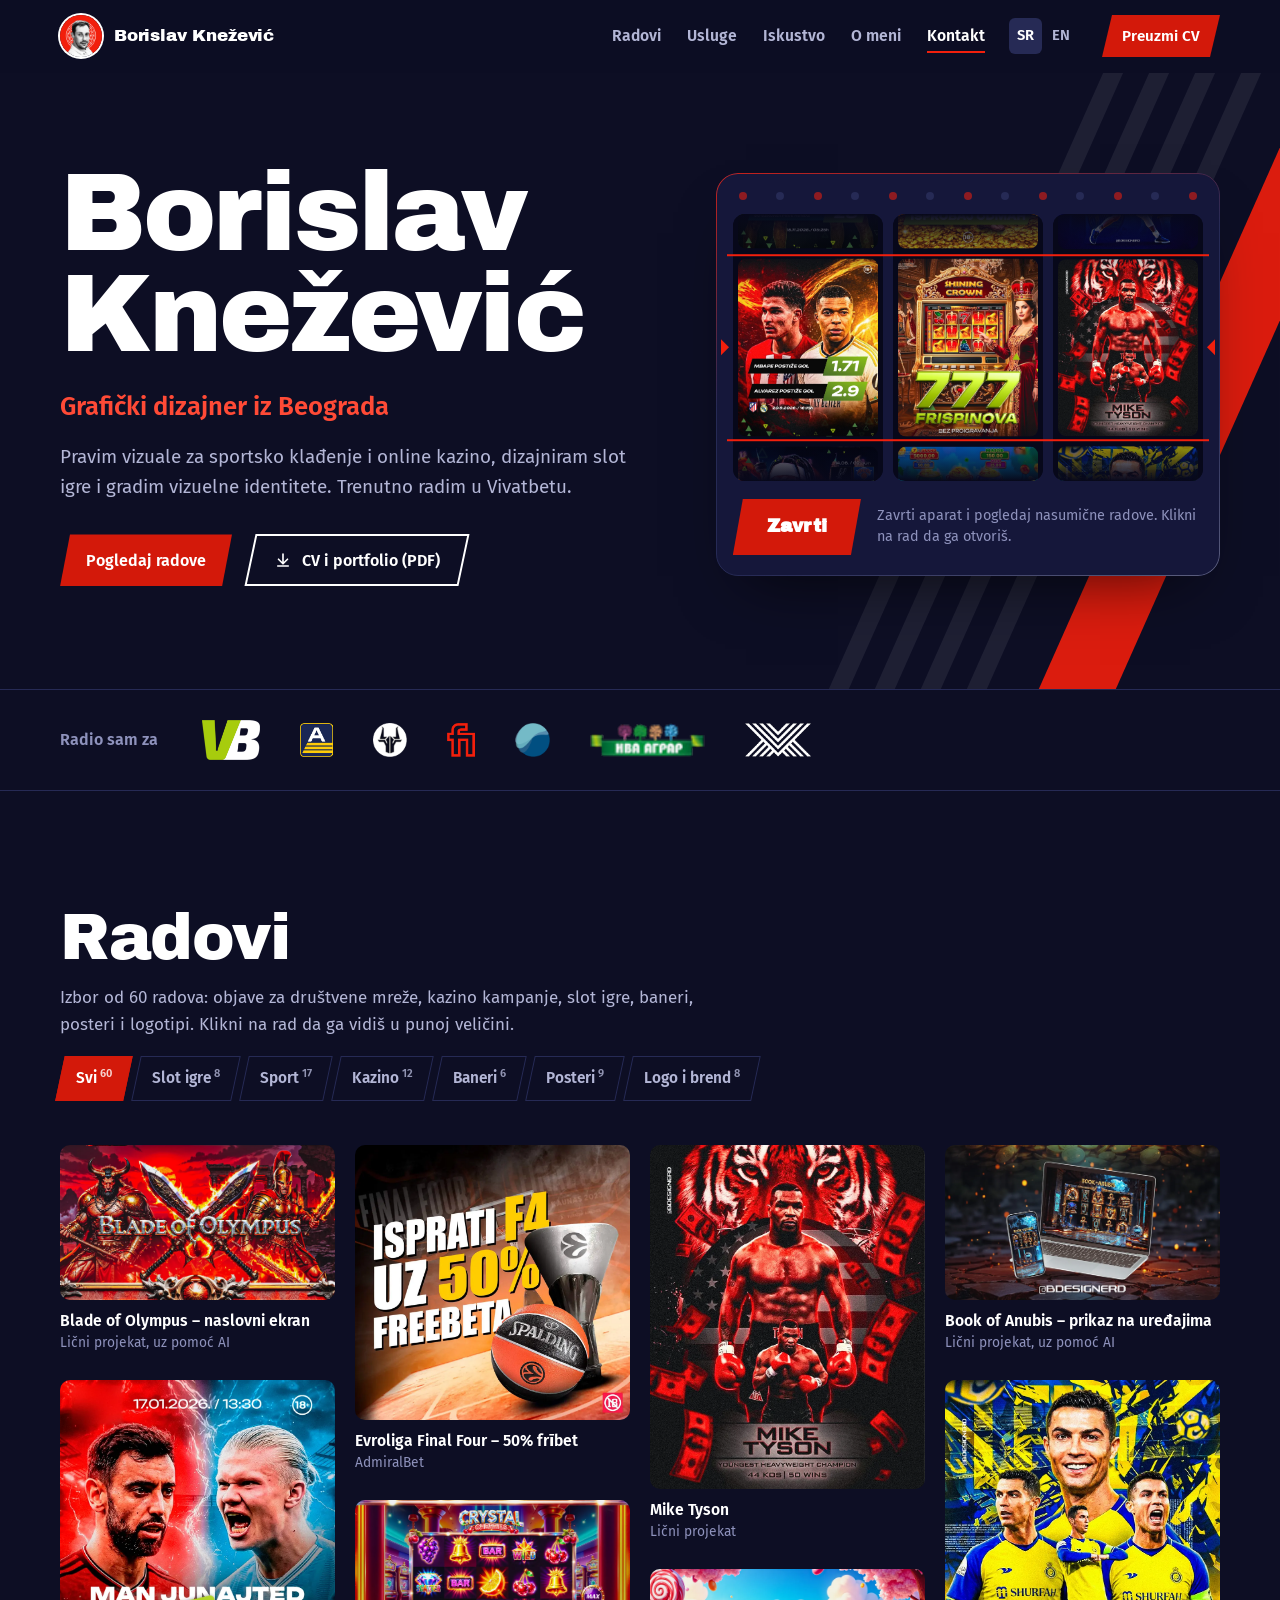
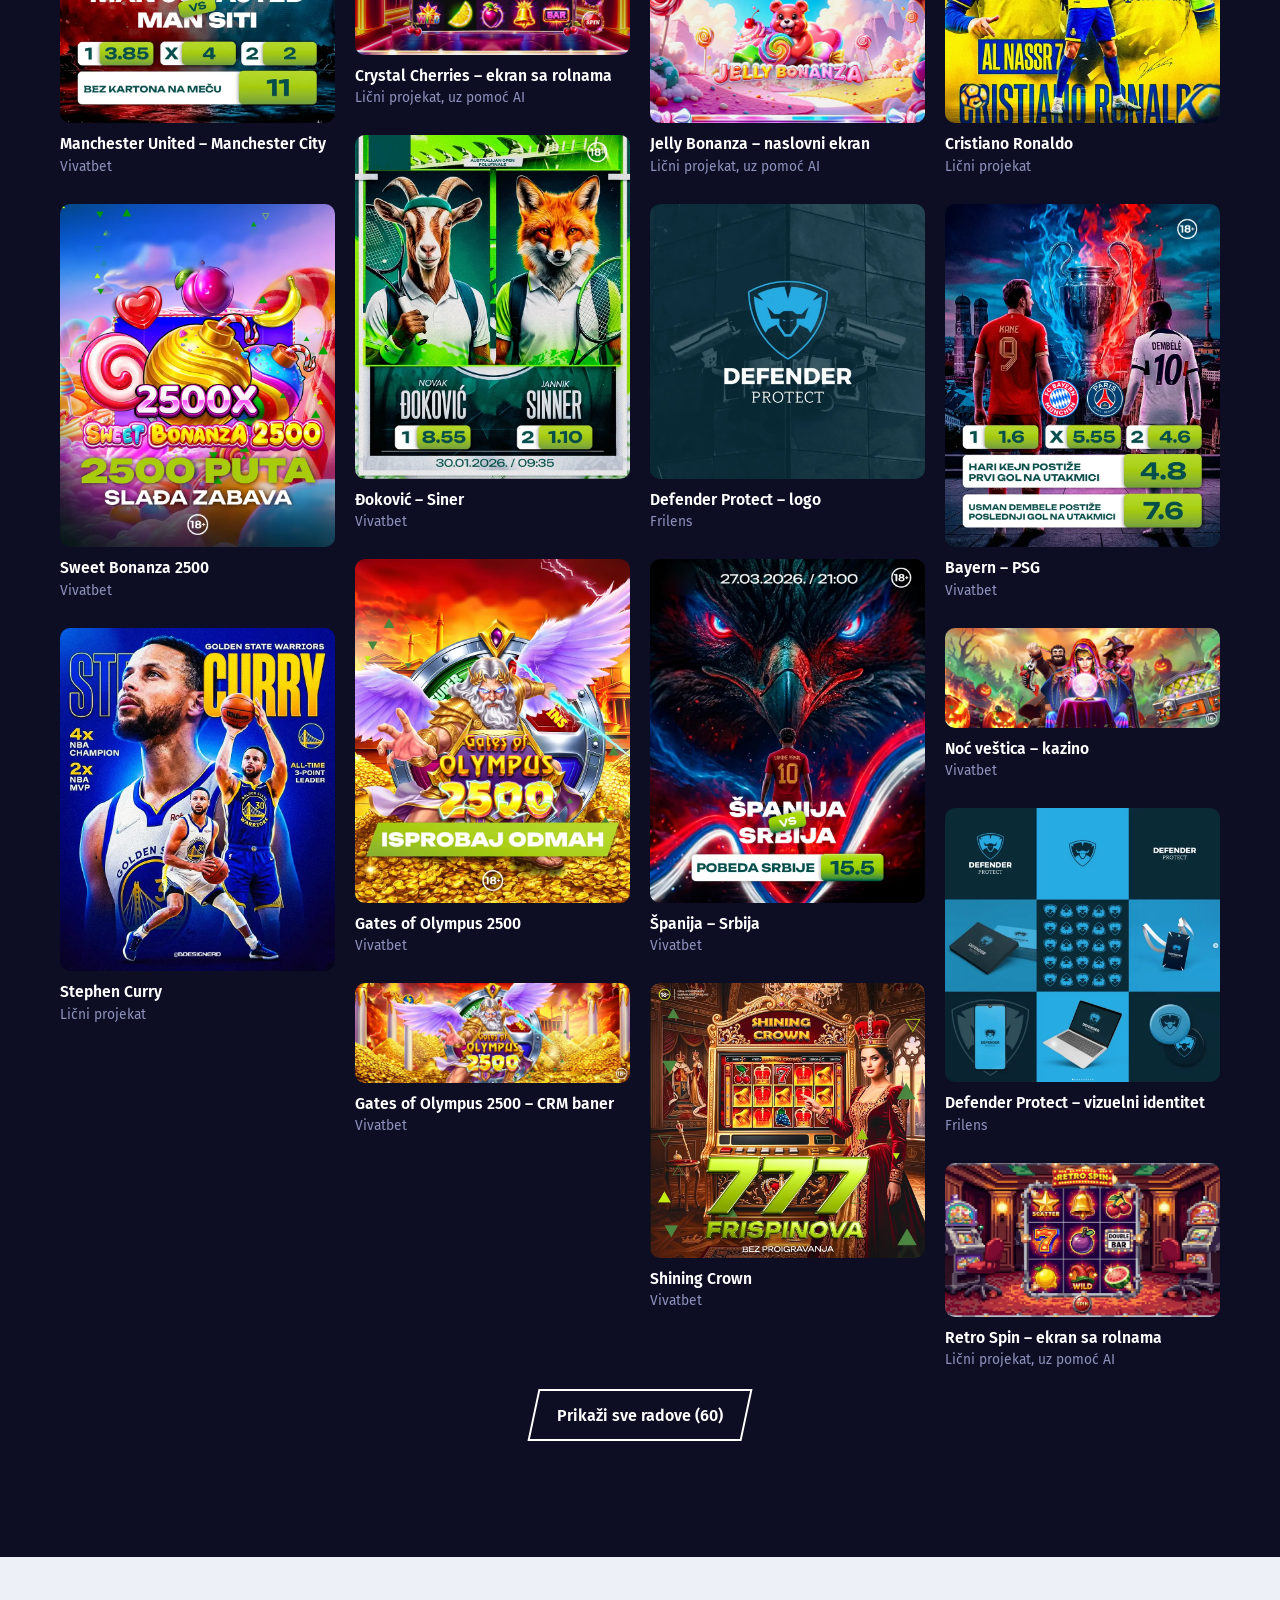
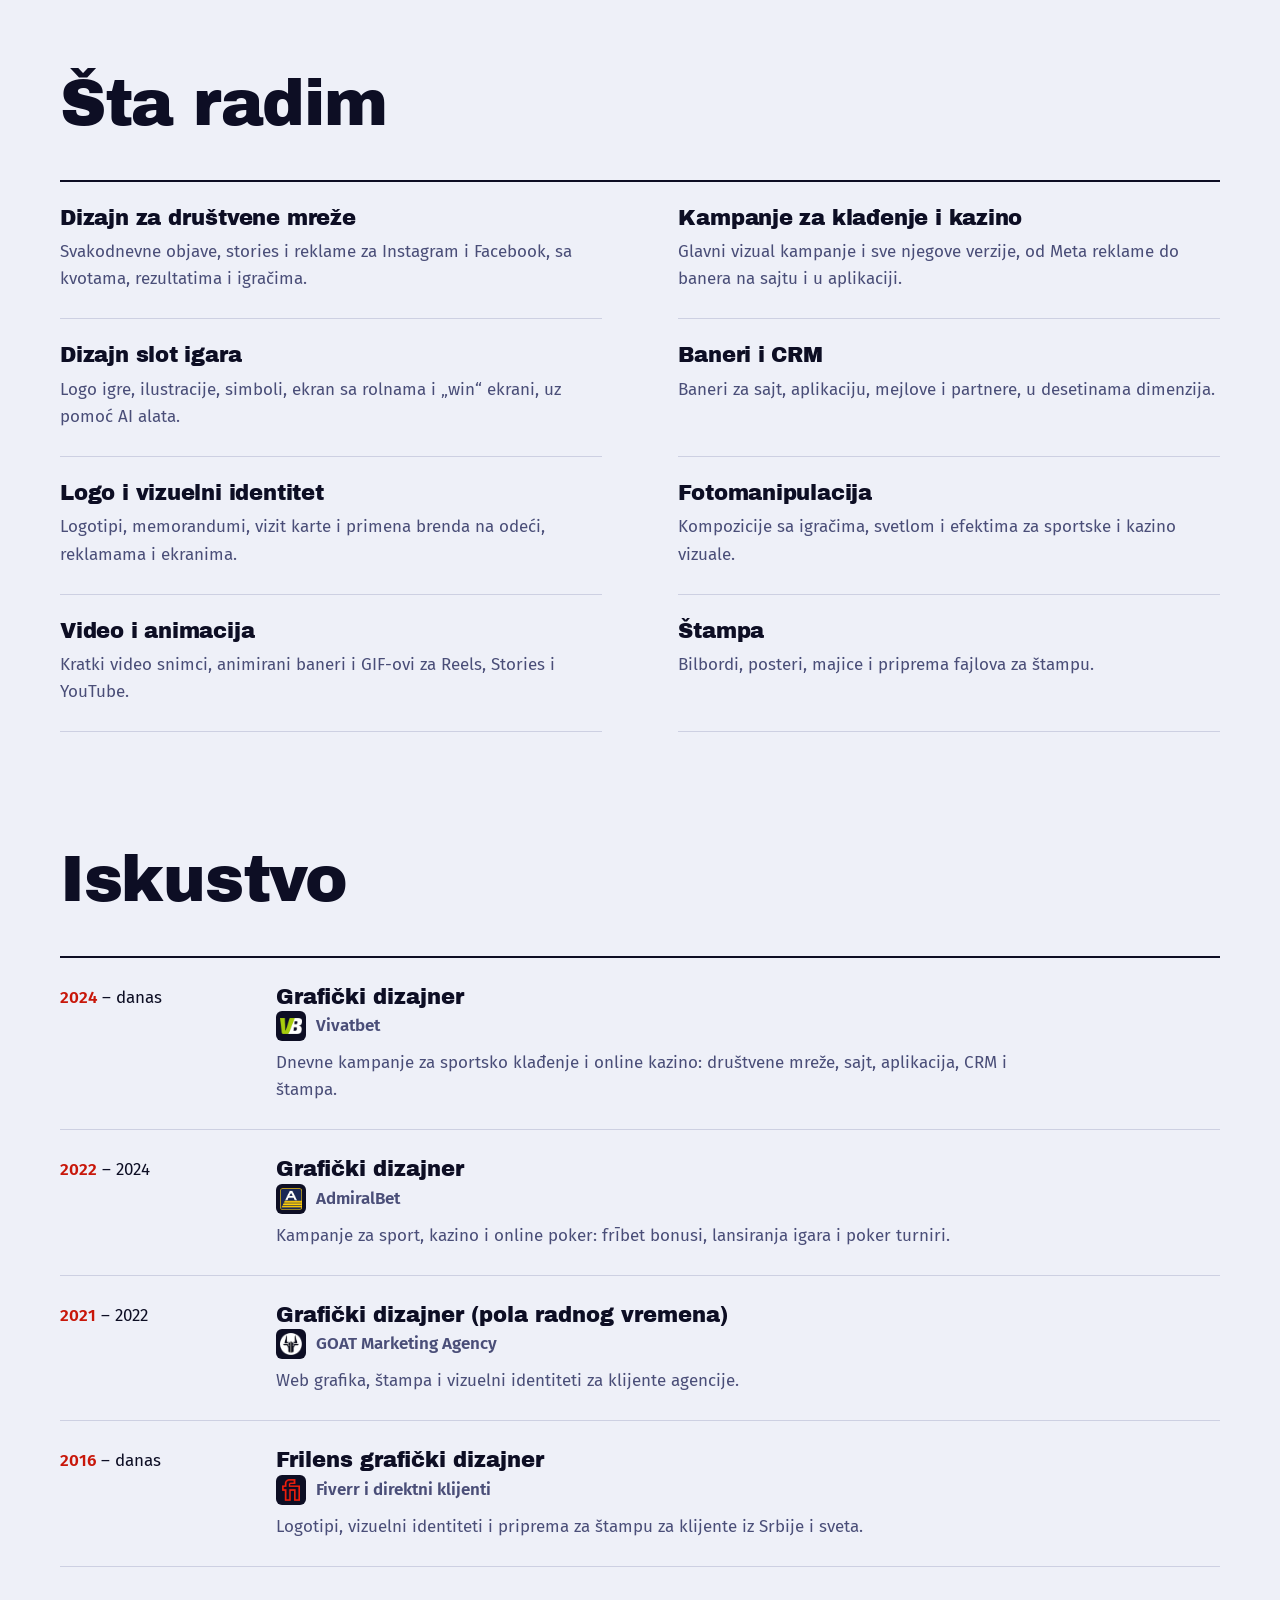
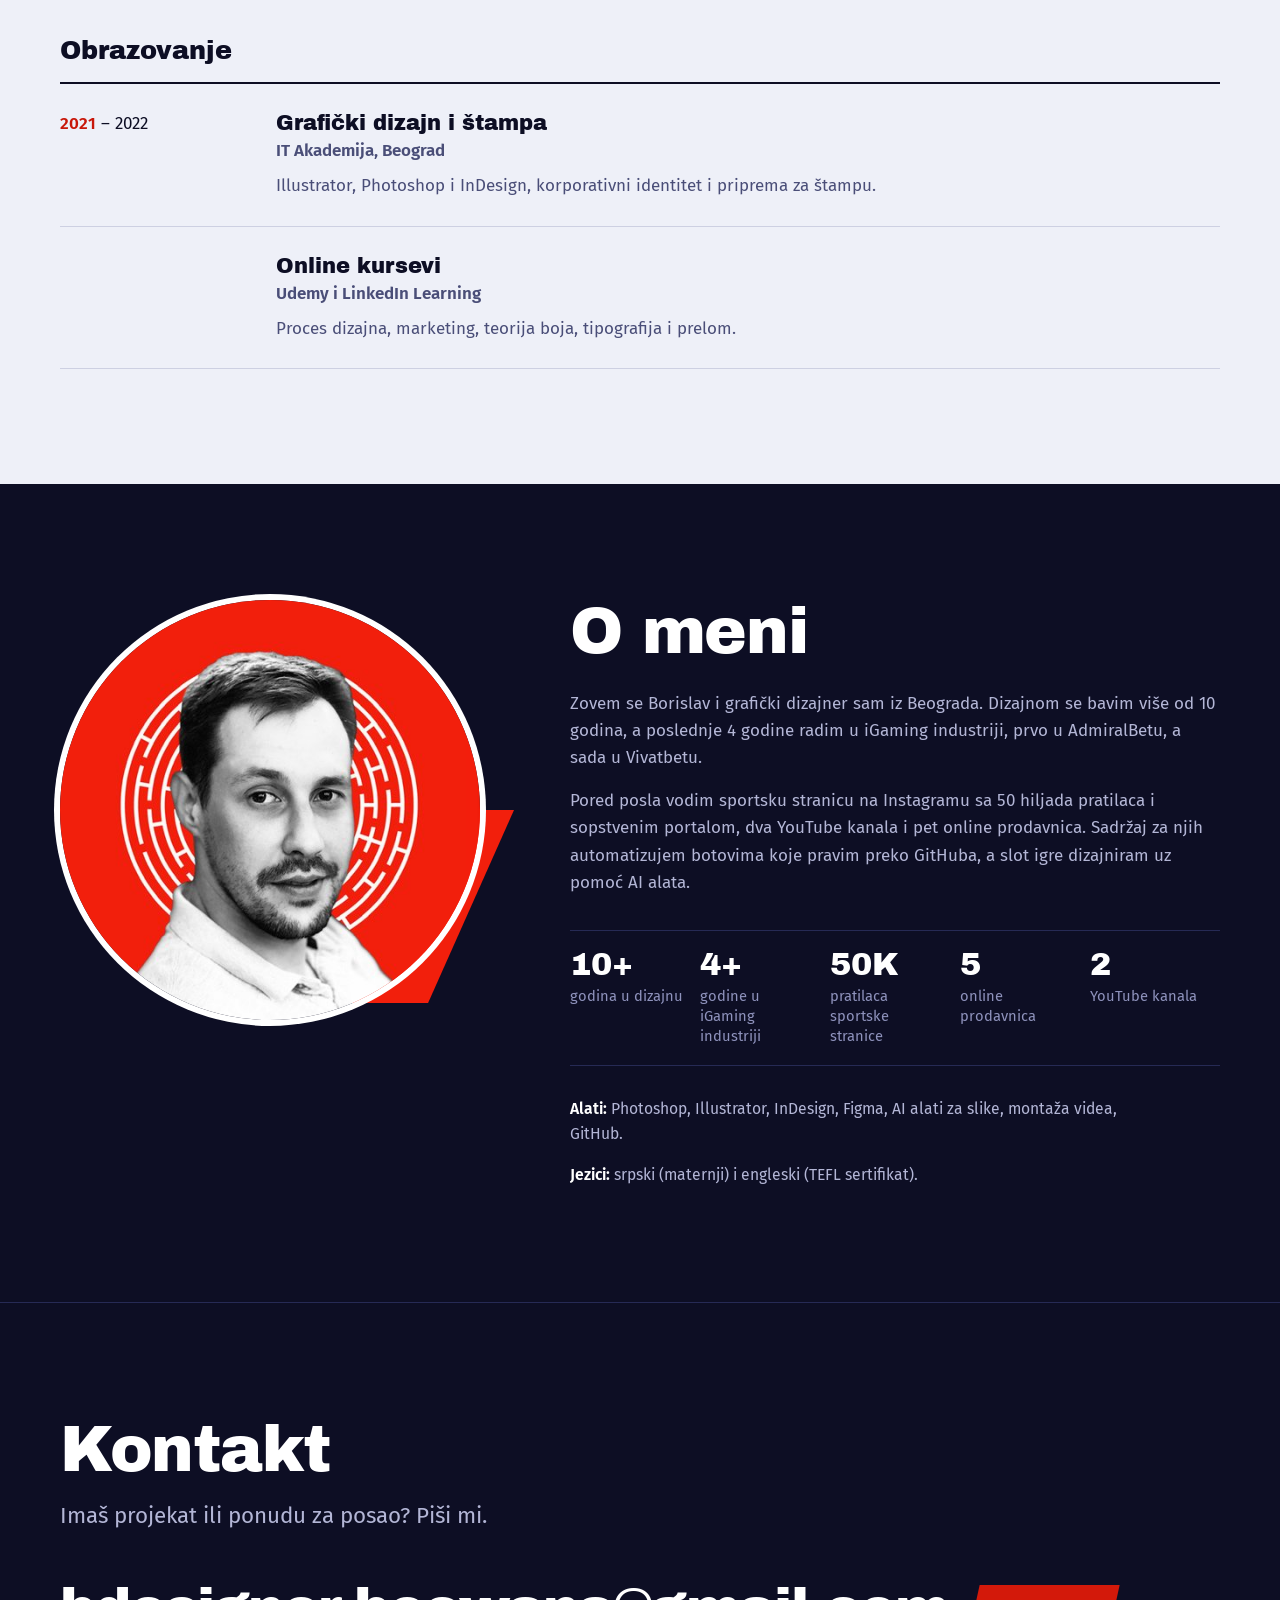
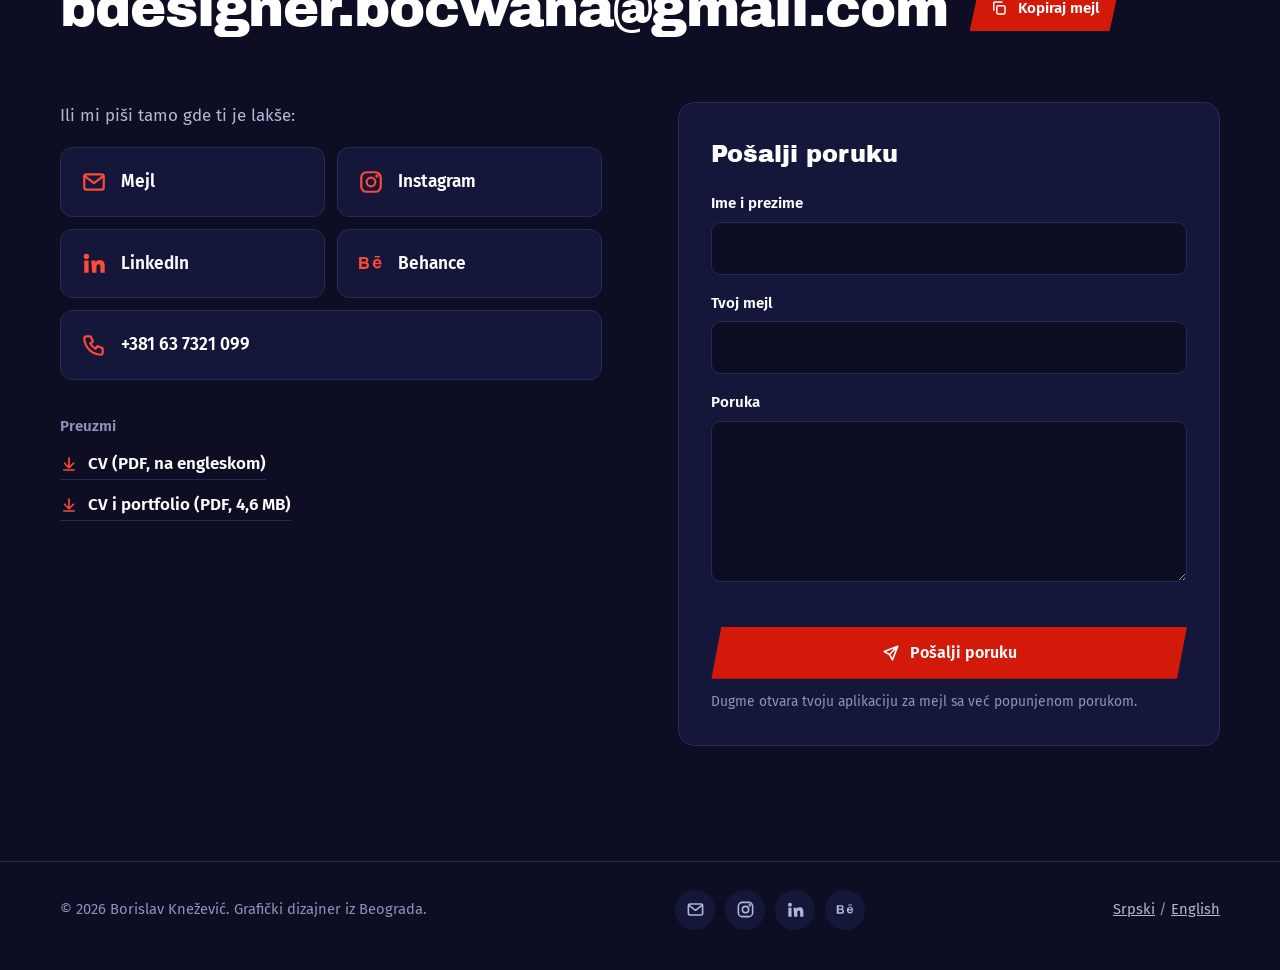
==== index.html @ aa086d8e "Add files via upload" ====
<!DOCTYPE html>
<html lang="sr-Latn">
<head>
<meta charset="utf-8">
<meta name="viewport" content="width=device-width, initial-scale=1">
<title>Borislav Knežević – grafički dizajner iz Beograda | iGaming, sport i slot igre</title>
<meta name="description" content="Grafički dizajner iz Beograda: kampanje za sportsko klađenje i online kazino, dizajn slot igara, objave za društvene mreže, baneri, posteri i logotipi.">
<meta name="author" content="Borislav Knežević">
<meta name="robots" content="index, follow, max-image-preview:large">
<meta name="theme-color" content="#0D0E24">
<meta name="color-scheme" content="dark">
<!-- Google Search Console: ovde nalepi svoj verifikacioni tag (vidi README.md) -->
<link rel="canonical" href="https://borislavknezevic.com/">
<link rel="alternate" hreflang="sr" href="https://borislavknezevic.com/">
<link rel="alternate" hreflang="en" href="https://borislavknezevic.com/en/">
<link rel="alternate" hreflang="x-default" href="https://borislavknezevic.com/">
<meta property="og:type" content="profile">
<meta property="og:site_name" content="Borislav Knežević">
<meta property="og:title" content="Borislav Knežević – grafički dizajner">
<meta property="og:description" content="Grafički dizajner iz Beograda: kampanje za sportsko klađenje i online kazino, dizajn slot igara, objave za društvene mreže, baneri, posteri i logotipi.">
<meta property="og:url" content="https://borislavknezevic.com/">
<meta property="og:locale" content="sr_RS">
<meta property="og:locale:alternate" content="en_US">
<meta property="og:image" content="https://borislavknezevic.com/assets/img/og-sr.jpg">
<meta property="og:image:width" content="1200">
<meta property="og:image:height" content="630">
<meta property="og:image:alt" content="Borislav Knežević, grafički dizajner iz Beograda, i primeri njegovih radova">
<meta property="profile:first_name" content="Borislav">
<meta property="profile:last_name" content="Knežević">
<meta property="profile:username" content="bdesignerd">
<meta name="twitter:card" content="summary_large_image">
<meta name="twitter:title" content="Borislav Knežević – grafički dizajner">
<meta name="twitter:description" content="Grafički dizajner iz Beograda: kampanje za sportsko klađenje i online kazino, dizajn slot igara, objave za društvene mreže, baneri, posteri i logotipi.">
<meta name="twitter:image" content="https://borislavknezevic.com/assets/img/og-sr.jpg">
<link rel="icon" href="favicon.ico" sizes="any">
<link rel="icon" type="image/png" sizes="32x32" href="favicon-32.png">
<link rel="apple-touch-icon" href="apple-touch-icon.png">
<link rel="manifest" href="site.webmanifest">
<link rel="preload" href="assets/fonts/archivo-black.woff" as="font" type="font/woff" crossorigin>
<link rel="preload" href="assets/fonts/fira-sans-400.woff" as="font" type="font/woff" crossorigin>
<link rel="stylesheet" href="assets/css/style.css">
<script type="application/ld+json">{"@context":"https://schema.org","@graph":[{"@type":"Person","@id":"https://borislavknezevic.com/#person","name":"Borislav Knežević","alternateName":["Borislav Knezevic","bdesignerd"],"jobTitle":"Grafički dizajner","description":"Grafički dizajner iz Beograda: kampanje za sportsko klađenje i online kazino, dizajn slot igara, objave za društvene mreže, baneri, posteri i logotipi.","url":"https://borislavknezevic.com/","image":"https://borislavknezevic.com/assets/img/borislav-knezevic.jpg","email":"mailto:bdesigner.bocwana@gmail.com","telephone":"+381637321099","address":{"@type":"PostalAddress","addressLocality":"Beograd","addressCountry":"RS"},"worksFor":{"@type":"Organization","name":"Vivatbet"},"alumniOf":{"@type":"EducationalOrganization","name":"IT Akademija"},"knowsAbout":["grafički dizajn","iGaming dizajn","dizajn slot igara","dizajn za društvene mreže","logo dizajn","vizuelni identitet","fotomanipulacija","montaža videa"],"knowsLanguage":["sr","en"],"sameAs":["https://www.behance.net/bdesignerd93","https://www.instagram.com/bdesignerd","https://www.linkedin.com/in/borislav-knezevic"]},{"@type":"WebSite","@id":"https://borislavknezevic.com/#website","url":"https://borislavknezevic.com/","name":"Borislav Knežević","inLanguage":["sr-Latn","en"],"publisher":{"@id":"https://borislavknezevic.com/#person"}},{"@type":"ProfilePage","@id":"https://borislavknezevic.com/#page","url":"https://borislavknezevic.com/","name":"Borislav Knežević – grafički dizajner iz Beograda | iGaming, sport i slot igre","description":"Grafički dizajner iz Beograda: kampanje za sportsko klađenje i online kazino, dizajn slot igara, objave za društvene mreže, baneri, posteri i logotipi.","inLanguage":"sr-Latn","isPartOf":{"@id":"https://borislavknezevic.com/#website"},"mainEntity":{"@id":"https://borislavknezevic.com/#person"},"dateModified":"2026-11-18","primaryImageOfPage":{"@type":"ImageObject","url":"https://borislavknezevic.com/assets/img/og-sr.jpg","width":1200,"height":630}},{"@type":"ImageGallery","@id":"https://borislavknezevic.com/#radovi","name":"Radovi Borislava Kneževića","url":"https://borislavknezevic.com/#radovi","author":{"@id":"https://borislavknezevic.com/#person"},"image":[{"@type":"ImageObject","contentUrl":"https://borislavknezevic.com/assets/img/work/blade-of-olympus-slot-title-screen.webp","name":"Blade of Olympus – naslovni ekran","description":"Dizajn slot igre: Blade of Olympus – naslovni ekran (Lični projekat, uz pomoć AI)","width":1320,"height":742,"creator":{"@type":"Person","name":"Borislav Knežević"},"creditText":"Borislav Knežević","copyrightNotice":"© Borislav Knežević"},{"@type":"ImageObject","contentUrl":"https://borislavknezevic.com/assets/img/work/manchester-united-vs-manchester-city-post.webp","name":"Manchester United – Manchester City","description":"Sportska objava za društvene mreže: Manchester United – Manchester City (Vivatbet)","width":820,"height":1025,"creator":{"@type":"Person","name":"Borislav Knežević"},"creditText":"Borislav Knežević","copyrightNotice":"© Borislav Knežević"},{"@type":"ImageObject","contentUrl":"https://borislavknezevic.com/assets/img/work/sweet-bonanza-2500-casino-campaign.webp","name":"Sweet Bonanza 2500","description":"Vizual za online kazino kampanju: Sweet Bonanza 2500 (Vivatbet)","width":820,"height":1025,"creator":{"@type":"Person","name":"Borislav Knežević"},"creditText":"Borislav Knežević","copyrightNotice":"© Borislav Knežević"},{"@type":"ImageObject","contentUrl":"https://borislavknezevic.com/assets/img/work/stephen-curry-poster.webp","name":"Stephen Curry","description":"Sportski poster: Stephen Curry (Lični projekat)","width":820,"height":1025,"creator":{"@type":"Person","name":"Borislav Knežević"},"creditText":"Borislav Knežević","copyrightNotice":"© Borislav Knežević"},{"@type":"ImageObject","contentUrl":"https://borislavknezevic.com/assets/img/work/euroleague-final-four-freebet-banner.webp","name":"Evroliga Final Four – 50% frībet","description":"Sportska objava za društvene mreže: Evroliga Final Four – 50% frībet (AdmiralBet)","width":960,"height":960,"creator":{"@type":"Person","name":"Borislav Knežević"},"creditText":"Borislav Knežević","copyrightNotice":"© Borislav Knežević"},{"@type":"ImageObject","contentUrl":"https://borislavknezevic.com/assets/img/work/crystal-cherries-slot-reel-screen.webp","name":"Crystal Cherries – ekran sa rolnama","description":"Dizajn slot igre: Crystal Cherries – ekran sa rolnama (Lični projekat, uz pomoć AI)","width":1320,"height":742,"creator":{"@type":"Person","name":"Borislav Knežević"},"creditText":"Borislav Knežević","copyrightNotice":"© Borislav Knežević"},{"@type":"ImageObject","contentUrl":"https://borislavknezevic.com/assets/img/work/djokovic-vs-sinner-tennis-post.webp","name":"Đoković – Siner","description":"Sportska objava za društvene mreže: Đoković – Siner (Vivatbet)","width":820,"height":1025,"creator":{"@type":"Person","name":"Borislav Knežević"},"creditText":"Borislav Knežević","copyrightNotice":"© Borislav Knežević"},{"@type":"ImageObject","contentUrl":"https://borislavknezevic.com/assets/img/work/gates-of-olympus-2500-casino-campaign.webp","name":"Gates of Olympus 2500","description":"Vizual za online kazino kampanju: Gates of Olympus 2500 (Vivatbet)","width":820,"height":1025,"creator":{"@type":"Person","name":"Borislav Knežević"},"creditText":"Borislav Knežević","copyrightNotice":"© Borislav Knežević"},{"@type":"ImageObject","contentUrl":"https://borislavknezevic.com/assets/img/work/gates-of-olympus-crm-banner.webp","name":"Gates of Olympus 2500 – CRM baner","description":"Baner za sajt i CRM: Gates of Olympus 2500 – CRM baner (Vivatbet)","width":1320,"height":481,"creator":{"@type":"Person","name":"Borislav Knežević"},"creditText":"Borislav Knežević","copyrightNotice":"© Borislav Knežević"},{"@type":"ImageObject","contentUrl":"https://borislavknezevic.com/assets/img/work/mike-tyson-poster.webp","name":"Mike Tyson","description":"Sportski poster: Mike Tyson (Lični projekat)","width":820,"height":1025,"creator":{"@type":"Person","name":"Borislav Knežević"},"creditText":"Borislav Knežević","copyrightNotice":"© Borislav Knežević"},{"@type":"ImageObject","contentUrl":"https://borislavknezevic.com/assets/img/work/jelly-bonanza-slot-title-screen.webp","name":"Jelly Bonanza – naslovni ekran","description":"Dizajn slot igre: Jelly Bonanza – naslovni ekran (Lični projekat, uz pomoć AI)","width":1320,"height":742,"creator":{"@type":"Person","name":"Borislav Knežević"},"creditText":"Borislav Knežević","copyrightNotice":"© Borislav Knežević"},{"@type":"ImageObject","contentUrl":"https://borislavknezevic.com/assets/img/work/defender-protect-logo.webp","name":"Defender Protect – logo","description":"Logo i vizuelni identitet: Defender Protect – logo (Frilens)","width":960,"height":960,"creator":{"@type":"Person","name":"Borislav Knežević"},"creditText":"Borislav Knežević","copyrightNotice":"© Borislav Knežević"},{"@type":"ImageObject","contentUrl":"https://borislavknezevic.com/assets/img/work/spain-vs-serbia-football-post.webp","name":"Španija – Srbija","description":"Sportska objava za društvene mreže: Španija – Srbija (Vivatbet)","width":820,"height":1025,"creator":{"@type":"Person","name":"Borislav Knežević"},"creditText":"Borislav Knežević","copyrightNotice":"© Borislav Knežević"},{"@type":"ImageObject","contentUrl":"https://borislavknezevic.com/assets/img/work/shining-crown-slot-ad.webp","name":"Shining Crown","description":"Vizual za online kazino kampanju: Shining Crown (Vivatbet)","width":960,"height":960,"creator":{"@type":"Person","name":"Borislav Knežević"},"creditText":"Borislav Knežević","copyrightNotice":"© Borislav Knežević"},{"@type":"ImageObject","contentUrl":"https://borislavknezevic.com/assets/img/work/book-of-anubis-slot-device-mockup.webp","name":"Book of Anubis – prikaz na uređajima","description":"Dizajn slot igre: Book of Anubis – prikaz na uređajima (Lični projekat, uz pomoć AI)","width":1320,"height":742,"creator":{"@type":"Person","name":"Borislav Knežević"},"creditText":"Borislav Knežević","copyrightNotice":"© Borislav Knežević"},{"@type":"ImageObject","contentUrl":"https://borislavknezevic.com/assets/img/work/cristiano-ronaldo-poster.webp","name":"Cristiano Ronaldo","description":"Sportski poster: Cristiano Ronaldo (Lični projekat)","width":820,"height":1025,"creator":{"@type":"Person","name":"Borislav Knežević"},"creditText":"Borislav Knežević","copyrightNotice":"© Borislav Knežević"},{"@type":"ImageObject","contentUrl":"https://borislavknezevic.com/assets/img/work/bayern-vs-psg-champions-league-post.webp","name":"Bayern – PSG","description":"Sportska objava za društvene mreže: Bayern – PSG (Vivatbet)","width":820,"height":1025,"creator":{"@type":"Person","name":"Borislav Knežević"},"creditText":"Borislav Knežević","copyrightNotice":"© Borislav Knežević"},{"@type":"ImageObject","contentUrl":"https://borislavknezevic.com/assets/img/work/halloween-casino-banner.webp","name":"Noć veštica – kazino","description":"Baner za sajt i CRM: Noć veštica – kazino (Vivatbet)","width":1320,"height":481,"creator":{"@type":"Person","name":"Borislav Knežević"},"creditText":"Borislav Knežević","copyrightNotice":"© Borislav Knežević"},{"@type":"ImageObject","contentUrl":"https://borislavknezevic.com/assets/img/work/defender-protect-brand-identity.webp","name":"Defender Protect – vizuelni identitet","description":"Logo i vizuelni identitet: Defender Protect – vizuelni identitet (Frilens)","width":960,"height":958,"creator":{"@type":"Person","name":"Borislav Knežević"},"creditText":"Borislav Knežević","copyrightNotice":"© Borislav Knežević"},{"@type":"ImageObject","contentUrl":"https://borislavknezevic.com/assets/img/work/retro-spin-slot-reel-screen.webp","name":"Retro Spin – ekran sa rolnama","description":"Dizajn slot igre: Retro Spin – ekran sa rolnama (Lični projekat, uz pomoć AI)","width":1320,"height":742,"creator":{"@type":"Person","name":"Borislav Knežević"},"creditText":"Borislav Knežević","copyrightNotice":"© Borislav Knežević"},{"@type":"ImageObject","contentUrl":"https://borislavknezevic.com/assets/img/work/chelsea-vs-manchester-united-post.webp","name":"Chelsea – Manchester United","description":"Sportska objava za društvene mreže: Chelsea – Manchester United (Vivatbet)","width":820,"height":1025,"creator":{"@type":"Person","name":"Borislav Knežević"},"creditText":"Borislav Knežević","copyrightNotice":"© Borislav Knežević"},{"@type":"ImageObject","contentUrl":"https://borislavknezevic.com/assets/img/work/pot-of-gold-free-spins-ad.webp","name":"Ćup zlata – besplatni spinovi","description":"Vizual za online kazino kampanju: Ćup zlata – besplatni spinovi (Vivatbet)","width":960,"height":960,"creator":{"@type":"Person","name":"Borislav Knežević"},"creditText":"Borislav Knežević","copyrightNotice":"© Borislav Knežević"},{"@type":"ImageObject","contentUrl":"https://borislavknezevic.com/assets/img/work/kobe-bryant-poster.webp","name":"Kobe Bryant","description":"Sportski poster: Kobe Bryant (Lični projekat)","width":820,"height":1025,"creator":{"@type":"Person","name":"Borislav Knežević"},"creditText":"Borislav Knežević","copyrightNotice":"© Borislav Knežević"},{"@type":"ImageObject","contentUrl":"https://borislavknezevic.com/assets/img/work/phoenix-star-exclusive-game-banner.webp","name":"Phoenix Star – ekskluzivna igra","description":"Vizual za online kazino kampanju: Phoenix Star – ekskluzivna igra (AdmiralBet)","width":1200,"height":800,"creator":{"@type":"Person","name":"Borislav Knežević"},"creditText":"Borislav Knežević","copyrightNotice":"© Borislav Knežević"},{"@type":"ImageObject","contentUrl":"https://borislavknezevic.com/assets/img/work/blade-of-olympus-slot-device-mockup.webp","name":"Blade of Olympus – prikaz na uređajima","description":"Dizajn slot igre: Blade of Olympus – prikaz na uređajima (Lični projekat, uz pomoć AI)","width":1320,"height":742,"creator":{"@type":"Person","name":"Borislav Knežević"},"creditText":"Borislav Knežević","copyrightNotice":"© Borislav Knežević"},{"@type":"ImageObject","contentUrl":"https://borislavknezevic.com/assets/img/work/ac-milan-vs-inter-derby-post.webp","name":"Milan – Inter","description":"Sportska objava za društvene mreže: Milan – Inter (Vivatbet)","width":820,"height":1025,"creator":{"@type":"Person","name":"Borislav Knežević"},"creditText":"Borislav Knežević","copyrightNotice":"© Borislav Knežević"},{"@type":"ImageObject","contentUrl":"https://borislavknezevic.com/assets/img/work/athena-free-spins-ad.webp","name":"Athena – 550 besplatnih spinova","description":"Vizual za online kazino kampanju: Athena – 550 besplatnih spinova (Vivatbet)","width":960,"height":960,"creator":{"@type":"Person","name":"Borislav Knežević"},"creditText":"Borislav Knežević","copyrightNotice":"© Borislav Knežević"},{"@type":"ImageObject","contentUrl":"https://borislavknezevic.com/assets/img/work/halloween-sports-banner.webp","name":"Noć veštica – sport","description":"Baner za sajt i CRM: Noć veštica – sport (Vivatbet)","width":1320,"height":481,"creator":{"@type":"Person","name":"Borislav Knežević"},"creditText":"Borislav Knežević","copyrightNotice":"© Borislav Knežević"},{"@type":"ImageObject","contentUrl":"https://borislavknezevic.com/assets/img/work/erling-haaland-poster.webp","name":"Erling Haaland","description":"Sportski poster: Erling Haaland (Lični projekat)","width":820,"height":1018,"creator":{"@type":"Person","name":"Borislav Knežević"},"creditText":"Borislav Knežević","copyrightNotice":"© Borislav Knežević"},{"@type":"ImageObject","contentUrl":"https://borislavknezevic.com/assets/img/work/serpenti-shareholders-logo.webp","name":"Serpenti Shareholders – logo","description":"Logo i vizuelni identitet: Serpenti Shareholders – logo (Frilens)","width":960,"height":962,"creator":{"@type":"Person","name":"Borislav Knežević"},"creditText":"Borislav Knežević","copyrightNotice":"© Borislav Knežević"},{"@type":"ImageObject","contentUrl":"https://borislavknezevic.com/assets/img/work/jelly-bonanza-slot-reel-screen.webp","name":"Jelly Bonanza – ekran sa rolnama 7x7","description":"Dizajn slot igre: Jelly Bonanza – ekran sa rolnama 7x7 (Lični projekat, uz pomoć AI)","width":1320,"height":742,"creator":{"@type":"Person","name":"Borislav Knežević"},"creditText":"Borislav Knežević","copyrightNotice":"© Borislav Knežević"},{"@type":"ImageObject","contentUrl":"https://borislavknezevic.com/assets/img/work/ufc-gane-vs-hokit-post.webp","name":"UFC: Gane – Hokit","description":"Sportska objava za društvene mreže: UFC: Gane – Hokit (Vivatbet)","width":820,"height":1025,"creator":{"@type":"Person","name":"Borislav Knežević"},"creditText":"Borislav Knežević","copyrightNotice":"© Borislav Knežević"},{"@type":"ImageObject","contentUrl":"https://borislavknezevic.com/assets/img/work/pirate-gold-deluxe-free-spins.webp","name":"Pirate Gold Deluxe – 50 besplatnih spinova","description":"Vizual za online kazino kampanju: Pirate Gold Deluxe – 50 besplatnih spinova (Vivatbet)","width":820,"height":892,"creator":{"@type":"Person","name":"Borislav Knežević"},"creditText":"Borislav Knežević","copyrightNotice":"© Borislav Knežević"},{"@type":"ImageObject","contentUrl":"https://borislavknezevic.com/assets/img/work/champions-league-freebet-banner.webp","name":"Liga šampiona – 100% frībet","description":"Sportska objava za društvene mreže: Liga šampiona – 100% frībet (AdmiralBet)","width":1200,"height":800,"creator":{"@type":"Person","name":"Borislav Knežević"},"creditText":"Borislav Knežević","copyrightNotice":"© Borislav Knežević"},{"@type":"ImageObject","contentUrl":"https://borislavknezevic.com/assets/img/work/zlatan-ibrahimovic-poster.webp","name":"Zlatan Ibrahimović","description":"Sportski poster: Zlatan Ibrahimović (Lični projekat)","width":820,"height":1025,"creator":{"@type":"Person","name":"Borislav Knežević"},"creditText":"Borislav Knežević","copyrightNotice":"© Borislav Knežević"},{"@type":"ImageObject","contentUrl":"https://borislavknezevic.com/assets/img/work/super-cup-psg-vs-aston-villa-banner.webp","name":"Superkup: PSG ili Villa?","description":"Baner za sajt i CRM: Superkup: PSG ili Villa? (Vivatbet)","width":1320,"height":481,"creator":{"@type":"Person","name":"Borislav Knežević"},"creditText":"Borislav Knežević","copyrightNotice":"© Borislav Knežević"},{"@type":"ImageObject","contentUrl":"https://borislavknezevic.com/assets/img/work/serpenti-shareholders-brand-identity.webp","name":"Serpenti Shareholders – vizuelni identitet","description":"Logo i vizuelni identitet: Serpenti Shareholders – vizuelni identitet (Frilens)","width":960,"height":959,"creator":{"@type":"Person","name":"Borislav Knežević"},"creditText":"Borislav Knežević","copyrightNotice":"© Borislav Knežević"},{"@type":"ImageObject","contentUrl":"https://borislavknezevic.com/assets/img/work/book-of-anubis-slot-title-screen.webp","name":"Book of Anubis – naslovni ekran","description":"Dizajn slot igre: Book of Anubis – naslovni ekran (Lični projekat, uz pomoć AI)","width":1320,"height":742,"creator":{"@type":"Person","name":"Borislav Knežević"},"creditText":"Borislav Knežević","copyrightNotice":"© Borislav Knežević"},{"@type":"ImageObject","contentUrl":"https://borislavknezevic.com/assets/img/work/motogp-race-post.webp","name":"MotoGP trka","description":"Sportska objava za društvene mreže: MotoGP trka (Vivatbet)","width":820,"height":1025,"creator":{"@type":"Person","name":"Borislav Knežević"},"creditText":"Borislav Knežević","copyrightNotice":"© Borislav Knežević"},{"@type":"ImageObject","contentUrl":"https://borislavknezevic.com/assets/img/work/spin-like-a-queen-casino-tournament.webp","name":"Spin Like a Queen turnir","description":"Vizual za online kazino kampanju: Spin Like a Queen turnir (Vivatbet)","width":960,"height":1008,"creator":{"@type":"Person","name":"Borislav Knežević"},"creditText":"Borislav Knežević","copyrightNotice":"© Borislav Knežević"},{"@type":"ImageObject","contentUrl":"https://borislavknezevic.com/assets/img/work/allen-iverson-poster.webp","name":"Allen Iverson","description":"Sportski poster: Allen Iverson (Lični projekat)","width":820,"height":1025,"creator":{"@type":"Person","name":"Borislav Knežević"},"creditText":"Borislav Knežević","copyrightNotice":"© Borislav Knežević"},{"@type":"ImageObject","contentUrl":"https://borislavknezevic.com/assets/img/work/manic-potions-game-of-the-week-banner.webp","name":"Manic Potions – igra nedelje","description":"Vizual za online kazino kampanju: Manic Potions – igra nedelje (AdmiralBet)","width":1200,"height":800,"creator":{"@type":"Person","name":"Borislav Knežević"},"creditText":"Borislav Knežević","copyrightNotice":"© Borislav Knežević"},{"@type":"ImageObject","contentUrl":"https://borislavknezevic.com/assets/img/work/real-madrid-matchday-post.webp","name":"Real Madrid","description":"Sportska objava za društvene mreže: Real Madrid (Vivatbet)","width":820,"height":1025,"creator":{"@type":"Person","name":"Borislav Knežević"},"creditText":"Borislav Knežević","copyrightNotice":"© Borislav Knežević"},{"@type":"ImageObject","contentUrl":"https://borislavknezevic.com/assets/img/work/horse-racing-cashback-banner.webp","name":"Konjičke trke – povraćaj do 5.000 RSD","description":"Baner za sajt i CRM: Konjičke trke – povraćaj do 5.000 RSD (Vivatbet)","width":1320,"height":481,"creator":{"@type":"Person","name":"Borislav Knežević"},"creditText":"Borislav Knežević","copyrightNotice":"© Borislav Knežević"},{"@type":"ImageObject","contentUrl":"https://borislavknezevic.com/assets/img/work/flightor-project-logo.webp","name":"Flightor Project – logo","description":"Logo i vizuelni identitet: Flightor Project – logo (Frilens)","width":960,"height":958,"creator":{"@type":"Person","name":"Borislav Knežević"},"creditText":"Borislav Knežević","copyrightNotice":"© Borislav Knežević"},{"@type":"ImageObject","contentUrl":"https://borislavknezevic.com/assets/img/work/nba-new-york-knicks-post.webp","name":"NBA – New York Knicks","description":"Sportska objava za društvene mreže: NBA – New York Knicks (Vivatbet)","width":820,"height":1025,"creator":{"@type":"Person","name":"Borislav Knežević"},"creditText":"Borislav Knežević","copyrightNotice":"© Borislav Knežević"},{"@type":"ImageObject","contentUrl":"https://borislavknezevic.com/assets/img/work/drops-and-wins-casino-promotion.webp","name":"Drops & Wins","description":"Vizual za online kazino kampanju: Drops & Wins (Vivatbet)","width":960,"height":1008,"creator":{"@type":"Person","name":"Borislav Knežević"},"creditText":"Borislav Knežević","copyrightNotice":"© Borislav Knežević"},{"@type":"ImageObject","contentUrl":"https://borislavknezevic.com/assets/img/work/ronaldinho-poster.webp","name":"Ronaldinho","description":"Sportski poster: Ronaldinho (Lični projekat)","width":820,"height":1025,"creator":{"@type":"Person","name":"Borislav Knežević"},"creditText":"Borislav Knežević","copyrightNotice":"© Borislav Knežević"},{"@type":"ImageObject","contentUrl":"https://borislavknezevic.com/assets/img/work/flightor-project-brand-identity.webp","name":"Flightor Project – vizuelni identitet","description":"Logo i vizuelni identitet: Flightor Project – vizuelni identitet (Frilens)","width":960,"height":957,"creator":{"@type":"Person","name":"Borislav Knežević"},"creditText":"Borislav Knežević","copyrightNotice":"© Borislav Knežević"},{"@type":"ImageObject","contentUrl":"https://borislavknezevic.com/assets/img/work/nba-stephen-curry-post.webp","name":"NBA – Stephen Curry","description":"Sportska objava za društvene mreže: NBA – Stephen Curry (Vivatbet)","width":820,"height":1025,"creator":{"@type":"Person","name":"Borislav Knežević"},"creditText":"Borislav Knežević","copyrightNotice":"© Borislav Knežević"},{"@type":"ImageObject","contentUrl":"https://borislavknezevic.com/assets/img/work/golden-crown-casino-tournament.webp","name":"Golden Crown turnir","description":"Vizual za online kazino kampanju: Golden Crown turnir (Vivatbet)","width":960,"height":1008,"creator":{"@type":"Person","name":"Borislav Knežević"},"creditText":"Borislav Knežević","copyrightNotice":"© Borislav Knežević"},{"@type":"ImageObject","contentUrl":"https://borislavknezevic.com/assets/img/work/second-deposit-free-spins-banner.webp","name":"Drugi depozit – besplatni spinovi","description":"Baner za sajt i CRM: Drugi depozit – besplatni spinovi (Vivatbet)","width":1320,"height":481,"creator":{"@type":"Person","name":"Borislav Knežević"},"creditText":"Borislav Knežević","copyrightNotice":"© Borislav Knežević"},{"@type":"ImageObject","contentUrl":"https://borislavknezevic.com/assets/img/work/symmetry-cooperations-logo.webp","name":"Symmetry Cooperations – logo","description":"Logo i vizuelni identitet: Symmetry Cooperations – logo (Frilens)","width":960,"height":961,"creator":{"@type":"Person","name":"Borislav Knežević"},"creditText":"Borislav Knežević","copyrightNotice":"© Borislav Knežević"},{"@type":"ImageObject","contentUrl":"https://borislavknezevic.com/assets/img/work/fiorentina-vs-como-serie-a-post.webp","name":"Fiorentina – Como","description":"Sportska objava za društvene mreže: Fiorentina – Como (Vivatbet)","width":820,"height":1025,"creator":{"@type":"Person","name":"Borislav Knežević"},"creditText":"Borislav Knežević","copyrightNotice":"© Borislav Knežević"},{"@type":"ImageObject","contentUrl":"https://borislavknezevic.com/assets/img/work/freeroll-poker-tournaments-banner.webp","name":"Freeroll poker turniri","description":"Vizual za online kazino kampanju: Freeroll poker turniri (AdmiralBet)","width":1320,"height":742,"creator":{"@type":"Person","name":"Borislav Knežević"},"creditText":"Borislav Knežević","copyrightNotice":"© Borislav Knežević"},{"@type":"ImageObject","contentUrl":"https://borislavknezevic.com/assets/img/work/fernando-torres-poster.webp","name":"Fernando Torres","description":"Sportski poster: Fernando Torres (Lični projekat)","width":820,"height":1025,"creator":{"@type":"Person","name":"Borislav Knežević"},"creditText":"Borislav Knežević","copyrightNotice":"© Borislav Knežević"},{"@type":"ImageObject","contentUrl":"https://borislavknezevic.com/assets/img/work/nba-in-season-tournament-banner.webp","name":"NBA turnir","description":"Sportska objava za društvene mreže: NBA turnir (AdmiralBet)","width":1320,"height":742,"creator":{"@type":"Person","name":"Borislav Knežević"},"creditText":"Borislav Knežević","copyrightNotice":"© Borislav Knežević"},{"@type":"ImageObject","contentUrl":"https://borislavknezevic.com/assets/img/work/arsenal-vs-atletico-madrid-post.webp","name":"Arsenal – Atlético Madrid","description":"Sportska objava za društvene mreže: Arsenal – Atlético Madrid (Vivatbet)","width":820,"height":1025,"creator":{"@type":"Person","name":"Borislav Knežević"},"creditText":"Borislav Knežević","copyrightNotice":"© Borislav Knežević"},{"@type":"ImageObject","contentUrl":"https://borislavknezevic.com/assets/img/work/symmetry-cooperations-brand-identity.webp","name":"Symmetry Cooperations – vizuelni identitet","description":"Logo i vizuelni identitet: Symmetry Cooperations – vizuelni identitet (Frilens)","width":960,"height":962,"creator":{"@type":"Person","name":"Borislav Knežević"},"creditText":"Borislav Knežević","copyrightNotice":"© Borislav Knežević"},{"@type":"ImageObject","contentUrl":"https://borislavknezevic.com/assets/img/work/djokovic-vs-de-minaur-tennis-post.webp","name":"Đoković – De Minaur","description":"Sportska objava za društvene mreže: Đoković – De Minaur (Vivatbet)","width":820,"height":1025,"creator":{"@type":"Person","name":"Borislav Knežević"},"creditText":"Borislav Knežević","copyrightNotice":"© Borislav Knežević"}]}]}</script>
</head>
<body>
<a class="skip" href="#main">Preskoči na sadržaj</a>
<header class="site-header">
  <div class="wrap header-inner">
    <a class="brand" href="./" aria-label="Borislav Knežević">
      <img src="assets/img/borislav-knezevic.jpg" width="42" height="42" alt="">
      <span>Borislav Knežević</span>
    </a>
    <nav class="nav" id="nav" aria-label="Glavni meni"><ul><li><a href="#radovi">Radovi</a></li><li><a href="#usluge">Usluge</a></li><li><a href="#iskustvo">Iskustvo</a></li><li><a href="#o-meni">O meni</a></li><li><a href="#kontakt">Kontakt</a></li></ul></nav>
    <div class="lang" role="group" aria-label="Jezik">
      <span aria-current="page">SR</span>
      <a href="en/" hreflang="en" lang="en" aria-label="English">EN</a>
    </div>
    <a class="btn header-cv" href="files/Borislav-Knezevic-CV-Portfolio.pdf" download>Preuzmi CV</a>
    <button class="menu-btn" type="button" aria-expanded="false" aria-controls="nav" aria-label="Otvori meni"><span></span></button>
  </div>
</header>

<main id="main">
<section class="hero" aria-labelledby="hero-title">
  <div class="stripes" aria-hidden="true"><i></i><i></i><i></i><i></i><i></i></div>
  <div class="wrap hero-grid">
    <div class="hero-text">
      <h1 id="hero-title"><span class="line">Borislav</span><span class="line">Knežević</span></h1>
      <p class="hero-role">Grafički dizajner iz Beograda</p>
      <p class="hero-lead">Pravim vizuale za sportsko klađenje i online kazino, dizajniram slot igre i gradim vizuelne identitete. Trenutno radim u Vivatbetu.</p>
      <div class="hero-cta">
        <a class="btn" href="#radovi">Pogledaj radove</a>
        <a class="btn btn--ghost" href="files/Borislav-Knezevic-CV-Portfolio.pdf" download><svg viewBox="0 0 24 24" fill="none" stroke="currentColor" stroke-width="2.2" stroke-linecap="round" stroke-linejoin="round" aria-hidden="true"><path d="M12 4v12M6 11l6 6 6-6M5 20h14"/></svg>CV i portfolio (PDF)</a>
      </div>
    </div>
    <div class="machine" role="group" aria-label="Slot aparat sa mojim radovima">
      <div class="bulbs" aria-hidden="true"><i></i><i></i><i></i><i></i><i></i><i></i><i></i><i></i><i></i><i></i><i></i><i></i><i></i></div>
      <div class="reels"><div class="reel" aria-hidden="true"><div class="strip"><div class="cell" data-key="v24"><img src="assets/img/work/manchester-united-vs-manchester-city-post.webp" width="820" height="1025" alt="" fetchpriority="high"></div><div class="cell" data-key="v28"><img src="assets/img/work/djokovic-vs-sinner-tennis-post.webp" width="820" height="1025" alt="" fetchpriority="low"></div><div class="cell" data-key="v64"><img src="assets/img/work/bayern-vs-psg-champions-league-post.webp" width="820" height="1025" alt="" fetchpriority="low"></div><div class="cell" data-key="v89"><img src="assets/img/work/ufc-gane-vs-hokit-post.webp" width="820" height="1025" alt="" fetchpriority="low"></div><div class="cell" data-key="v106"><img src="assets/img/work/real-madrid-matchday-post.webp" width="820" height="1025" alt="" fetchpriority="low"></div><div class="cell" data-key="v38"><img src="assets/img/work/nba-new-york-knicks-post.webp" width="820" height="1025" alt="" fetchpriority="low"></div></div></div><div class="reel" aria-hidden="true"><div class="strip"><div class="cell" data-key="v66"><img src="assets/img/work/sweet-bonanza-2500-casino-campaign.webp" width="820" height="1025" alt="" fetchpriority="high"></div><div class="cell" data-key="v111"><img src="assets/img/work/gates-of-olympus-2500-casino-campaign.webp" width="820" height="1025" alt="" fetchpriority="low"></div><div class="cell" data-key="v101"><img src="assets/img/work/shining-crown-slot-ad.webp" width="960" height="960" alt="" fetchpriority="low"></div><div class="cell" data-key="v102"><img src="assets/img/work/pot-of-gold-free-spins-ad.webp" width="960" height="960" alt="" fetchpriority="low"></div><div class="cell" data-key="v0"><img src="assets/img/work/athena-free-spins-ad.webp" width="960" height="960" alt="" fetchpriority="low"></div><div class="cell" data-key="v104"><img src="assets/img/work/pirate-gold-deluxe-free-spins.webp" width="820" height="892" alt="" fetchpriority="low"></div></div></div><div class="reel" aria-hidden="true"><div class="strip"><div class="cell" data-key="p4"><img src="assets/img/work/stephen-curry-poster.webp" width="820" height="1025" alt="" fetchpriority="high"></div><div class="cell" data-key="p31"><img src="assets/img/work/mike-tyson-poster.webp" width="820" height="1025" alt="" fetchpriority="low"></div><div class="cell" data-key="p1"><img src="assets/img/work/cristiano-ronaldo-poster.webp" width="820" height="1025" alt="" fetchpriority="low"></div><div class="cell" data-key="p24"><img src="assets/img/work/kobe-bryant-poster.webp" width="820" height="1025" alt="" fetchpriority="low"></div><div class="cell" data-key="p11"><img src="assets/img/work/erling-haaland-poster.webp" width="820" height="1018" alt="" fetchpriority="low"></div><div class="cell" data-key="p14"><img src="assets/img/work/zlatan-ibrahimovic-poster.webp" width="820" height="1025" alt="" fetchpriority="low"></div></div></div><div class="payline" aria-hidden="true"></div></div>
      <div class="machine-foot">
        <button class="btn spin" type="button">Zavrti</button>
        <p class="machine-hint">Zavrti aparat i pogledaj nasumične radove. Klikni na rad da ga otvoriš.</p>
      </div>
      <p class="machine-live visually-hidden" aria-live="polite"></p>
    </div>
  </div>
</section>

<section class="clients" aria-labelledby="clients-title">
  <div class="wrap clients-inner">
    <h2 id="clients-title">Radio sam za</h2>
    <ul><li><img src="assets/img/logos/vivatbet.png" alt="Vivatbet" loading="lazy" decoding="async"></li><li><img src="assets/img/logos/admiralbet.png" alt="AdmiralBet" loading="lazy" decoding="async"></li><li><img src="assets/img/logos/goat.png" alt="GOAT Marketing Agency" loading="lazy" decoding="async"></li><li><img src="assets/img/logos/fiverr.png" alt="Fiverr" loading="lazy" decoding="async"></li><li><img src="assets/img/logos/skopos.png" alt="Skopos" loading="lazy" decoding="async"></li><li><img src="assets/img/logos/ivaagrar.png" alt="Iva Agrar" loading="lazy" decoding="async"></li><li><img src="assets/img/logos/lawyer.png" alt="Advokatska kancelarija Viktorija N. Knežević" loading="lazy" decoding="async"></li></ul>
  </div>
</section>

<section class="section" id="radovi" aria-labelledby="work-title">
  <div class="wrap">
    <div class="section-head">
      <div><h2 id="work-title">Radovi</h2><p class="section-intro">Izbor od 60 radova: objave za društvene mreže, kazino kampanje, slot igre, baneri, posteri i logotipi. Klikni na rad da ga vidiš u punoj veličini.</p></div>
      <div class="filters" role="group" aria-label="Prikaži radove po vrsti"><button class="filter" type="button" data-filter="all" aria-pressed="true">Svi<sup>60</sup></button><button class="filter" type="button" data-filter="slot" aria-pressed="false">Slot igre<sup>8</sup></button><button class="filter" type="button" data-filter="sport" aria-pressed="false">Sport<sup>17</sup></button><button class="filter" type="button" data-filter="casino" aria-pressed="false">Kazino<sup>12</sup></button><button class="filter" type="button" data-filter="banner" aria-pressed="false">Baneri<sup>6</sup></button><button class="filter" type="button" data-filter="poster" aria-pressed="false">Posteri<sup>9</sup></button><button class="filter" type="button" data-filter="brand" aria-pressed="false">Logo i brend<sup>8</sup></button></div>
    </div>
    <ul class="grid" id="grid"><li class="work" data-key="s1" data-cat="slot"><figure><button class="work-btn" type="button" aria-haspopup="dialog"><img src="assets/img/work/blade-of-olympus-slot-title-screen.webp" width="1320" height="742" alt="Dizajn slot igre: Blade of Olympus – naslovni ekran (Lični projekat, uz pomoć AI)" loading="lazy" decoding="async"></button><figcaption><span class="t">Blade of Olympus – naslovni ekran</span><span class="c">Lični projekat, uz pomoć AI</span></figcaption></figure></li><li class="work" data-key="v24" data-cat="sport"><figure><button class="work-btn" type="button" aria-haspopup="dialog"><img src="assets/img/work/manchester-united-vs-manchester-city-post.webp" width="820" height="1025" alt="Sportska objava za društvene mreže: Manchester United – Manchester City (Vivatbet)" loading="lazy" decoding="async"></button><figcaption><span class="t">Manchester United – Manchester City</span><span class="c">Vivatbet</span></figcaption></figure></li><li class="work" data-key="v66" data-cat="casino"><figure><button class="work-btn" type="button" aria-haspopup="dialog"><img src="assets/img/work/sweet-bonanza-2500-casino-campaign.webp" width="820" height="1025" alt="Vizual za online kazino kampanju: Sweet Bonanza 2500 (Vivatbet)" loading="lazy" decoding="async"></button><figcaption><span class="t">Sweet Bonanza 2500</span><span class="c">Vivatbet</span></figcaption></figure></li><li class="work" data-key="p4" data-cat="poster"><figure><button class="work-btn" type="button" aria-haspopup="dialog"><img src="assets/img/work/stephen-curry-poster.webp" width="820" height="1025" alt="Sportski poster: Stephen Curry (Lični projekat)" loading="lazy" decoding="async"></button><figcaption><span class="t">Stephen Curry</span><span class="c">Lični projekat</span></figcaption></figure></li><li class="work" data-key="o27" data-cat="sport"><figure><button class="work-btn" type="button" aria-haspopup="dialog"><img src="assets/img/work/euroleague-final-four-freebet-banner.webp" width="960" height="960" alt="Sportska objava za društvene mreže: Evroliga Final Four – 50% frībet (AdmiralBet)" loading="lazy" decoding="async"></button><figcaption><span class="t">Evroliga Final Four – 50% frībet</span><span class="c">AdmiralBet</span></figcaption></figure></li><li class="work" data-key="s7" data-cat="slot"><figure><button class="work-btn" type="button" aria-haspopup="dialog"><img src="assets/img/work/crystal-cherries-slot-reel-screen.webp" width="1320" height="742" alt="Dizajn slot igre: Crystal Cherries – ekran sa rolnama (Lični projekat, uz pomoć AI)" loading="lazy" decoding="async"></button><figcaption><span class="t">Crystal Cherries – ekran sa rolnama</span><span class="c">Lični projekat, uz pomoć AI</span></figcaption></figure></li><li class="work" data-key="v28" data-cat="sport"><figure><button class="work-btn" type="button" aria-haspopup="dialog"><img src="assets/img/work/djokovic-vs-sinner-tennis-post.webp" width="820" height="1025" alt="Sportska objava za društvene mreže: Đoković – Siner (Vivatbet)" loading="lazy" decoding="async"></button><figcaption><span class="t">Đoković – Siner</span><span class="c">Vivatbet</span></figcaption></figure></li><li class="work" data-key="v111" data-cat="casino"><figure><button class="work-btn" type="button" aria-haspopup="dialog"><img src="assets/img/work/gates-of-olympus-2500-casino-campaign.webp" width="820" height="1025" alt="Vizual za online kazino kampanju: Gates of Olympus 2500 (Vivatbet)" loading="lazy" decoding="async"></button><figcaption><span class="t">Gates of Olympus 2500</span><span class="c">Vivatbet</span></figcaption></figure></li><li class="work" data-key="v110" data-cat="banner"><figure><button class="work-btn" type="button" aria-haspopup="dialog"><img src="assets/img/work/gates-of-olympus-crm-banner.webp" width="1320" height="481" alt="Baner za sajt i CRM: Gates of Olympus 2500 – CRM baner (Vivatbet)" loading="lazy" decoding="async"></button><figcaption><span class="t">Gates of Olympus 2500 – CRM baner</span><span class="c">Vivatbet</span></figcaption></figure></li><li class="work" data-key="p31" data-cat="poster"><figure><button class="work-btn" type="button" aria-haspopup="dialog"><img src="assets/img/work/mike-tyson-poster.webp" width="820" height="1025" alt="Sportski poster: Mike Tyson (Lični projekat)" loading="lazy" decoding="async"></button><figcaption><span class="t">Mike Tyson</span><span class="c">Lični projekat</span></figcaption></figure></li><li class="work" data-key="s5" data-cat="slot"><figure><button class="work-btn" type="button" aria-haspopup="dialog"><img src="assets/img/work/jelly-bonanza-slot-title-screen.webp" width="1320" height="742" alt="Dizajn slot igre: Jelly Bonanza – naslovni ekran (Lični projekat, uz pomoć AI)" loading="lazy" decoding="async"></button><figcaption><span class="t">Jelly Bonanza – naslovni ekran</span><span class="c">Lični projekat, uz pomoć AI</span></figcaption></figure></li><li class="work" data-key="o0" data-cat="brand"><figure><button class="work-btn" type="button" aria-haspopup="dialog"><img src="assets/img/work/defender-protect-logo.webp" width="960" height="960" alt="Logo i vizuelni identitet: Defender Protect – logo (Frilens)" loading="lazy" decoding="async"></button><figcaption><span class="t">Defender Protect – logo</span><span class="c">Frilens</span></figcaption></figure></li><li class="work" data-key="v73" data-cat="sport"><figure><button class="work-btn" type="button" aria-haspopup="dialog"><img src="assets/img/work/spain-vs-serbia-football-post.webp" width="820" height="1025" alt="Sportska objava za društvene mreže: Španija – Srbija (Vivatbet)" loading="lazy" decoding="async"></button><figcaption><span class="t">Španija – Srbija</span><span class="c">Vivatbet</span></figcaption></figure></li><li class="work" data-key="v101" data-cat="casino"><figure><button class="work-btn" type="button" aria-haspopup="dialog"><img src="assets/img/work/shining-crown-slot-ad.webp" width="960" height="960" alt="Vizual za online kazino kampanju: Shining Crown (Vivatbet)" loading="lazy" decoding="async"></button><figcaption><span class="t">Shining Crown</span><span class="c">Vivatbet</span></figcaption></figure></li><li class="work" data-key="s4" data-cat="slot"><figure><button class="work-btn" type="button" aria-haspopup="dialog"><img src="assets/img/work/book-of-anubis-slot-device-mockup.webp" width="1320" height="742" alt="Dizajn slot igre: Book of Anubis – prikaz na uređajima (Lični projekat, uz pomoć AI)" loading="lazy" decoding="async"></button><figcaption><span class="t">Book of Anubis – prikaz na uređajima</span><span class="c">Lični projekat, uz pomoć AI</span></figcaption></figure></li><li class="work" data-key="p1" data-cat="poster"><figure><button class="work-btn" type="button" aria-haspopup="dialog"><img src="assets/img/work/cristiano-ronaldo-poster.webp" width="820" height="1025" alt="Sportski poster: Cristiano Ronaldo (Lični projekat)" loading="lazy" decoding="async"></button><figcaption><span class="t">Cristiano Ronaldo</span><span class="c">Lični projekat</span></figcaption></figure></li><li class="work" data-key="v64" data-cat="sport"><figure><button class="work-btn" type="button" aria-haspopup="dialog"><img src="assets/img/work/bayern-vs-psg-champions-league-post.webp" width="820" height="1025" alt="Sportska objava za društvene mreže: Bayern – PSG (Vivatbet)" loading="lazy" decoding="async"></button><figcaption><span class="t">Bayern – PSG</span><span class="c">Vivatbet</span></figcaption></figure></li><li class="work" data-key="v94" data-cat="banner"><figure><button class="work-btn" type="button" aria-haspopup="dialog"><img src="assets/img/work/halloween-casino-banner.webp" width="1320" height="481" alt="Baner za sajt i CRM: Noć veštica – kazino (Vivatbet)" loading="lazy" decoding="async"></button><figcaption><span class="t">Noć veštica – kazino</span><span class="c">Vivatbet</span></figcaption></figure></li><li class="work" data-key="o2" data-cat="brand"><figure><button class="work-btn" type="button" aria-haspopup="dialog"><img src="assets/img/work/defender-protect-brand-identity.webp" width="960" height="958" alt="Logo i vizuelni identitet: Defender Protect – vizuelni identitet (Frilens)" loading="lazy" decoding="async"></button><figcaption><span class="t">Defender Protect – vizuelni identitet</span><span class="c">Frilens</span></figcaption></figure></li><li class="work" data-key="s8" data-cat="slot"><figure><button class="work-btn" type="button" aria-haspopup="dialog"><img src="assets/img/work/retro-spin-slot-reel-screen.webp" width="1320" height="742" alt="Dizajn slot igre: Retro Spin – ekran sa rolnama (Lični projekat, uz pomoć AI)" loading="lazy" decoding="async"></button><figcaption><span class="t">Retro Spin – ekran sa rolnama</span><span class="c">Lični projekat, uz pomoć AI</span></figcaption></figure></li><li class="work" data-key="v1" data-cat="sport" data-more><figure><button class="work-btn" type="button" aria-haspopup="dialog"><img src="assets/img/work/chelsea-vs-manchester-united-post.webp" width="820" height="1025" alt="Sportska objava za društvene mreže: Chelsea – Manchester United (Vivatbet)" loading="lazy" decoding="async"></button><figcaption><span class="t">Chelsea – Manchester United</span><span class="c">Vivatbet</span></figcaption></figure></li><li class="work" data-key="v102" data-cat="casino" data-more><figure><button class="work-btn" type="button" aria-haspopup="dialog"><img src="assets/img/work/pot-of-gold-free-spins-ad.webp" width="960" height="960" alt="Vizual za online kazino kampanju: Ćup zlata – besplatni spinovi (Vivatbet)" loading="lazy" decoding="async"></button><figcaption><span class="t">Ćup zlata – besplatni spinovi</span><span class="c">Vivatbet</span></figcaption></figure></li><li class="work" data-key="p24" data-cat="poster" data-more><figure><button class="work-btn" type="button" aria-haspopup="dialog"><img src="assets/img/work/kobe-bryant-poster.webp" width="820" height="1025" alt="Sportski poster: Kobe Bryant (Lični projekat)" loading="lazy" decoding="async"></button><figcaption><span class="t">Kobe Bryant</span><span class="c">Lični projekat</span></figcaption></figure></li><li class="work" data-key="o29" data-cat="casino" data-more><figure><button class="work-btn" type="button" aria-haspopup="dialog"><img src="assets/img/work/phoenix-star-exclusive-game-banner.webp" width="1200" height="800" alt="Vizual za online kazino kampanju: Phoenix Star – ekskluzivna igra (AdmiralBet)" loading="lazy" decoding="async"></button><figcaption><span class="t">Phoenix Star – ekskluzivna igra</span><span class="c">AdmiralBet</span></figcaption></figure></li><li class="work" data-key="s2" data-cat="slot" data-more><figure><button class="work-btn" type="button" aria-haspopup="dialog"><img src="assets/img/work/blade-of-olympus-slot-device-mockup.webp" width="1320" height="742" alt="Dizajn slot igre: Blade of Olympus – prikaz na uređajima (Lični projekat, uz pomoć AI)" loading="lazy" decoding="async"></button><figcaption><span class="t">Blade of Olympus – prikaz na uređajima</span><span class="c">Lični projekat, uz pomoć AI</span></figcaption></figure></li><li class="work" data-key="v80" data-cat="sport" data-more><figure><button class="work-btn" type="button" aria-haspopup="dialog"><img src="assets/img/work/ac-milan-vs-inter-derby-post.webp" width="820" height="1025" alt="Sportska objava za društvene mreže: Milan – Inter (Vivatbet)" loading="lazy" decoding="async"></button><figcaption><span class="t">Milan – Inter</span><span class="c">Vivatbet</span></figcaption></figure></li><li class="work" data-key="v0" data-cat="casino" data-more><figure><button class="work-btn" type="button" aria-haspopup="dialog"><img src="assets/img/work/athena-free-spins-ad.webp" width="960" height="960" alt="Vizual za online kazino kampanju: Athena – 550 besplatnih spinova (Vivatbet)" loading="lazy" decoding="async"></button><figcaption><span class="t">Athena – 550 besplatnih spinova</span><span class="c">Vivatbet</span></figcaption></figure></li><li class="work" data-key="v95" data-cat="banner" data-more><figure><button class="work-btn" type="button" aria-haspopup="dialog"><img src="assets/img/work/halloween-sports-banner.webp" width="1320" height="481" alt="Baner za sajt i CRM: Noć veštica – sport (Vivatbet)" loading="lazy" decoding="async"></button><figcaption><span class="t">Noć veštica – sport</span><span class="c">Vivatbet</span></figcaption></figure></li><li class="work" data-key="p11" data-cat="poster" data-more><figure><button class="work-btn" type="button" aria-haspopup="dialog"><img src="assets/img/work/erling-haaland-poster.webp" width="820" height="1018" alt="Sportski poster: Erling Haaland (Lični projekat)" loading="lazy" decoding="async"></button><figcaption><span class="t">Erling Haaland</span><span class="c">Lični projekat</span></figcaption></figure></li><li class="work" data-key="o4" data-cat="brand" data-more><figure><button class="work-btn" type="button" aria-haspopup="dialog"><img src="assets/img/work/serpenti-shareholders-logo.webp" width="960" height="962" alt="Logo i vizuelni identitet: Serpenti Shareholders – logo (Frilens)" loading="lazy" decoding="async"></button><figcaption><span class="t">Serpenti Shareholders – logo</span><span class="c">Frilens</span></figcaption></figure></li><li class="work" data-key="s6" data-cat="slot" data-more><figure><button class="work-btn" type="button" aria-haspopup="dialog"><img src="assets/img/work/jelly-bonanza-slot-reel-screen.webp" width="1320" height="742" alt="Dizajn slot igre: Jelly Bonanza – ekran sa rolnama 7x7 (Lični projekat, uz pomoć AI)" loading="lazy" decoding="async"></button><figcaption><span class="t">Jelly Bonanza – ekran sa rolnama 7x7</span><span class="c">Lični projekat, uz pomoć AI</span></figcaption></figure></li><li class="work" data-key="v89" data-cat="sport" data-more><figure><button class="work-btn" type="button" aria-haspopup="dialog"><img src="assets/img/work/ufc-gane-vs-hokit-post.webp" width="820" height="1025" alt="Sportska objava za društvene mreže: UFC: Gane – Hokit (Vivatbet)" loading="lazy" decoding="async"></button><figcaption><span class="t">UFC: Gane – Hokit</span><span class="c">Vivatbet</span></figcaption></figure></li><li class="work" data-key="v104" data-cat="casino" data-more><figure><button class="work-btn" type="button" aria-haspopup="dialog"><img src="assets/img/work/pirate-gold-deluxe-free-spins.webp" width="820" height="892" alt="Vizual za online kazino kampanju: Pirate Gold Deluxe – 50 besplatnih spinova (Vivatbet)" loading="lazy" decoding="async"></button><figcaption><span class="t">Pirate Gold Deluxe – 50 besplatnih spinova</span><span class="c">Vivatbet</span></figcaption></figure></li><li class="work" data-key="o33" data-cat="sport" data-more><figure><button class="work-btn" type="button" aria-haspopup="dialog"><img src="assets/img/work/champions-league-freebet-banner.webp" width="1200" height="800" alt="Sportska objava za društvene mreže: Liga šampiona – 100% frībet (AdmiralBet)" loading="lazy" decoding="async"></button><figcaption><span class="t">Liga šampiona – 100% frībet</span><span class="c">AdmiralBet</span></figcaption></figure></li><li class="work" data-key="p14" data-cat="poster" data-more><figure><button class="work-btn" type="button" aria-haspopup="dialog"><img src="assets/img/work/zlatan-ibrahimovic-poster.webp" width="820" height="1025" alt="Sportski poster: Zlatan Ibrahimović (Lični projekat)" loading="lazy" decoding="async"></button><figcaption><span class="t">Zlatan Ibrahimović</span><span class="c">Lični projekat</span></figcaption></figure></li><li class="work" data-key="v16" data-cat="banner" data-more><figure><button class="work-btn" type="button" aria-haspopup="dialog"><img src="assets/img/work/super-cup-psg-vs-aston-villa-banner.webp" width="1320" height="481" alt="Baner za sajt i CRM: Superkup: PSG ili Villa? (Vivatbet)" loading="lazy" decoding="async"></button><figcaption><span class="t">Superkup: PSG ili Villa?</span><span class="c">Vivatbet</span></figcaption></figure></li><li class="work" data-key="o6" data-cat="brand" data-more><figure><button class="work-btn" type="button" aria-haspopup="dialog"><img src="assets/img/work/serpenti-shareholders-brand-identity.webp" width="960" height="959" alt="Logo i vizuelni identitet: Serpenti Shareholders – vizuelni identitet (Frilens)" loading="lazy" decoding="async"></button><figcaption><span class="t">Serpenti Shareholders – vizuelni identitet</span><span class="c">Frilens</span></figcaption></figure></li><li class="work" data-key="s3" data-cat="slot" data-more><figure><button class="work-btn" type="button" aria-haspopup="dialog"><img src="assets/img/work/book-of-anubis-slot-title-screen.webp" width="1320" height="742" alt="Dizajn slot igre: Book of Anubis – naslovni ekran (Lični projekat, uz pomoć AI)" loading="lazy" decoding="async"></button><figcaption><span class="t">Book of Anubis – naslovni ekran</span><span class="c">Lični projekat, uz pomoć AI</span></figcaption></figure></li><li class="work" data-key="v105" data-cat="sport" data-more><figure><button class="work-btn" type="button" aria-haspopup="dialog"><img src="assets/img/work/motogp-race-post.webp" width="820" height="1025" alt="Sportska objava za društvene mreže: MotoGP trka (Vivatbet)" loading="lazy" decoding="async"></button><figcaption><span class="t">MotoGP trka</span><span class="c">Vivatbet</span></figcaption></figure></li><li class="work" data-key="v18" data-cat="casino" data-more><figure><button class="work-btn" type="button" aria-haspopup="dialog"><img src="assets/img/work/spin-like-a-queen-casino-tournament.webp" width="960" height="1008" alt="Vizual za online kazino kampanju: Spin Like a Queen turnir (Vivatbet)" loading="lazy" decoding="async"></button><figcaption><span class="t">Spin Like a Queen turnir</span><span class="c">Vivatbet</span></figcaption></figure></li><li class="work" data-key="p16" data-cat="poster" data-more><figure><button class="work-btn" type="button" aria-haspopup="dialog"><img src="assets/img/work/allen-iverson-poster.webp" width="820" height="1025" alt="Sportski poster: Allen Iverson (Lični projekat)" loading="lazy" decoding="async"></button><figcaption><span class="t">Allen Iverson</span><span class="c">Lični projekat</span></figcaption></figure></li><li class="work" data-key="o26" data-cat="casino" data-more><figure><button class="work-btn" type="button" aria-haspopup="dialog"><img src="assets/img/work/manic-potions-game-of-the-week-banner.webp" width="1200" height="800" alt="Vizual za online kazino kampanju: Manic Potions – igra nedelje (AdmiralBet)" loading="lazy" decoding="async"></button><figcaption><span class="t">Manic Potions – igra nedelje</span><span class="c">AdmiralBet</span></figcaption></figure></li><li class="work" data-key="v106" data-cat="sport" data-more><figure><button class="work-btn" type="button" aria-haspopup="dialog"><img src="assets/img/work/real-madrid-matchday-post.webp" width="820" height="1025" alt="Sportska objava za društvene mreže: Real Madrid (Vivatbet)" loading="lazy" decoding="async"></button><figcaption><span class="t">Real Madrid</span><span class="c">Vivatbet</span></figcaption></figure></li><li class="work" data-key="v42" data-cat="banner" data-more><figure><button class="work-btn" type="button" aria-haspopup="dialog"><img src="assets/img/work/horse-racing-cashback-banner.webp" width="1320" height="481" alt="Baner za sajt i CRM: Konjičke trke – povraćaj do 5.000 RSD (Vivatbet)" loading="lazy" decoding="async"></button><figcaption><span class="t">Konjičke trke – povraćaj do 5.000 RSD</span><span class="c">Vivatbet</span></figcaption></figure></li><li class="work" data-key="o8" data-cat="brand" data-more><figure><button class="work-btn" type="button" aria-haspopup="dialog"><img src="assets/img/work/flightor-project-logo.webp" width="960" height="958" alt="Logo i vizuelni identitet: Flightor Project – logo (Frilens)" loading="lazy" decoding="async"></button><figcaption><span class="t">Flightor Project – logo</span><span class="c">Frilens</span></figcaption></figure></li><li class="work" data-key="v38" data-cat="sport" data-more><figure><button class="work-btn" type="button" aria-haspopup="dialog"><img src="assets/img/work/nba-new-york-knicks-post.webp" width="820" height="1025" alt="Sportska objava za društvene mreže: NBA – New York Knicks (Vivatbet)" loading="lazy" decoding="async"></button><figcaption><span class="t">NBA – New York Knicks</span><span class="c">Vivatbet</span></figcaption></figure></li><li class="work" data-key="v79" data-cat="casino" data-more><figure><button class="work-btn" type="button" aria-haspopup="dialog"><img src="assets/img/work/drops-and-wins-casino-promotion.webp" width="960" height="1008" alt="Vizual za online kazino kampanju: Drops &amp; Wins (Vivatbet)" loading="lazy" decoding="async"></button><figcaption><span class="t">Drops &amp; Wins</span><span class="c">Vivatbet</span></figcaption></figure></li><li class="work" data-key="p34" data-cat="poster" data-more><figure><button class="work-btn" type="button" aria-haspopup="dialog"><img src="assets/img/work/ronaldinho-poster.webp" width="820" height="1025" alt="Sportski poster: Ronaldinho (Lični projekat)" loading="lazy" decoding="async"></button><figcaption><span class="t">Ronaldinho</span><span class="c">Lični projekat</span></figcaption></figure></li><li class="work" data-key="o10" data-cat="brand" data-more><figure><button class="work-btn" type="button" aria-haspopup="dialog"><img src="assets/img/work/flightor-project-brand-identity.webp" width="960" height="957" alt="Logo i vizuelni identitet: Flightor Project – vizuelni identitet (Frilens)" loading="lazy" decoding="async"></button><figcaption><span class="t">Flightor Project – vizuelni identitet</span><span class="c">Frilens</span></figcaption></figure></li><li class="work" data-key="v49" data-cat="sport" data-more><figure><button class="work-btn" type="button" aria-haspopup="dialog"><img src="assets/img/work/nba-stephen-curry-post.webp" width="820" height="1025" alt="Sportska objava za društvene mreže: NBA – Stephen Curry (Vivatbet)" loading="lazy" decoding="async"></button><figcaption><span class="t">NBA – Stephen Curry</span><span class="c">Vivatbet</span></figcaption></figure></li><li class="work" data-key="v20" data-cat="casino" data-more><figure><button class="work-btn" type="button" aria-haspopup="dialog"><img src="assets/img/work/golden-crown-casino-tournament.webp" width="960" height="1008" alt="Vizual za online kazino kampanju: Golden Crown turnir (Vivatbet)" loading="lazy" decoding="async"></button><figcaption><span class="t">Golden Crown turnir</span><span class="c">Vivatbet</span></figcaption></figure></li><li class="work" data-key="v93" data-cat="banner" data-more><figure><button class="work-btn" type="button" aria-haspopup="dialog"><img src="assets/img/work/second-deposit-free-spins-banner.webp" width="1320" height="481" alt="Baner za sajt i CRM: Drugi depozit – besplatni spinovi (Vivatbet)" loading="lazy" decoding="async"></button><figcaption><span class="t">Drugi depozit – besplatni spinovi</span><span class="c">Vivatbet</span></figcaption></figure></li><li class="work" data-key="o12" data-cat="brand" data-more><figure><button class="work-btn" type="button" aria-haspopup="dialog"><img src="assets/img/work/symmetry-cooperations-logo.webp" width="960" height="961" alt="Logo i vizuelni identitet: Symmetry Cooperations – logo (Frilens)" loading="lazy" decoding="async"></button><figcaption><span class="t">Symmetry Cooperations – logo</span><span class="c">Frilens</span></figcaption></figure></li><li class="work" data-key="v26" data-cat="sport" data-more><figure><button class="work-btn" type="button" aria-haspopup="dialog"><img src="assets/img/work/fiorentina-vs-como-serie-a-post.webp" width="820" height="1025" alt="Sportska objava za društvene mreže: Fiorentina – Como (Vivatbet)" loading="lazy" decoding="async"></button><figcaption><span class="t">Fiorentina – Como</span><span class="c">Vivatbet</span></figcaption></figure></li><li class="work" data-key="o36" data-cat="casino" data-more><figure><button class="work-btn" type="button" aria-haspopup="dialog"><img src="assets/img/work/freeroll-poker-tournaments-banner.webp" width="1320" height="742" alt="Vizual za online kazino kampanju: Freeroll poker turniri (AdmiralBet)" loading="lazy" decoding="async"></button><figcaption><span class="t">Freeroll poker turniri</span><span class="c">AdmiralBet</span></figcaption></figure></li><li class="work" data-key="p37" data-cat="poster" data-more><figure><button class="work-btn" type="button" aria-haspopup="dialog"><img src="assets/img/work/fernando-torres-poster.webp" width="820" height="1025" alt="Sportski poster: Fernando Torres (Lični projekat)" loading="lazy" decoding="async"></button><figcaption><span class="t">Fernando Torres</span><span class="c">Lični projekat</span></figcaption></figure></li><li class="work" data-key="o41" data-cat="sport" data-more><figure><button class="work-btn" type="button" aria-haspopup="dialog"><img src="assets/img/work/nba-in-season-tournament-banner.webp" width="1320" height="742" alt="Sportska objava za društvene mreže: NBA turnir (AdmiralBet)" loading="lazy" decoding="async"></button><figcaption><span class="t">NBA turnir</span><span class="c">AdmiralBet</span></figcaption></figure></li><li class="work" data-key="v63" data-cat="sport" data-more><figure><button class="work-btn" type="button" aria-haspopup="dialog"><img src="assets/img/work/arsenal-vs-atletico-madrid-post.webp" width="820" height="1025" alt="Sportska objava za društvene mreže: Arsenal – Atlético Madrid (Vivatbet)" loading="lazy" decoding="async"></button><figcaption><span class="t">Arsenal – Atlético Madrid</span><span class="c">Vivatbet</span></figcaption></figure></li><li class="work" data-key="o14" data-cat="brand" data-more><figure><button class="work-btn" type="button" aria-haspopup="dialog"><img src="assets/img/work/symmetry-cooperations-brand-identity.webp" width="960" height="962" alt="Logo i vizuelni identitet: Symmetry Cooperations – vizuelni identitet (Frilens)" loading="lazy" decoding="async"></button><figcaption><span class="t">Symmetry Cooperations – vizuelni identitet</span><span class="c">Frilens</span></figcaption></figure></li><li class="work" data-key="v99" data-cat="sport" data-more><figure><button class="work-btn" type="button" aria-haspopup="dialog"><img src="assets/img/work/djokovic-vs-de-minaur-tennis-post.webp" width="820" height="1025" alt="Sportska objava za društvene mreže: Đoković – De Minaur (Vivatbet)" loading="lazy" decoding="async"></button><figcaption><span class="t">Đoković – De Minaur</span><span class="c">Vivatbet</span></figcaption></figure></li></ul>
    <p class="more-wrap"><button class="btn btn--ghost more" type="button" aria-controls="grid">Prikaži sve radove (60)</button></p>
  </div>
</section>

<div class="paper">
<section class="section" id="usluge" aria-labelledby="services-title">
  <div class="wrap">
    <div class="section-head"><h2 id="services-title">Šta radim</h2></div>
    <ul class="services"><li><h3>Dizajn za društvene mreže</h3><p>Svakodnevne objave, stories i reklame za Instagram i Facebook, sa kvotama, rezultatima i igračima.</p></li><li><h3>Kampanje za klađenje i kazino</h3><p>Glavni vizual kampanje i sve njegove verzije, od Meta reklame do banera na sajtu i u aplikaciji.</p></li><li><h3>Dizajn slot igara</h3><p>Logo igre, ilustracije, simboli, ekran sa rolnama i „win“ ekrani, uz pomoć AI alata.</p></li><li><h3>Baneri i CRM</h3><p>Baneri za sajt, aplikaciju, mejlove i partnere, u desetinama dimenzija.</p></li><li><h3>Logo i vizuelni identitet</h3><p>Logotipi, memorandumi, vizit karte i primena brenda na odeći, reklamama i ekranima.</p></li><li><h3>Fotomanipulacija</h3><p>Kompozicije sa igračima, svetlom i efektima za sportske i kazino vizuale.</p></li><li><h3>Video i animacija</h3><p>Kratki video snimci, animirani baneri i GIF-ovi za Reels, Stories i YouTube.</p></li><li><h3>Štampa</h3><p>Bilbordi, posteri, majice i priprema fajlova za štampu.</p></li></ul>
  </div>
</section>
<section class="section" id="iskustvo" aria-labelledby="exp-title" style="padding-top:0">
  <div class="wrap">
    <div class="section-head"><h2 id="exp-title">Iskustvo</h2></div>
    <ol class="timeline"><li><p class="when"><time datetime="2024">2024</time> – danas</p><div><h3>Grafički dizajner</h3><p class="org"><span class="timeline-logo"><img src="assets/img/logos/vivatbet.png" alt="" loading="lazy"></span>Vivatbet</p><p class="desc">Dnevne kampanje za sportsko klađenje i online kazino: društvene mreže, sajt, aplikacija, CRM i štampa.</p></div></li><li><p class="when"><time datetime="2022">2022</time> – 2024</p><div><h3>Grafički dizajner</h3><p class="org"><span class="timeline-logo"><img src="assets/img/logos/admiralbet.png" alt="" loading="lazy"></span>AdmiralBet</p><p class="desc">Kampanje za sport, kazino i online poker: frībet bonusi, lansiranja igara i poker turniri.</p></div></li><li><p class="when"><time datetime="2021">2021</time> – 2022</p><div><h3>Grafički dizajner (pola radnog vremena)</h3><p class="org"><span class="timeline-logo"><img src="assets/img/logos/goat.png" alt="" loading="lazy"></span>GOAT Marketing Agency</p><p class="desc">Web grafika, štampa i vizuelni identiteti za klijente agencije.</p></div></li><li><p class="when"><time datetime="2016">2016</time> – danas</p><div><h3>Frilens grafički dizajner</h3><p class="org"><span class="timeline-logo"><img src="assets/img/logos/fiverr.png" alt="" loading="lazy"></span>Fiverr i direktni klijenti</p><p class="desc">Logotipi, vizuelni identiteti i priprema za štampu za klijente iz Srbije i sveta.</p></div></li></ol>
    <h3 class="edu-title">Obrazovanje</h3>
    <ol class="timeline"><li><p class="when"><time datetime="2021">2021</time> – 2022</p><div><h3>Grafički dizajn i štampa</h3><p class="org">IT Akademija, Beograd</p><p class="desc">Illustrator, Photoshop i InDesign, korporativni identitet i priprema za štampu.</p></div></li><li><p class="when"></p><div><h3>Online kursevi</h3><p class="org">Udemy i LinkedIn Learning</p><p class="desc">Proces dizajna, marketing, teorija boja, tipografija i prelom.</p></div></li></ol>
  </div>
</section>
</div>

<section class="section" id="o-meni" aria-labelledby="about-title">
  <div class="wrap about-grid">
    <div class="portrait"><img src="assets/img/borislav-knezevic.jpg" width="480" height="480" alt="Borislav Knežević, grafički dizajner" loading="lazy" decoding="async"></div>
    <div class="about-text">
      <h2 id="about-title">O meni</h2>
      <p>Zovem se Borislav i grafički dizajner sam iz Beograda. Dizajnom se bavim više od 10 godina, a poslednje 4 godine radim u iGaming industriji, prvo u AdmiralBetu, a sada u Vivatbetu.</p><p>Pored posla vodim sportsku stranicu na Instagramu sa 50 hiljada pratilaca i sopstvenim portalom, dva YouTube kanala i pet online prodavnica. Sadržaj za njih automatizujem botovima koje pravim preko GitHuba, a slot igre dizajniram uz pomoć AI alata.</p>
      <dl class="facts"><div><dt>10+</dt><dd>godina u dizajnu</dd></div><div><dt>4+</dt><dd>godine u iGaming industriji</dd></div><div><dt>50K</dt><dd>pratilaca sportske stranice</dd></div><div><dt>5</dt><dd>online prodavnica</dd></div><div><dt>2</dt><dd>YouTube kanala</dd></div></dl>
      <p class="meta"><strong>Alati:</strong> Photoshop, Illustrator, InDesign, Figma, AI alati za slike, montaža videa, GitHub.</p>
      <p class="meta"><strong>Jezici:</strong> srpski (maternji) i engleski (TEFL sertifikat).</p>
    </div>
  </div>
</section>

<section class="section contact" id="kontakt" aria-labelledby="contact-title">
  <div class="wrap">
    <h2 id="contact-title">Kontakt</h2>
    <p class="lead">Imaš projekat ili ponudu za posao? Piši mi.</p>
    <div class="mail-row">
      <a class="mail" href="mailto:bdesigner.bocwana@gmail.com">bdesigner.bocwana@gmail.com</a>
      <button class="btn copy" type="button" data-email="bdesigner.bocwana@gmail.com"><svg viewBox="0 0 24 24" fill="none" stroke="currentColor" stroke-width="2" stroke-linecap="round" stroke-linejoin="round" aria-hidden="true"><rect x="9" y="9" width="11" height="11" rx="2"/><path d="M5 15V5a1 1 0 0 1 1-1h10"/></svg>Kopiraj mejl</button>
    </div>
    <div class="contact-grid">
      <div>
        <p class="reach">Ili mi piši tamo gde ti je lakše:</p>
        <ul class="socials">
          <li><a href="mailto:bdesigner.bocwana@gmail.com"><svg viewBox="0 0 24 24" fill="none" stroke="currentColor" stroke-width="2" stroke-linecap="round" stroke-linejoin="round" aria-hidden="true"><rect x="3" y="5" width="18" height="14" rx="2"/><path d="M3.5 6.5l8.5 6.5 8.5-6.5"/></svg><span>Mejl</span></a></li>
          <li><a href="https://www.instagram.com/bdesignerd" target="_blank" rel="me noopener"><svg viewBox="0 0 24 24" fill="none" stroke="currentColor" stroke-width="2" stroke-linecap="round" stroke-linejoin="round" aria-hidden="true"><rect x="3" y="3" width="18" height="18" rx="5"/><circle cx="12" cy="12" r="4"/><circle cx="17.5" cy="6.5" r=".6" fill="currentColor"/></svg><span>Instagram</span></a></li>
          <li><a href="https://www.linkedin.com/in/borislav-knezevic" target="_blank" rel="me noopener"><svg viewBox="0 0 24 24" fill="currentColor" aria-hidden="true"><path d="M4.98 3.5a2.5 2.5 0 1 1 0 5 2.5 2.5 0 0 1 0-5zM3 9.75h4V21H3zM9.5 9.75h3.8v1.6h.05c.53-1 1.83-2.05 3.77-2.05 4.03 0 4.78 2.65 4.78 6.1V21h-4v-5.02c0-1.2-.02-2.74-1.67-2.74-1.67 0-1.93 1.3-1.93 2.65V21h-4z"/></svg><span>LinkedIn</span></a></li>
          <li><a href="https://www.behance.net/bdesignerd93" target="_blank" rel="me noopener"><svg viewBox="0 0 24 24" fill="currentColor" aria-hidden="true"><path d="M8.2 11.3c.9-.4 1.4-1.1 1.4-2.1 0-1.9-1.4-2.7-3.3-2.7H1v11h5.4c2 0 3.8-1 3.8-3.2 0-1.4-.7-2.5-2-3zM3.4 8.3h2.6c.9 0 1.5.4 1.5 1.3s-.6 1.3-1.5 1.3H3.4zm2.8 7.2H3.4v-2.9h2.9c1 0 1.7.5 1.7 1.5s-.8 1.4-1.8 1.4zM15.4 5.6h4.8V7h-4.8zM17.8 8.4c-2.5 0-4.2 1.9-4.2 4.3 0 2.5 1.6 4.3 4.2 4.3 1.9 0 3.2-.9 3.8-2.7h-2c-.2.7-1.1 1-1.8 1-1.3 0-2-.8-2-2.1h5.9c.1-2.6-1.3-4.8-3.9-4.8zm-1.9 3.3c.1-1.1.8-1.8 1.9-1.8s1.7.7 1.8 1.8z"/></svg><span>Behance</span></a></li>
          <li><a href="tel:+381637321099"><svg viewBox="0 0 24 24" fill="none" stroke="currentColor" stroke-width="2" stroke-linecap="round" stroke-linejoin="round" aria-hidden="true"><path d="M5 4h4l2 5-2.5 1.5a11 11 0 0 0 5 5L15 13l5 2v4a2 2 0 0 1-2 2A16 16 0 0 1 3 6a2 2 0 0 1 2-2"/></svg><span>+381 63 7321 099</span></a></li>
        </ul>
        <h3 class="dl-title">Preuzmi</h3>
        <ul class="downloads">
          <li><a href="files/Borislav-Knezevic-CV.pdf" download><svg viewBox="0 0 24 24" fill="none" stroke="currentColor" stroke-width="2.2" stroke-linecap="round" stroke-linejoin="round" aria-hidden="true"><path d="M12 4v12M6 11l6 6 6-6M5 20h14"/></svg>CV (PDF, na engleskom)</a></li>
          <li><a href="files/Borislav-Knezevic-CV-Portfolio.pdf" download><svg viewBox="0 0 24 24" fill="none" stroke="currentColor" stroke-width="2.2" stroke-linecap="round" stroke-linejoin="round" aria-hidden="true"><path d="M12 4v12M6 11l6 6 6-6M5 20h14"/></svg>CV i portfolio (PDF, 4,6 MB)</a></li>
        </ul>
      </div>
      <form class="form" id="contact-form" novalidate data-email="bdesigner.bocwana@gmail.com" data-subject="Poruka sa sajta" data-err="Popuni ime, ispravan mejl i poruku.">
        <h3>Pošalji poruku</h3>
        <div class="field"><label for="f-name">Ime i prezime</label><input id="f-name" name="name" type="text" autocomplete="name" required></div>
        <div class="field"><label for="f-email">Tvoj mejl</label><input id="f-email" name="email" type="email" autocomplete="email" required></div>
        <div class="field"><label for="f-msg">Poruka</label><textarea id="f-msg" name="message" rows="5" required></textarea></div>
        <p class="form-err" role="alert"></p>
        <button class="btn" type="submit"><svg viewBox="0 0 24 24" fill="none" stroke="currentColor" stroke-width="2.2" stroke-linecap="round" stroke-linejoin="round" aria-hidden="true"><path d="M21 3L10 14M21 3l-7 18-4-7-7-4z"/></svg>Pošalji poruku</button>
        <p class="form-note">Dugme otvara tvoju aplikaciju za mejl sa već popunjenom porukom.</p>
      </form>
    </div>
  </div>
</section>
</main>

<footer class="site-footer">
  <div class="wrap footer-inner">
    <p>© 2026 Borislav Knežević. Grafički dizajner iz Beograda.</p>
    <ul class="foot-icons">
      <li><a href="mailto:bdesigner.bocwana@gmail.com" aria-label="Mejl"><svg viewBox="0 0 24 24" fill="none" stroke="currentColor" stroke-width="2" stroke-linecap="round" stroke-linejoin="round" aria-hidden="true"><rect x="3" y="5" width="18" height="14" rx="2"/><path d="M3.5 6.5l8.5 6.5 8.5-6.5"/></svg></a></li>
      <li><a href="https://www.instagram.com/bdesignerd" target="_blank" rel="me noopener" aria-label="Instagram"><svg viewBox="0 0 24 24" fill="none" stroke="currentColor" stroke-width="2" stroke-linecap="round" stroke-linejoin="round" aria-hidden="true"><rect x="3" y="3" width="18" height="18" rx="5"/><circle cx="12" cy="12" r="4"/><circle cx="17.5" cy="6.5" r=".6" fill="currentColor"/></svg></a></li>
      <li><a href="https://www.linkedin.com/in/borislav-knezevic" target="_blank" rel="me noopener" aria-label="LinkedIn"><svg viewBox="0 0 24 24" fill="currentColor" aria-hidden="true"><path d="M4.98 3.5a2.5 2.5 0 1 1 0 5 2.5 2.5 0 0 1 0-5zM3 9.75h4V21H3zM9.5 9.75h3.8v1.6h.05c.53-1 1.83-2.05 3.77-2.05 4.03 0 4.78 2.65 4.78 6.1V21h-4v-5.02c0-1.2-.02-2.74-1.67-2.74-1.67 0-1.93 1.3-1.93 2.65V21h-4z"/></svg></a></li>
      <li><a href="https://www.behance.net/bdesignerd93" target="_blank" rel="me noopener" aria-label="Behance"><svg viewBox="0 0 24 24" fill="currentColor" aria-hidden="true"><path d="M8.2 11.3c.9-.4 1.4-1.1 1.4-2.1 0-1.9-1.4-2.7-3.3-2.7H1v11h5.4c2 0 3.8-1 3.8-3.2 0-1.4-.7-2.5-2-3zM3.4 8.3h2.6c.9 0 1.5.4 1.5 1.3s-.6 1.3-1.5 1.3H3.4zm2.8 7.2H3.4v-2.9h2.9c1 0 1.7.5 1.7 1.5s-.8 1.4-1.8 1.4zM15.4 5.6h4.8V7h-4.8zM17.8 8.4c-2.5 0-4.2 1.9-4.2 4.3 0 2.5 1.6 4.3 4.2 4.3 1.9 0 3.2-.9 3.8-2.7h-2c-.2.7-1.1 1-1.8 1-1.3 0-2-.8-2-2.1h5.9c.1-2.6-1.3-4.8-3.9-4.8zm-1.9 3.3c.1-1.1.8-1.8 1.9-1.8s1.7.7 1.8 1.8z"/></svg></a></li>
    </ul>
    <p><a href="./" hreflang="sr" lang="sr-Latn">Srpski</a> / <a href="en/" hreflang="en" lang="en">English</a></p>
  </div>
</footer>

<dialog class="lightbox" id="lightbox" aria-label="Pregled rada">
  <div class="lb-inner">
    <figure class="lb-figure"><img src="data:," alt=""></figure>
    <div class="lb-cap"><p><span class="t"></span> <span class="c"></span></p><p class="lb-count" aria-live="polite"></p></div>
    <button class="lb-btn lb-close" type="button" aria-label="Zatvori"><svg viewBox="0 0 24 24" fill="none" stroke="currentColor" stroke-width="2.4" stroke-linecap="round" aria-hidden="true"><path d="M6 6l12 12M18 6L6 18"/></svg></button>
    <button class="lb-btn lb-prev" type="button" aria-label="Prethodni rad"><svg viewBox="0 0 24 24" fill="none" stroke="currentColor" stroke-width="2.4" stroke-linecap="round" stroke-linejoin="round" aria-hidden="true"><path d="M15 5l-7 7 7 7"/></svg></button>
    <button class="lb-btn lb-next" type="button" aria-label="Sledeći rad"><svg viewBox="0 0 24 24" fill="none" stroke="currentColor" stroke-width="2.4" stroke-linecap="round" stroke-linejoin="round" aria-hidden="true"><path d="M9 5l7 7-7 7"/></svg></button>
  </div>
</dialog>
<div class="toast" role="status" aria-live="polite"></div>
<script type="application/json" id="i18n">{"copied": "Mejl je kopiran", "shown": "Na aparatu:"}</script>
<script src="assets/js/main.js" defer></script>
</body>
</html>
---- assets/css/style.css ----
/* Borislav Knežević – portfolio
   Palette: navy + red (same as CV). Type: Archivo Black (display) + Fira Sans (text). */

@font-face { font-family: "Archivo Black"; src: url("../fonts/archivo-black.woff") format("woff"); font-weight: 400; font-display: swap; }
@font-face { font-family: "Fira Sans"; src: url("../fonts/fira-sans-400.woff") format("woff"); font-weight: 400; font-display: swap; }
@font-face { font-family: "Fira Sans"; src: url("../fonts/fira-sans-600.woff") format("woff"); font-weight: 600; font-display: swap; }

:root {
  --navy: #0D0E24;
  --navy-2: #15173A;
  --navy-3: #262A55;
  --paper: #EEF0F8;
  --red: #F21F0C;
  --red-btn: #D3190A;
  --red-on-dark: #FF4A36;
  --red-on-paper: #C8170A;
  --white: #FFFFFF;
  --muted: #B3B6D6;
  --muted-2: #8E92BC;
  --ink-2: #4A4E78;
  --display: "Archivo Black", "Arial Black", sans-serif;
  --text: "Fira Sans", system-ui, -apple-system, "Segoe UI", sans-serif;
  --wrap: 1240px;
  --pad: clamp(20px, 4vw, 40px);
  --radius: 10px;
  --header-h: 72px;
}

*, *::before, *::after { box-sizing: border-box; }
html { scroll-behavior: smooth; scroll-padding-top: calc(var(--header-h) + 16px); -webkit-text-size-adjust: 100%; }
body {
  margin: 0; background: var(--navy); color: var(--white);
  font-family: var(--text); font-size: 1.0625rem; line-height: 1.6;
  -webkit-font-smoothing: antialiased; text-rendering: optimizeLegibility;
}
img { max-width: 100%; height: auto; display: block; }
a { color: inherit; }
button { font: inherit; color: inherit; }
h1, h2, h3 { margin: 0; font-weight: 400; }
p { margin: 0; }
ul, ol, dl, dd, figure { margin: 0; padding: 0; }
ul, ol { list-style: none; }

:focus-visible { outline: 3px solid var(--red-on-dark); outline-offset: 3px; border-radius: 4px; }
.paper :focus-visible { outline-color: var(--red-on-paper); }

.wrap { width: 100%; max-width: var(--wrap); margin: 0 auto; padding: 0 var(--pad); }
.visually-hidden { position: absolute !important; width: 1px; height: 1px; overflow: hidden; clip: rect(0 0 0 0); white-space: nowrap; }
.skip { position: absolute; left: 16px; top: -60px; z-index: 100; background: var(--white); color: var(--navy); padding: 10px 16px; border-radius: 8px; font-weight: 600; text-decoration: none; }
.skip:focus { top: 12px; }

/* ---------- buttons ---------- */
.btn {
  --bg: var(--red-btn);
  position: relative; display: inline-flex; align-items: center; justify-content: center; gap: 10px;
  min-height: 52px; padding: 0 26px; border: 0; cursor: pointer; text-decoration: none;
  font-weight: 600; font-size: 1rem; color: var(--white); isolation: isolate; background: none;
}
.btn::before {
  content: ""; position: absolute; inset: 0; z-index: -1; background: var(--bg);
  clip-path: polygon(10px 0, 100% 0, calc(100% - 10px) 100%, 0 100%);
  transition: background-color .2s ease;
}
.btn:hover::before { background: #B01408; }
.btn--ghost { padding: 0 24px; }
.btn--ghost::before { display: none; }
.btn--ghost::after { content: ""; position: absolute; inset: 0; border: 2px solid var(--white); transform: skewX(-12deg); z-index: -1; transition: background-color .15s; }
.btn--ghost:hover::after { background: rgba(255,255,255,.08); }
.btn svg { width: 18px; height: 18px; flex: none; }

/* ---------- header ---------- */
.site-header { position: sticky; top: 0; z-index: 50; background: rgba(13,14,36,.88); backdrop-filter: blur(10px); -webkit-backdrop-filter: blur(10px); border-bottom: 1px solid transparent; transition: border-color .2s, transform .3s ease; }
.site-header.is-scrolled { border-bottom-color: var(--navy-3); }
.site-header.is-hidden { transform: translateY(-100%); }
.header-inner { display: flex; align-items: center; gap: 24px; height: var(--header-h); }
.brand { display: inline-flex; align-items: center; gap: 12px; text-decoration: none; margin-right: auto; }
.brand img { width: 42px; height: 42px; border-radius: 50%; box-shadow: 0 0 0 2px var(--white); }
.brand span { font-family: var(--display); font-size: 1.05rem; letter-spacing: -.01em; white-space: nowrap; }
.nav ul { display: flex; gap: 26px; }
.nav a { text-decoration: none; color: var(--muted); font-weight: 600; font-size: .98rem; padding: 6px 0; border-bottom: 2px solid transparent; transition: color .15s, border-color .15s; }
.nav a:hover, .nav a[aria-current="true"] { color: var(--white); border-bottom-color: var(--red); }
.lang { display: inline-flex; align-items: center; gap: 2px; font-weight: 600; font-size: .92rem; }
.lang a, .lang span { padding: 6px 8px; text-decoration: none; border-radius: 6px; }
.lang span { color: var(--white); background: var(--navy-3); }
.lang a { color: var(--muted); }
.lang a:hover { color: var(--white); }
.header-cv { min-height: 42px; padding: 0 20px; font-size: .95rem; }
.menu-btn { display: none; width: 46px; height: 46px; border: 0; background: var(--navy-2); border-radius: 10px; cursor: pointer; align-items: center; justify-content: center; }
.menu-btn span, .menu-btn span::before, .menu-btn span::after { display: block; width: 20px; height: 2px; background: var(--white); position: relative; transition: transform .2s, background .2s; }
.menu-btn span::before, .menu-btn span::after { content: ""; position: absolute; left: 0; }
.menu-btn span::before { top: -6px; } .menu-btn span::after { top: 6px; }
.menu-btn[aria-expanded="true"] span { background: transparent; }
.menu-btn[aria-expanded="true"] span::before { transform: translateY(6px) rotate(45deg); }
.menu-btn[aria-expanded="true"] span::after { transform: translateY(-6px) rotate(-45deg); }

/* ---------- hero ---------- */
.hero { position: relative; overflow: hidden; padding: clamp(40px, 7vw, 96px) 0 clamp(56px, 8vw, 110px); }
.stripes { position: absolute; top: 0; right: 0; width: min(36vw, 460px); height: 100%; pointer-events: none; z-index: 0; }
.stripes i { position: absolute; top: -20px; bottom: -20px; width: clamp(10px, 1.6vw, 20px); background: var(--white); opacity: .07; transform: skewX(-24deg); }
.stripes i:nth-child(1) { right: 64%; } .stripes i:nth-child(2) { right: 54%; } .stripes i:nth-child(3) { right: 44%; } .stripes i:nth-child(4) { right: 34%; }
.stripes i:nth-child(5) { right: 6%; width: clamp(40px, 6vw, 84px); background: var(--red); opacity: .9; }
.hero-grid { position: relative; z-index: 1; display: grid; grid-template-columns: minmax(0, 1.08fr) minmax(0, .92fr); gap: clamp(32px, 5vw, 72px); align-items: center; }
.hero h1 { font-family: var(--display); font-size: clamp(3.2rem, 8.6vw, 7.6rem); line-height: .92; letter-spacing: -.025em; }
.hero h1 .line { display: block; }
.hero-role { margin-top: 22px; font-size: clamp(1.25rem, 2.2vw, 1.6rem); font-weight: 600; color: var(--red-on-dark); }
.hero-lead { margin-top: 14px; max-width: 34em; color: var(--muted); font-size: clamp(1.05rem, 1.5vw, 1.18rem); }
.hero-cta { margin-top: 32px; display: flex; flex-wrap: wrap; gap: 14px 18px; }

/* ---------- slot machine ---------- */
.machine { position: relative; background: var(--navy-2); border: 1px solid var(--navy-3); border-radius: 22px; padding: 16px 16px 20px; box-shadow: 0 30px 60px -30px rgba(0,0,0,.7); }
.machine::before { content: ""; position: absolute; inset: -1px; border-radius: 22px; padding: 1px; background: linear-gradient(160deg, rgba(242,31,12,.8), transparent 40%, transparent 70%, rgba(255,255,255,.25)); -webkit-mask: linear-gradient(#000 0 0) content-box, linear-gradient(#000 0 0); -webkit-mask-composite: xor; mask-composite: exclude; pointer-events: none; }
.bulbs { display: flex; justify-content: space-between; padding: 2px 6px 14px; }
.bulbs i { width: 8px; height: 8px; border-radius: 50%; background: var(--navy-3); }
.bulbs i:nth-child(odd) { background: rgba(242,31,12,.55); }
.machine.is-spinning .bulbs i { animation: blink .32s steps(2) infinite; }
.machine.is-spinning .bulbs i:nth-child(even) { animation-delay: .16s; }
@keyframes blink { 50% { background: var(--white); box-shadow: 0 0 10px rgba(255,255,255,.8); } }
.reels { position: relative; display: grid; grid-template-columns: repeat(3, minmax(0, 1fr)); gap: 10px; }
.reel { position: relative; overflow: hidden; border-radius: 12px; background: #07081A; aspect-ratio: 1 / 1.78; cursor: pointer; }
.reel::before, .reel::after { content: ""; position: absolute; left: 0; right: 0; height: 22%; z-index: 2; pointer-events: none; }
.reel::before { top: 0; background: linear-gradient(#07081A, rgba(7,8,26,0)); }
.reel::after { bottom: 0; background: linear-gradient(rgba(7,8,26,0), #07081A); }
.strip { }
.machine.is-spinning .strip { will-change: transform; }
.cell { padding: 5px; aspect-ratio: 4 / 5; }
.cell img { width: 100%; height: 100%; object-fit: cover; border-radius: 8px; }
.payline { position: absolute; left: -6px; right: -6px; top: 50%; height: var(--cell-h, 50%); transform: translateY(-50%); border-top: 2px solid var(--red); border-bottom: 2px solid var(--red); pointer-events: none; z-index: 3; }
.payline::before, .payline::after { content: ""; position: absolute; top: 50%; width: 0; height: 0; border: 8px solid transparent; transform: translateY(-50%); }
.payline::before { left: -6px; border-left-color: var(--red); }
.payline::after { right: -6px; border-right-color: var(--red); }
.machine-foot { display: flex; align-items: center; gap: 16px; margin-top: 18px; }
.spin { min-height: 56px; padding: 0 34px; font-family: var(--display); font-size: 1.15rem; letter-spacing: .01em; flex: none; }
.spin[disabled] { cursor: progress; }
.spin[disabled]::before { background: #8A1206; }
.machine-hint { font-size: .9rem; color: var(--muted-2); line-height: 1.45; }

/* ---------- clients ---------- */
.clients { border-top: 1px solid var(--navy-3); border-bottom: 1px solid var(--navy-3); padding: 30px 0; }
.clients-inner { display: flex; align-items: center; gap: 20px 44px; flex-wrap: wrap; }
.clients h2 { font-family: var(--text); font-weight: 600; font-size: 1rem; color: var(--muted-2); }
.clients ul { display: flex; flex-wrap: wrap; align-items: center; gap: 22px 40px; }
.clients img { height: 34px; width: auto; }
.clients li:first-child img { height: 40px; }

/* ---------- sections ---------- */
.section { padding: clamp(64px, 9vw, 120px) 0; }
.section-head { display: flex; flex-wrap: wrap; align-items: end; justify-content: space-between; gap: 18px 40px; margin-bottom: clamp(28px, 4vw, 44px); }
.section h2 { font-family: var(--display); font-size: clamp(2.3rem, 5vw, 4rem); line-height: 1; letter-spacing: -.02em; }
.section-intro { max-width: 40em; color: var(--muted); margin-top: 14px; }

/* filters */
.filters { display: flex; flex-wrap: wrap; gap: 8px; }
.filter { position: relative; border: 0; background: none; padding: 10px 16px; cursor: pointer; font-weight: 600; font-size: .96rem; color: var(--muted); isolation: isolate; }
.filter::before { content: ""; position: absolute; inset: 0; z-index: -1; border: 1px solid var(--navy-3); transform: skewX(-12deg); transition: background-color .15s, border-color .15s; }
.filter:hover { color: var(--white); }
.filter:hover::before { border-color: var(--muted-2); }
.filter[aria-pressed="true"] { color: var(--white); }
.filter[aria-pressed="true"]::before { background: var(--red-btn); border-color: var(--red-btn); }
.filter sup { font-size: .72em; margin-left: 3px; opacity: .8; vertical-align: super; line-height: 0; }

/* grid */
.grid { columns: 4 240px; column-gap: 20px; }
.more-wrap { margin-top: 18px; text-align: center; }
.more-wrap[hidden] { display: none; }
.work { break-inside: avoid; margin-bottom: 26px; }
.work[hidden] { display: none; }
.work-btn { display: block; width: 100%; padding: 0; border: 0; background: var(--navy-2); border-radius: var(--radius); overflow: hidden; cursor: zoom-in; }
.work-btn img { width: 100%; transition: transform .45s cubic-bezier(.2,.7,.2,1), opacity .3s; }
.work-btn:hover img { transform: scale(1.035); }
.work figcaption { margin-top: 10px; display: flex; flex-direction: column; gap: 1px; }
.work .t { font-weight: 600; font-size: .98rem; line-height: 1.35; }
.work .c { font-size: .86rem; color: var(--muted-2); }

/* ---------- paper band: services + experience ---------- */
.paper { background: var(--paper); color: var(--navy); }
.paper .section-intro { color: var(--ink-2); }
.services { display: grid; grid-template-columns: repeat(2, minmax(0, 1fr)); column-gap: clamp(32px, 6vw, 88px); border-top: 2px solid var(--navy); }
.services li { padding: 24px 0 26px; border-bottom: 1px solid #CDD0E2; }
.services h3 { font-family: var(--display); font-size: 1.32rem; line-height: 1.15; letter-spacing: -.01em; }
.services p { margin-top: 8px; color: var(--ink-2); max-width: 32em; }

.timeline { border-top: 2px solid var(--navy); }
.timeline li { display: grid; grid-template-columns: 11rem minmax(0, 1fr); gap: 8px 40px; padding: 26px 0; border-bottom: 1px solid #CDD0E2; }
.timeline time { font-weight: 600; color: var(--red-on-paper); font-variant-numeric: tabular-nums; padding-top: 2px; }
.timeline h3 { font-family: var(--display); font-size: 1.32rem; line-height: 1.2; }
.timeline .org { font-weight: 600; color: var(--ink-2); margin-top: 2px; }
.timeline p.desc { margin-top: 8px; max-width: 46em; color: var(--ink-2); }
.timeline-logo { display: inline-flex; vertical-align: middle; width: 30px; height: 30px; border-radius: 6px; background: var(--navy); padding: 4px; margin-right: 10px; }
.timeline-logo img { width: 100%; height: 100%; object-fit: contain; }
.edu-title { font-family: var(--display); font-size: 1.6rem; margin: clamp(40px, 6vw, 64px) 0 10px; }

/* ---------- about ---------- */
.about-grid { display: grid; grid-template-columns: minmax(0, .8fr) minmax(0, 1.2fr); gap: clamp(32px, 6vw, 88px); align-items: start; }
.portrait { position: relative; max-width: 420px; }
.portrait img { width: 100%; border-radius: 50%; box-shadow: 0 0 0 6px var(--white); }
.portrait::after { content: ""; position: absolute; right: 2%; bottom: 4%; width: 22%; height: 46%; background: var(--red); transform: skewX(-24deg); z-index: -1; }
.portrait { isolation: isolate; }
.about-text p { color: var(--muted); max-width: 38em; }
.about-text p + p { margin-top: 16px; }
.about-text h2 { margin-bottom: 26px; }
.facts { display: grid; grid-template-columns: repeat(5, minmax(0, 1fr)); gap: 0; margin: 34px 0 30px; border-top: 1px solid var(--navy-3); }
.facts div { padding: 18px 16px 18px 0; border-bottom: 1px solid var(--navy-3); }
.facts dt { font-family: var(--display); font-size: 2rem; line-height: 1; color: var(--white); }
.facts dd { margin-top: 6px; font-size: .92rem; color: var(--muted-2); line-height: 1.35; }
.about-text .meta { font-size: .98rem; }
.about-text .meta strong { color: var(--white); font-weight: 600; }

/* ---------- contact ---------- */
.contact { border-top: 1px solid var(--navy-3); }
.contact .lead { font-size: clamp(1.15rem, 2vw, 1.4rem); color: var(--muted); margin-top: 16px; max-width: 30em; }
.mail-row { display: flex; flex-wrap: wrap; align-items: center; gap: 16px 22px; margin-top: clamp(28px, 4vw, 44px); }
.mail { font-family: var(--display); font-size: clamp(1.45rem, 4.4vw, 3.4rem); line-height: 1.1; letter-spacing: -.02em; text-decoration: none; overflow-wrap: anywhere; background-image: linear-gradient(var(--red), var(--red)); background-size: 0 4px; background-repeat: no-repeat; background-position: 0 100%; transition: background-size .3s ease; }
.mail:hover { background-size: 100% 4px; }
.copy { min-height: 46px; font-size: .95rem; padding: 0 20px; }
.contact-grid { display: grid; grid-template-columns: minmax(0, 1fr) minmax(0, 1fr); gap: 40px clamp(32px, 6vw, 88px); margin-top: clamp(40px, 6vw, 64px); align-items: start; }
.reach { color: var(--muted); margin-bottom: 18px; }
.socials { display: grid; grid-template-columns: repeat(2, minmax(0, 1fr)); gap: 12px; }
.socials li:last-child { grid-column: 1 / -1; }
.socials a { display: flex; align-items: center; gap: 14px; padding: 20px 20px; font-size: 1.08rem; background: var(--navy-2); border: 1px solid var(--navy-3); border-radius: 12px; text-decoration: none; font-weight: 600; transition: border-color .15s, background-color .15s, transform .15s; }
.socials a:hover { border-color: var(--red); background: #1C1F48; transform: translateY(-2px); }
.socials svg { width: 26px; height: 26px; flex: none; color: var(--red-on-dark); }
.form { background: var(--navy-2); border: 1px solid var(--navy-3); border-radius: 16px; padding: clamp(22px, 3vw, 32px); }
.form h3 { font-family: var(--display); font-size: 1.5rem; margin-bottom: 18px; }
.field { display: flex; flex-direction: column; gap: 6px; margin-bottom: 16px; }
.field label { font-weight: 600; font-size: .95rem; }
.field input, .field textarea { font: inherit; color: var(--white); background: var(--navy); border: 1px solid var(--navy-3); border-radius: 10px; padding: 12px 14px; min-height: 48px; resize: vertical; }
.field input:focus, .field textarea:focus { outline: none; border-color: var(--red-on-dark); box-shadow: 0 0 0 3px rgba(255,74,54,.25); }
.field [aria-invalid="true"] { border-color: var(--red-on-dark); }
.form-err { color: var(--red-on-dark); font-weight: 600; font-size: .95rem; min-height: 1.2em; margin-bottom: 10px; }
.form .btn { width: 100%; }
.form-note { margin-top: 12px; font-size: .86rem; color: var(--muted-2); }
.dl-title { font-family: var(--text); font-weight: 600; font-size: .95rem; color: var(--muted-2); margin: 34px 0 12px; }
.downloads li + li { margin-top: 10px; }
.downloads a { display: inline-flex; align-items: center; gap: 10px; font-weight: 600; text-decoration: none; border-bottom: 1px solid var(--navy-3); padding-bottom: 2px; }
.downloads a:hover { border-color: var(--red); }
.downloads svg { width: 18px; height: 18px; color: var(--red-on-dark); }
.foot-icons { display: flex; gap: 10px; }
.foot-icons a { display: grid; place-items: center; width: 40px; height: 40px; border-radius: 50%; background: var(--navy-2); color: var(--muted); transition: background-color .15s, color .15s; }
.foot-icons a:hover { background: var(--red-btn); color: var(--white); }
.foot-icons svg { width: 19px; height: 19px; }
.footer-inner { align-items: center; }

.site-footer { border-top: 1px solid var(--navy-3); padding: 28px 0 40px; color: var(--muted-2); font-size: .92rem; }
.footer-inner { display: flex; flex-wrap: wrap; justify-content: space-between; gap: 12px 24px; }
.site-footer a { color: var(--muted); }

.toast { position: fixed; left: 50%; bottom: 28px; transform: translate(-50%, 20px); background: var(--white); color: var(--navy); font-weight: 600; padding: 12px 20px; border-radius: 10px; opacity: 0; pointer-events: none; transition: opacity .2s, transform .2s; z-index: 90; }
.toast.is-on { opacity: 1; transform: translate(-50%, 0); }

/* ---------- lightbox ---------- */
.lightbox { border: 0; padding: 0; margin: 0; width: 100vw; height: 100vh; max-width: 100vw; max-height: 100vh; background: rgba(7,8,26,.96); color: var(--white); }
.lightbox::backdrop { background: rgba(7,8,26,.9); }
.lb-inner { position: relative; height: 100%; display: grid; grid-template-rows: 1fr auto; padding: 64px 80px 24px; }
.lb-figure { display: flex; align-items: center; justify-content: center; min-height: 0; }
.lb-figure img { max-width: 100%; max-height: 100%; width: auto; height: auto; object-fit: contain; border-radius: 6px; }
.lb-cap { display: flex; flex-wrap: wrap; justify-content: space-between; gap: 6px 20px; padding-top: 16px; max-width: 1100px; margin: 0 auto; width: 100%; }
.lb-cap .t { font-weight: 600; }
.lb-cap .c, .lb-count { color: var(--muted-2); }
.lb-btn { position: absolute; width: 52px; height: 52px; border: 0; border-radius: 50%; background: var(--navy-2); cursor: pointer; display: grid; place-items: center; }
.lb-btn:hover { background: var(--red-btn); }
.lb-btn svg { width: 22px; height: 22px; }
.lb-close { top: 14px; right: 14px; }
.lb-prev { left: 16px; top: 50%; transform: translateY(-50%); }
.lb-next { right: 16px; top: 50%; transform: translateY(-50%); }

/* ---------- responsive ---------- */
@media (max-width: 1080px) {
  .nav ul { gap: 18px; }
  .header-cv { display: none; }
}
@media (max-width: 900px) {
  :root { --header-h: 64px; }
  .menu-btn { display: inline-flex; }
  .nav { position: fixed; inset: var(--header-h) 0 auto 0; background: var(--navy); border-bottom: 1px solid var(--navy-3); padding: 12px var(--pad) 26px; display: none; }
  .nav.is-open { display: block; }
  .nav ul { flex-direction: column; gap: 0; }
  .nav a { display: block; padding: 14px 0; font-size: 1.2rem; border-bottom: 1px solid var(--navy-3); }
  .hero-grid { grid-template-columns: 1fr; }
  .machine { max-width: 560px; }
  .services { grid-template-columns: 1fr; }
  .about-grid { grid-template-columns: 1fr; }
  .portrait { max-width: 300px; }
    .contact-grid { grid-template-columns: 1fr; }
  .facts { grid-template-columns: repeat(3, minmax(0, 1fr)); }
}
@media (max-width: 600px) {
  .brand span { font-size: .95rem; }
  .brand img { width: 36px; height: 36px; }
  .timeline li { grid-template-columns: 1fr; gap: 4px; }
  .facts { grid-template-columns: repeat(2, minmax(0, 1fr)); }
  .socials { grid-template-columns: 1fr; }
  .grid { columns: 2; column-gap: 12px; }
  .work { margin-bottom: 18px; }
  .work figcaption { margin-top: 7px; }
  .work .t { font-size: .88rem; }
  .work .c { font-size: .78rem; }
  .lb-inner { padding: 64px 12px 18px; }
  .lb-prev, .lb-next { top: auto; bottom: 70px; transform: none; }
  .machine-foot { flex-direction: column; align-items: stretch; text-align: center; }
  .clients img { height: 28px; }
}

@media (prefers-reduced-motion: reduce) {
  html { scroll-behavior: auto; }
  *, *::before, *::after { animation-duration: .01ms !important; animation-iteration-count: 1 !important; transition-duration: .01ms !important; }
}
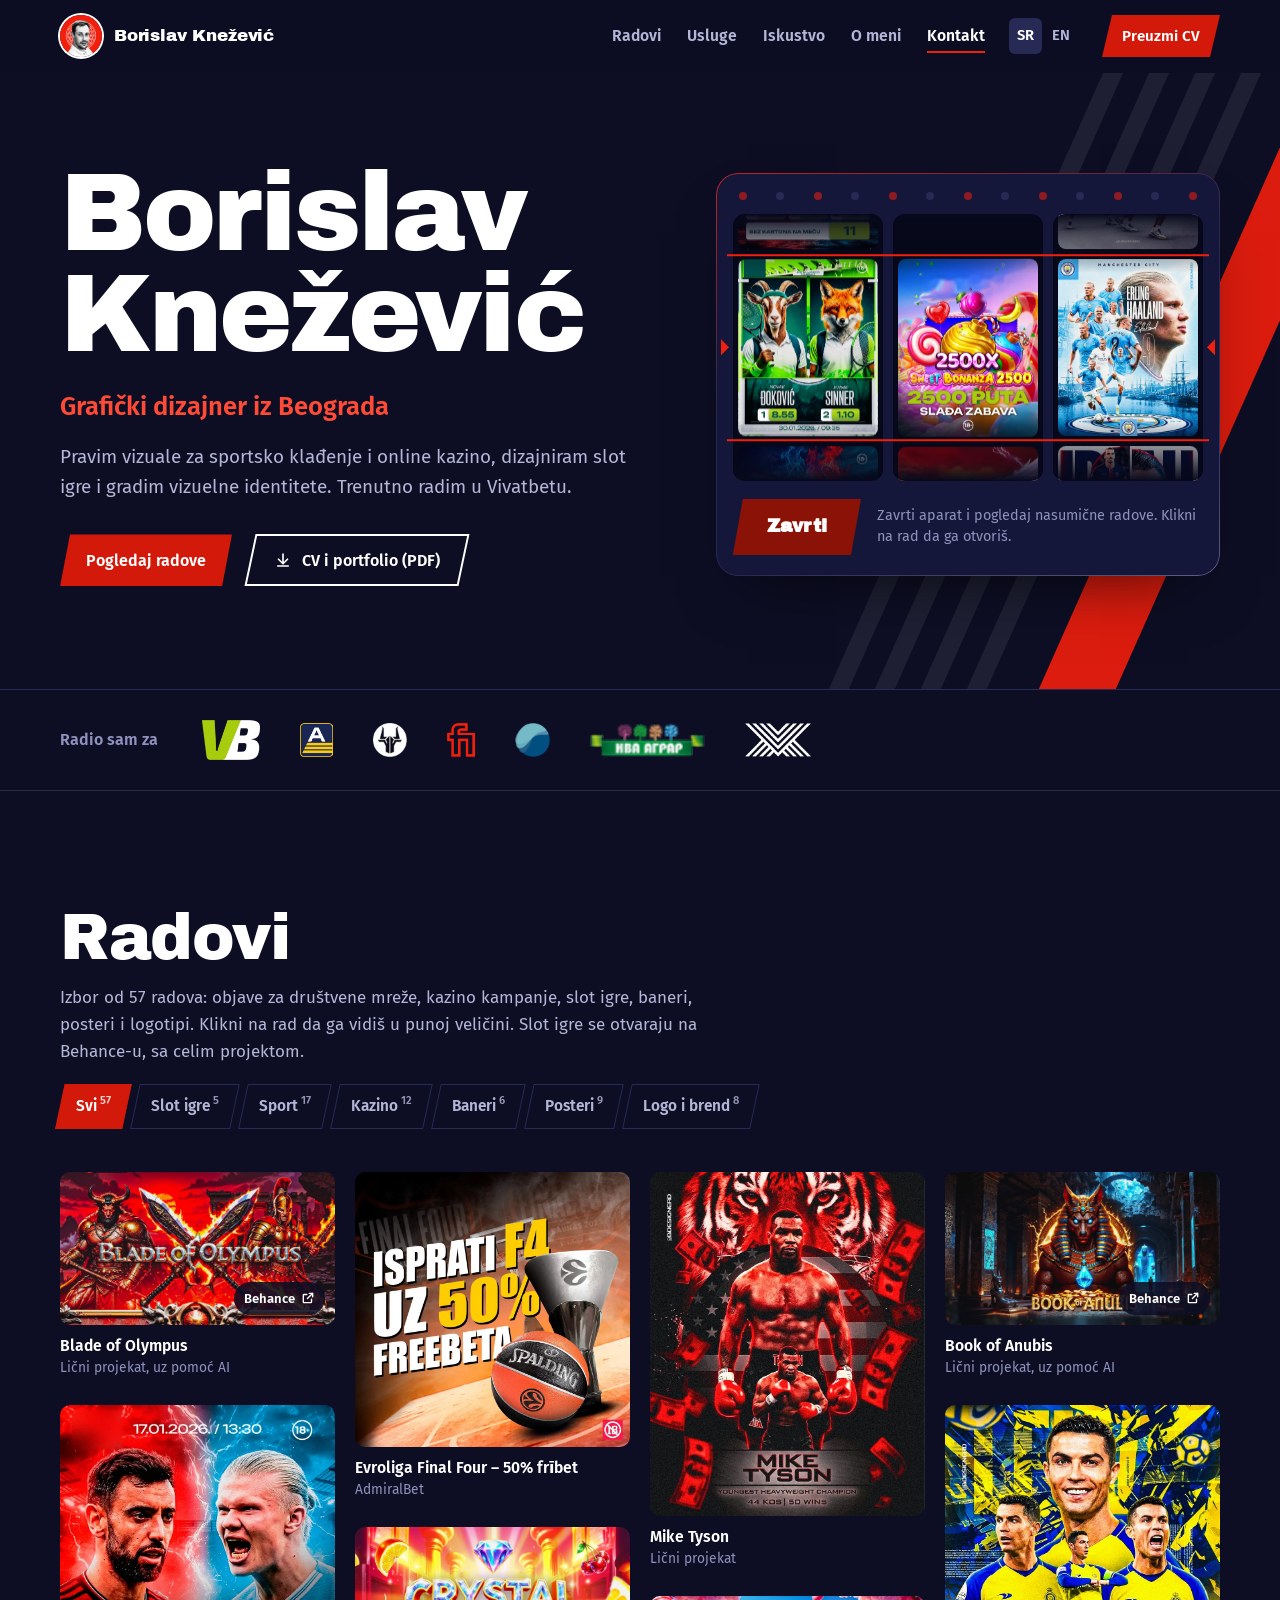
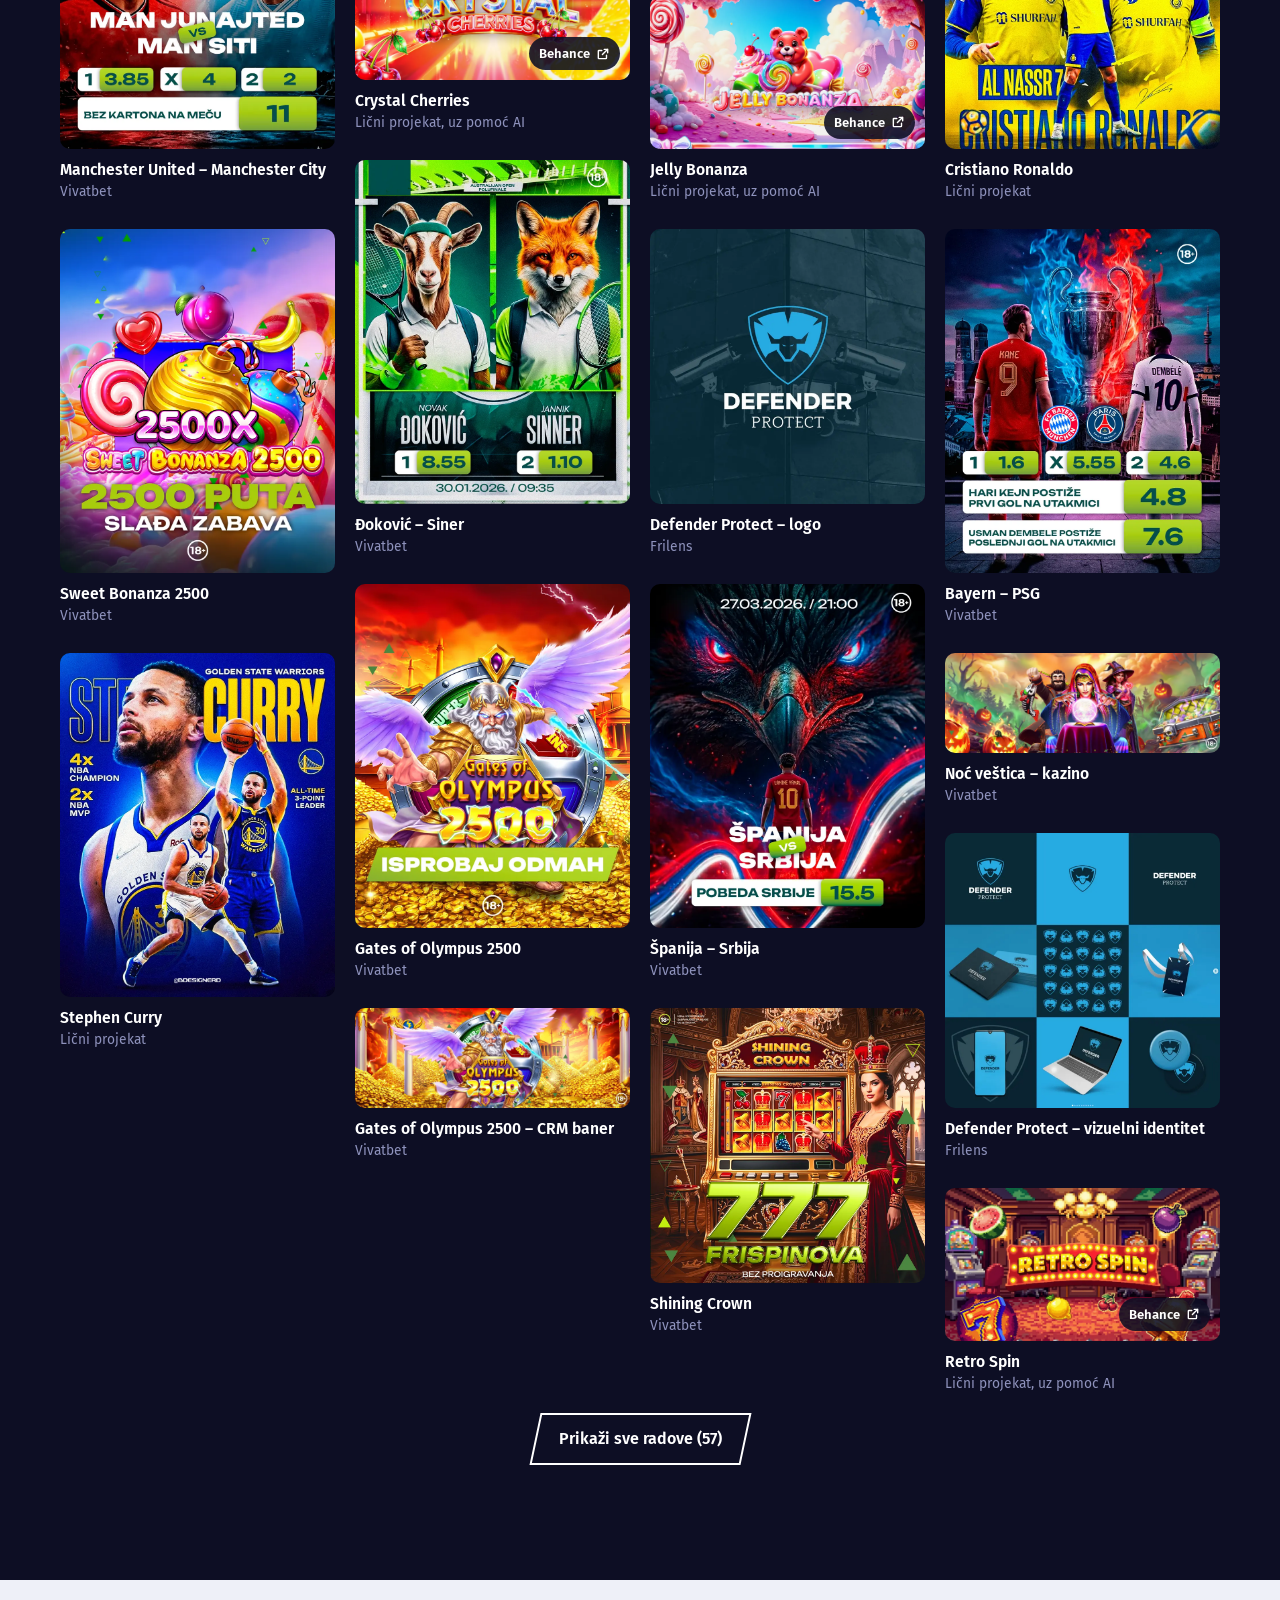
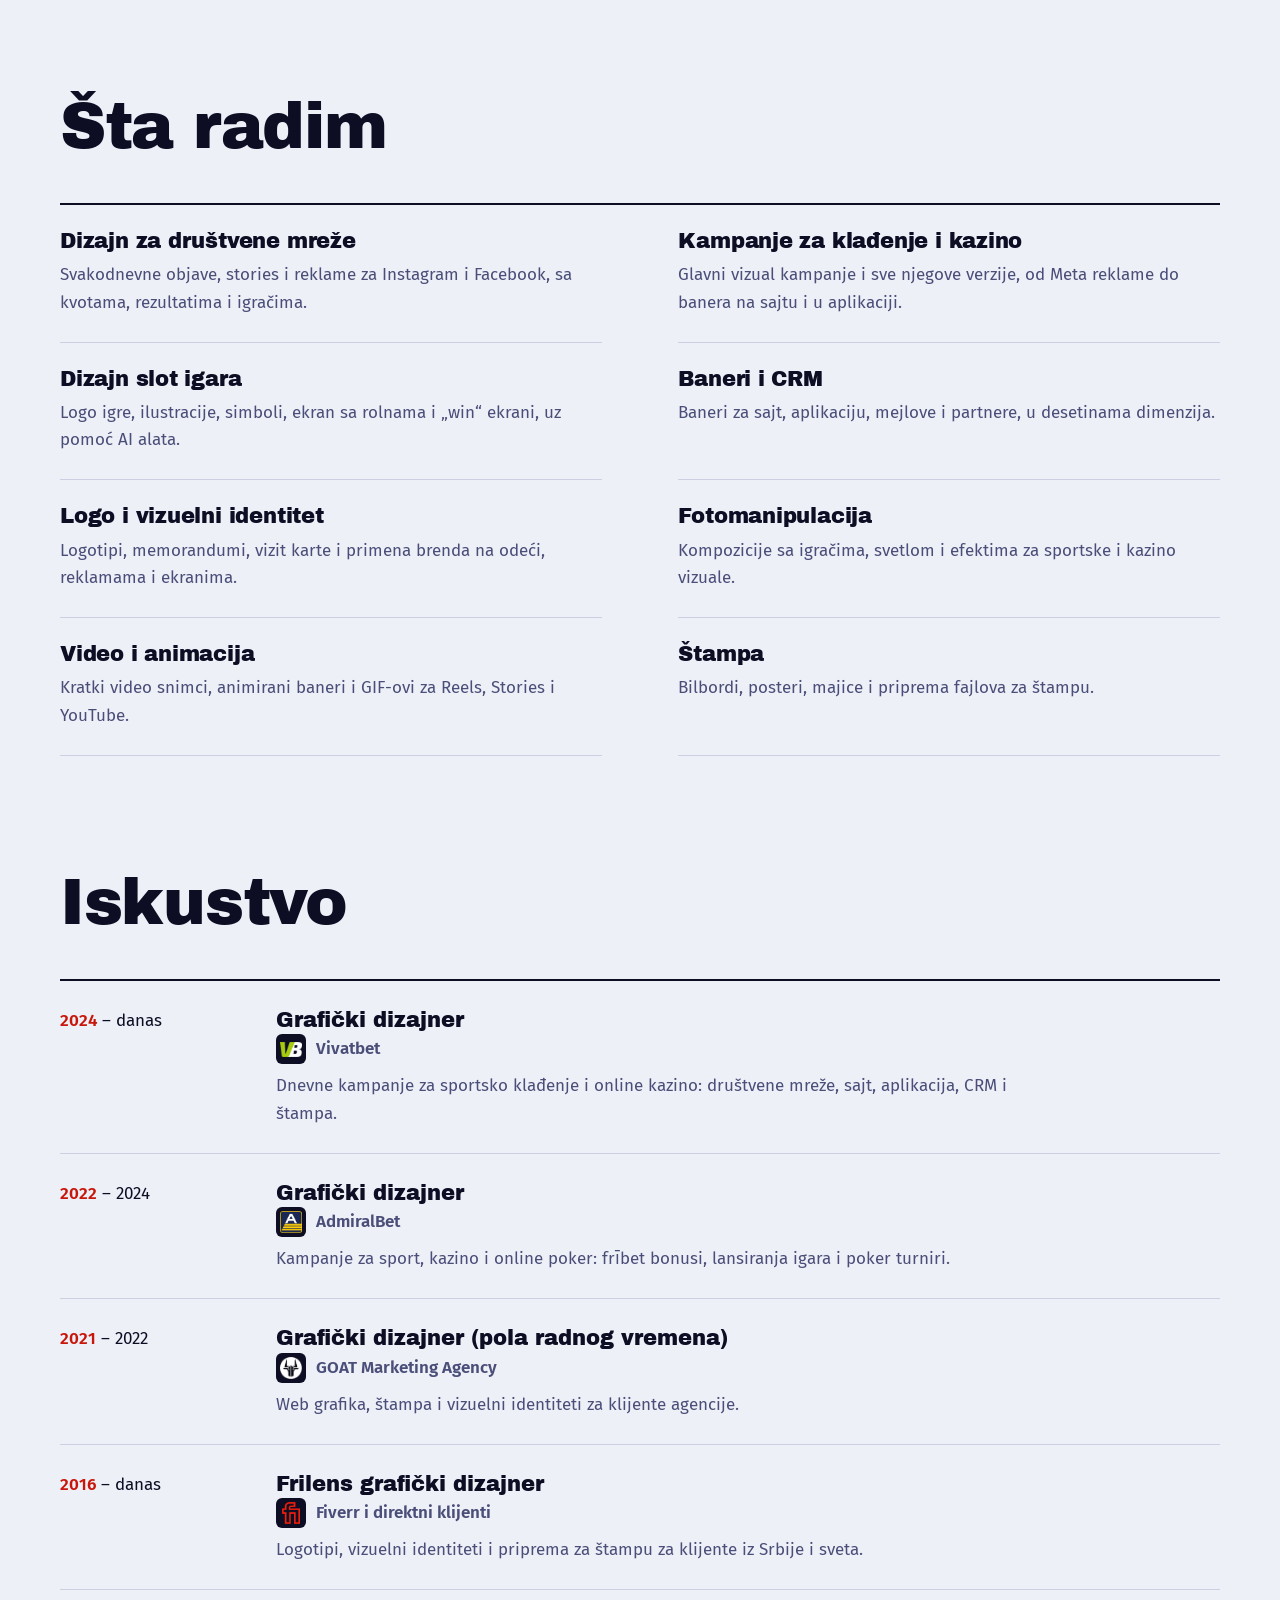
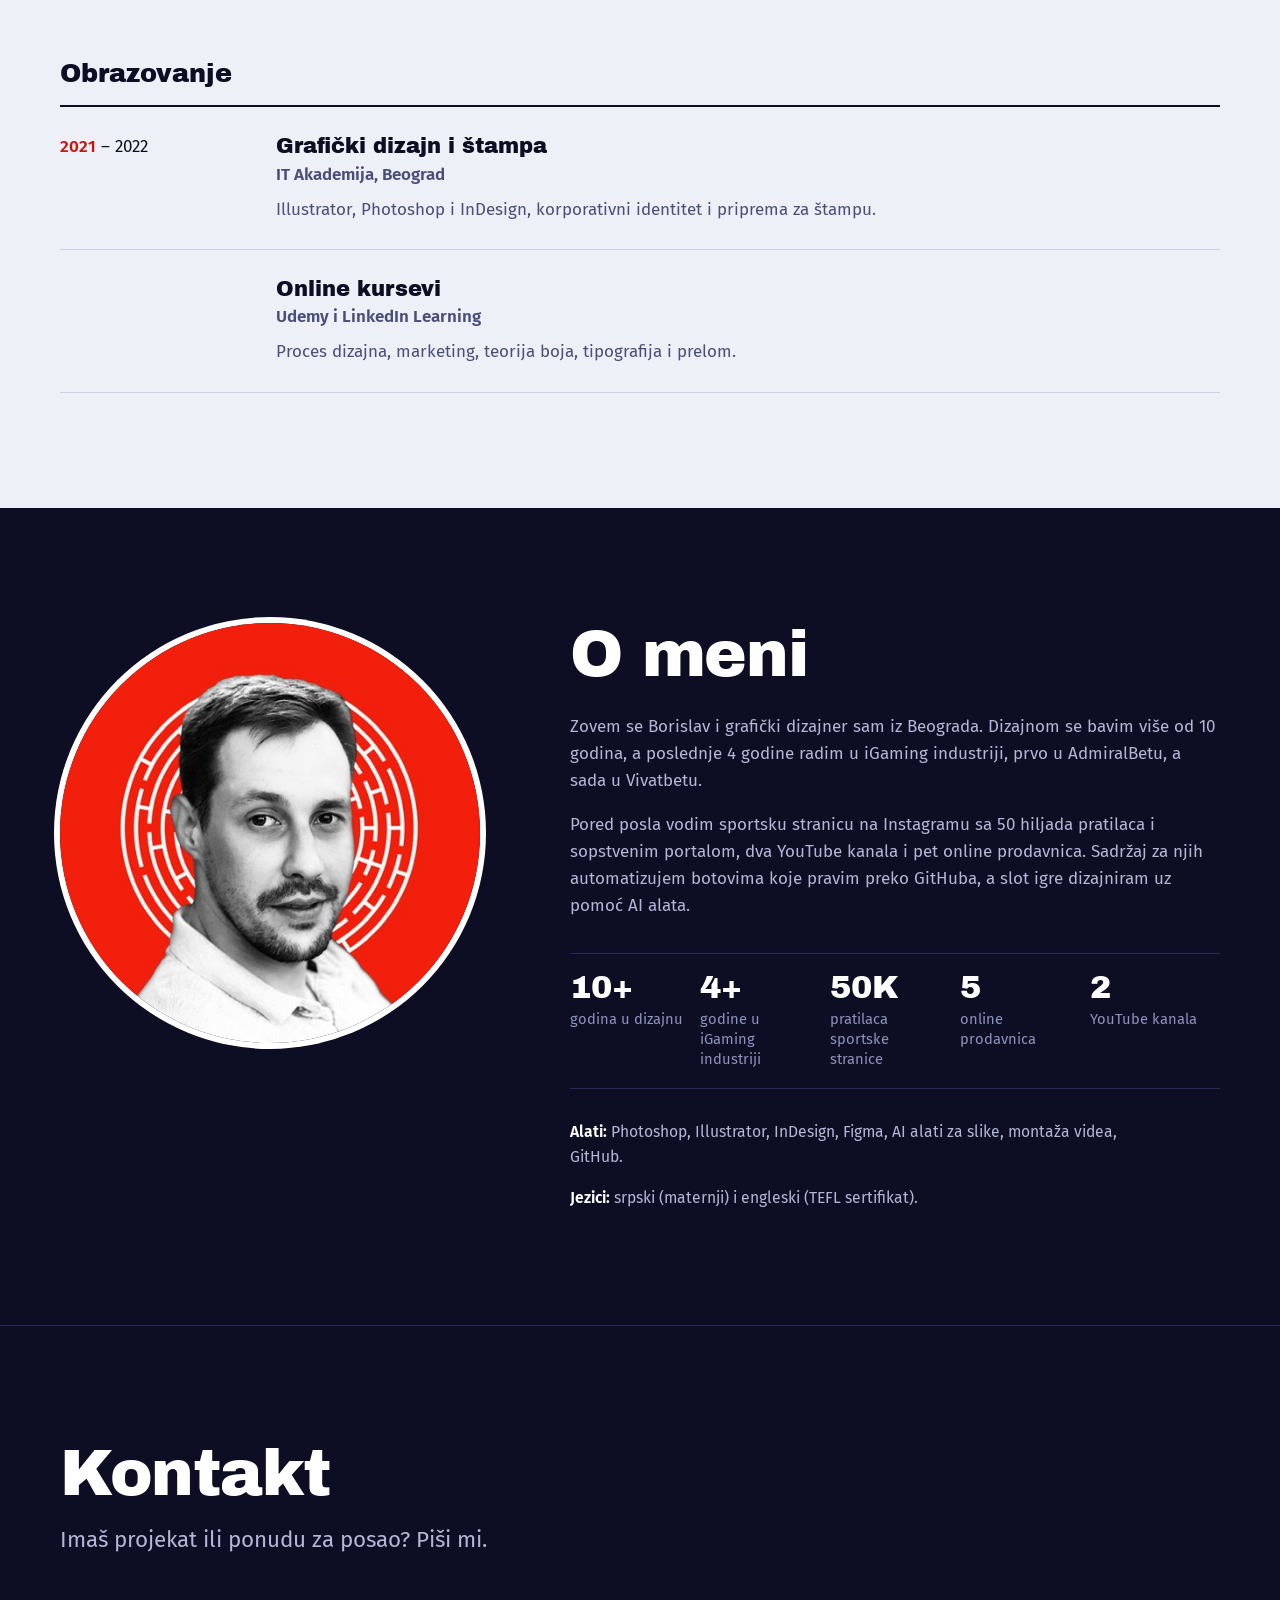
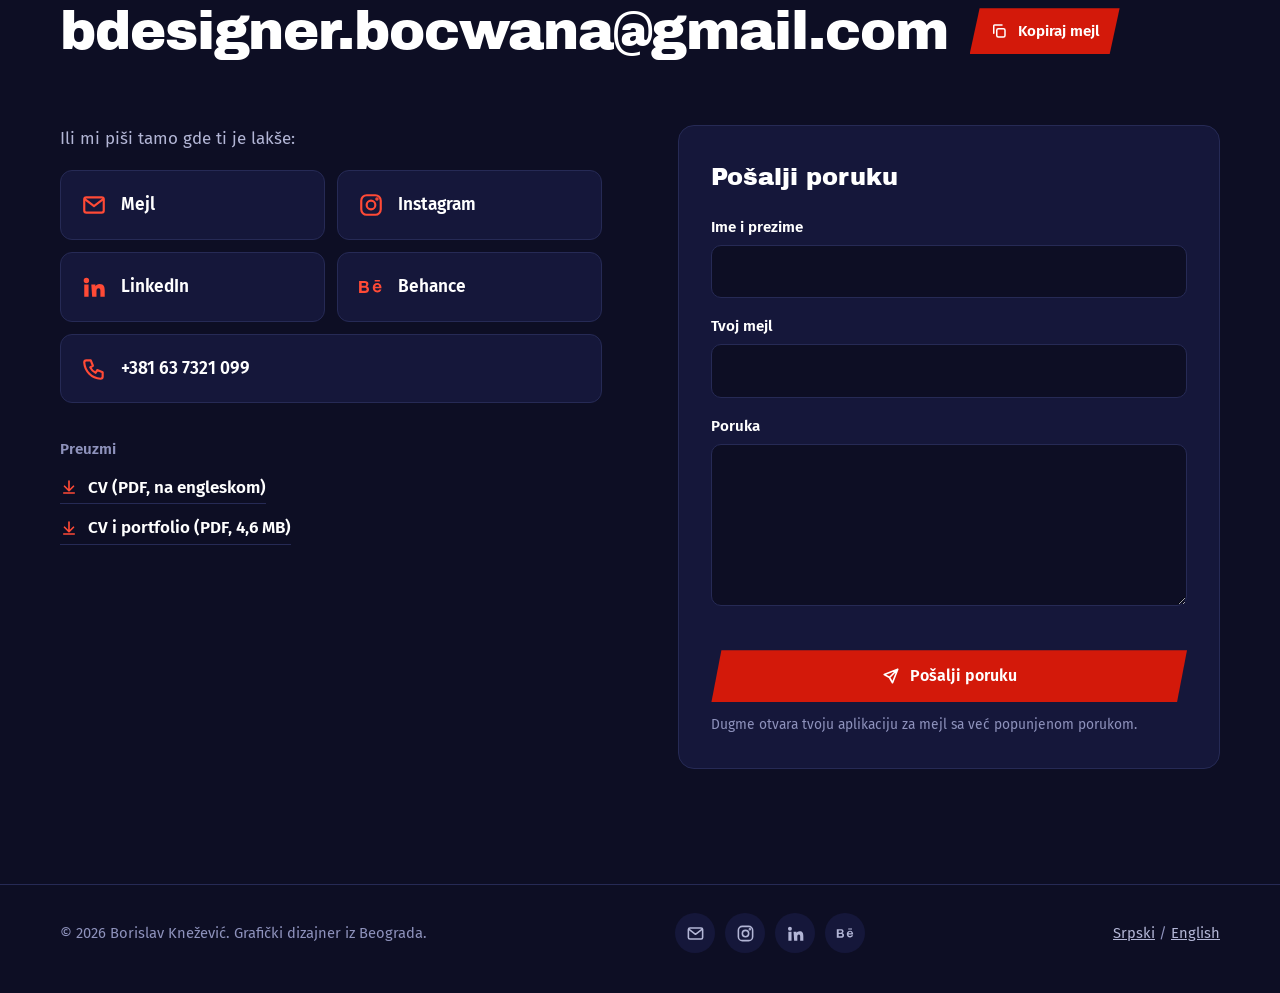
==== commit bc7be538: "Add files via upload" ====
--- a/index.html
+++ b/index.html
@@ -39,7 +39,7 @@
 <link rel="preload" href="assets/fonts/archivo-black.woff" as="font" type="font/woff" crossorigin>
 <link rel="preload" href="assets/fonts/fira-sans-400.woff" as="font" type="font/woff" crossorigin>
 <link rel="stylesheet" href="assets/css/style.css">
-<script type="application/ld+json">{"@context":"https://schema.org","@graph":[{"@type":"Person","@id":"https://borislavknezevic.com/#person","name":"Borislav Knežević","alternateName":["Borislav Knezevic","bdesignerd"],"jobTitle":"Grafički dizajner","description":"Grafički dizajner iz Beograda: kampanje za sportsko klađenje i online kazino, dizajn slot igara, objave za društvene mreže, baneri, posteri i logotipi.","url":"https://borislavknezevic.com/","image":"https://borislavknezevic.com/assets/img/borislav-knezevic.jpg","email":"mailto:bdesigner.bocwana@gmail.com","telephone":"+381637321099","address":{"@type":"PostalAddress","addressLocality":"Beograd","addressCountry":"RS"},"worksFor":{"@type":"Organization","name":"Vivatbet"},"alumniOf":{"@type":"EducationalOrganization","name":"IT Akademija"},"knowsAbout":["grafički dizajn","iGaming dizajn","dizajn slot igara","dizajn za društvene mreže","logo dizajn","vizuelni identitet","fotomanipulacija","montaža videa"],"knowsLanguage":["sr","en"],"sameAs":["https://www.behance.net/bdesignerd93","https://www.instagram.com/bdesignerd","https://www.linkedin.com/in/borislav-knezevic"]},{"@type":"WebSite","@id":"https://borislavknezevic.com/#website","url":"https://borislavknezevic.com/","name":"Borislav Knežević","inLanguage":["sr-Latn","en"],"publisher":{"@id":"https://borislavknezevic.com/#person"}},{"@type":"ProfilePage","@id":"https://borislavknezevic.com/#page","url":"https://borislavknezevic.com/","name":"Borislav Knežević – grafički dizajner iz Beograda | iGaming, sport i slot igre","description":"Grafički dizajner iz Beograda: kampanje za sportsko klađenje i online kazino, dizajn slot igara, objave za društvene mreže, baneri, posteri i logotipi.","inLanguage":"sr-Latn","isPartOf":{"@id":"https://borislavknezevic.com/#website"},"mainEntity":{"@id":"https://borislavknezevic.com/#person"},"dateModified":"2026-11-18","primaryImageOfPage":{"@type":"ImageObject","url":"https://borislavknezevic.com/assets/img/og-sr.jpg","width":1200,"height":630}},{"@type":"ImageGallery","@id":"https://borislavknezevic.com/#radovi","name":"Radovi Borislava Kneževića","url":"https://borislavknezevic.com/#radovi","author":{"@id":"https://borislavknezevic.com/#person"},"image":[{"@type":"ImageObject","contentUrl":"https://borislavknezevic.com/assets/img/work/blade-of-olympus-slot-title-screen.webp","name":"Blade of Olympus – naslovni ekran","description":"Dizajn slot igre: Blade of Olympus – naslovni ekran (Lični projekat, uz pomoć AI)","width":1320,"height":742,"creator":{"@type":"Person","name":"Borislav Knežević"},"creditText":"Borislav Knežević","copyrightNotice":"© Borislav Knežević"},{"@type":"ImageObject","contentUrl":"https://borislavknezevic.com/assets/img/work/manchester-united-vs-manchester-city-post.webp","name":"Manchester United – Manchester City","description":"Sportska objava za društvene mreže: Manchester United – Manchester City (Vivatbet)","width":820,"height":1025,"creator":{"@type":"Person","name":"Borislav Knežević"},"creditText":"Borislav Knežević","copyrightNotice":"© Borislav Knežević"},{"@type":"ImageObject","contentUrl":"https://borislavknezevic.com/assets/img/work/sweet-bonanza-2500-casino-campaign.webp","name":"Sweet Bonanza 2500","description":"Vizual za online kazino kampanju: Sweet Bonanza 2500 (Vivatbet)","width":820,"height":1025,"creator":{"@type":"Person","name":"Borislav Knežević"},"creditText":"Borislav Knežević","copyrightNotice":"© Borislav Knežević"},{"@type":"ImageObject","contentUrl":"https://borislavknezevic.com/assets/img/work/stephen-curry-poster.webp","name":"Stephen Curry","description":"Sportski poster: Stephen Curry (Lični projekat)","width":820,"height":1025,"creator":{"@type":"Person","name":"Borislav Knežević"},"creditText":"Borislav Knežević","copyrightNotice":"© Borislav Knežević"},{"@type":"ImageObject","contentUrl":"https://borislavknezevic.com/assets/img/work/euroleague-final-four-freebet-banner.webp","name":"Evroliga Final Four – 50% frībet","description":"Sportska objava za društvene mreže: Evroliga Final Four – 50% frībet (AdmiralBet)","width":960,"height":960,"creator":{"@type":"Person","name":"Borislav Knežević"},"creditText":"Borislav Knežević","copyrightNotice":"© Borislav Knežević"},{"@type":"ImageObject","contentUrl":"https://borislavknezevic.com/assets/img/work/crystal-cherries-slot-reel-screen.webp","name":"Crystal Cherries – ekran sa rolnama","description":"Dizajn slot igre: Crystal Cherries – ekran sa rolnama (Lični projekat, uz pomoć AI)","width":1320,"height":742,"creator":{"@type":"Person","name":"Borislav Knežević"},"creditText":"Borislav Knežević","copyrightNotice":"© Borislav Knežević"},{"@type":"ImageObject","contentUrl":"https://borislavknezevic.com/assets/img/work/djokovic-vs-sinner-tennis-post.webp","name":"Đoković – Siner","description":"Sportska objava za društvene mreže: Đoković – Siner (Vivatbet)","width":820,"height":1025,"creator":{"@type":"Person","name":"Borislav Knežević"},"creditText":"Borislav Knežević","copyrightNotice":"© Borislav Knežević"},{"@type":"ImageObject","contentUrl":"https://borislavknezevic.com/assets/img/work/gates-of-olympus-2500-casino-campaign.webp","name":"Gates of Olympus 2500","description":"Vizual za online kazino kampanju: Gates of Olympus 2500 (Vivatbet)","width":820,"height":1025,"creator":{"@type":"Person","name":"Borislav Knežević"},"creditText":"Borislav Knežević","copyrightNotice":"© Borislav Knežević"},{"@type":"ImageObject","contentUrl":"https://borislavknezevic.com/assets/img/work/gates-of-olympus-crm-banner.webp","name":"Gates of Olympus 2500 – CRM baner","description":"Baner za sajt i CRM: Gates of Olympus 2500 – CRM baner (Vivatbet)","width":1320,"height":481,"creator":{"@type":"Person","name":"Borislav Knežević"},"creditText":"Borislav Knežević","copyrightNotice":"© Borislav Knežević"},{"@type":"ImageObject","contentUrl":"https://borislavknezevic.com/assets/img/work/mike-tyson-poster.webp","name":"Mike Tyson","description":"Sportski poster: Mike Tyson (Lični projekat)","width":820,"height":1025,"creator":{"@type":"Person","name":"Borislav Knežević"},"creditText":"Borislav Knežević","copyrightNotice":"© Borislav Knežević"},{"@type":"ImageObject","contentUrl":"https://borislavknezevic.com/assets/img/work/jelly-bonanza-slot-title-screen.webp","name":"Jelly Bonanza – naslovni ekran","description":"Dizajn slot igre: Jelly Bonanza – naslovni ekran (Lični projekat, uz pomoć AI)","width":1320,"height":742,"creator":{"@type":"Person","name":"Borislav Knežević"},"creditText":"Borislav Knežević","copyrightNotice":"© Borislav Knežević"},{"@type":"ImageObject","contentUrl":"https://borislavknezevic.com/assets/img/work/defender-protect-logo.webp","name":"Defender Protect – logo","description":"Logo i vizuelni identitet: Defender Protect – logo (Frilens)","width":960,"height":960,"creator":{"@type":"Person","name":"Borislav Knežević"},"creditText":"Borislav Knežević","copyrightNotice":"© Borislav Knežević"},{"@type":"ImageObject","contentUrl":"https://borislavknezevic.com/assets/img/work/spain-vs-serbia-football-post.webp","name":"Španija – Srbija","description":"Sportska objava za društvene mreže: Španija – Srbija (Vivatbet)","width":820,"height":1025,"creator":{"@type":"Person","name":"Borislav Knežević"},"creditText":"Borislav Knežević","copyrightNotice":"© Borislav Knežević"},{"@type":"ImageObject","contentUrl":"https://borislavknezevic.com/assets/img/work/shining-crown-slot-ad.webp","name":"Shining Crown","description":"Vizual za online kazino kampanju: Shining Crown (Vivatbet)","width":960,"height":960,"creator":{"@type":"Person","name":"Borislav Knežević"},"creditText":"Borislav Knežević","copyrightNotice":"© Borislav Knežević"},{"@type":"ImageObject","contentUrl":"https://borislavknezevic.com/assets/img/work/book-of-anubis-slot-device-mockup.webp","name":"Book of Anubis – prikaz na uređajima","description":"Dizajn slot igre: Book of Anubis – prikaz na uređajima (Lični projekat, uz pomoć AI)","width":1320,"height":742,"creator":{"@type":"Person","name":"Borislav Knežević"},"creditText":"Borislav Knežević","copyrightNotice":"© Borislav Knežević"},{"@type":"ImageObject","contentUrl":"https://borislavknezevic.com/assets/img/work/cristiano-ronaldo-poster.webp","name":"Cristiano Ronaldo","description":"Sportski poster: Cristiano Ronaldo (Lični projekat)","width":820,"height":1025,"creator":{"@type":"Person","name":"Borislav Knežević"},"creditText":"Borislav Knežević","copyrightNotice":"© Borislav Knežević"},{"@type":"ImageObject","contentUrl":"https://borislavknezevic.com/assets/img/work/bayern-vs-psg-champions-league-post.webp","name":"Bayern – PSG","description":"Sportska objava za društvene mreže: Bayern – PSG (Vivatbet)","width":820,"height":1025,"creator":{"@type":"Person","name":"Borislav Knežević"},"creditText":"Borislav Knežević","copyrightNotice":"© Borislav Knežević"},{"@type":"ImageObject","contentUrl":"https://borislavknezevic.com/assets/img/work/halloween-casino-banner.webp","name":"Noć veštica – kazino","description":"Baner za sajt i CRM: Noć veštica – kazino (Vivatbet)","width":1320,"height":481,"creator":{"@type":"Person","name":"Borislav Knežević"},"creditText":"Borislav Knežević","copyrightNotice":"© Borislav Knežević"},{"@type":"ImageObject","contentUrl":"https://borislavknezevic.com/assets/img/work/defender-protect-brand-identity.webp","name":"Defender Protect – vizuelni identitet","description":"Logo i vizuelni identitet: Defender Protect – vizuelni identitet (Frilens)","width":960,"height":958,"creator":{"@type":"Person","name":"Borislav Knežević"},"creditText":"Borislav Knežević","copyrightNotice":"© Borislav Knežević"},{"@type":"ImageObject","contentUrl":"https://borislavknezevic.com/assets/img/work/retro-spin-slot-reel-screen.webp","name":"Retro Spin – ekran sa rolnama","description":"Dizajn slot igre: Retro Spin – ekran sa rolnama (Lični projekat, uz pomoć AI)","width":1320,"height":742,"creator":{"@type":"Person","name":"Borislav Knežević"},"creditText":"Borislav Knežević","copyrightNotice":"© Borislav Knežević"},{"@type":"ImageObject","contentUrl":"https://borislavknezevic.com/assets/img/work/chelsea-vs-manchester-united-post.webp","name":"Chelsea – Manchester United","description":"Sportska objava za društvene mreže: Chelsea – Manchester United (Vivatbet)","width":820,"height":1025,"creator":{"@type":"Person","name":"Borislav Knežević"},"creditText":"Borislav Knežević","copyrightNotice":"© Borislav Knežević"},{"@type":"ImageObject","contentUrl":"https://borislavknezevic.com/assets/img/work/pot-of-gold-free-spins-ad.webp","name":"Ćup zlata – besplatni spinovi","description":"Vizual za online kazino kampanju: Ćup zlata – besplatni spinovi (Vivatbet)","width":960,"height":960,"creator":{"@type":"Person","name":"Borislav Knežević"},"creditText":"Borislav Knežević","copyrightNotice":"© Borislav Knežević"},{"@type":"ImageObject","contentUrl":"https://borislavknezevic.com/assets/img/work/kobe-bryant-poster.webp","name":"Kobe Bryant","description":"Sportski poster: Kobe Bryant (Lični projekat)","width":820,"height":1025,"creator":{"@type":"Person","name":"Borislav Knežević"},"creditText":"Borislav Knežević","copyrightNotice":"© Borislav Knežević"},{"@type":"ImageObject","contentUrl":"https://borislavknezevic.com/assets/img/work/phoenix-star-exclusive-game-banner.webp","name":"Phoenix Star – ekskluzivna igra","description":"Vizual za online kazino kampanju: Phoenix Star – ekskluzivna igra (AdmiralBet)","width":1200,"height":800,"creator":{"@type":"Person","name":"Borislav Knežević"},"creditText":"Borislav Knežević","copyrightNotice":"© Borislav Knežević"},{"@type":"ImageObject","contentUrl":"https://borislavknezevic.com/assets/img/work/blade-of-olympus-slot-device-mockup.webp","name":"Blade of Olympus – prikaz na uređajima","description":"Dizajn slot igre: Blade of Olympus – prikaz na uređajima (Lični projekat, uz pomoć AI)","width":1320,"height":742,"creator":{"@type":"Person","name":"Borislav Knežević"},"creditText":"Borislav Knežević","copyrightNotice":"© Borislav Knežević"},{"@type":"ImageObject","contentUrl":"https://borislavknezevic.com/assets/img/work/ac-milan-vs-inter-derby-post.webp","name":"Milan – Inter","description":"Sportska objava za društvene mreže: Milan – Inter (Vivatbet)","width":820,"height":1025,"creator":{"@type":"Person","name":"Borislav Knežević"},"creditText":"Borislav Knežević","copyrightNotice":"© Borislav Knežević"},{"@type":"ImageObject","contentUrl":"https://borislavknezevic.com/assets/img/work/athena-free-spins-ad.webp","name":"Athena – 550 besplatnih spinova","description":"Vizual za online kazino kampanju: Athena – 550 besplatnih spinova (Vivatbet)","width":960,"height":960,"creator":{"@type":"Person","name":"Borislav Knežević"},"creditText":"Borislav Knežević","copyrightNotice":"© Borislav Knežević"},{"@type":"ImageObject","contentUrl":"https://borislavknezevic.com/assets/img/work/halloween-sports-banner.webp","name":"Noć veštica – sport","description":"Baner za sajt i CRM: Noć veštica – sport (Vivatbet)","width":1320,"height":481,"creator":{"@type":"Person","name":"Borislav Knežević"},"creditText":"Borislav Knežević","copyrightNotice":"© Borislav Knežević"},{"@type":"ImageObject","contentUrl":"https://borislavknezevic.com/assets/img/work/erling-haaland-poster.webp","name":"Erling Haaland","description":"Sportski poster: Erling Haaland (Lični projekat)","width":820,"height":1018,"creator":{"@type":"Person","name":"Borislav Knežević"},"creditText":"Borislav Knežević","copyrightNotice":"© Borislav Knežević"},{"@type":"ImageObject","contentUrl":"https://borislavknezevic.com/assets/img/work/serpenti-shareholders-logo.webp","name":"Serpenti Shareholders – logo","description":"Logo i vizuelni identitet: Serpenti Shareholders – logo (Frilens)","width":960,"height":962,"creator":{"@type":"Person","name":"Borislav Knežević"},"creditText":"Borislav Knežević","copyrightNotice":"© Borislav Knežević"},{"@type":"ImageObject","contentUrl":"https://borislavknezevic.com/assets/img/work/jelly-bonanza-slot-reel-screen.webp","name":"Jelly Bonanza – ekran sa rolnama 7x7","description":"Dizajn slot igre: Jelly Bonanza – ekran sa rolnama 7x7 (Lični projekat, uz pomoć AI)","width":1320,"height":742,"creator":{"@type":"Person","name":"Borislav Knežević"},"creditText":"Borislav Knežević","copyrightNotice":"© Borislav Knežević"},{"@type":"ImageObject","contentUrl":"https://borislavknezevic.com/assets/img/work/ufc-gane-vs-hokit-post.webp","name":"UFC: Gane – Hokit","description":"Sportska objava za društvene mreže: UFC: Gane – Hokit (Vivatbet)","width":820,"height":1025,"creator":{"@type":"Person","name":"Borislav Knežević"},"creditText":"Borislav Knežević","copyrightNotice":"© Borislav Knežević"},{"@type":"ImageObject","contentUrl":"https://borislavknezevic.com/assets/img/work/pirate-gold-deluxe-free-spins.webp","name":"Pirate Gold Deluxe – 50 besplatnih spinova","description":"Vizual za online kazino kampanju: Pirate Gold Deluxe – 50 besplatnih spinova (Vivatbet)","width":820,"height":892,"creator":{"@type":"Person","name":"Borislav Knežević"},"creditText":"Borislav Knežević","copyrightNotice":"© Borislav Knežević"},{"@type":"ImageObject","contentUrl":"https://borislavknezevic.com/assets/img/work/champions-league-freebet-banner.webp","name":"Liga šampiona – 100% frībet","description":"Sportska objava za društvene mreže: Liga šampiona – 100% frībet (AdmiralBet)","width":1200,"height":800,"creator":{"@type":"Person","name":"Borislav Knežević"},"creditText":"Borislav Knežević","copyrightNotice":"© Borislav Knežević"},{"@type":"ImageObject","contentUrl":"https://borislavknezevic.com/assets/img/work/zlatan-ibrahimovic-poster.webp","name":"Zlatan Ibrahimović","description":"Sportski poster: Zlatan Ibrahimović (Lični projekat)","width":820,"height":1025,"creator":{"@type":"Person","name":"Borislav Knežević"},"creditText":"Borislav Knežević","copyrightNotice":"© Borislav Knežević"},{"@type":"ImageObject","contentUrl":"https://borislavknezevic.com/assets/img/work/super-cup-psg-vs-aston-villa-banner.webp","name":"Superkup: PSG ili Villa?","description":"Baner za sajt i CRM: Superkup: PSG ili Villa? (Vivatbet)","width":1320,"height":481,"creator":{"@type":"Person","name":"Borislav Knežević"},"creditText":"Borislav Knežević","copyrightNotice":"© Borislav Knežević"},{"@type":"ImageObject","contentUrl":"https://borislavknezevic.com/assets/img/work/serpenti-shareholders-brand-identity.webp","name":"Serpenti Shareholders – vizuelni identitet","description":"Logo i vizuelni identitet: Serpenti Shareholders – vizuelni identitet (Frilens)","width":960,"height":959,"creator":{"@type":"Person","name":"Borislav Knežević"},"creditText":"Borislav Knežević","copyrightNotice":"© Borislav Knežević"},{"@type":"ImageObject","contentUrl":"https://borislavknezevic.com/assets/img/work/book-of-anubis-slot-title-screen.webp","name":"Book of Anubis – naslovni ekran","description":"Dizajn slot igre: Book of Anubis – naslovni ekran (Lični projekat, uz pomoć AI)","width":1320,"height":742,"creator":{"@type":"Person","name":"Borislav Knežević"},"creditText":"Borislav Knežević","copyrightNotice":"© Borislav Knežević"},{"@type":"ImageObject","contentUrl":"https://borislavknezevic.com/assets/img/work/motogp-race-post.webp","name":"MotoGP trka","description":"Sportska objava za društvene mreže: MotoGP trka (Vivatbet)","width":820,"height":1025,"creator":{"@type":"Person","name":"Borislav Knežević"},"creditText":"Borislav Knežević","copyrightNotice":"© Borislav Knežević"},{"@type":"ImageObject","contentUrl":"https://borislavknezevic.com/assets/img/work/spin-like-a-queen-casino-tournament.webp","name":"Spin Like a Queen turnir","description":"Vizual za online kazino kampanju: Spin Like a Queen turnir (Vivatbet)","width":960,"height":1008,"creator":{"@type":"Person","name":"Borislav Knežević"},"creditText":"Borislav Knežević","copyrightNotice":"© Borislav Knežević"},{"@type":"ImageObject","contentUrl":"https://borislavknezevic.com/assets/img/work/allen-iverson-poster.webp","name":"Allen Iverson","description":"Sportski poster: Allen Iverson (Lični projekat)","width":820,"height":1025,"creator":{"@type":"Person","name":"Borislav Knežević"},"creditText":"Borislav Knežević","copyrightNotice":"© Borislav Knežević"},{"@type":"ImageObject","contentUrl":"https://borislavknezevic.com/assets/img/work/manic-potions-game-of-the-week-banner.webp","name":"Manic Potions – igra nedelje","description":"Vizual za online kazino kampanju: Manic Potions – igra nedelje (AdmiralBet)","width":1200,"height":800,"creator":{"@type":"Person","name":"Borislav Knežević"},"creditText":"Borislav Knežević","copyrightNotice":"© Borislav Knežević"},{"@type":"ImageObject","contentUrl":"https://borislavknezevic.com/assets/img/work/real-madrid-matchday-post.webp","name":"Real Madrid","description":"Sportska objava za društvene mreže: Real Madrid (Vivatbet)","width":820,"height":1025,"creator":{"@type":"Person","name":"Borislav Knežević"},"creditText":"Borislav Knežević","copyrightNotice":"© Borislav Knežević"},{"@type":"ImageObject","contentUrl":"https://borislavknezevic.com/assets/img/work/horse-racing-cashback-banner.webp","name":"Konjičke trke – povraćaj do 5.000 RSD","description":"Baner za sajt i CRM: Konjičke trke – povraćaj do 5.000 RSD (Vivatbet)","width":1320,"height":481,"creator":{"@type":"Person","name":"Borislav Knežević"},"creditText":"Borislav Knežević","copyrightNotice":"© Borislav Knežević"},{"@type":"ImageObject","contentUrl":"https://borislavknezevic.com/assets/img/work/flightor-project-logo.webp","name":"Flightor Project – logo","description":"Logo i vizuelni identitet: Flightor Project – logo (Frilens)","width":960,"height":958,"creator":{"@type":"Person","name":"Borislav Knežević"},"creditText":"Borislav Knežević","copyrightNotice":"© Borislav Knežević"},{"@type":"ImageObject","contentUrl":"https://borislavknezevic.com/assets/img/work/nba-new-york-knicks-post.webp","name":"NBA – New York Knicks","description":"Sportska objava za društvene mreže: NBA – New York Knicks (Vivatbet)","width":820,"height":1025,"creator":{"@type":"Person","name":"Borislav Knežević"},"creditText":"Borislav Knežević","copyrightNotice":"© Borislav Knežević"},{"@type":"ImageObject","contentUrl":"https://borislavknezevic.com/assets/img/work/drops-and-wins-casino-promotion.webp","name":"Drops & Wins","description":"Vizual za online kazino kampanju: Drops & Wins (Vivatbet)","width":960,"height":1008,"creator":{"@type":"Person","name":"Borislav Knežević"},"creditText":"Borislav Knežević","copyrightNotice":"© Borislav Knežević"},{"@type":"ImageObject","contentUrl":"https://borislavknezevic.com/assets/img/work/ronaldinho-poster.webp","name":"Ronaldinho","description":"Sportski poster: Ronaldinho (Lični projekat)","width":820,"height":1025,"creator":{"@type":"Person","name":"Borislav Knežević"},"creditText":"Borislav Knežević","copyrightNotice":"© Borislav Knežević"},{"@type":"ImageObject","contentUrl":"https://borislavknezevic.com/assets/img/work/flightor-project-brand-identity.webp","name":"Flightor Project – vizuelni identitet","description":"Logo i vizuelni identitet: Flightor Project – vizuelni identitet (Frilens)","width":960,"height":957,"creator":{"@type":"Person","name":"Borislav Knežević"},"creditText":"Borislav Knežević","copyrightNotice":"© Borislav Knežević"},{"@type":"ImageObject","contentUrl":"https://borislavknezevic.com/assets/img/work/nba-stephen-curry-post.webp","name":"NBA – Stephen Curry","description":"Sportska objava za društvene mreže: NBA – Stephen Curry (Vivatbet)","width":820,"height":1025,"creator":{"@type":"Person","name":"Borislav Knežević"},"creditText":"Borislav Knežević","copyrightNotice":"© Borislav Knežević"},{"@type":"ImageObject","contentUrl":"https://borislavknezevic.com/assets/img/work/golden-crown-casino-tournament.webp","name":"Golden Crown turnir","description":"Vizual za online kazino kampanju: Golden Crown turnir (Vivatbet)","width":960,"height":1008,"creator":{"@type":"Person","name":"Borislav Knežević"},"creditText":"Borislav Knežević","copyrightNotice":"© Borislav Knežević"},{"@type":"ImageObject","contentUrl":"https://borislavknezevic.com/assets/img/work/second-deposit-free-spins-banner.webp","name":"Drugi depozit – besplatni spinovi","description":"Baner za sajt i CRM: Drugi depozit – besplatni spinovi (Vivatbet)","width":1320,"height":481,"creator":{"@type":"Person","name":"Borislav Knežević"},"creditText":"Borislav Knežević","copyrightNotice":"© Borislav Knežević"},{"@type":"ImageObject","contentUrl":"https://borislavknezevic.com/assets/img/work/symmetry-cooperations-logo.webp","name":"Symmetry Cooperations – logo","description":"Logo i vizuelni identitet: Symmetry Cooperations – logo (Frilens)","width":960,"height":961,"creator":{"@type":"Person","name":"Borislav Knežević"},"creditText":"Borislav Knežević","copyrightNotice":"© Borislav Knežević"},{"@type":"ImageObject","contentUrl":"https://borislavknezevic.com/assets/img/work/fiorentina-vs-como-serie-a-post.webp","name":"Fiorentina – Como","description":"Sportska objava za društvene mreže: Fiorentina – Como (Vivatbet)","width":820,"height":1025,"creator":{"@type":"Person","name":"Borislav Knežević"},"creditText":"Borislav Knežević","copyrightNotice":"© Borislav Knežević"},{"@type":"ImageObject","contentUrl":"https://borislavknezevic.com/assets/img/work/freeroll-poker-tournaments-banner.webp","name":"Freeroll poker turniri","description":"Vizual za online kazino kampanju: Freeroll poker turniri (AdmiralBet)","width":1320,"height":742,"creator":{"@type":"Person","name":"Borislav Knežević"},"creditText":"Borislav Knežević","copyrightNotice":"© Borislav Knežević"},{"@type":"ImageObject","contentUrl":"https://borislavknezevic.com/assets/img/work/fernando-torres-poster.webp","name":"Fernando Torres","description":"Sportski poster: Fernando Torres (Lični projekat)","width":820,"height":1025,"creator":{"@type":"Person","name":"Borislav Knežević"},"creditText":"Borislav Knežević","copyrightNotice":"© Borislav Knežević"},{"@type":"ImageObject","contentUrl":"https://borislavknezevic.com/assets/img/work/nba-in-season-tournament-banner.webp","name":"NBA turnir","description":"Sportska objava za društvene mreže: NBA turnir (AdmiralBet)","width":1320,"height":742,"creator":{"@type":"Person","name":"Borislav Knežević"},"creditText":"Borislav Knežević","copyrightNotice":"© Borislav Knežević"},{"@type":"ImageObject","contentUrl":"https://borislavknezevic.com/assets/img/work/arsenal-vs-atletico-madrid-post.webp","name":"Arsenal – Atlético Madrid","description":"Sportska objava za društvene mreže: Arsenal – Atlético Madrid (Vivatbet)","width":820,"height":1025,"creator":{"@type":"Person","name":"Borislav Knežević"},"creditText":"Borislav Knežević","copyrightNotice":"© Borislav Knežević"},{"@type":"ImageObject","contentUrl":"https://borislavknezevic.com/assets/img/work/symmetry-cooperations-brand-identity.webp","name":"Symmetry Cooperations – vizuelni identitet","description":"Logo i vizuelni identitet: Symmetry Cooperations – vizuelni identitet (Frilens)","width":960,"height":962,"creator":{"@type":"Person","name":"Borislav Knežević"},"creditText":"Borislav Knežević","copyrightNotice":"© Borislav Knežević"},{"@type":"ImageObject","contentUrl":"https://borislavknezevic.com/assets/img/work/djokovic-vs-de-minaur-tennis-post.webp","name":"Đoković – De Minaur","description":"Sportska objava za društvene mreže: Đoković – De Minaur (Vivatbet)","width":820,"height":1025,"creator":{"@type":"Person","name":"Borislav Knežević"},"creditText":"Borislav Knežević","copyrightNotice":"© Borislav Knežević"}]}]}</script>
+<script type="application/ld+json">{"@context":"https://schema.org","@graph":[{"@type":"Person","@id":"https://borislavknezevic.com/#person","name":"Borislav Knežević","alternateName":["Borislav Knezevic","bdesignerd"],"jobTitle":"Grafički dizajner","description":"Grafički dizajner iz Beograda: kampanje za sportsko klađenje i online kazino, dizajn slot igara, objave za društvene mreže, baneri, posteri i logotipi.","url":"https://borislavknezevic.com/","image":"https://borislavknezevic.com/assets/img/borislav-knezevic.jpg","email":"mailto:bdesigner.bocwana@gmail.com","telephone":"+381637321099","address":{"@type":"PostalAddress","addressLocality":"Beograd","addressCountry":"RS"},"worksFor":{"@type":"Organization","name":"Vivatbet"},"alumniOf":{"@type":"EducationalOrganization","name":"IT Akademija"},"knowsAbout":["grafički dizajn","iGaming dizajn","dizajn slot igara","dizajn za društvene mreže","logo dizajn","vizuelni identitet","fotomanipulacija","montaža videa"],"knowsLanguage":["sr","en"],"sameAs":["https://www.behance.net/bdesignerd93","https://www.instagram.com/bdesignerd","https://www.linkedin.com/in/borislav-knezevic"]},{"@type":"WebSite","@id":"https://borislavknezevic.com/#website","url":"https://borislavknezevic.com/","name":"Borislav Knežević","inLanguage":["sr-Latn","en"],"publisher":{"@id":"https://borislavknezevic.com/#person"}},{"@type":"ProfilePage","@id":"https://borislavknezevic.com/#page","url":"https://borislavknezevic.com/","name":"Borislav Knežević – grafički dizajner iz Beograda | iGaming, sport i slot igre","description":"Grafički dizajner iz Beograda: kampanje za sportsko klađenje i online kazino, dizajn slot igara, objave za društvene mreže, baneri, posteri i logotipi.","inLanguage":"sr-Latn","isPartOf":{"@id":"https://borislavknezevic.com/#website"},"mainEntity":{"@id":"https://borislavknezevic.com/#person"},"dateModified":"2026-11-18","primaryImageOfPage":{"@type":"ImageObject","url":"https://borislavknezevic.com/assets/img/og-sr.jpg","width":1200,"height":630}},{"@type":"ImageGallery","@id":"https://borislavknezevic.com/#radovi","name":"Radovi Borislava Kneževića","url":"https://borislavknezevic.com/#radovi","author":{"@id":"https://borislavknezevic.com/#person"},"image":[{"@type":"ImageObject","contentUrl":"https://borislavknezevic.com/assets/img/work/blade-of-olympus-slot-game.webp","name":"Blade of Olympus","description":"Dizajn slot igre: Blade of Olympus (Lični projekat, uz pomoć AI)","width":1320,"height":733,"creator":{"@type":"Person","name":"Borislav Knežević"},"creditText":"Borislav Knežević","copyrightNotice":"© Borislav Knežević"},{"@type":"ImageObject","contentUrl":"https://borislavknezevic.com/assets/img/work/manchester-united-vs-manchester-city-post.webp","name":"Manchester United – Manchester City","description":"Sportska objava za društvene mreže: Manchester United – Manchester City (Vivatbet)","width":820,"height":1025,"creator":{"@type":"Person","name":"Borislav Knežević"},"creditText":"Borislav Knežević","copyrightNotice":"© Borislav Knežević"},{"@type":"ImageObject","contentUrl":"https://borislavknezevic.com/assets/img/work/sweet-bonanza-2500-casino-campaign.webp","name":"Sweet Bonanza 2500","description":"Vizual za online kazino kampanju: Sweet Bonanza 2500 (Vivatbet)","width":820,"height":1025,"creator":{"@type":"Person","name":"Borislav Knežević"},"creditText":"Borislav Knežević","copyrightNotice":"© Borislav Knežević"},{"@type":"ImageObject","contentUrl":"https://borislavknezevic.com/assets/img/work/stephen-curry-poster.webp","name":"Stephen Curry","description":"Sportski poster: Stephen Curry (Lični projekat)","width":820,"height":1025,"creator":{"@type":"Person","name":"Borislav Knežević"},"creditText":"Borislav Knežević","copyrightNotice":"© Borislav Knežević"},{"@type":"ImageObject","contentUrl":"https://borislavknezevic.com/assets/img/work/euroleague-final-four-freebet-banner.webp","name":"Evroliga Final Four – 50% frībet","description":"Sportska objava za društvene mreže: Evroliga Final Four – 50% frībet (AdmiralBet)","width":960,"height":960,"creator":{"@type":"Person","name":"Borislav Knežević"},"creditText":"Borislav Knežević","copyrightNotice":"© Borislav Knežević"},{"@type":"ImageObject","contentUrl":"https://borislavknezevic.com/assets/img/work/crystal-cherries-slot-game.webp","name":"Crystal Cherries","description":"Dizajn slot igre: Crystal Cherries (Lični projekat, uz pomoć AI)","width":1320,"height":733,"creator":{"@type":"Person","name":"Borislav Knežević"},"creditText":"Borislav Knežević","copyrightNotice":"© Borislav Knežević"},{"@type":"ImageObject","contentUrl":"https://borislavknezevic.com/assets/img/work/djokovic-vs-sinner-tennis-post.webp","name":"Đoković – Siner","description":"Sportska objava za društvene mreže: Đoković – Siner (Vivatbet)","width":820,"height":1025,"creator":{"@type":"Person","name":"Borislav Knežević"},"creditText":"Borislav Knežević","copyrightNotice":"© Borislav Knežević"},{"@type":"ImageObject","contentUrl":"https://borislavknezevic.com/assets/img/work/gates-of-olympus-2500-casino-campaign.webp","name":"Gates of Olympus 2500","description":"Vizual za online kazino kampanju: Gates of Olympus 2500 (Vivatbet)","width":820,"height":1025,"creator":{"@type":"Person","name":"Borislav Knežević"},"creditText":"Borislav Knežević","copyrightNotice":"© Borislav Knežević"},{"@type":"ImageObject","contentUrl":"https://borislavknezevic.com/assets/img/work/gates-of-olympus-crm-banner.webp","name":"Gates of Olympus 2500 – CRM baner","description":"Baner za sajt i CRM: Gates of Olympus 2500 – CRM baner (Vivatbet)","width":1320,"height":481,"creator":{"@type":"Person","name":"Borislav Knežević"},"creditText":"Borislav Knežević","copyrightNotice":"© Borislav Knežević"},{"@type":"ImageObject","contentUrl":"https://borislavknezevic.com/assets/img/work/mike-tyson-poster.webp","name":"Mike Tyson","description":"Sportski poster: Mike Tyson (Lični projekat)","width":820,"height":1025,"creator":{"@type":"Person","name":"Borislav Knežević"},"creditText":"Borislav Knežević","copyrightNotice":"© Borislav Knežević"},{"@type":"ImageObject","contentUrl":"https://borislavknezevic.com/assets/img/work/jelly-bonanza-slot-game.webp","name":"Jelly Bonanza","description":"Dizajn slot igre: Jelly Bonanza (Lični projekat, uz pomoć AI)","width":1320,"height":733,"creator":{"@type":"Person","name":"Borislav Knežević"},"creditText":"Borislav Knežević","copyrightNotice":"© Borislav Knežević"},{"@type":"ImageObject","contentUrl":"https://borislavknezevic.com/assets/img/work/defender-protect-logo.webp","name":"Defender Protect – logo","description":"Logo i vizuelni identitet: Defender Protect – logo (Frilens)","width":960,"height":960,"creator":{"@type":"Person","name":"Borislav Knežević"},"creditText":"Borislav Knežević","copyrightNotice":"© Borislav Knežević"},{"@type":"ImageObject","contentUrl":"https://borislavknezevic.com/assets/img/work/spain-vs-serbia-football-post.webp","name":"Španija – Srbija","description":"Sportska objava za društvene mreže: Španija – Srbija (Vivatbet)","width":820,"height":1025,"creator":{"@type":"Person","name":"Borislav Knežević"},"creditText":"Borislav Knežević","copyrightNotice":"© Borislav Knežević"},{"@type":"ImageObject","contentUrl":"https://borislavknezevic.com/assets/img/work/shining-crown-slot-ad.webp","name":"Shining Crown","description":"Vizual za online kazino kampanju: Shining Crown (Vivatbet)","width":960,"height":960,"creator":{"@type":"Person","name":"Borislav Knežević"},"creditText":"Borislav Knežević","copyrightNotice":"© Borislav Knežević"},{"@type":"ImageObject","contentUrl":"https://borislavknezevic.com/assets/img/work/book-of-anubis-slot-game.webp","name":"Book of Anubis","description":"Dizajn slot igre: Book of Anubis (Lični projekat, uz pomoć AI)","width":1320,"height":733,"creator":{"@type":"Person","name":"Borislav Knežević"},"creditText":"Borislav Knežević","copyrightNotice":"© Borislav Knežević"},{"@type":"ImageObject","contentUrl":"https://borislavknezevic.com/assets/img/work/cristiano-ronaldo-poster.webp","name":"Cristiano Ronaldo","description":"Sportski poster: Cristiano Ronaldo (Lični projekat)","width":820,"height":1025,"creator":{"@type":"Person","name":"Borislav Knežević"},"creditText":"Borislav Knežević","copyrightNotice":"© Borislav Knežević"},{"@type":"ImageObject","contentUrl":"https://borislavknezevic.com/assets/img/work/bayern-vs-psg-champions-league-post.webp","name":"Bayern – PSG","description":"Sportska objava za društvene mreže: Bayern – PSG (Vivatbet)","width":820,"height":1025,"creator":{"@type":"Person","name":"Borislav Knežević"},"creditText":"Borislav Knežević","copyrightNotice":"© Borislav Knežević"},{"@type":"ImageObject","contentUrl":"https://borislavknezevic.com/assets/img/work/halloween-casino-banner.webp","name":"Noć veštica – kazino","description":"Baner za sajt i CRM: Noć veštica – kazino (Vivatbet)","width":1320,"height":481,"creator":{"@type":"Person","name":"Borislav Knežević"},"creditText":"Borislav Knežević","copyrightNotice":"© Borislav Knežević"},{"@type":"ImageObject","contentUrl":"https://borislavknezevic.com/assets/img/work/defender-protect-brand-identity.webp","name":"Defender Protect – vizuelni identitet","description":"Logo i vizuelni identitet: Defender Protect – vizuelni identitet (Frilens)","width":960,"height":958,"creator":{"@type":"Person","name":"Borislav Knežević"},"creditText":"Borislav Knežević","copyrightNotice":"© Borislav Knežević"},{"@type":"ImageObject","contentUrl":"https://borislavknezevic.com/assets/img/work/retro-spin-slot-game.webp","name":"Retro Spin","description":"Dizajn slot igre: Retro Spin (Lični projekat, uz pomoć AI)","width":1320,"height":733,"creator":{"@type":"Person","name":"Borislav Knežević"},"creditText":"Borislav Knežević","copyrightNotice":"© Borislav Knežević"},{"@type":"ImageObject","contentUrl":"https://borislavknezevic.com/assets/img/work/chelsea-vs-manchester-united-post.webp","name":"Chelsea – Manchester United","description":"Sportska objava za društvene mreže: Chelsea – Manchester United (Vivatbet)","width":820,"height":1025,"creator":{"@type":"Person","name":"Borislav Knežević"},"creditText":"Borislav Knežević","copyrightNotice":"© Borislav Knežević"},{"@type":"ImageObject","contentUrl":"https://borislavknezevic.com/assets/img/work/pot-of-gold-free-spins-ad.webp","name":"Ćup zlata – besplatni spinovi","description":"Vizual za online kazino kampanju: Ćup zlata – besplatni spinovi (Vivatbet)","width":960,"height":960,"creator":{"@type":"Person","name":"Borislav Knežević"},"creditText":"Borislav Knežević","copyrightNotice":"© Borislav Knežević"},{"@type":"ImageObject","contentUrl":"https://borislavknezevic.com/assets/img/work/kobe-bryant-poster.webp","name":"Kobe Bryant","description":"Sportski poster: Kobe Bryant (Lični projekat)","width":820,"height":1025,"creator":{"@type":"Person","name":"Borislav Knežević"},"creditText":"Borislav Knežević","copyrightNotice":"© Borislav Knežević"},{"@type":"ImageObject","contentUrl":"https://borislavknezevic.com/assets/img/work/phoenix-star-exclusive-game-banner.webp","name":"Phoenix Star – ekskluzivna igra","description":"Vizual za online kazino kampanju: Phoenix Star – ekskluzivna igra (AdmiralBet)","width":1200,"height":800,"creator":{"@type":"Person","name":"Borislav Knežević"},"creditText":"Borislav Knežević","copyrightNotice":"© Borislav Knežević"},{"@type":"ImageObject","contentUrl":"https://borislavknezevic.com/assets/img/work/ac-milan-vs-inter-derby-post.webp","name":"Milan – Inter","description":"Sportska objava za društvene mreže: Milan – Inter (Vivatbet)","width":820,"height":1025,"creator":{"@type":"Person","name":"Borislav Knežević"},"creditText":"Borislav Knežević","copyrightNotice":"© Borislav Knežević"},{"@type":"ImageObject","contentUrl":"https://borislavknezevic.com/assets/img/work/athena-free-spins-ad.webp","name":"Athena – 550 besplatnih spinova","description":"Vizual za online kazino kampanju: Athena – 550 besplatnih spinova (Vivatbet)","width":960,"height":960,"creator":{"@type":"Person","name":"Borislav Knežević"},"creditText":"Borislav Knežević","copyrightNotice":"© Borislav Knežević"},{"@type":"ImageObject","contentUrl":"https://borislavknezevic.com/assets/img/work/halloween-sports-banner.webp","name":"Noć veštica – sport","description":"Baner za sajt i CRM: Noć veštica – sport (Vivatbet)","width":1320,"height":481,"creator":{"@type":"Person","name":"Borislav Knežević"},"creditText":"Borislav Knežević","copyrightNotice":"© Borislav Knežević"},{"@type":"ImageObject","contentUrl":"https://borislavknezevic.com/assets/img/work/erling-haaland-poster.webp","name":"Erling Haaland","description":"Sportski poster: Erling Haaland (Lični projekat)","width":820,"height":1018,"creator":{"@type":"Person","name":"Borislav Knežević"},"creditText":"Borislav Knežević","copyrightNotice":"© Borislav Knežević"},{"@type":"ImageObject","contentUrl":"https://borislavknezevic.com/assets/img/work/serpenti-shareholders-logo.webp","name":"Serpenti Shareholders – logo","description":"Logo i vizuelni identitet: Serpenti Shareholders – logo (Frilens)","width":960,"height":962,"creator":{"@type":"Person","name":"Borislav Knežević"},"creditText":"Borislav Knežević","copyrightNotice":"© Borislav Knežević"},{"@type":"ImageObject","contentUrl":"https://borislavknezevic.com/assets/img/work/ufc-gane-vs-hokit-post.webp","name":"UFC: Gane – Hokit","description":"Sportska objava za društvene mreže: UFC: Gane – Hokit (Vivatbet)","width":820,"height":1025,"creator":{"@type":"Person","name":"Borislav Knežević"},"creditText":"Borislav Knežević","copyrightNotice":"© Borislav Knežević"},{"@type":"ImageObject","contentUrl":"https://borislavknezevic.com/assets/img/work/pirate-gold-deluxe-free-spins.webp","name":"Pirate Gold Deluxe – 50 besplatnih spinova","description":"Vizual za online kazino kampanju: Pirate Gold Deluxe – 50 besplatnih spinova (Vivatbet)","width":820,"height":892,"creator":{"@type":"Person","name":"Borislav Knežević"},"creditText":"Borislav Knežević","copyrightNotice":"© Borislav Knežević"},{"@type":"ImageObject","contentUrl":"https://borislavknezevic.com/assets/img/work/champions-league-freebet-banner.webp","name":"Liga šampiona – 100% frībet","description":"Sportska objava za društvene mreže: Liga šampiona – 100% frībet (AdmiralBet)","width":1200,"height":800,"creator":{"@type":"Person","name":"Borislav Knežević"},"creditText":"Borislav Knežević","copyrightNotice":"© Borislav Knežević"},{"@type":"ImageObject","contentUrl":"https://borislavknezevic.com/assets/img/work/zlatan-ibrahimovic-poster.webp","name":"Zlatan Ibrahimović","description":"Sportski poster: Zlatan Ibrahimović (Lični projekat)","width":820,"height":1025,"creator":{"@type":"Person","name":"Borislav Knežević"},"creditText":"Borislav Knežević","copyrightNotice":"© Borislav Knežević"},{"@type":"ImageObject","contentUrl":"https://borislavknezevic.com/assets/img/work/super-cup-psg-vs-aston-villa-banner.webp","name":"Superkup: PSG ili Villa?","description":"Baner za sajt i CRM: Superkup: PSG ili Villa? (Vivatbet)","width":1320,"height":481,"creator":{"@type":"Person","name":"Borislav Knežević"},"creditText":"Borislav Knežević","copyrightNotice":"© Borislav Knežević"},{"@type":"ImageObject","contentUrl":"https://borislavknezevic.com/assets/img/work/serpenti-shareholders-brand-identity.webp","name":"Serpenti Shareholders – vizuelni identitet","description":"Logo i vizuelni identitet: Serpenti Shareholders – vizuelni identitet (Frilens)","width":960,"height":959,"creator":{"@type":"Person","name":"Borislav Knežević"},"creditText":"Borislav Knežević","copyrightNotice":"© Borislav Knežević"},{"@type":"ImageObject","contentUrl":"https://borislavknezevic.com/assets/img/work/motogp-race-post.webp","name":"MotoGP trka","description":"Sportska objava za društvene mreže: MotoGP trka (Vivatbet)","width":820,"height":1025,"creator":{"@type":"Person","name":"Borislav Knežević"},"creditText":"Borislav Knežević","copyrightNotice":"© Borislav Knežević"},{"@type":"ImageObject","contentUrl":"https://borislavknezevic.com/assets/img/work/spin-like-a-queen-casino-tournament.webp","name":"Spin Like a Queen turnir","description":"Vizual za online kazino kampanju: Spin Like a Queen turnir (Vivatbet)","width":960,"height":1008,"creator":{"@type":"Person","name":"Borislav Knežević"},"creditText":"Borislav Knežević","copyrightNotice":"© Borislav Knežević"},{"@type":"ImageObject","contentUrl":"https://borislavknezevic.com/assets/img/work/allen-iverson-poster.webp","name":"Allen Iverson","description":"Sportski poster: Allen Iverson (Lični projekat)","width":820,"height":1025,"creator":{"@type":"Person","name":"Borislav Knežević"},"creditText":"Borislav Knežević","copyrightNotice":"© Borislav Knežević"},{"@type":"ImageObject","contentUrl":"https://borislavknezevic.com/assets/img/work/manic-potions-game-of-the-week-banner.webp","name":"Manic Potions – igra nedelje","description":"Vizual za online kazino kampanju: Manic Potions – igra nedelje (AdmiralBet)","width":1200,"height":800,"creator":{"@type":"Person","name":"Borislav Knežević"},"creditText":"Borislav Knežević","copyrightNotice":"© Borislav Knežević"},{"@type":"ImageObject","contentUrl":"https://borislavknezevic.com/assets/img/work/real-madrid-matchday-post.webp","name":"Real Madrid","description":"Sportska objava za društvene mreže: Real Madrid (Vivatbet)","width":820,"height":1025,"creator":{"@type":"Person","name":"Borislav Knežević"},"creditText":"Borislav Knežević","copyrightNotice":"© Borislav Knežević"},{"@type":"ImageObject","contentUrl":"https://borislavknezevic.com/assets/img/work/horse-racing-cashback-banner.webp","name":"Konjičke trke – povraćaj do 5.000 RSD","description":"Baner za sajt i CRM: Konjičke trke – povraćaj do 5.000 RSD (Vivatbet)","width":1320,"height":481,"creator":{"@type":"Person","name":"Borislav Knežević"},"creditText":"Borislav Knežević","copyrightNotice":"© Borislav Knežević"},{"@type":"ImageObject","contentUrl":"https://borislavknezevic.com/assets/img/work/flightor-project-logo.webp","name":"Flightor Project – logo","description":"Logo i vizuelni identitet: Flightor Project – logo (Frilens)","width":960,"height":958,"creator":{"@type":"Person","name":"Borislav Knežević"},"creditText":"Borislav Knežević","copyrightNotice":"© Borislav Knežević"},{"@type":"ImageObject","contentUrl":"https://borislavknezevic.com/assets/img/work/nba-new-york-knicks-post.webp","name":"NBA – New York Knicks","description":"Sportska objava za društvene mreže: NBA – New York Knicks (Vivatbet)","width":820,"height":1025,"creator":{"@type":"Person","name":"Borislav Knežević"},"creditText":"Borislav Knežević","copyrightNotice":"© Borislav Knežević"},{"@type":"ImageObject","contentUrl":"https://borislavknezevic.com/assets/img/work/drops-and-wins-casino-promotion.webp","name":"Drops & Wins","description":"Vizual za online kazino kampanju: Drops & Wins (Vivatbet)","width":960,"height":1008,"creator":{"@type":"Person","name":"Borislav Knežević"},"creditText":"Borislav Knežević","copyrightNotice":"© Borislav Knežević"},{"@type":"ImageObject","contentUrl":"https://borislavknezevic.com/assets/img/work/ronaldinho-poster.webp","name":"Ronaldinho","description":"Sportski poster: Ronaldinho (Lični projekat)","width":820,"height":1025,"creator":{"@type":"Person","name":"Borislav Knežević"},"creditText":"Borislav Knežević","copyrightNotice":"© Borislav Knežević"},{"@type":"ImageObject","contentUrl":"https://borislavknezevic.com/assets/img/work/flightor-project-brand-identity.webp","name":"Flightor Project – vizuelni identitet","description":"Logo i vizuelni identitet: Flightor Project – vizuelni identitet (Frilens)","width":960,"height":957,"creator":{"@type":"Person","name":"Borislav Knežević"},"creditText":"Borislav Knežević","copyrightNotice":"© Borislav Knežević"},{"@type":"ImageObject","contentUrl":"https://borislavknezevic.com/assets/img/work/nba-stephen-curry-post.webp","name":"NBA – Stephen Curry","description":"Sportska objava za društvene mreže: NBA – Stephen Curry (Vivatbet)","width":820,"height":1025,"creator":{"@type":"Person","name":"Borislav Knežević"},"creditText":"Borislav Knežević","copyrightNotice":"© Borislav Knežević"},{"@type":"ImageObject","contentUrl":"https://borislavknezevic.com/assets/img/work/golden-crown-casino-tournament.webp","name":"Golden Crown turnir","description":"Vizual za online kazino kampanju: Golden Crown turnir (Vivatbet)","width":960,"height":1008,"creator":{"@type":"Person","name":"Borislav Knežević"},"creditText":"Borislav Knežević","copyrightNotice":"© Borislav Knežević"},{"@type":"ImageObject","contentUrl":"https://borislavknezevic.com/assets/img/work/second-deposit-free-spins-banner.webp","name":"Drugi depozit – besplatni spinovi","description":"Baner za sajt i CRM: Drugi depozit – besplatni spinovi (Vivatbet)","width":1320,"height":481,"creator":{"@type":"Person","name":"Borislav Knežević"},"creditText":"Borislav Knežević","copyrightNotice":"© Borislav Knežević"},{"@type":"ImageObject","contentUrl":"https://borislavknezevic.com/assets/img/work/symmetry-cooperations-logo.webp","name":"Symmetry Cooperations – logo","description":"Logo i vizuelni identitet: Symmetry Cooperations – logo (Frilens)","width":960,"height":961,"creator":{"@type":"Person","name":"Borislav Knežević"},"creditText":"Borislav Knežević","copyrightNotice":"© Borislav Knežević"},{"@type":"ImageObject","contentUrl":"https://borislavknezevic.com/assets/img/work/fiorentina-vs-como-serie-a-post.webp","name":"Fiorentina – Como","description":"Sportska objava za društvene mreže: Fiorentina – Como (Vivatbet)","width":820,"height":1025,"creator":{"@type":"Person","name":"Borislav Knežević"},"creditText":"Borislav Knežević","copyrightNotice":"© Borislav Knežević"},{"@type":"ImageObject","contentUrl":"https://borislavknezevic.com/assets/img/work/freeroll-poker-tournaments-banner.webp","name":"Freeroll poker turniri","description":"Vizual za online kazino kampanju: Freeroll poker turniri (AdmiralBet)","width":1320,"height":742,"creator":{"@type":"Person","name":"Borislav Knežević"},"creditText":"Borislav Knežević","copyrightNotice":"© Borislav Knežević"},{"@type":"ImageObject","contentUrl":"https://borislavknezevic.com/assets/img/work/fernando-torres-poster.webp","name":"Fernando Torres","description":"Sportski poster: Fernando Torres (Lični projekat)","width":820,"height":1025,"creator":{"@type":"Person","name":"Borislav Knežević"},"creditText":"Borislav Knežević","copyrightNotice":"© Borislav Knežević"},{"@type":"ImageObject","contentUrl":"https://borislavknezevic.com/assets/img/work/nba-in-season-tournament-banner.webp","name":"NBA turnir","description":"Sportska objava za društvene mreže: NBA turnir (AdmiralBet)","width":1320,"height":742,"creator":{"@type":"Person","name":"Borislav Knežević"},"creditText":"Borislav Knežević","copyrightNotice":"© Borislav Knežević"},{"@type":"ImageObject","contentUrl":"https://borislavknezevic.com/assets/img/work/arsenal-vs-atletico-madrid-post.webp","name":"Arsenal – Atlético Madrid","description":"Sportska objava za društvene mreže: Arsenal – Atlético Madrid (Vivatbet)","width":820,"height":1025,"creator":{"@type":"Person","name":"Borislav Knežević"},"creditText":"Borislav Knežević","copyrightNotice":"© Borislav Knežević"},{"@type":"ImageObject","contentUrl":"https://borislavknezevic.com/assets/img/work/symmetry-cooperations-brand-identity.webp","name":"Symmetry Cooperations – vizuelni identitet","description":"Logo i vizuelni identitet: Symmetry Cooperations – vizuelni identitet (Frilens)","width":960,"height":962,"creator":{"@type":"Person","name":"Borislav Knežević"},"creditText":"Borislav Knežević","copyrightNotice":"© Borislav Knežević"},{"@type":"ImageObject","contentUrl":"https://borislavknezevic.com/assets/img/work/djokovic-vs-de-minaur-tennis-post.webp","name":"Đoković – De Minaur","description":"Sportska objava za društvene mreže: Đoković – De Minaur (Vivatbet)","width":820,"height":1025,"creator":{"@type":"Person","name":"Borislav Knežević"},"creditText":"Borislav Knežević","copyrightNotice":"© Borislav Knežević"}]}]}</script>
 </head>
 <body>
 <a class="skip" href="#main">Preskoči na sadržaj</a>
@@ -94,11 +94,11 @@
 <section class="section" id="radovi" aria-labelledby="work-title">
   <div class="wrap">
     <div class="section-head">
-      <div><h2 id="work-title">Radovi</h2><p class="section-intro">Izbor od 60 radova: objave za društvene mreže, kazino kampanje, slot igre, baneri, posteri i logotipi. Klikni na rad da ga vidiš u punoj veličini.</p></div>
-      <div class="filters" role="group" aria-label="Prikaži radove po vrsti"><button class="filter" type="button" data-filter="all" aria-pressed="true">Svi<sup>60</sup></button><button class="filter" type="button" data-filter="slot" aria-pressed="false">Slot igre<sup>8</sup></button><button class="filter" type="button" data-filter="sport" aria-pressed="false">Sport<sup>17</sup></button><button class="filter" type="button" data-filter="casino" aria-pressed="false">Kazino<sup>12</sup></button><button class="filter" type="button" data-filter="banner" aria-pressed="false">Baneri<sup>6</sup></button><button class="filter" type="button" data-filter="poster" aria-pressed="false">Posteri<sup>9</sup></button><button class="filter" type="button" data-filter="brand" aria-pressed="false">Logo i brend<sup>8</sup></button></div>
+      <div><h2 id="work-title">Radovi</h2><p class="section-intro">Izbor od 57 radova: objave za društvene mreže, kazino kampanje, slot igre, baneri, posteri i logotipi. Klikni na rad da ga vidiš u punoj veličini. Slot igre se otvaraju na Behance-u, sa celim projektom.</p></div>
+      <div class="filters" role="group" aria-label="Prikaži radove po vrsti"><button class="filter" type="button" data-filter="all" aria-pressed="true">Svi<sup>57</sup></button><button class="filter" type="button" data-filter="slot" aria-pressed="false">Slot igre<sup>5</sup></button><button class="filter" type="button" data-filter="sport" aria-pressed="false">Sport<sup>17</sup></button><button class="filter" type="button" data-filter="casino" aria-pressed="false">Kazino<sup>12</sup></button><button class="filter" type="button" data-filter="banner" aria-pressed="false">Baneri<sup>6</sup></button><button class="filter" type="button" data-filter="poster" aria-pressed="false">Posteri<sup>9</sup></button><button class="filter" type="button" data-filter="brand" aria-pressed="false">Logo i brend<sup>8</sup></button></div>
     </div>
-    <ul class="grid" id="grid"><li class="work" data-key="s1" data-cat="slot"><figure><button class="work-btn" type="button" aria-haspopup="dialog"><img src="assets/img/work/blade-of-olympus-slot-title-screen.webp" width="1320" height="742" alt="Dizajn slot igre: Blade of Olympus – naslovni ekran (Lični projekat, uz pomoć AI)" loading="lazy" decoding="async"></button><figcaption><span class="t">Blade of Olympus – naslovni ekran</span><span class="c">Lični projekat, uz pomoć AI</span></figcaption></figure></li><li class="work" data-key="v24" data-cat="sport"><figure><button class="work-btn" type="button" aria-haspopup="dialog"><img src="assets/img/work/manchester-united-vs-manchester-city-post.webp" width="820" height="1025" alt="Sportska objava za društvene mreže: Manchester United – Manchester City (Vivatbet)" loading="lazy" decoding="async"></button><figcaption><span class="t">Manchester United – Manchester City</span><span class="c">Vivatbet</span></figcaption></figure></li><li class="work" data-key="v66" data-cat="casino"><figure><button class="work-btn" type="button" aria-haspopup="dialog"><img src="assets/img/work/sweet-bonanza-2500-casino-campaign.webp" width="820" height="1025" alt="Vizual za online kazino kampanju: Sweet Bonanza 2500 (Vivatbet)" loading="lazy" decoding="async"></button><figcaption><span class="t">Sweet Bonanza 2500</span><span class="c">Vivatbet</span></figcaption></figure></li><li class="work" data-key="p4" data-cat="poster"><figure><button class="work-btn" type="button" aria-haspopup="dialog"><img src="assets/img/work/stephen-curry-poster.webp" width="820" height="1025" alt="Sportski poster: Stephen Curry (Lični projekat)" loading="lazy" decoding="async"></button><figcaption><span class="t">Stephen Curry</span><span class="c">Lični projekat</span></figcaption></figure></li><li class="work" data-key="o27" data-cat="sport"><figure><button class="work-btn" type="button" aria-haspopup="dialog"><img src="assets/img/work/euroleague-final-four-freebet-banner.webp" width="960" height="960" alt="Sportska objava za društvene mreže: Evroliga Final Four – 50% frībet (AdmiralBet)" loading="lazy" decoding="async"></button><figcaption><span class="t">Evroliga Final Four – 50% frībet</span><span class="c">AdmiralBet</span></figcaption></figure></li><li class="work" data-key="s7" data-cat="slot"><figure><button class="work-btn" type="button" aria-haspopup="dialog"><img src="assets/img/work/crystal-cherries-slot-reel-screen.webp" width="1320" height="742" alt="Dizajn slot igre: Crystal Cherries – ekran sa rolnama (Lični projekat, uz pomoć AI)" loading="lazy" decoding="async"></button><figcaption><span class="t">Crystal Cherries – ekran sa rolnama</span><span class="c">Lični projekat, uz pomoć AI</span></figcaption></figure></li><li class="work" data-key="v28" data-cat="sport"><figure><button class="work-btn" type="button" aria-haspopup="dialog"><img src="assets/img/work/djokovic-vs-sinner-tennis-post.webp" width="820" height="1025" alt="Sportska objava za društvene mreže: Đoković – Siner (Vivatbet)" loading="lazy" decoding="async"></button><figcaption><span class="t">Đoković – Siner</span><span class="c">Vivatbet</span></figcaption></figure></li><li class="work" data-key="v111" data-cat="casino"><figure><button class="work-btn" type="button" aria-haspopup="dialog"><img src="assets/img/work/gates-of-olympus-2500-casino-campaign.webp" width="820" height="1025" alt="Vizual za online kazino kampanju: Gates of Olympus 2500 (Vivatbet)" loading="lazy" decoding="async"></button><figcaption><span class="t">Gates of Olympus 2500</span><span class="c">Vivatbet</span></figcaption></figure></li><li class="work" data-key="v110" data-cat="banner"><figure><button class="work-btn" type="button" aria-haspopup="dialog"><img src="assets/img/work/gates-of-olympus-crm-banner.webp" width="1320" height="481" alt="Baner za sajt i CRM: Gates of Olympus 2500 – CRM baner (Vivatbet)" loading="lazy" decoding="async"></button><figcaption><span class="t">Gates of Olympus 2500 – CRM baner</span><span class="c">Vivatbet</span></figcaption></figure></li><li class="work" data-key="p31" data-cat="poster"><figure><button class="work-btn" type="button" aria-haspopup="dialog"><img src="assets/img/work/mike-tyson-poster.webp" width="820" height="1025" alt="Sportski poster: Mike Tyson (Lični projekat)" loading="lazy" decoding="async"></button><figcaption><span class="t">Mike Tyson</span><span class="c">Lični projekat</span></figcaption></figure></li><li class="work" data-key="s5" data-cat="slot"><figure><button class="work-btn" type="button" aria-haspopup="dialog"><img src="assets/img/work/jelly-bonanza-slot-title-screen.webp" width="1320" height="742" alt="Dizajn slot igre: Jelly Bonanza – naslovni ekran (Lični projekat, uz pomoć AI)" loading="lazy" decoding="async"></button><figcaption><span class="t">Jelly Bonanza – naslovni ekran</span><span class="c">Lični projekat, uz pomoć AI</span></figcaption></figure></li><li class="work" data-key="o0" data-cat="brand"><figure><button class="work-btn" type="button" aria-haspopup="dialog"><img src="assets/img/work/defender-protect-logo.webp" width="960" height="960" alt="Logo i vizuelni identitet: Defender Protect – logo (Frilens)" loading="lazy" decoding="async"></button><figcaption><span class="t">Defender Protect – logo</span><span class="c">Frilens</span></figcaption></figure></li><li class="work" data-key="v73" data-cat="sport"><figure><button class="work-btn" type="button" aria-haspopup="dialog"><img src="assets/img/work/spain-vs-serbia-football-post.webp" width="820" height="1025" alt="Sportska objava za društvene mreže: Španija – Srbija (Vivatbet)" loading="lazy" decoding="async"></button><figcaption><span class="t">Španija – Srbija</span><span class="c">Vivatbet</span></figcaption></figure></li><li class="work" data-key="v101" data-cat="casino"><figure><button class="work-btn" type="button" aria-haspopup="dialog"><img src="assets/img/work/shining-crown-slot-ad.webp" width="960" height="960" alt="Vizual za online kazino kampanju: Shining Crown (Vivatbet)" loading="lazy" decoding="async"></button><figcaption><span class="t">Shining Crown</span><span class="c">Vivatbet</span></figcaption></figure></li><li class="work" data-key="s4" data-cat="slot"><figure><button class="work-btn" type="button" aria-haspopup="dialog"><img src="assets/img/work/book-of-anubis-slot-device-mockup.webp" width="1320" height="742" alt="Dizajn slot igre: Book of Anubis – prikaz na uređajima (Lični projekat, uz pomoć AI)" loading="lazy" decoding="async"></button><figcaption><span class="t">Book of Anubis – prikaz na uređajima</span><span class="c">Lični projekat, uz pomoć AI</span></figcaption></figure></li><li class="work" data-key="p1" data-cat="poster"><figure><button class="work-btn" type="button" aria-haspopup="dialog"><img src="assets/img/work/cristiano-ronaldo-poster.webp" width="820" height="1025" alt="Sportski poster: Cristiano Ronaldo (Lični projekat)" loading="lazy" decoding="async"></button><figcaption><span class="t">Cristiano Ronaldo</span><span class="c">Lični projekat</span></figcaption></figure></li><li class="work" data-key="v64" data-cat="sport"><figure><button class="work-btn" type="button" aria-haspopup="dialog"><img src="assets/img/work/bayern-vs-psg-champions-league-post.webp" width="820" height="1025" alt="Sportska objava za društvene mreže: Bayern – PSG (Vivatbet)" loading="lazy" decoding="async"></button><figcaption><span class="t">Bayern – PSG</span><span class="c">Vivatbet</span></figcaption></figure></li><li class="work" data-key="v94" data-cat="banner"><figure><button class="work-btn" type="button" aria-haspopup="dialog"><img src="assets/img/work/halloween-casino-banner.webp" width="1320" height="481" alt="Baner za sajt i CRM: Noć veštica – kazino (Vivatbet)" loading="lazy" decoding="async"></button><figcaption><span class="t">Noć veštica – kazino</span><span class="c">Vivatbet</span></figcaption></figure></li><li class="work" data-key="o2" data-cat="brand"><figure><button class="work-btn" type="button" aria-haspopup="dialog"><img src="assets/img/work/defender-protect-brand-identity.webp" width="960" height="958" alt="Logo i vizuelni identitet: Defender Protect – vizuelni identitet (Frilens)" loading="lazy" decoding="async"></button><figcaption><span class="t">Defender Protect – vizuelni identitet</span><span class="c">Frilens</span></figcaption></figure></li><li class="work" data-key="s8" data-cat="slot"><figure><button class="work-btn" type="button" aria-haspopup="dialog"><img src="assets/img/work/retro-spin-slot-reel-screen.webp" width="1320" height="742" alt="Dizajn slot igre: Retro Spin – ekran sa rolnama (Lični projekat, uz pomoć AI)" loading="lazy" decoding="async"></button><figcaption><span class="t">Retro Spin – ekran sa rolnama</span><span class="c">Lični projekat, uz pomoć AI</span></figcaption></figure></li><li class="work" data-key="v1" data-cat="sport" data-more><figure><button class="work-btn" type="button" aria-haspopup="dialog"><img src="assets/img/work/chelsea-vs-manchester-united-post.webp" width="820" height="1025" alt="Sportska objava za društvene mreže: Chelsea – Manchester United (Vivatbet)" loading="lazy" decoding="async"></button><figcaption><span class="t">Chelsea – Manchester United</span><span class="c">Vivatbet</span></figcaption></figure></li><li class="work" data-key="v102" data-cat="casino" data-more><figure><button class="work-btn" type="button" aria-haspopup="dialog"><img src="assets/img/work/pot-of-gold-free-spins-ad.webp" width="960" height="960" alt="Vizual za online kazino kampanju: Ćup zlata – besplatni spinovi (Vivatbet)" loading="lazy" decoding="async"></button><figcaption><span class="t">Ćup zlata – besplatni spinovi</span><span class="c">Vivatbet</span></figcaption></figure></li><li class="work" data-key="p24" data-cat="poster" data-more><figure><button class="work-btn" type="button" aria-haspopup="dialog"><img src="assets/img/work/kobe-bryant-poster.webp" width="820" height="1025" alt="Sportski poster: Kobe Bryant (Lični projekat)" loading="lazy" decoding="async"></button><figcaption><span class="t">Kobe Bryant</span><span class="c">Lični projekat</span></figcaption></figure></li><li class="work" data-key="o29" data-cat="casino" data-more><figure><button class="work-btn" type="button" aria-haspopup="dialog"><img src="assets/img/work/phoenix-star-exclusive-game-banner.webp" width="1200" height="800" alt="Vizual za online kazino kampanju: Phoenix Star – ekskluzivna igra (AdmiralBet)" loading="lazy" decoding="async"></button><figcaption><span class="t">Phoenix Star – ekskluzivna igra</span><span class="c">AdmiralBet</span></figcaption></figure></li><li class="work" data-key="s2" data-cat="slot" data-more><figure><button class="work-btn" type="button" aria-haspopup="dialog"><img src="assets/img/work/blade-of-olympus-slot-device-mockup.webp" width="1320" height="742" alt="Dizajn slot igre: Blade of Olympus – prikaz na uređajima (Lični projekat, uz pomoć AI)" loading="lazy" decoding="async"></button><figcaption><span class="t">Blade of Olympus – prikaz na uređajima</span><span class="c">Lični projekat, uz pomoć AI</span></figcaption></figure></li><li class="work" data-key="v80" data-cat="sport" data-more><figure><button class="work-btn" type="button" aria-haspopup="dialog"><img src="assets/img/work/ac-milan-vs-inter-derby-post.webp" width="820" height="1025" alt="Sportska objava za društvene mreže: Milan – Inter (Vivatbet)" loading="lazy" decoding="async"></button><figcaption><span class="t">Milan – Inter</span><span class="c">Vivatbet</span></figcaption></figure></li><li class="work" data-key="v0" data-cat="casino" data-more><figure><button class="work-btn" type="button" aria-haspopup="dialog"><img src="assets/img/work/athena-free-spins-ad.webp" width="960" height="960" alt="Vizual za online kazino kampanju: Athena – 550 besplatnih spinova (Vivatbet)" loading="lazy" decoding="async"></button><figcaption><span class="t">Athena – 550 besplatnih spinova</span><span class="c">Vivatbet</span></figcaption></figure></li><li class="work" data-key="v95" data-cat="banner" data-more><figure><button class="work-btn" type="button" aria-haspopup="dialog"><img src="assets/img/work/halloween-sports-banner.webp" width="1320" height="481" alt="Baner za sajt i CRM: Noć veštica – sport (Vivatbet)" loading="lazy" decoding="async"></button><figcaption><span class="t">Noć veštica – sport</span><span class="c">Vivatbet</span></figcaption></figure></li><li class="work" data-key="p11" data-cat="poster" data-more><figure><button class="work-btn" type="button" aria-haspopup="dialog"><img src="assets/img/work/erling-haaland-poster.webp" width="820" height="1018" alt="Sportski poster: Erling Haaland (Lični projekat)" loading="lazy" decoding="async"></button><figcaption><span class="t">Erling Haaland</span><span class="c">Lični projekat</span></figcaption></figure></li><li class="work" data-key="o4" data-cat="brand" data-more><figure><button class="work-btn" type="button" aria-haspopup="dialog"><img src="assets/img/work/serpenti-shareholders-logo.webp" width="960" height="962" alt="Logo i vizuelni identitet: Serpenti Shareholders – logo (Frilens)" loading="lazy" decoding="async"></button><figcaption><span class="t">Serpenti Shareholders – logo</span><span class="c">Frilens</span></figcaption></figure></li><li class="work" data-key="s6" data-cat="slot" data-more><figure><button class="work-btn" type="button" aria-haspopup="dialog"><img src="assets/img/work/jelly-bonanza-slot-reel-screen.webp" width="1320" height="742" alt="Dizajn slot igre: Jelly Bonanza – ekran sa rolnama 7x7 (Lični projekat, uz pomoć AI)" loading="lazy" decoding="async"></button><figcaption><span class="t">Jelly Bonanza – ekran sa rolnama 7x7</span><span class="c">Lični projekat, uz pomoć AI</span></figcaption></figure></li><li class="work" data-key="v89" data-cat="sport" data-more><figure><button class="work-btn" type="button" aria-haspopup="dialog"><img src="assets/img/work/ufc-gane-vs-hokit-post.webp" width="820" height="1025" alt="Sportska objava za društvene mreže: UFC: Gane – Hokit (Vivatbet)" loading="lazy" decoding="async"></button><figcaption><span class="t">UFC: Gane – Hokit</span><span class="c">Vivatbet</span></figcaption></figure></li><li class="work" data-key="v104" data-cat="casino" data-more><figure><button class="work-btn" type="button" aria-haspopup="dialog"><img src="assets/img/work/pirate-gold-deluxe-free-spins.webp" width="820" height="892" alt="Vizual za online kazino kampanju: Pirate Gold Deluxe – 50 besplatnih spinova (Vivatbet)" loading="lazy" decoding="async"></button><figcaption><span class="t">Pirate Gold Deluxe – 50 besplatnih spinova</span><span class="c">Vivatbet</span></figcaption></figure></li><li class="work" data-key="o33" data-cat="sport" data-more><figure><button class="work-btn" type="button" aria-haspopup="dialog"><img src="assets/img/work/champions-league-freebet-banner.webp" width="1200" height="800" alt="Sportska objava za društvene mreže: Liga šampiona – 100% frībet (AdmiralBet)" loading="lazy" decoding="async"></button><figcaption><span class="t">Liga šampiona – 100% frībet</span><span class="c">AdmiralBet</span></figcaption></figure></li><li class="work" data-key="p14" data-cat="poster" data-more><figure><button class="work-btn" type="button" aria-haspopup="dialog"><img src="assets/img/work/zlatan-ibrahimovic-poster.webp" width="820" height="1025" alt="Sportski poster: Zlatan Ibrahimović (Lični projekat)" loading="lazy" decoding="async"></button><figcaption><span class="t">Zlatan Ibrahimović</span><span class="c">Lični projekat</span></figcaption></figure></li><li class="work" data-key="v16" data-cat="banner" data-more><figure><button class="work-btn" type="button" aria-haspopup="dialog"><img src="assets/img/work/super-cup-psg-vs-aston-villa-banner.webp" width="1320" height="481" alt="Baner za sajt i CRM: Superkup: PSG ili Villa? (Vivatbet)" loading="lazy" decoding="async"></button><figcaption><span class="t">Superkup: PSG ili Villa?</span><span class="c">Vivatbet</span></figcaption></figure></li><li class="work" data-key="o6" data-cat="brand" data-more><figure><button class="work-btn" type="button" aria-haspopup="dialog"><img src="assets/img/work/serpenti-shareholders-brand-identity.webp" width="960" height="959" alt="Logo i vizuelni identitet: Serpenti Shareholders – vizuelni identitet (Frilens)" loading="lazy" decoding="async"></button><figcaption><span class="t">Serpenti Shareholders – vizuelni identitet</span><span class="c">Frilens</span></figcaption></figure></li><li class="work" data-key="s3" data-cat="slot" data-more><figure><button class="work-btn" type="button" aria-haspopup="dialog"><img src="assets/img/work/book-of-anubis-slot-title-screen.webp" width="1320" height="742" alt="Dizajn slot igre: Book of Anubis – naslovni ekran (Lični projekat, uz pomoć AI)" loading="lazy" decoding="async"></button><figcaption><span class="t">Book of Anubis – naslovni ekran</span><span class="c">Lični projekat, uz pomoć AI</span></figcaption></figure></li><li class="work" data-key="v105" data-cat="sport" data-more><figure><button class="work-btn" type="button" aria-haspopup="dialog"><img src="assets/img/work/motogp-race-post.webp" width="820" height="1025" alt="Sportska objava za društvene mreže: MotoGP trka (Vivatbet)" loading="lazy" decoding="async"></button><figcaption><span class="t">MotoGP trka</span><span class="c">Vivatbet</span></figcaption></figure></li><li class="work" data-key="v18" data-cat="casino" data-more><figure><button class="work-btn" type="button" aria-haspopup="dialog"><img src="assets/img/work/spin-like-a-queen-casino-tournament.webp" width="960" height="1008" alt="Vizual za online kazino kampanju: Spin Like a Queen turnir (Vivatbet)" loading="lazy" decoding="async"></button><figcaption><span class="t">Spin Like a Queen turnir</span><span class="c">Vivatbet</span></figcaption></figure></li><li class="work" data-key="p16" data-cat="poster" data-more><figure><button class="work-btn" type="button" aria-haspopup="dialog"><img src="assets/img/work/allen-iverson-poster.webp" width="820" height="1025" alt="Sportski poster: Allen Iverson (Lični projekat)" loading="lazy" decoding="async"></button><figcaption><span class="t">Allen Iverson</span><span class="c">Lični projekat</span></figcaption></figure></li><li class="work" data-key="o26" data-cat="casino" data-more><figure><button class="work-btn" type="button" aria-haspopup="dialog"><img src="assets/img/work/manic-potions-game-of-the-week-banner.webp" width="1200" height="800" alt="Vizual za online kazino kampanju: Manic Potions – igra nedelje (AdmiralBet)" loading="lazy" decoding="async"></button><figcaption><span class="t">Manic Potions – igra nedelje</span><span class="c">AdmiralBet</span></figcaption></figure></li><li class="work" data-key="v106" data-cat="sport" data-more><figure><button class="work-btn" type="button" aria-haspopup="dialog"><img src="assets/img/work/real-madrid-matchday-post.webp" width="820" height="1025" alt="Sportska objava za društvene mreže: Real Madrid (Vivatbet)" loading="lazy" decoding="async"></button><figcaption><span class="t">Real Madrid</span><span class="c">Vivatbet</span></figcaption></figure></li><li class="work" data-key="v42" data-cat="banner" data-more><figure><button class="work-btn" type="button" aria-haspopup="dialog"><img src="assets/img/work/horse-racing-cashback-banner.webp" width="1320" height="481" alt="Baner za sajt i CRM: Konjičke trke – povraćaj do 5.000 RSD (Vivatbet)" loading="lazy" decoding="async"></button><figcaption><span class="t">Konjičke trke – povraćaj do 5.000 RSD</span><span class="c">Vivatbet</span></figcaption></figure></li><li class="work" data-key="o8" data-cat="brand" data-more><figure><button class="work-btn" type="button" aria-haspopup="dialog"><img src="assets/img/work/flightor-project-logo.webp" width="960" height="958" alt="Logo i vizuelni identitet: Flightor Project – logo (Frilens)" loading="lazy" decoding="async"></button><figcaption><span class="t">Flightor Project – logo</span><span class="c">Frilens</span></figcaption></figure></li><li class="work" data-key="v38" data-cat="sport" data-more><figure><button class="work-btn" type="button" aria-haspopup="dialog"><img src="assets/img/work/nba-new-york-knicks-post.webp" width="820" height="1025" alt="Sportska objava za društvene mreže: NBA – New York Knicks (Vivatbet)" loading="lazy" decoding="async"></button><figcaption><span class="t">NBA – New York Knicks</span><span class="c">Vivatbet</span></figcaption></figure></li><li class="work" data-key="v79" data-cat="casino" data-more><figure><button class="work-btn" type="button" aria-haspopup="dialog"><img src="assets/img/work/drops-and-wins-casino-promotion.webp" width="960" height="1008" alt="Vizual za online kazino kampanju: Drops &amp; Wins (Vivatbet)" loading="lazy" decoding="async"></button><figcaption><span class="t">Drops &amp; Wins</span><span class="c">Vivatbet</span></figcaption></figure></li><li class="work" data-key="p34" data-cat="poster" data-more><figure><button class="work-btn" type="button" aria-haspopup="dialog"><img src="assets/img/work/ronaldinho-poster.webp" width="820" height="1025" alt="Sportski poster: Ronaldinho (Lični projekat)" loading="lazy" decoding="async"></button><figcaption><span class="t">Ronaldinho</span><span class="c">Lični projekat</span></figcaption></figure></li><li class="work" data-key="o10" data-cat="brand" data-more><figure><button class="work-btn" type="button" aria-haspopup="dialog"><img src="assets/img/work/flightor-project-brand-identity.webp" width="960" height="957" alt="Logo i vizuelni identitet: Flightor Project – vizuelni identitet (Frilens)" loading="lazy" decoding="async"></button><figcaption><span class="t">Flightor Project – vizuelni identitet</span><span class="c">Frilens</span></figcaption></figure></li><li class="work" data-key="v49" data-cat="sport" data-more><figure><button class="work-btn" type="button" aria-haspopup="dialog"><img src="assets/img/work/nba-stephen-curry-post.webp" width="820" height="1025" alt="Sportska objava za društvene mreže: NBA – Stephen Curry (Vivatbet)" loading="lazy" decoding="async"></button><figcaption><span class="t">NBA – Stephen Curry</span><span class="c">Vivatbet</span></figcaption></figure></li><li class="work" data-key="v20" data-cat="casino" data-more><figure><button class="work-btn" type="button" aria-haspopup="dialog"><img src="assets/img/work/golden-crown-casino-tournament.webp" width="960" height="1008" alt="Vizual za online kazino kampanju: Golden Crown turnir (Vivatbet)" loading="lazy" decoding="async"></button><figcaption><span class="t">Golden Crown turnir</span><span class="c">Vivatbet</span></figcaption></figure></li><li class="work" data-key="v93" data-cat="banner" data-more><figure><button class="work-btn" type="button" aria-haspopup="dialog"><img src="assets/img/work/second-deposit-free-spins-banner.webp" width="1320" height="481" alt="Baner za sajt i CRM: Drugi depozit – besplatni spinovi (Vivatbet)" loading="lazy" decoding="async"></button><figcaption><span class="t">Drugi depozit – besplatni spinovi</span><span class="c">Vivatbet</span></figcaption></figure></li><li class="work" data-key="o12" data-cat="brand" data-more><figure><button class="work-btn" type="button" aria-haspopup="dialog"><img src="assets/img/work/symmetry-cooperations-logo.webp" width="960" height="961" alt="Logo i vizuelni identitet: Symmetry Cooperations – logo (Frilens)" loading="lazy" decoding="async"></button><figcaption><span class="t">Symmetry Cooperations – logo</span><span class="c">Frilens</span></figcaption></figure></li><li class="work" data-key="v26" data-cat="sport" data-more><figure><button class="work-btn" type="button" aria-haspopup="dialog"><img src="assets/img/work/fiorentina-vs-como-serie-a-post.webp" width="820" height="1025" alt="Sportska objava za društvene mreže: Fiorentina – Como (Vivatbet)" loading="lazy" decoding="async"></button><figcaption><span class="t">Fiorentina – Como</span><span class="c">Vivatbet</span></figcaption></figure></li><li class="work" data-key="o36" data-cat="casino" data-more><figure><button class="work-btn" type="button" aria-haspopup="dialog"><img src="assets/img/work/freeroll-poker-tournaments-banner.webp" width="1320" height="742" alt="Vizual za online kazino kampanju: Freeroll poker turniri (AdmiralBet)" loading="lazy" decoding="async"></button><figcaption><span class="t">Freeroll poker turniri</span><span class="c">AdmiralBet</span></figcaption></figure></li><li class="work" data-key="p37" data-cat="poster" data-more><figure><button class="work-btn" type="button" aria-haspopup="dialog"><img src="assets/img/work/fernando-torres-poster.webp" width="820" height="1025" alt="Sportski poster: Fernando Torres (Lični projekat)" loading="lazy" decoding="async"></button><figcaption><span class="t">Fernando Torres</span><span class="c">Lični projekat</span></figcaption></figure></li><li class="work" data-key="o41" data-cat="sport" data-more><figure><button class="work-btn" type="button" aria-haspopup="dialog"><img src="assets/img/work/nba-in-season-tournament-banner.webp" width="1320" height="742" alt="Sportska objava za društvene mreže: NBA turnir (AdmiralBet)" loading="lazy" decoding="async"></button><figcaption><span class="t">NBA turnir</span><span class="c">AdmiralBet</span></figcaption></figure></li><li class="work" data-key="v63" data-cat="sport" data-more><figure><button class="work-btn" type="button" aria-haspopup="dialog"><img src="assets/img/work/arsenal-vs-atletico-madrid-post.webp" width="820" height="1025" alt="Sportska objava za društvene mreže: Arsenal – Atlético Madrid (Vivatbet)" loading="lazy" decoding="async"></button><figcaption><span class="t">Arsenal – Atlético Madrid</span><span class="c">Vivatbet</span></figcaption></figure></li><li class="work" data-key="o14" data-cat="brand" data-more><figure><button class="work-btn" type="button" aria-haspopup="dialog"><img src="assets/img/work/symmetry-cooperations-brand-identity.webp" width="960" height="962" alt="Logo i vizuelni identitet: Symmetry Cooperations – vizuelni identitet (Frilens)" loading="lazy" decoding="async"></button><figcaption><span class="t">Symmetry Cooperations – vizuelni identitet</span><span class="c">Frilens</span></figcaption></figure></li><li class="work" data-key="v99" data-cat="sport" data-more><figure><button class="work-btn" type="button" aria-haspopup="dialog"><img src="assets/img/work/djokovic-vs-de-minaur-tennis-post.webp" width="820" height="1025" alt="Sportska objava za društvene mreže: Đoković – De Minaur (Vivatbet)" loading="lazy" decoding="async"></button><figcaption><span class="t">Đoković – De Minaur</span><span class="c">Vivatbet</span></figcaption></figure></li></ul>
-    <p class="more-wrap"><button class="btn btn--ghost more" type="button" aria-controls="grid">Prikaži sve radove (60)</button></p>
+    <ul class="grid" id="grid"><li class="work work--link" data-key="s1" data-cat="slot"><figure><a class="work-btn" href="https://www.behance.net/gallery/249005957/Blade-of-Olympus-Dark-Fantasy-Slot-iGaming-Art" target="_blank" rel="noopener"><img src="assets/img/work/blade-of-olympus-slot-game.webp" width="1320" height="733" alt="Dizajn slot igre: Blade of Olympus (Lični projekat, uz pomoć AI)" loading="lazy" decoding="async"><span class="badge">Behance <svg viewBox="0 0 24 24" fill="none" stroke="currentColor" stroke-width="2.4" stroke-linecap="round" stroke-linejoin="round" aria-hidden="true"><path d="M14 4h6v6M20 4l-9 9M18 14v5a1 1 0 0 1-1 1H5a1 1 0 0 1-1-1V7a1 1 0 0 1 1-1h5"/></svg></span><span class="visually-hidden">Blade of Olympus, Ceo projekat na Behance-u (otvara se u novom tabu)</span></a><figcaption><span class="t">Blade of Olympus</span><span class="c">Lični projekat, uz pomoć AI</span></figcaption></figure></li><li class="work" data-key="v24" data-cat="sport"><figure><button class="work-btn" type="button" aria-haspopup="dialog"><img src="assets/img/work/manchester-united-vs-manchester-city-post.webp" width="820" height="1025" alt="Sportska objava za društvene mreže: Manchester United – Manchester City (Vivatbet)" loading="lazy" decoding="async"></button><figcaption><span class="t">Manchester United – Manchester City</span><span class="c">Vivatbet</span></figcaption></figure></li><li class="work" data-key="v66" data-cat="casino"><figure><button class="work-btn" type="button" aria-haspopup="dialog"><img src="assets/img/work/sweet-bonanza-2500-casino-campaign.webp" width="820" height="1025" alt="Vizual za online kazino kampanju: Sweet Bonanza 2500 (Vivatbet)" loading="lazy" decoding="async"></button><figcaption><span class="t">Sweet Bonanza 2500</span><span class="c">Vivatbet</span></figcaption></figure></li><li class="work" data-key="p4" data-cat="poster"><figure><button class="work-btn" type="button" aria-haspopup="dialog"><img src="assets/img/work/stephen-curry-poster.webp" width="820" height="1025" alt="Sportski poster: Stephen Curry (Lični projekat)" loading="lazy" decoding="async"></button><figcaption><span class="t">Stephen Curry</span><span class="c">Lični projekat</span></figcaption></figure></li><li class="work" data-key="o27" data-cat="sport"><figure><button class="work-btn" type="button" aria-haspopup="dialog"><img src="assets/img/work/euroleague-final-four-freebet-banner.webp" width="960" height="960" alt="Sportska objava za društvene mreže: Evroliga Final Four – 50% frībet (AdmiralBet)" loading="lazy" decoding="async"></button><figcaption><span class="t">Evroliga Final Four – 50% frībet</span><span class="c">AdmiralBet</span></figcaption></figure></li><li class="work work--link" data-key="s9" data-cat="slot"><figure><a class="work-btn" href="https://www.behance.net/gallery/249027175/Crystal-Cherries-Slot-Game-UIUX-iGaming-Art" target="_blank" rel="noopener"><img src="assets/img/work/crystal-cherries-slot-game.webp" width="1320" height="733" alt="Dizajn slot igre: Crystal Cherries (Lični projekat, uz pomoć AI)" loading="lazy" decoding="async"><span class="badge">Behance <svg viewBox="0 0 24 24" fill="none" stroke="currentColor" stroke-width="2.4" stroke-linecap="round" stroke-linejoin="round" aria-hidden="true"><path d="M14 4h6v6M20 4l-9 9M18 14v5a1 1 0 0 1-1 1H5a1 1 0 0 1-1-1V7a1 1 0 0 1 1-1h5"/></svg></span><span class="visually-hidden">Crystal Cherries, Ceo projekat na Behance-u (otvara se u novom tabu)</span></a><figcaption><span class="t">Crystal Cherries</span><span class="c">Lični projekat, uz pomoć AI</span></figcaption></figure></li><li class="work" data-key="v28" data-cat="sport"><figure><button class="work-btn" type="button" aria-haspopup="dialog"><img src="assets/img/work/djokovic-vs-sinner-tennis-post.webp" width="820" height="1025" alt="Sportska objava za društvene mreže: Đoković – Siner (Vivatbet)" loading="lazy" decoding="async"></button><figcaption><span class="t">Đoković – Siner</span><span class="c">Vivatbet</span></figcaption></figure></li><li class="work" data-key="v111" data-cat="casino"><figure><button class="work-btn" type="button" aria-haspopup="dialog"><img src="assets/img/work/gates-of-olympus-2500-casino-campaign.webp" width="820" height="1025" alt="Vizual za online kazino kampanju: Gates of Olympus 2500 (Vivatbet)" loading="lazy" decoding="async"></button><figcaption><span class="t">Gates of Olympus 2500</span><span class="c">Vivatbet</span></figcaption></figure></li><li class="work" data-key="v110" data-cat="banner"><figure><button class="work-btn" type="button" aria-haspopup="dialog"><img src="assets/img/work/gates-of-olympus-crm-banner.webp" width="1320" height="481" alt="Baner za sajt i CRM: Gates of Olympus 2500 – CRM baner (Vivatbet)" loading="lazy" decoding="async"></button><figcaption><span class="t">Gates of Olympus 2500 – CRM baner</span><span class="c">Vivatbet</span></figcaption></figure></li><li class="work" data-key="p31" data-cat="poster"><figure><button class="work-btn" type="button" aria-haspopup="dialog"><img src="assets/img/work/mike-tyson-poster.webp" width="820" height="1025" alt="Sportski poster: Mike Tyson (Lični projekat)" loading="lazy" decoding="async"></button><figcaption><span class="t">Mike Tyson</span><span class="c">Lični projekat</span></figcaption></figure></li><li class="work work--link" data-key="s5" data-cat="slot"><figure><a class="work-btn" href="https://www.behance.net/gallery/249048525/Jelly-Bonanza-3D-Candy-Slot-Art-Concept" target="_blank" rel="noopener"><img src="assets/img/work/jelly-bonanza-slot-game.webp" width="1320" height="733" alt="Dizajn slot igre: Jelly Bonanza (Lični projekat, uz pomoć AI)" loading="lazy" decoding="async"><span class="badge">Behance <svg viewBox="0 0 24 24" fill="none" stroke="currentColor" stroke-width="2.4" stroke-linecap="round" stroke-linejoin="round" aria-hidden="true"><path d="M14 4h6v6M20 4l-9 9M18 14v5a1 1 0 0 1-1 1H5a1 1 0 0 1-1-1V7a1 1 0 0 1 1-1h5"/></svg></span><span class="visually-hidden">Jelly Bonanza, Ceo projekat na Behance-u (otvara se u novom tabu)</span></a><figcaption><span class="t">Jelly Bonanza</span><span class="c">Lični projekat, uz pomoć AI</span></figcaption></figure></li><li class="work" data-key="o0" data-cat="brand"><figure><button class="work-btn" type="button" aria-haspopup="dialog"><img src="assets/img/work/defender-protect-logo.webp" width="960" height="960" alt="Logo i vizuelni identitet: Defender Protect – logo (Frilens)" loading="lazy" decoding="async"></button><figcaption><span class="t">Defender Protect – logo</span><span class="c">Frilens</span></figcaption></figure></li><li class="work" data-key="v73" data-cat="sport"><figure><button class="work-btn" type="button" aria-haspopup="dialog"><img src="assets/img/work/spain-vs-serbia-football-post.webp" width="820" height="1025" alt="Sportska objava za društvene mreže: Španija – Srbija (Vivatbet)" loading="lazy" decoding="async"></button><figcaption><span class="t">Španija – Srbija</span><span class="c">Vivatbet</span></figcaption></figure></li><li class="work" data-key="v101" data-cat="casino"><figure><button class="work-btn" type="button" aria-haspopup="dialog"><img src="assets/img/work/shining-crown-slot-ad.webp" width="960" height="960" alt="Vizual za online kazino kampanju: Shining Crown (Vivatbet)" loading="lazy" decoding="async"></button><figcaption><span class="t">Shining Crown</span><span class="c">Vivatbet</span></figcaption></figure></li><li class="work work--link" data-key="s3" data-cat="slot"><figure><a class="work-btn" href="https://www.behance.net/gallery/249153047/Book-of-Anubis-Ancient-Egypt-Slot-Art-Concept" target="_blank" rel="noopener"><img src="assets/img/work/book-of-anubis-slot-game.webp" width="1320" height="733" alt="Dizajn slot igre: Book of Anubis (Lični projekat, uz pomoć AI)" loading="lazy" decoding="async"><span class="badge">Behance <svg viewBox="0 0 24 24" fill="none" stroke="currentColor" stroke-width="2.4" stroke-linecap="round" stroke-linejoin="round" aria-hidden="true"><path d="M14 4h6v6M20 4l-9 9M18 14v5a1 1 0 0 1-1 1H5a1 1 0 0 1-1-1V7a1 1 0 0 1 1-1h5"/></svg></span><span class="visually-hidden">Book of Anubis, Ceo projekat na Behance-u (otvara se u novom tabu)</span></a><figcaption><span class="t">Book of Anubis</span><span class="c">Lični projekat, uz pomoć AI</span></figcaption></figure></li><li class="work" data-key="p1" data-cat="poster"><figure><button class="work-btn" type="button" aria-haspopup="dialog"><img src="assets/img/work/cristiano-ronaldo-poster.webp" width="820" height="1025" alt="Sportski poster: Cristiano Ronaldo (Lični projekat)" loading="lazy" decoding="async"></button><figcaption><span class="t">Cristiano Ronaldo</span><span class="c">Lični projekat</span></figcaption></figure></li><li class="work" data-key="v64" data-cat="sport"><figure><button class="work-btn" type="button" aria-haspopup="dialog"><img src="assets/img/work/bayern-vs-psg-champions-league-post.webp" width="820" height="1025" alt="Sportska objava za društvene mreže: Bayern – PSG (Vivatbet)" loading="lazy" decoding="async"></button><figcaption><span class="t">Bayern – PSG</span><span class="c">Vivatbet</span></figcaption></figure></li><li class="work" data-key="v94" data-cat="banner"><figure><button class="work-btn" type="button" aria-haspopup="dialog"><img src="assets/img/work/halloween-casino-banner.webp" width="1320" height="481" alt="Baner za sajt i CRM: Noć veštica – kazino (Vivatbet)" loading="lazy" decoding="async"></button><figcaption><span class="t">Noć veštica – kazino</span><span class="c">Vivatbet</span></figcaption></figure></li><li class="work" data-key="o2" data-cat="brand"><figure><button class="work-btn" type="button" aria-haspopup="dialog"><img src="assets/img/work/defender-protect-brand-identity.webp" width="960" height="958" alt="Logo i vizuelni identitet: Defender Protect – vizuelni identitet (Frilens)" loading="lazy" decoding="async"></button><figcaption><span class="t">Defender Protect – vizuelni identitet</span><span class="c">Frilens</span></figcaption></figure></li><li class="work work--link" data-key="s10" data-cat="slot"><figure><a class="work-btn" href="https://www.behance.net/gallery/249073651/Retro-Spin-1980s-Classic-Slot-Design-Art" target="_blank" rel="noopener"><img src="assets/img/work/retro-spin-slot-game.webp" width="1320" height="733" alt="Dizajn slot igre: Retro Spin (Lični projekat, uz pomoć AI)" loading="lazy" decoding="async"><span class="badge">Behance <svg viewBox="0 0 24 24" fill="none" stroke="currentColor" stroke-width="2.4" stroke-linecap="round" stroke-linejoin="round" aria-hidden="true"><path d="M14 4h6v6M20 4l-9 9M18 14v5a1 1 0 0 1-1 1H5a1 1 0 0 1-1-1V7a1 1 0 0 1 1-1h5"/></svg></span><span class="visually-hidden">Retro Spin, Ceo projekat na Behance-u (otvara se u novom tabu)</span></a><figcaption><span class="t">Retro Spin</span><span class="c">Lični projekat, uz pomoć AI</span></figcaption></figure></li><li class="work" data-key="v1" data-cat="sport" data-more><figure><button class="work-btn" type="button" aria-haspopup="dialog"><img src="assets/img/work/chelsea-vs-manchester-united-post.webp" width="820" height="1025" alt="Sportska objava za društvene mreže: Chelsea – Manchester United (Vivatbet)" loading="lazy" decoding="async"></button><figcaption><span class="t">Chelsea – Manchester United</span><span class="c">Vivatbet</span></figcaption></figure></li><li class="work" data-key="v102" data-cat="casino" data-more><figure><button class="work-btn" type="button" aria-haspopup="dialog"><img src="assets/img/work/pot-of-gold-free-spins-ad.webp" width="960" height="960" alt="Vizual za online kazino kampanju: Ćup zlata – besplatni spinovi (Vivatbet)" loading="lazy" decoding="async"></button><figcaption><span class="t">Ćup zlata – besplatni spinovi</span><span class="c">Vivatbet</span></figcaption></figure></li><li class="work" data-key="p24" data-cat="poster" data-more><figure><button class="work-btn" type="button" aria-haspopup="dialog"><img src="assets/img/work/kobe-bryant-poster.webp" width="820" height="1025" alt="Sportski poster: Kobe Bryant (Lični projekat)" loading="lazy" decoding="async"></button><figcaption><span class="t">Kobe Bryant</span><span class="c">Lični projekat</span></figcaption></figure></li><li class="work" data-key="o29" data-cat="casino" data-more><figure><button class="work-btn" type="button" aria-haspopup="dialog"><img src="assets/img/work/phoenix-star-exclusive-game-banner.webp" width="1200" height="800" alt="Vizual za online kazino kampanju: Phoenix Star – ekskluzivna igra (AdmiralBet)" loading="lazy" decoding="async"></button><figcaption><span class="t">Phoenix Star – ekskluzivna igra</span><span class="c">AdmiralBet</span></figcaption></figure></li><li class="work" data-key="v80" data-cat="sport" data-more><figure><button class="work-btn" type="button" aria-haspopup="dialog"><img src="assets/img/work/ac-milan-vs-inter-derby-post.webp" width="820" height="1025" alt="Sportska objava za društvene mreže: Milan – Inter (Vivatbet)" loading="lazy" decoding="async"></button><figcaption><span class="t">Milan – Inter</span><span class="c">Vivatbet</span></figcaption></figure></li><li class="work" data-key="v0" data-cat="casino" data-more><figure><button class="work-btn" type="button" aria-haspopup="dialog"><img src="assets/img/work/athena-free-spins-ad.webp" width="960" height="960" alt="Vizual za online kazino kampanju: Athena – 550 besplatnih spinova (Vivatbet)" loading="lazy" decoding="async"></button><figcaption><span class="t">Athena – 550 besplatnih spinova</span><span class="c">Vivatbet</span></figcaption></figure></li><li class="work" data-key="v95" data-cat="banner" data-more><figure><button class="work-btn" type="button" aria-haspopup="dialog"><img src="assets/img/work/halloween-sports-banner.webp" width="1320" height="481" alt="Baner za sajt i CRM: Noć veštica – sport (Vivatbet)" loading="lazy" decoding="async"></button><figcaption><span class="t">Noć veštica – sport</span><span class="c">Vivatbet</span></figcaption></figure></li><li class="work" data-key="p11" data-cat="poster" data-more><figure><button class="work-btn" type="button" aria-haspopup="dialog"><img src="assets/img/work/erling-haaland-poster.webp" width="820" height="1018" alt="Sportski poster: Erling Haaland (Lični projekat)" loading="lazy" decoding="async"></button><figcaption><span class="t">Erling Haaland</span><span class="c">Lični projekat</span></figcaption></figure></li><li class="work" data-key="o4" data-cat="brand" data-more><figure><button class="work-btn" type="button" aria-haspopup="dialog"><img src="assets/img/work/serpenti-shareholders-logo.webp" width="960" height="962" alt="Logo i vizuelni identitet: Serpenti Shareholders – logo (Frilens)" loading="lazy" decoding="async"></button><figcaption><span class="t">Serpenti Shareholders – logo</span><span class="c">Frilens</span></figcaption></figure></li><li class="work" data-key="v89" data-cat="sport" data-more><figure><button class="work-btn" type="button" aria-haspopup="dialog"><img src="assets/img/work/ufc-gane-vs-hokit-post.webp" width="820" height="1025" alt="Sportska objava za društvene mreže: UFC: Gane – Hokit (Vivatbet)" loading="lazy" decoding="async"></button><figcaption><span class="t">UFC: Gane – Hokit</span><span class="c">Vivatbet</span></figcaption></figure></li><li class="work" data-key="v104" data-cat="casino" data-more><figure><button class="work-btn" type="button" aria-haspopup="dialog"><img src="assets/img/work/pirate-gold-deluxe-free-spins.webp" width="820" height="892" alt="Vizual za online kazino kampanju: Pirate Gold Deluxe – 50 besplatnih spinova (Vivatbet)" loading="lazy" decoding="async"></button><figcaption><span class="t">Pirate Gold Deluxe – 50 besplatnih spinova</span><span class="c">Vivatbet</span></figcaption></figure></li><li class="work" data-key="o33" data-cat="sport" data-more><figure><button class="work-btn" type="button" aria-haspopup="dialog"><img src="assets/img/work/champions-league-freebet-banner.webp" width="1200" height="800" alt="Sportska objava za društvene mreže: Liga šampiona – 100% frībet (AdmiralBet)" loading="lazy" decoding="async"></button><figcaption><span class="t">Liga šampiona – 100% frībet</span><span class="c">AdmiralBet</span></figcaption></figure></li><li class="work" data-key="p14" data-cat="poster" data-more><figure><button class="work-btn" type="button" aria-haspopup="dialog"><img src="assets/img/work/zlatan-ibrahimovic-poster.webp" width="820" height="1025" alt="Sportski poster: Zlatan Ibrahimović (Lični projekat)" loading="lazy" decoding="async"></button><figcaption><span class="t">Zlatan Ibrahimović</span><span class="c">Lični projekat</span></figcaption></figure></li><li class="work" data-key="v16" data-cat="banner" data-more><figure><button class="work-btn" type="button" aria-haspopup="dialog"><img src="assets/img/work/super-cup-psg-vs-aston-villa-banner.webp" width="1320" height="481" alt="Baner za sajt i CRM: Superkup: PSG ili Villa? (Vivatbet)" loading="lazy" decoding="async"></button><figcaption><span class="t">Superkup: PSG ili Villa?</span><span class="c">Vivatbet</span></figcaption></figure></li><li class="work" data-key="o6" data-cat="brand" data-more><figure><button class="work-btn" type="button" aria-haspopup="dialog"><img src="assets/img/work/serpenti-shareholders-brand-identity.webp" width="960" height="959" alt="Logo i vizuelni identitet: Serpenti Shareholders – vizuelni identitet (Frilens)" loading="lazy" decoding="async"></button><figcaption><span class="t">Serpenti Shareholders – vizuelni identitet</span><span class="c">Frilens</span></figcaption></figure></li><li class="work" data-key="v105" data-cat="sport" data-more><figure><button class="work-btn" type="button" aria-haspopup="dialog"><img src="assets/img/work/motogp-race-post.webp" width="820" height="1025" alt="Sportska objava za društvene mreže: MotoGP trka (Vivatbet)" loading="lazy" decoding="async"></button><figcaption><span class="t">MotoGP trka</span><span class="c">Vivatbet</span></figcaption></figure></li><li class="work" data-key="v18" data-cat="casino" data-more><figure><button class="work-btn" type="button" aria-haspopup="dialog"><img src="assets/img/work/spin-like-a-queen-casino-tournament.webp" width="960" height="1008" alt="Vizual za online kazino kampanju: Spin Like a Queen turnir (Vivatbet)" loading="lazy" decoding="async"></button><figcaption><span class="t">Spin Like a Queen turnir</span><span class="c">Vivatbet</span></figcaption></figure></li><li class="work" data-key="p16" data-cat="poster" data-more><figure><button class="work-btn" type="button" aria-haspopup="dialog"><img src="assets/img/work/allen-iverson-poster.webp" width="820" height="1025" alt="Sportski poster: Allen Iverson (Lični projekat)" loading="lazy" decoding="async"></button><figcaption><span class="t">Allen Iverson</span><span class="c">Lični projekat</span></figcaption></figure></li><li class="work" data-key="o26" data-cat="casino" data-more><figure><button class="work-btn" type="button" aria-haspopup="dialog"><img src="assets/img/work/manic-potions-game-of-the-week-banner.webp" width="1200" height="800" alt="Vizual za online kazino kampanju: Manic Potions – igra nedelje (AdmiralBet)" loading="lazy" decoding="async"></button><figcaption><span class="t">Manic Potions – igra nedelje</span><span class="c">AdmiralBet</span></figcaption></figure></li><li class="work" data-key="v106" data-cat="sport" data-more><figure><button class="work-btn" type="button" aria-haspopup="dialog"><img src="assets/img/work/real-madrid-matchday-post.webp" width="820" height="1025" alt="Sportska objava za društvene mreže: Real Madrid (Vivatbet)" loading="lazy" decoding="async"></button><figcaption><span class="t">Real Madrid</span><span class="c">Vivatbet</span></figcaption></figure></li><li class="work" data-key="v42" data-cat="banner" data-more><figure><button class="work-btn" type="button" aria-haspopup="dialog"><img src="assets/img/work/horse-racing-cashback-banner.webp" width="1320" height="481" alt="Baner za sajt i CRM: Konjičke trke – povraćaj do 5.000 RSD (Vivatbet)" loading="lazy" decoding="async"></button><figcaption><span class="t">Konjičke trke – povraćaj do 5.000 RSD</span><span class="c">Vivatbet</span></figcaption></figure></li><li class="work" data-key="o8" data-cat="brand" data-more><figure><button class="work-btn" type="button" aria-haspopup="dialog"><img src="assets/img/work/flightor-project-logo.webp" width="960" height="958" alt="Logo i vizuelni identitet: Flightor Project – logo (Frilens)" loading="lazy" decoding="async"></button><figcaption><span class="t">Flightor Project – logo</span><span class="c">Frilens</span></figcaption></figure></li><li class="work" data-key="v38" data-cat="sport" data-more><figure><button class="work-btn" type="button" aria-haspopup="dialog"><img src="assets/img/work/nba-new-york-knicks-post.webp" width="820" height="1025" alt="Sportska objava za društvene mreže: NBA – New York Knicks (Vivatbet)" loading="lazy" decoding="async"></button><figcaption><span class="t">NBA – New York Knicks</span><span class="c">Vivatbet</span></figcaption></figure></li><li class="work" data-key="v79" data-cat="casino" data-more><figure><button class="work-btn" type="button" aria-haspopup="dialog"><img src="assets/img/work/drops-and-wins-casino-promotion.webp" width="960" height="1008" alt="Vizual za online kazino kampanju: Drops &amp; Wins (Vivatbet)" loading="lazy" decoding="async"></button><figcaption><span class="t">Drops &amp; Wins</span><span class="c">Vivatbet</span></figcaption></figure></li><li class="work" data-key="p34" data-cat="poster" data-more><figure><button class="work-btn" type="button" aria-haspopup="dialog"><img src="assets/img/work/ronaldinho-poster.webp" width="820" height="1025" alt="Sportski poster: Ronaldinho (Lični projekat)" loading="lazy" decoding="async"></button><figcaption><span class="t">Ronaldinho</span><span class="c">Lični projekat</span></figcaption></figure></li><li class="work" data-key="o10" data-cat="brand" data-more><figure><button class="work-btn" type="button" aria-haspopup="dialog"><img src="assets/img/work/flightor-project-brand-identity.webp" width="960" height="957" alt="Logo i vizuelni identitet: Flightor Project – vizuelni identitet (Frilens)" loading="lazy" decoding="async"></button><figcaption><span class="t">Flightor Project – vizuelni identitet</span><span class="c">Frilens</span></figcaption></figure></li><li class="work" data-key="v49" data-cat="sport" data-more><figure><button class="work-btn" type="button" aria-haspopup="dialog"><img src="assets/img/work/nba-stephen-curry-post.webp" width="820" height="1025" alt="Sportska objava za društvene mreže: NBA – Stephen Curry (Vivatbet)" loading="lazy" decoding="async"></button><figcaption><span class="t">NBA – Stephen Curry</span><span class="c">Vivatbet</span></figcaption></figure></li><li class="work" data-key="v20" data-cat="casino" data-more><figure><button class="work-btn" type="button" aria-haspopup="dialog"><img src="assets/img/work/golden-crown-casino-tournament.webp" width="960" height="1008" alt="Vizual za online kazino kampanju: Golden Crown turnir (Vivatbet)" loading="lazy" decoding="async"></button><figcaption><span class="t">Golden Crown turnir</span><span class="c">Vivatbet</span></figcaption></figure></li><li class="work" data-key="v93" data-cat="banner" data-more><figure><button class="work-btn" type="button" aria-haspopup="dialog"><img src="assets/img/work/second-deposit-free-spins-banner.webp" width="1320" height="481" alt="Baner za sajt i CRM: Drugi depozit – besplatni spinovi (Vivatbet)" loading="lazy" decoding="async"></button><figcaption><span class="t">Drugi depozit – besplatni spinovi</span><span class="c">Vivatbet</span></figcaption></figure></li><li class="work" data-key="o12" data-cat="brand" data-more><figure><button class="work-btn" type="button" aria-haspopup="dialog"><img src="assets/img/work/symmetry-cooperations-logo.webp" width="960" height="961" alt="Logo i vizuelni identitet: Symmetry Cooperations – logo (Frilens)" loading="lazy" decoding="async"></button><figcaption><span class="t">Symmetry Cooperations – logo</span><span class="c">Frilens</span></figcaption></figure></li><li class="work" data-key="v26" data-cat="sport" data-more><figure><button class="work-btn" type="button" aria-haspopup="dialog"><img src="assets/img/work/fiorentina-vs-como-serie-a-post.webp" width="820" height="1025" alt="Sportska objava za društvene mreže: Fiorentina – Como (Vivatbet)" loading="lazy" decoding="async"></button><figcaption><span class="t">Fiorentina – Como</span><span class="c">Vivatbet</span></figcaption></figure></li><li class="work" data-key="o36" data-cat="casino" data-more><figure><button class="work-btn" type="button" aria-haspopup="dialog"><img src="assets/img/work/freeroll-poker-tournaments-banner.webp" width="1320" height="742" alt="Vizual za online kazino kampanju: Freeroll poker turniri (AdmiralBet)" loading="lazy" decoding="async"></button><figcaption><span class="t">Freeroll poker turniri</span><span class="c">AdmiralBet</span></figcaption></figure></li><li class="work" data-key="p37" data-cat="poster" data-more><figure><button class="work-btn" type="button" aria-haspopup="dialog"><img src="assets/img/work/fernando-torres-poster.webp" width="820" height="1025" alt="Sportski poster: Fernando Torres (Lični projekat)" loading="lazy" decoding="async"></button><figcaption><span class="t">Fernando Torres</span><span class="c">Lični projekat</span></figcaption></figure></li><li class="work" data-key="o41" data-cat="sport" data-more><figure><button class="work-btn" type="button" aria-haspopup="dialog"><img src="assets/img/work/nba-in-season-tournament-banner.webp" width="1320" height="742" alt="Sportska objava za društvene mreže: NBA turnir (AdmiralBet)" loading="lazy" decoding="async"></button><figcaption><span class="t">NBA turnir</span><span class="c">AdmiralBet</span></figcaption></figure></li><li class="work" data-key="v63" data-cat="sport" data-more><figure><button class="work-btn" type="button" aria-haspopup="dialog"><img src="assets/img/work/arsenal-vs-atletico-madrid-post.webp" width="820" height="1025" alt="Sportska objava za društvene mreže: Arsenal – Atlético Madrid (Vivatbet)" loading="lazy" decoding="async"></button><figcaption><span class="t">Arsenal – Atlético Madrid</span><span class="c">Vivatbet</span></figcaption></figure></li><li class="work" data-key="o14" data-cat="brand" data-more><figure><button class="work-btn" type="button" aria-haspopup="dialog"><img src="assets/img/work/symmetry-cooperations-brand-identity.webp" width="960" height="962" alt="Logo i vizuelni identitet: Symmetry Cooperations – vizuelni identitet (Frilens)" loading="lazy" decoding="async"></button><figcaption><span class="t">Symmetry Cooperations – vizuelni identitet</span><span class="c">Frilens</span></figcaption></figure></li><li class="work" data-key="v99" data-cat="sport" data-more><figure><button class="work-btn" type="button" aria-haspopup="dialog"><img src="assets/img/work/djokovic-vs-de-minaur-tennis-post.webp" width="820" height="1025" alt="Sportska objava za društvene mreže: Đoković – De Minaur (Vivatbet)" loading="lazy" decoding="async"></button><figcaption><span class="t">Đoković – De Minaur</span><span class="c">Vivatbet</span></figcaption></figure></li></ul>
+    <p class="more-wrap"><button class="btn btn--ghost more" type="button" aria-controls="grid">Prikaži sve radove (57)</button></p>
   </div>
 </section>
 
--- a/assets/css/style.css
+++ b/assets/css/style.css
@@ -167,6 +167,10 @@
 .work-btn { display: block; width: 100%; padding: 0; border: 0; background: var(--navy-2); border-radius: var(--radius); overflow: hidden; cursor: zoom-in; }
 .work-btn img { width: 100%; transition: transform .45s cubic-bezier(.2,.7,.2,1), opacity .3s; }
 .work-btn:hover img { transform: scale(1.035); }
+.work--link .work-btn { position: relative; cursor: pointer; }
+.badge { position: absolute; right: 10px; bottom: 10px; display: inline-flex; align-items: center; gap: 6px; padding: 6px 10px; border-radius: 999px; background: rgba(13,14,36,.88); color: var(--white); font-weight: 600; font-size: .82rem; transition: background-color .15s; }
+.badge svg { width: 14px; height: 14px; }
+.work--link .work-btn:hover .badge { background: var(--red-btn); }
 .work figcaption { margin-top: 10px; display: flex; flex-direction: column; gap: 1px; }
 .work .t { font-weight: 600; font-size: .98rem; line-height: 1.35; }
 .work .c { font-size: .86rem; color: var(--muted-2); }
@@ -193,7 +197,6 @@
 .about-grid { display: grid; grid-template-columns: minmax(0, .8fr) minmax(0, 1.2fr); gap: clamp(32px, 6vw, 88px); align-items: start; }
 .portrait { position: relative; max-width: 420px; }
 .portrait img { width: 100%; border-radius: 50%; box-shadow: 0 0 0 6px var(--white); }
-.portrait::after { content: ""; position: absolute; right: 2%; bottom: 4%; width: 22%; height: 46%; background: var(--red); transform: skewX(-24deg); z-index: -1; }
 .portrait { isolation: isolate; }
 .about-text p { color: var(--muted); max-width: 38em; }
 .about-text p + p { margin-top: 16px; }
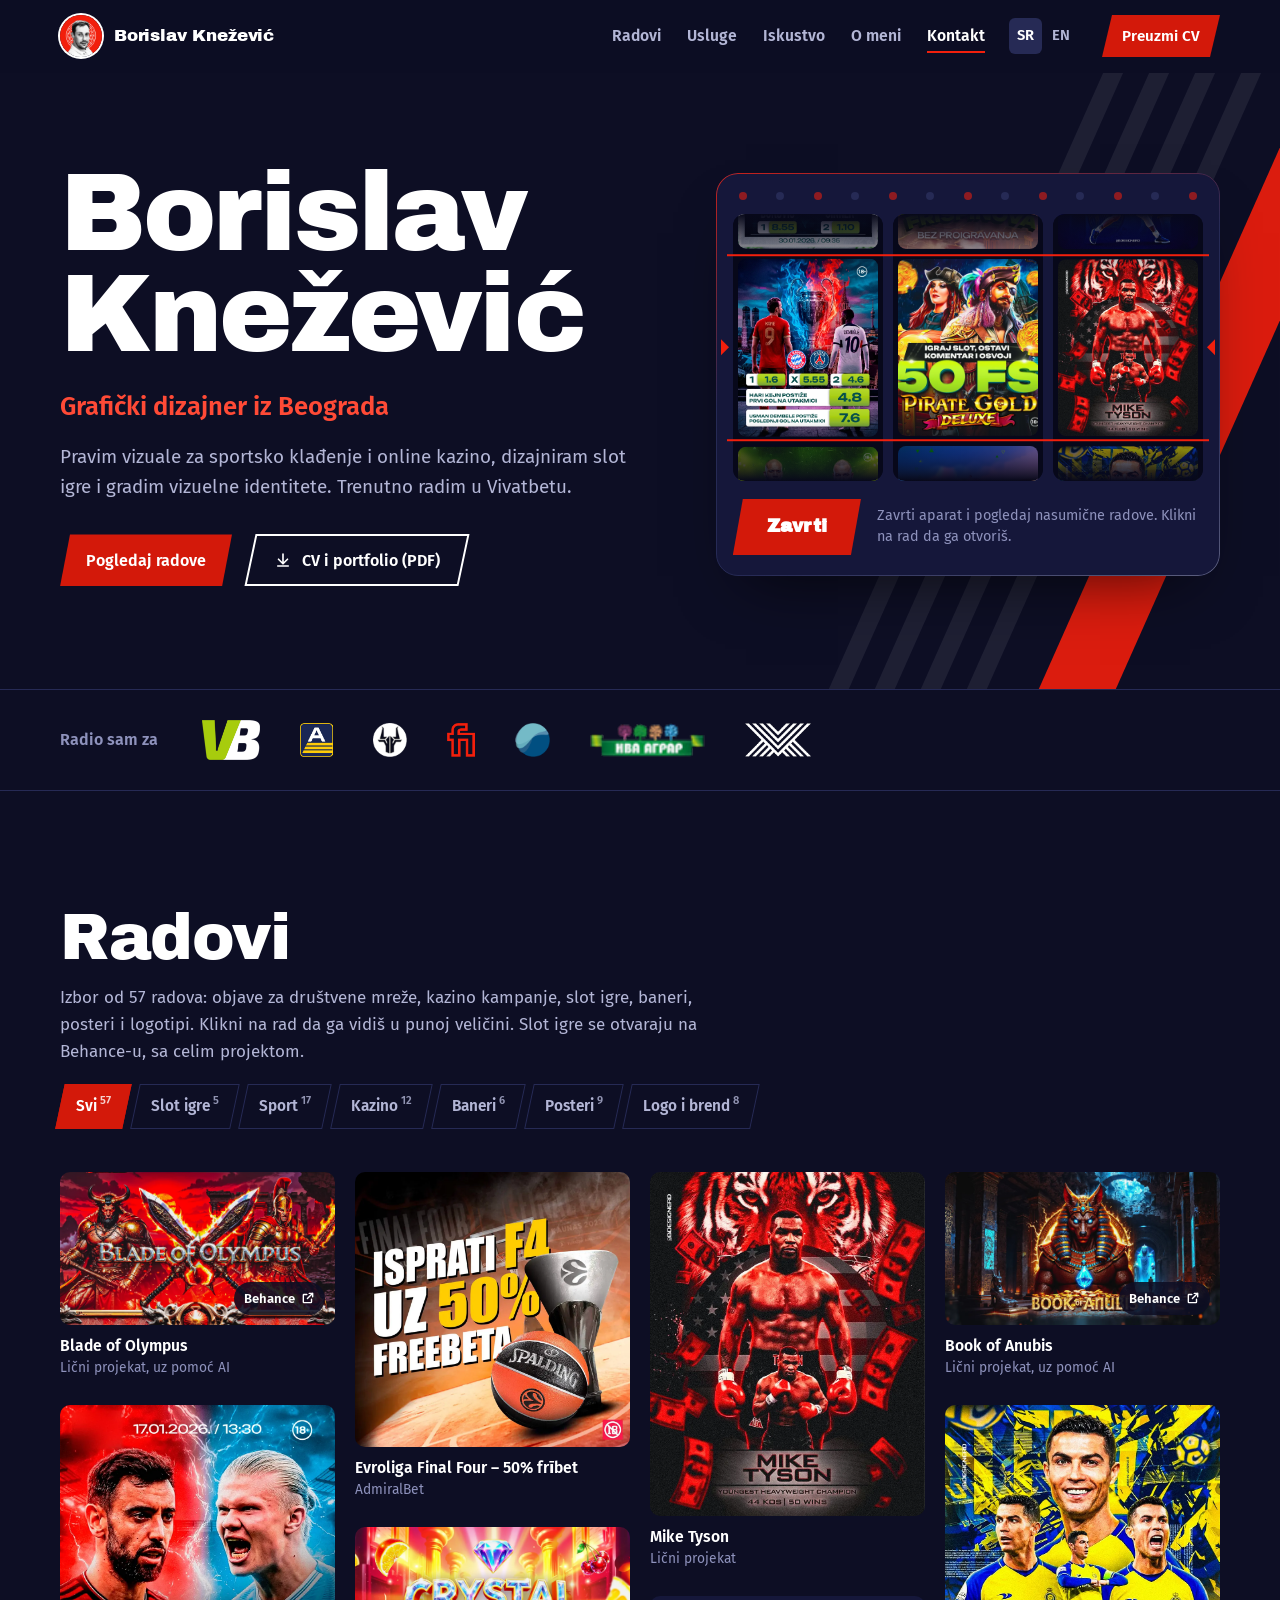
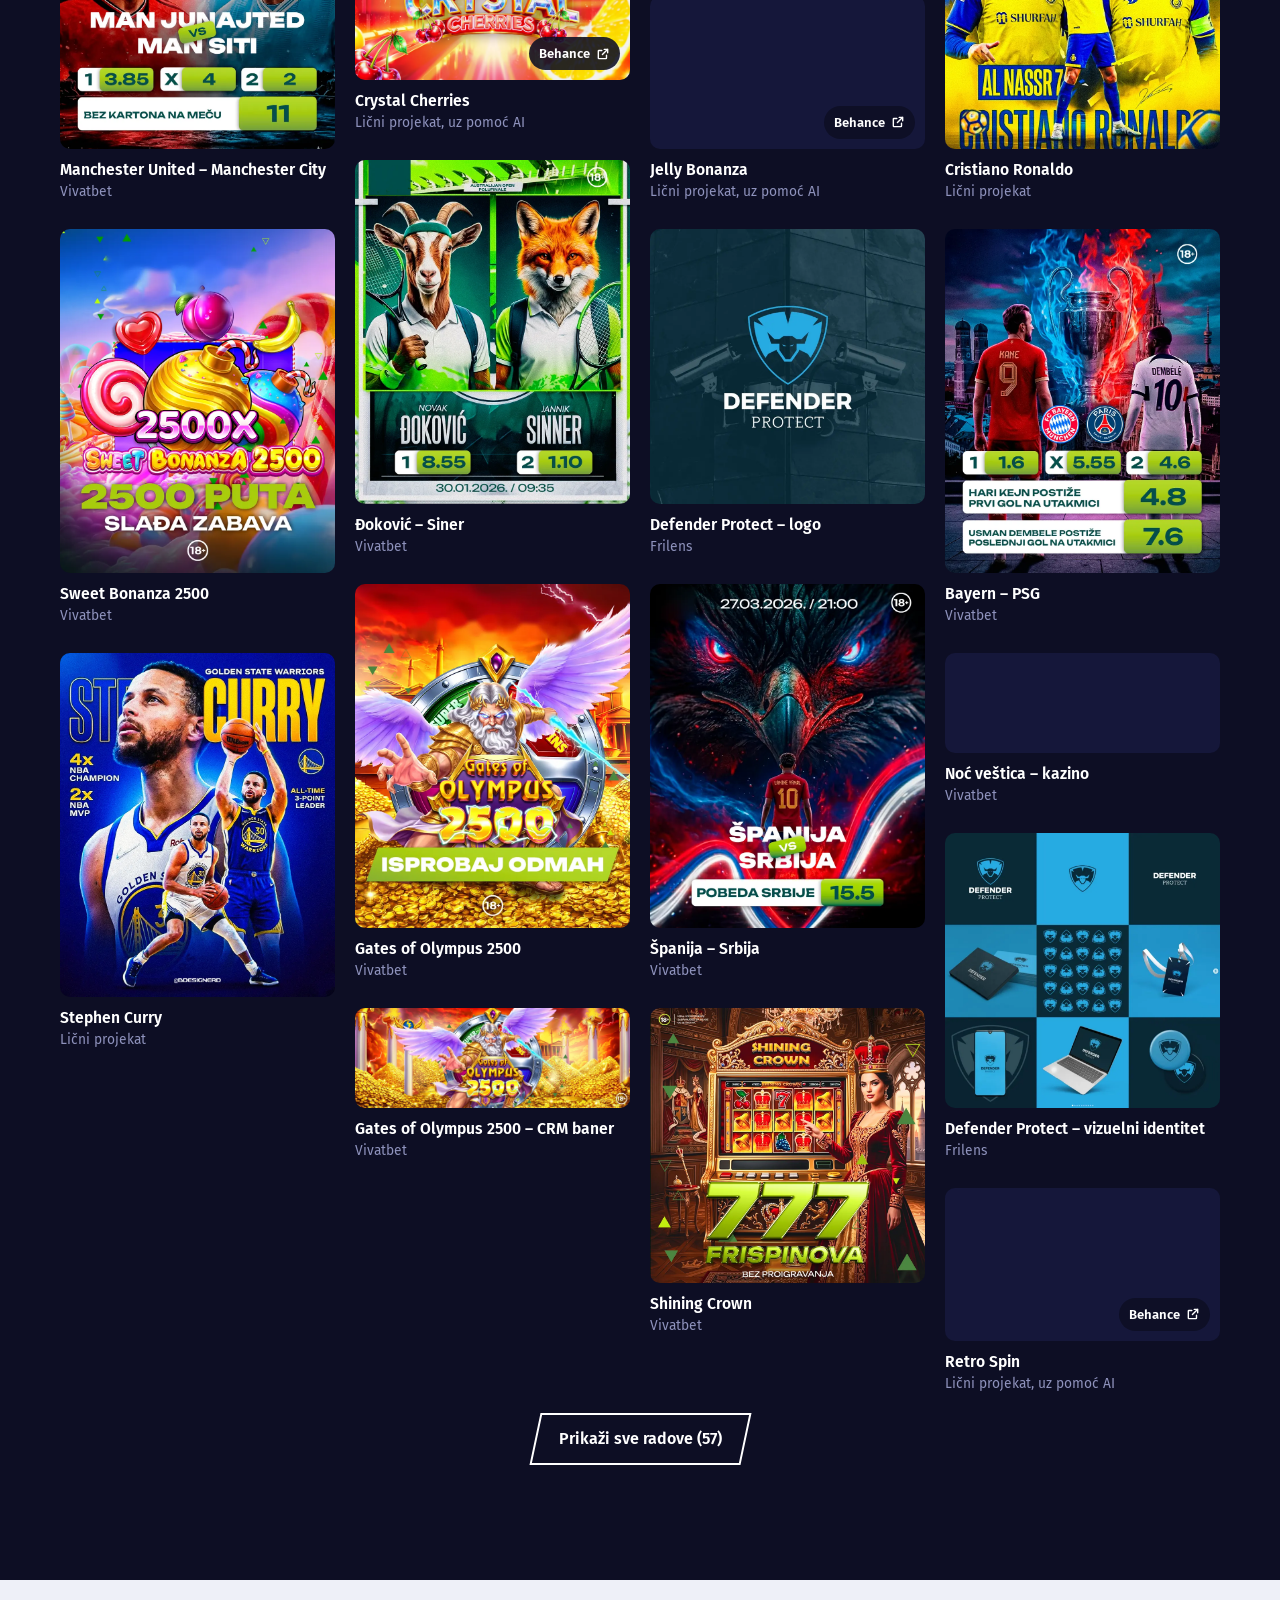
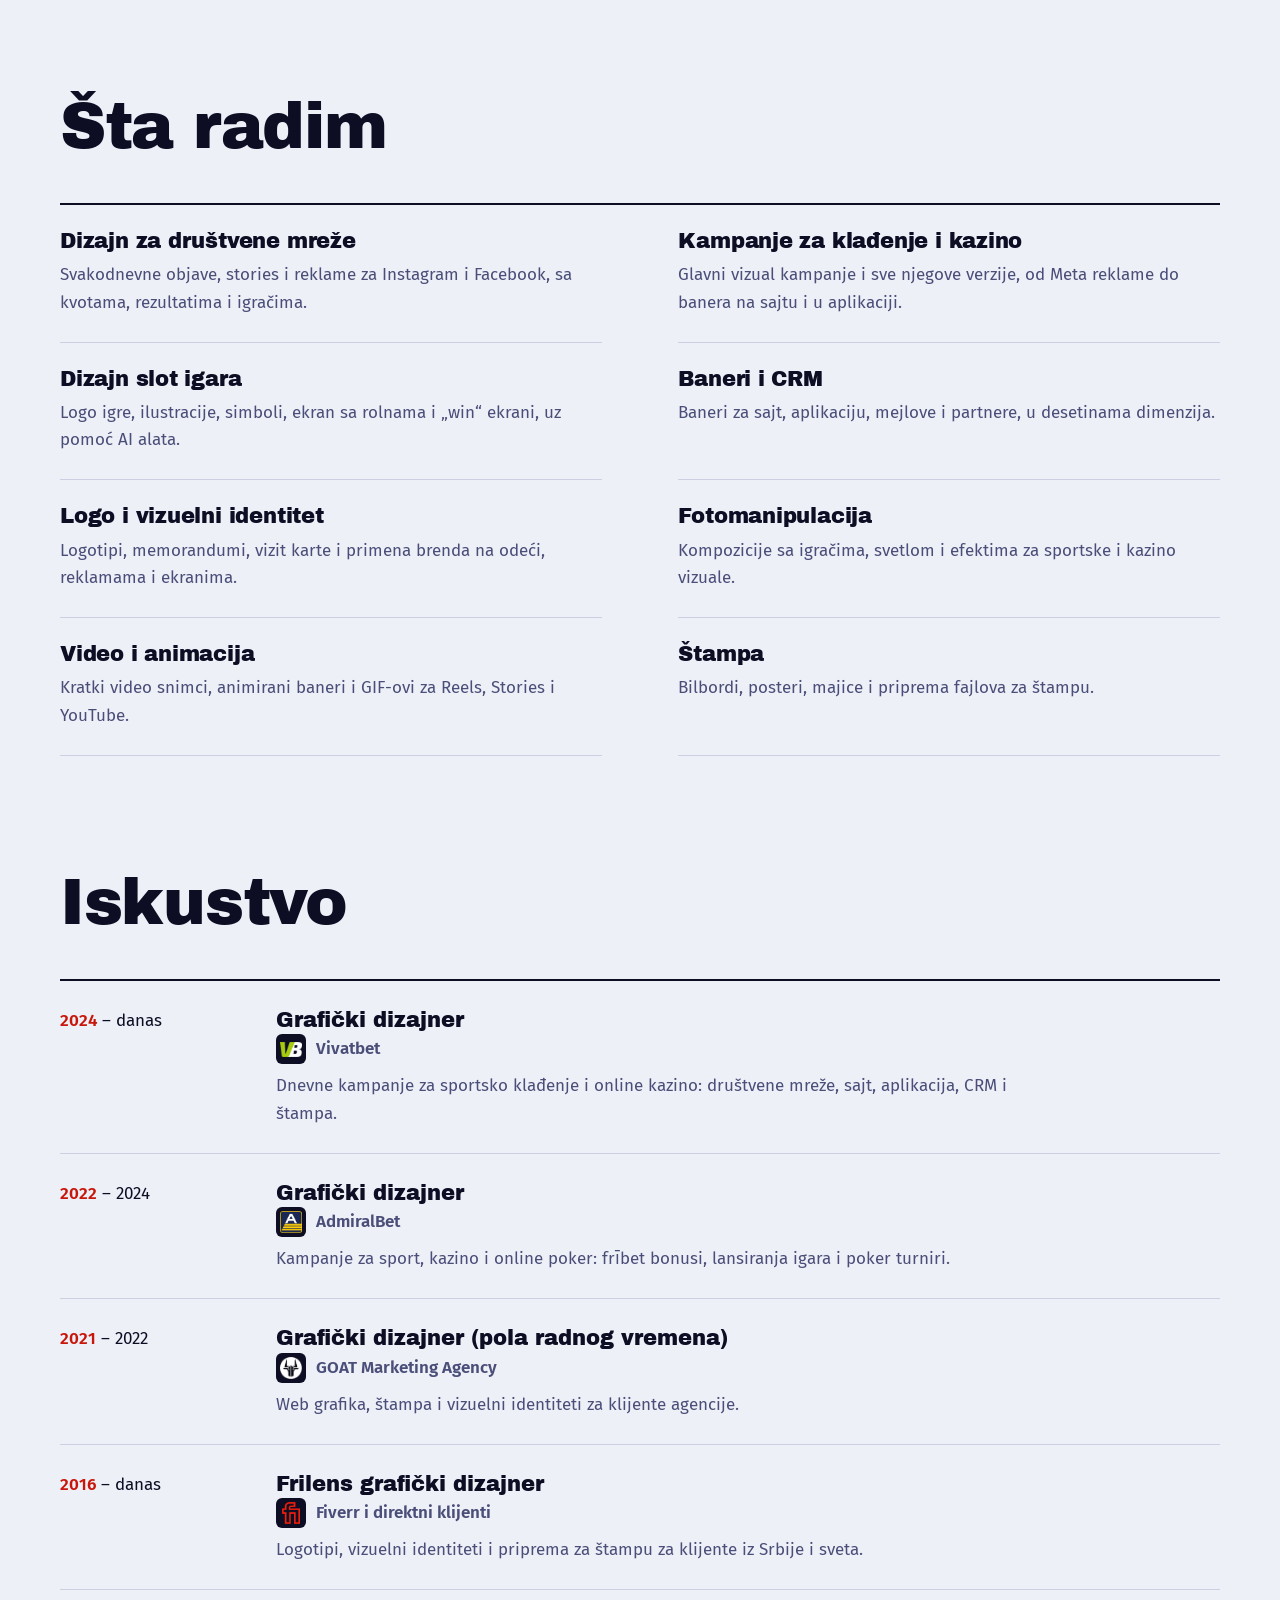
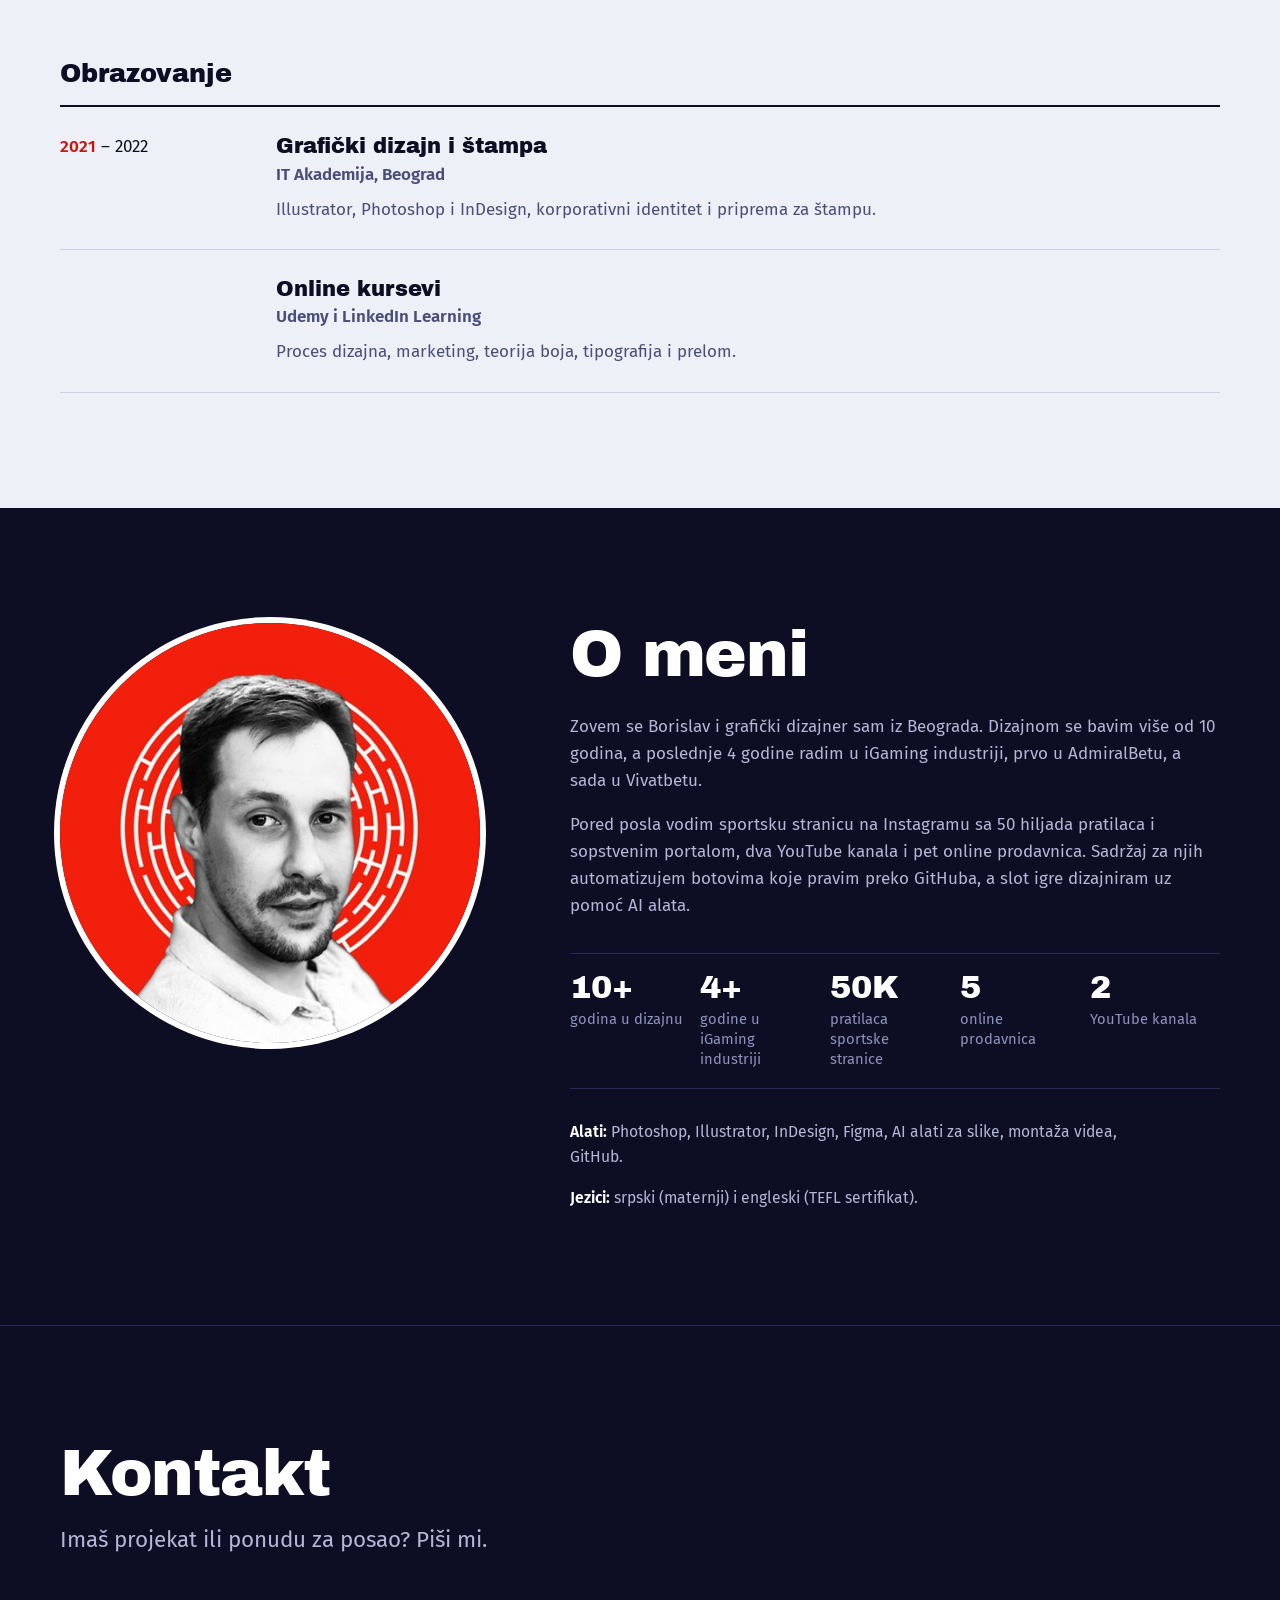
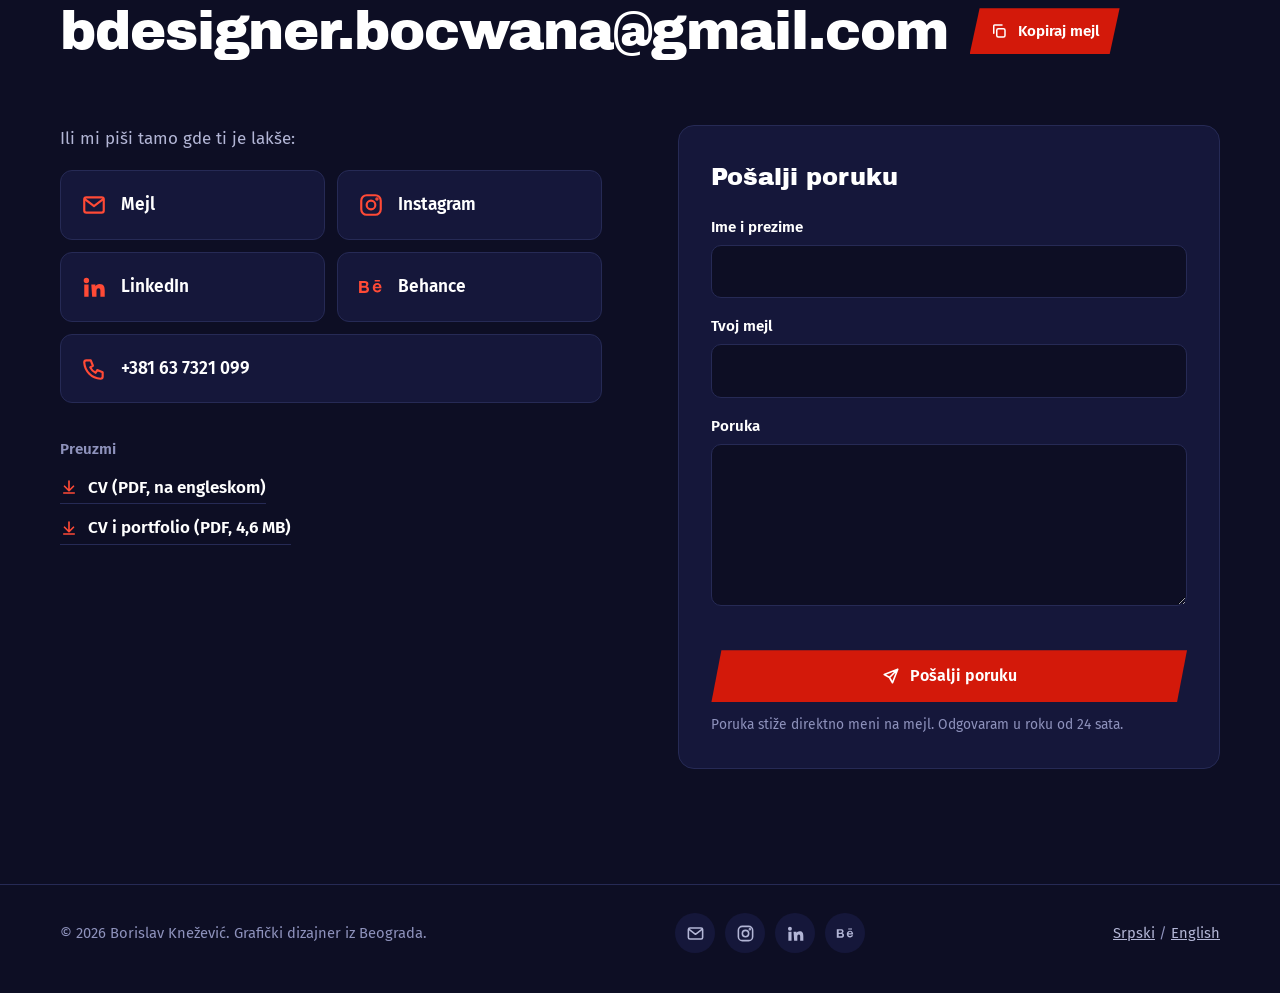
==== commit 45df55b8: "Add files via upload" ====
--- a/index.html
+++ b/index.html
@@ -156,14 +156,15 @@
           <li><a href="files/Borislav-Knezevic-CV-Portfolio.pdf" download><svg viewBox="0 0 24 24" fill="none" stroke="currentColor" stroke-width="2.2" stroke-linecap="round" stroke-linejoin="round" aria-hidden="true"><path d="M12 4v12M6 11l6 6 6-6M5 20h14"/></svg>CV i portfolio (PDF, 4,6 MB)</a></li>
         </ul>
       </div>
-      <form class="form" id="contact-form" novalidate data-email="bdesigner.bocwana@gmail.com" data-subject="Poruka sa sajta" data-err="Popuni ime, ispravan mejl i poruku.">
+      <form class="form" id="contact-form" novalidate data-email="bdesigner.bocwana@gmail.com" data-subject="Poruka sa sajta" data-err="Popuni ime, ispravan mejl i poruku." data-sending="Šaljem…" data-ok="Hvala! Poruka je poslata, javiću ti se uskoro." data-fail="Poruka nije poslata. Pokušaj ponovo ili mi piši direktno na bdesigner.bocwana@gmail.com.">
         <h3>Pošalji poruku</h3>
         <div class="field"><label for="f-name">Ime i prezime</label><input id="f-name" name="name" type="text" autocomplete="name" required></div>
         <div class="field"><label for="f-email">Tvoj mejl</label><input id="f-email" name="email" type="email" autocomplete="email" required></div>
         <div class="field"><label for="f-msg">Poruka</label><textarea id="f-msg" name="message" rows="5" required></textarea></div>
+        <input type="text" name="_honey" class="visually-hidden" tabindex="-1" autocomplete="off" aria-hidden="true">
         <p class="form-err" role="alert"></p>
         <button class="btn" type="submit"><svg viewBox="0 0 24 24" fill="none" stroke="currentColor" stroke-width="2.2" stroke-linecap="round" stroke-linejoin="round" aria-hidden="true"><path d="M21 3L10 14M21 3l-7 18-4-7-7-4z"/></svg>Pošalji poruku</button>
-        <p class="form-note">Dugme otvara tvoju aplikaciju za mejl sa već popunjenom porukom.</p>
+        <p class="form-note">Poruka stiže direktno meni na mejl. Odgovaram u roku od 24 sata.</p>
       </form>
     </div>
   </div>
--- a/assets/css/style.css
+++ b/assets/css/style.css
@@ -231,6 +231,7 @@
 .field [aria-invalid="true"] { border-color: var(--red-on-dark); }
 .form-err { color: var(--red-on-dark); font-weight: 600; font-size: .95rem; min-height: 1.2em; margin-bottom: 10px; }
 .form .btn { width: 100%; }
+.form-err.is-ok { color: #6EE7A0; }
 .form-note { margin-top: 12px; font-size: .86rem; color: var(--muted-2); }
 .dl-title { font-family: var(--text); font-weight: 600; font-size: .95rem; color: var(--muted-2); margin: 34px 0 12px; }
 .downloads li + li { margin-top: 10px; }
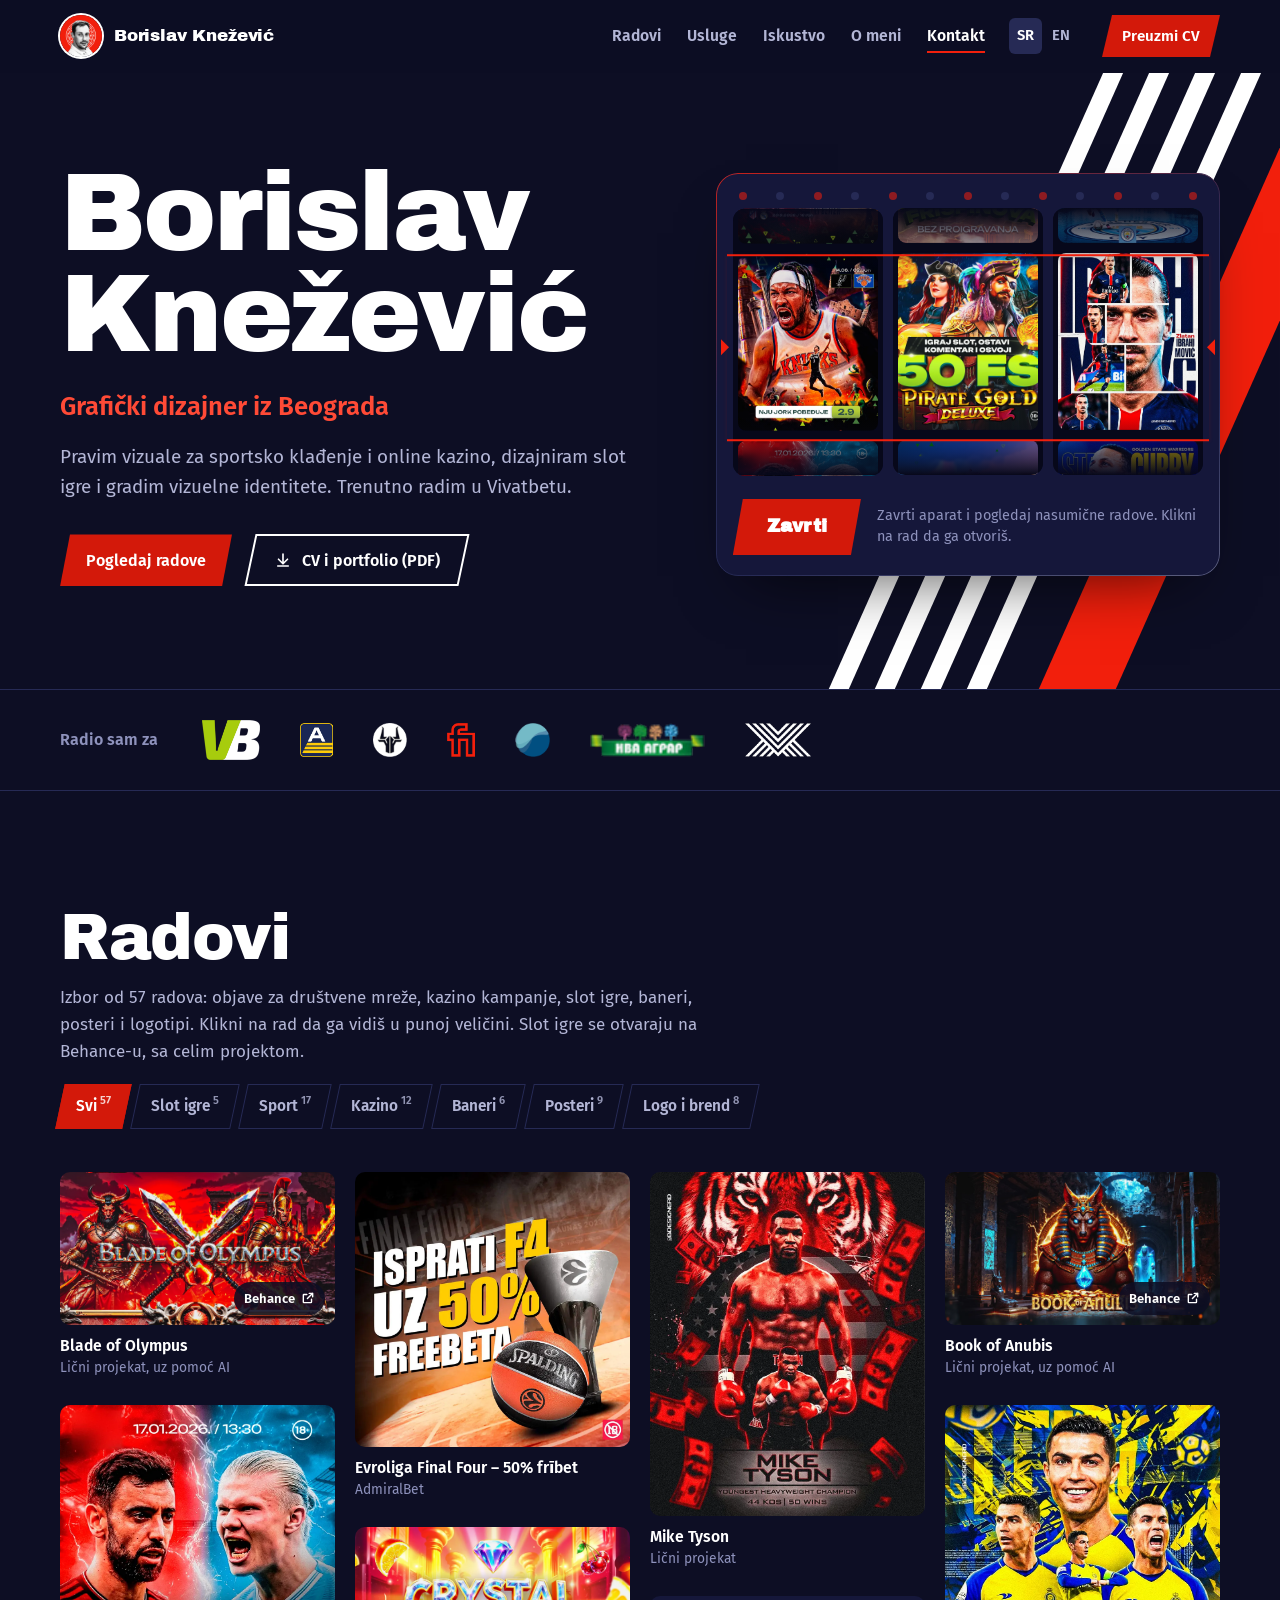
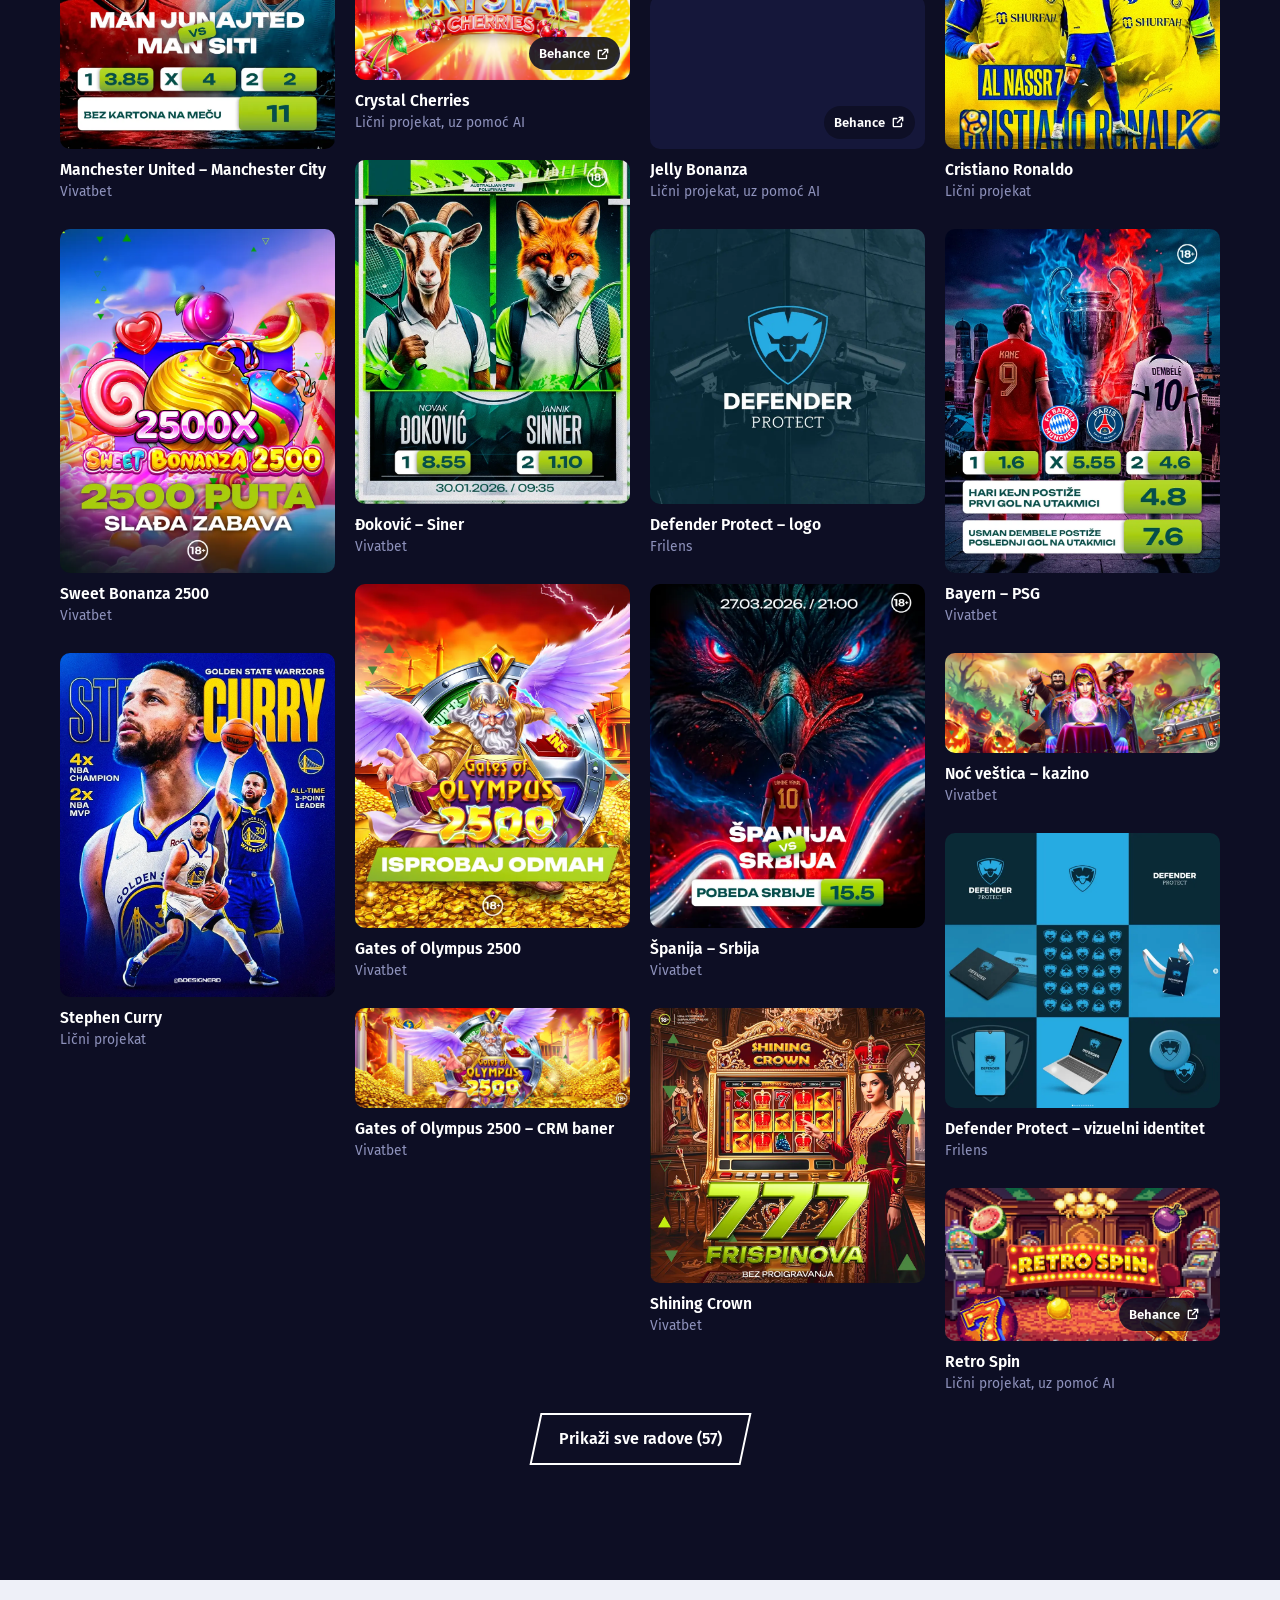
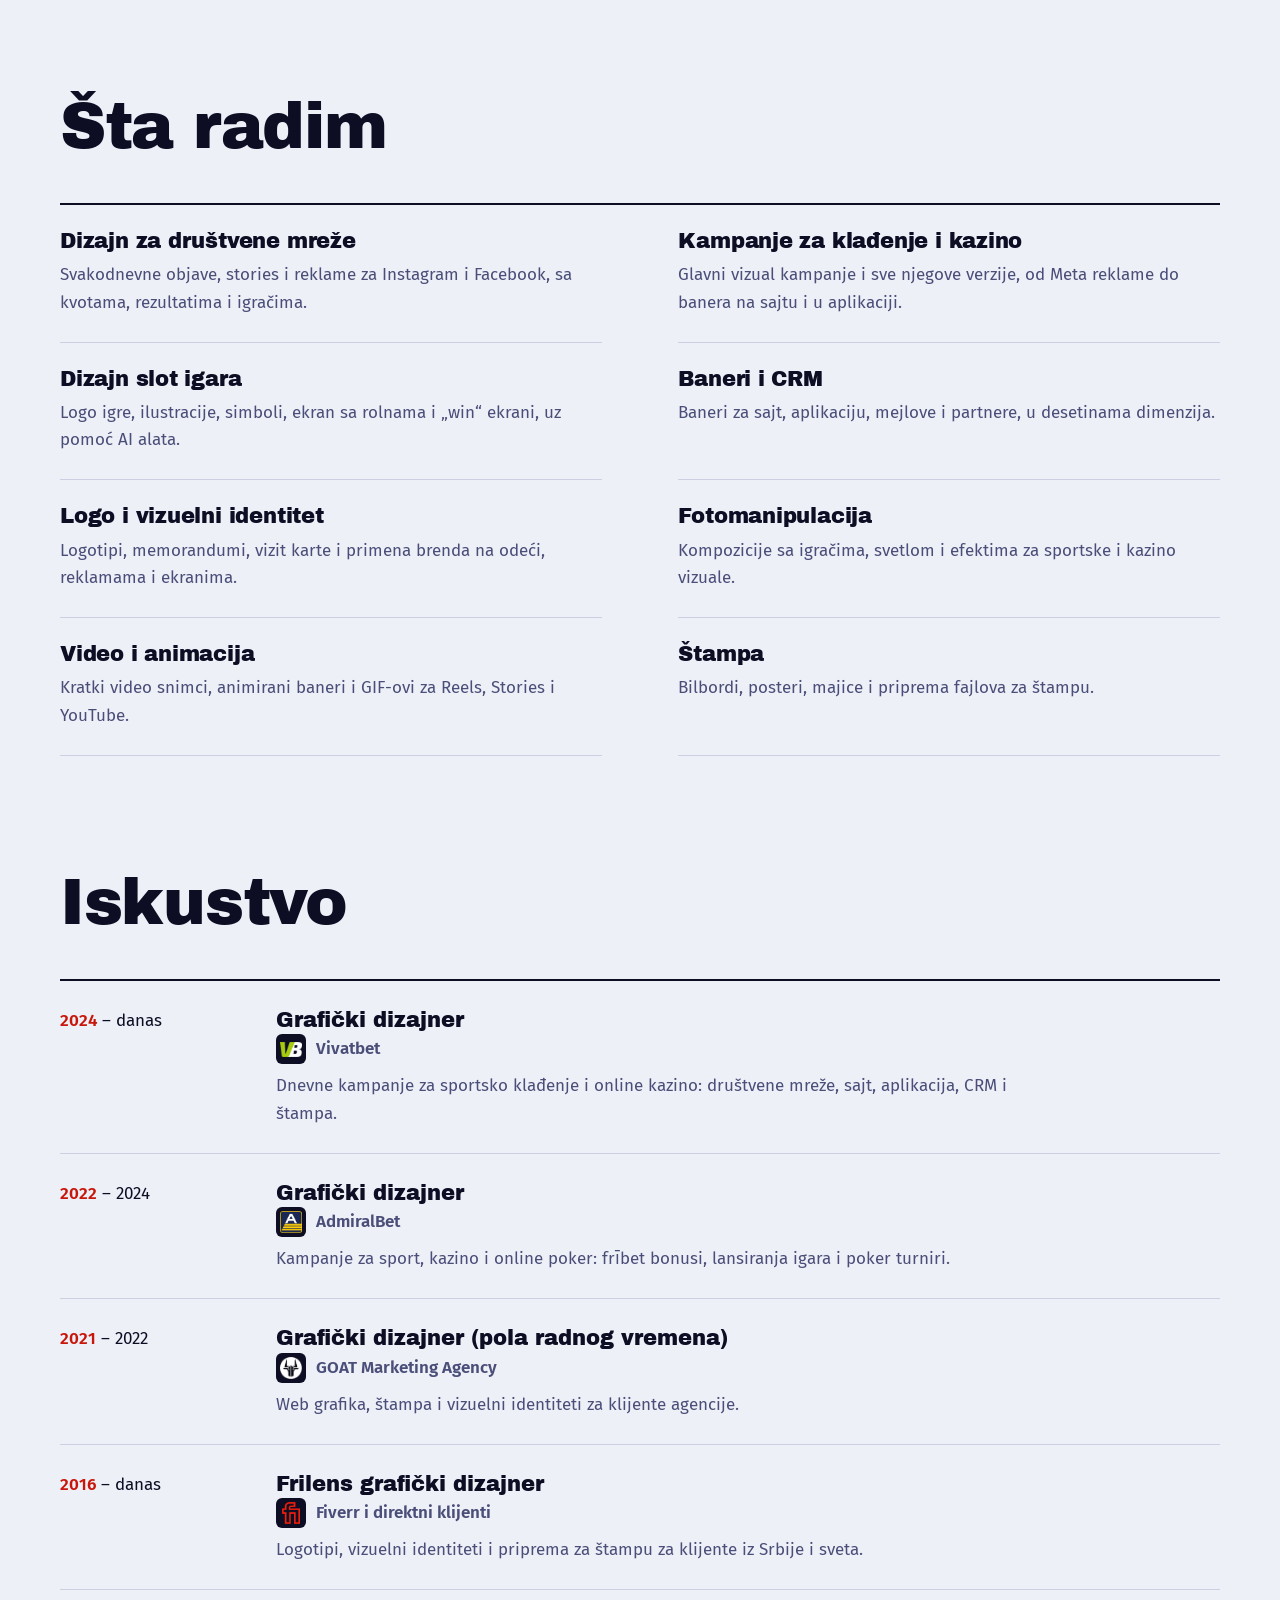
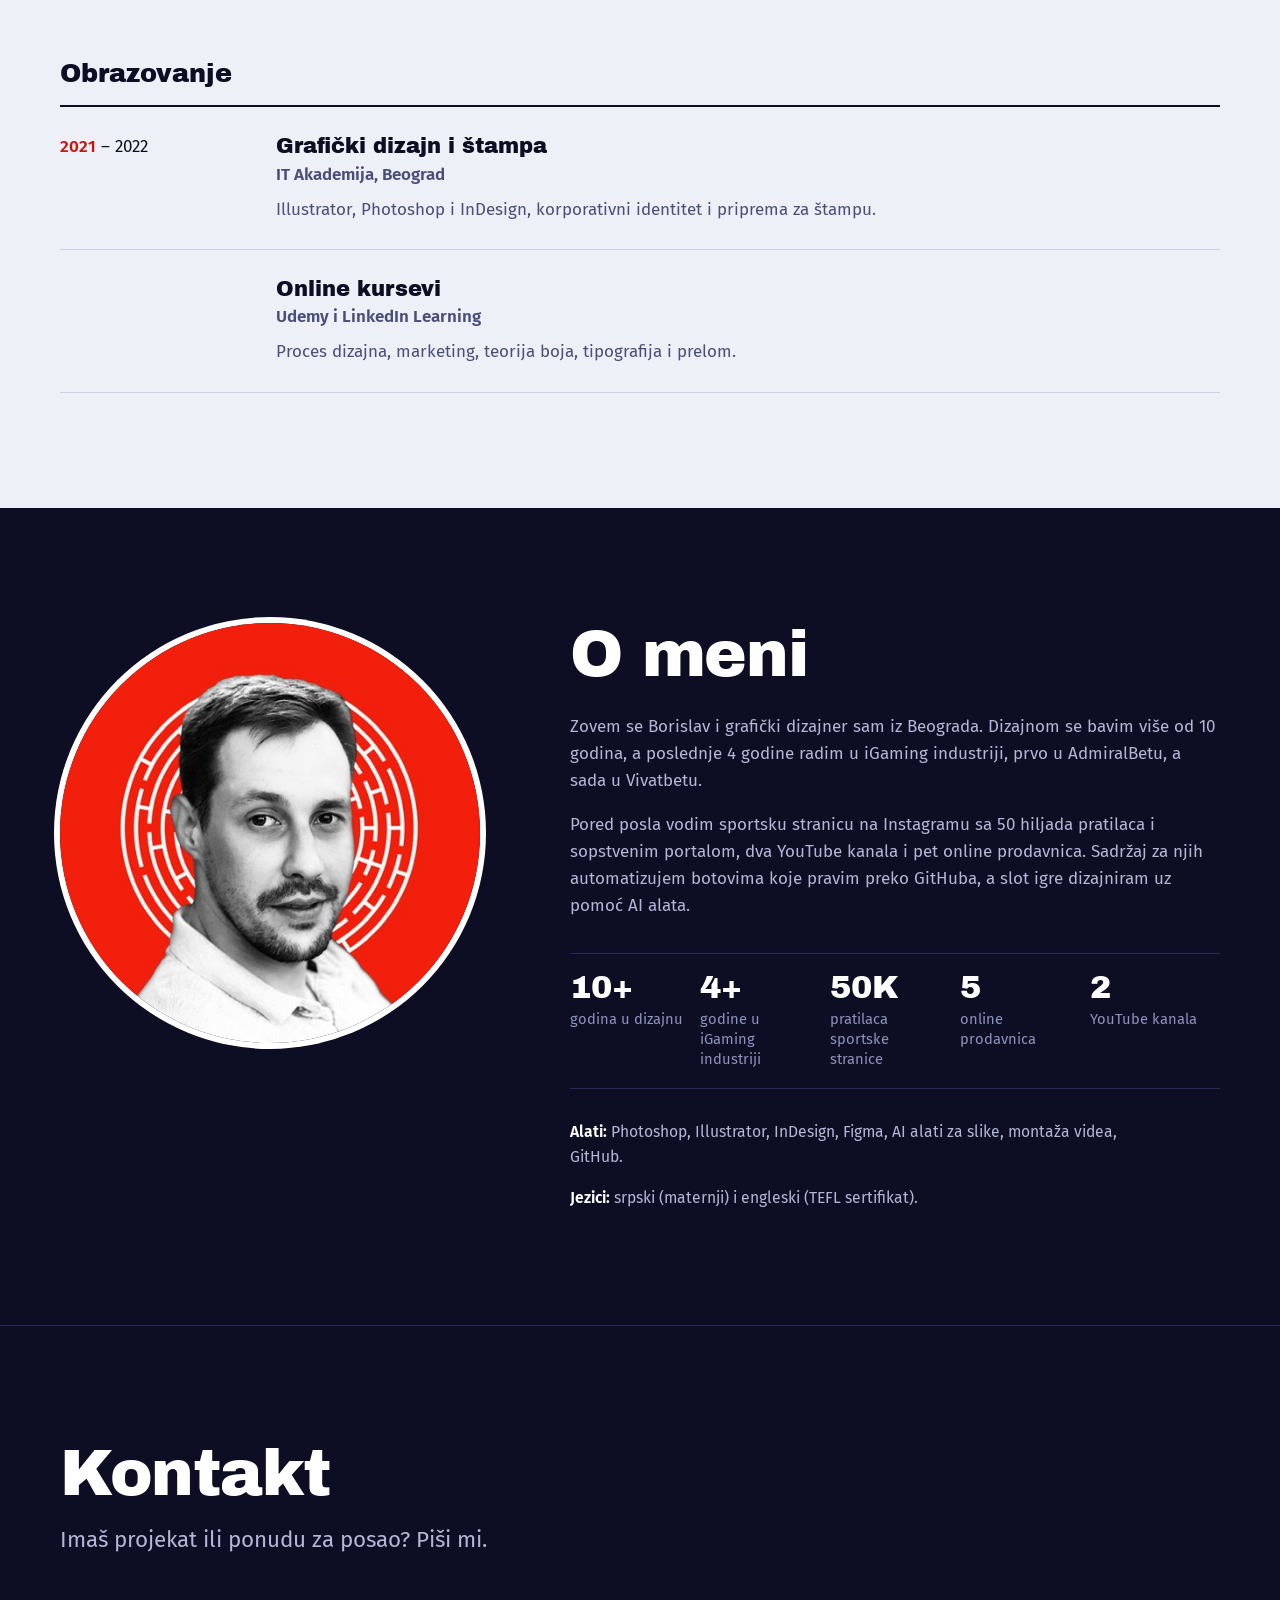
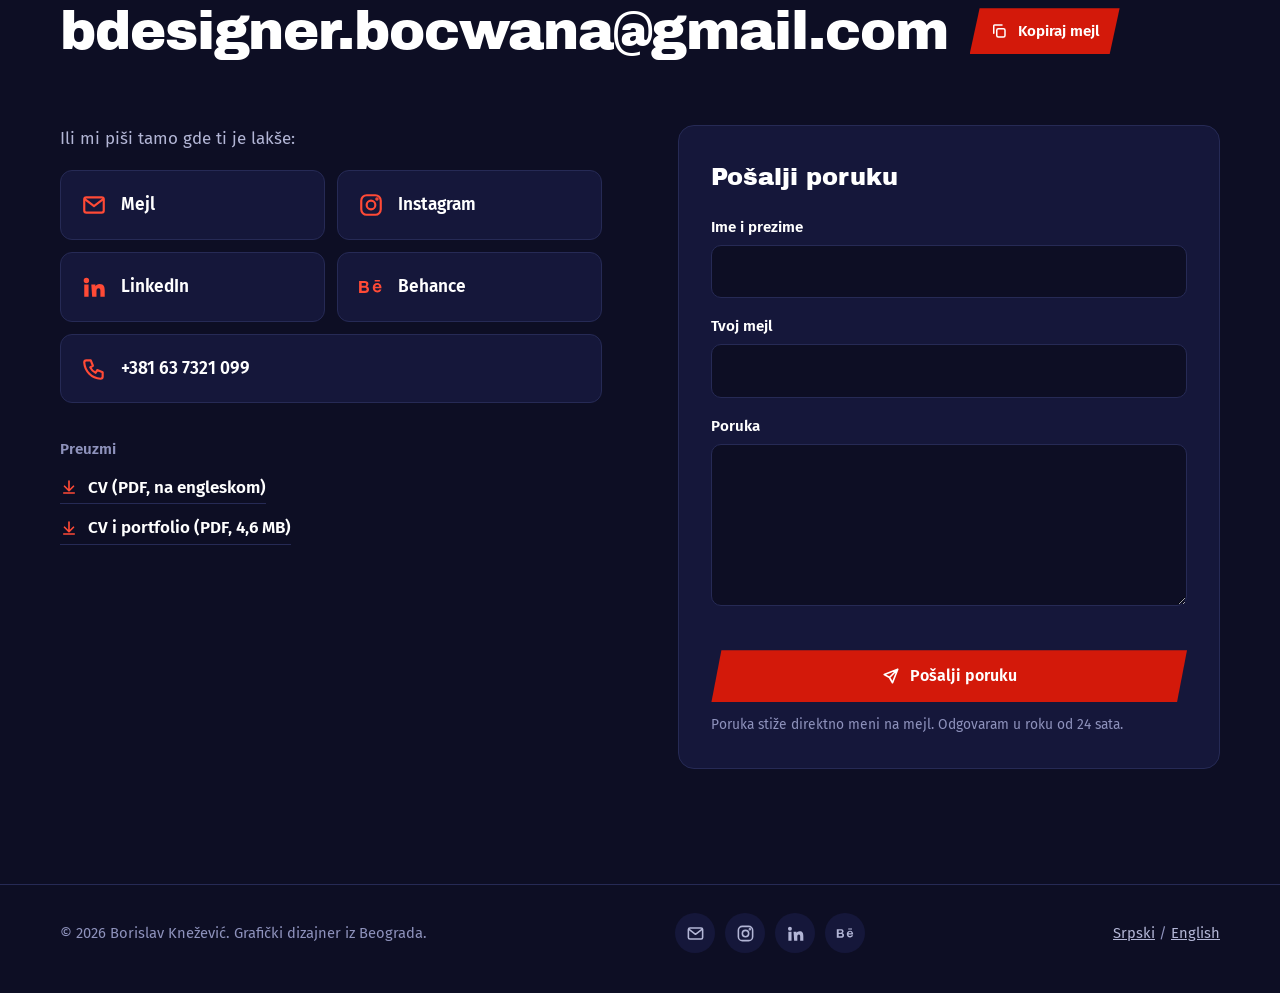
==== commit b828ade0: "Add files via upload" ====
--- a/index.html
+++ b/index.html
@@ -39,6 +39,8 @@
 <link rel="preload" href="assets/fonts/archivo-black.woff" as="font" type="font/woff" crossorigin>
 <link rel="preload" href="assets/fonts/fira-sans-400.woff" as="font" type="font/woff" crossorigin>
 <link rel="stylesheet" href="assets/css/style.css">
+<link rel="preconnect" href="https://cdn.jsdelivr.net" crossorigin>
+<script>if(!matchMedia("(prefers-reduced-motion: reduce)").matches){document.documentElement.classList.add("motion");setTimeout(function(){document.documentElement.classList.remove("motion")},3000)}</script>
 <script type="application/ld+json">{"@context":"https://schema.org","@graph":[{"@type":"Person","@id":"https://borislavknezevic.com/#person","name":"Borislav Knežević","alternateName":["Borislav Knezevic","bdesignerd"],"jobTitle":"Grafički dizajner","description":"Grafički dizajner iz Beograda: kampanje za sportsko klađenje i online kazino, dizajn slot igara, objave za društvene mreže, baneri, posteri i logotipi.","url":"https://borislavknezevic.com/","image":"https://borislavknezevic.com/assets/img/borislav-knezevic.jpg","email":"mailto:bdesigner.bocwana@gmail.com","telephone":"+381637321099","address":{"@type":"PostalAddress","addressLocality":"Beograd","addressCountry":"RS"},"worksFor":{"@type":"Organization","name":"Vivatbet"},"alumniOf":{"@type":"EducationalOrganization","name":"IT Akademija"},"knowsAbout":["grafički dizajn","iGaming dizajn","dizajn slot igara","dizajn za društvene mreže","logo dizajn","vizuelni identitet","fotomanipulacija","montaža videa"],"knowsLanguage":["sr","en"],"sameAs":["https://www.behance.net/bdesignerd93","https://www.instagram.com/bdesignerd","https://www.linkedin.com/in/borislav-knezevic"]},{"@type":"WebSite","@id":"https://borislavknezevic.com/#website","url":"https://borislavknezevic.com/","name":"Borislav Knežević","inLanguage":["sr-Latn","en"],"publisher":{"@id":"https://borislavknezevic.com/#person"}},{"@type":"ProfilePage","@id":"https://borislavknezevic.com/#page","url":"https://borislavknezevic.com/","name":"Borislav Knežević – grafički dizajner iz Beograda | iGaming, sport i slot igre","description":"Grafički dizajner iz Beograda: kampanje za sportsko klađenje i online kazino, dizajn slot igara, objave za društvene mreže, baneri, posteri i logotipi.","inLanguage":"sr-Latn","isPartOf":{"@id":"https://borislavknezevic.com/#website"},"mainEntity":{"@id":"https://borislavknezevic.com/#person"},"dateModified":"2026-11-18","primaryImageOfPage":{"@type":"ImageObject","url":"https://borislavknezevic.com/assets/img/og-sr.jpg","width":1200,"height":630}},{"@type":"ImageGallery","@id":"https://borislavknezevic.com/#radovi","name":"Radovi Borislava Kneževića","url":"https://borislavknezevic.com/#radovi","author":{"@id":"https://borislavknezevic.com/#person"},"image":[{"@type":"ImageObject","contentUrl":"https://borislavknezevic.com/assets/img/work/blade-of-olympus-slot-game.webp","name":"Blade of Olympus","description":"Dizajn slot igre: Blade of Olympus (Lični projekat, uz pomoć AI)","width":1320,"height":733,"creator":{"@type":"Person","name":"Borislav Knežević"},"creditText":"Borislav Knežević","copyrightNotice":"© Borislav Knežević"},{"@type":"ImageObject","contentUrl":"https://borislavknezevic.com/assets/img/work/manchester-united-vs-manchester-city-post.webp","name":"Manchester United – Manchester City","description":"Sportska objava za društvene mreže: Manchester United – Manchester City (Vivatbet)","width":820,"height":1025,"creator":{"@type":"Person","name":"Borislav Knežević"},"creditText":"Borislav Knežević","copyrightNotice":"© Borislav Knežević"},{"@type":"ImageObject","contentUrl":"https://borislavknezevic.com/assets/img/work/sweet-bonanza-2500-casino-campaign.webp","name":"Sweet Bonanza 2500","description":"Vizual za online kazino kampanju: Sweet Bonanza 2500 (Vivatbet)","width":820,"height":1025,"creator":{"@type":"Person","name":"Borislav Knežević"},"creditText":"Borislav Knežević","copyrightNotice":"© Borislav Knežević"},{"@type":"ImageObject","contentUrl":"https://borislavknezevic.com/assets/img/work/stephen-curry-poster.webp","name":"Stephen Curry","description":"Sportski poster: Stephen Curry (Lični projekat)","width":820,"height":1025,"creator":{"@type":"Person","name":"Borislav Knežević"},"creditText":"Borislav Knežević","copyrightNotice":"© Borislav Knežević"},{"@type":"ImageObject","contentUrl":"https://borislavknezevic.com/assets/img/work/euroleague-final-four-freebet-banner.webp","name":"Evroliga Final Four – 50% frībet","description":"Sportska objava za društvene mreže: Evroliga Final Four – 50% frībet (AdmiralBet)","width":960,"height":960,"creator":{"@type":"Person","name":"Borislav Knežević"},"creditText":"Borislav Knežević","copyrightNotice":"© Borislav Knežević"},{"@type":"ImageObject","contentUrl":"https://borislavknezevic.com/assets/img/work/crystal-cherries-slot-game.webp","name":"Crystal Cherries","description":"Dizajn slot igre: Crystal Cherries (Lični projekat, uz pomoć AI)","width":1320,"height":733,"creator":{"@type":"Person","name":"Borislav Knežević"},"creditText":"Borislav Knežević","copyrightNotice":"© Borislav Knežević"},{"@type":"ImageObject","contentUrl":"https://borislavknezevic.com/assets/img/work/djokovic-vs-sinner-tennis-post.webp","name":"Đoković – Siner","description":"Sportska objava za društvene mreže: Đoković – Siner (Vivatbet)","width":820,"height":1025,"creator":{"@type":"Person","name":"Borislav Knežević"},"creditText":"Borislav Knežević","copyrightNotice":"© Borislav Knežević"},{"@type":"ImageObject","contentUrl":"https://borislavknezevic.com/assets/img/work/gates-of-olympus-2500-casino-campaign.webp","name":"Gates of Olympus 2500","description":"Vizual za online kazino kampanju: Gates of Olympus 2500 (Vivatbet)","width":820,"height":1025,"creator":{"@type":"Person","name":"Borislav Knežević"},"creditText":"Borislav Knežević","copyrightNotice":"© Borislav Knežević"},{"@type":"ImageObject","contentUrl":"https://borislavknezevic.com/assets/img/work/gates-of-olympus-crm-banner.webp","name":"Gates of Olympus 2500 – CRM baner","description":"Baner za sajt i CRM: Gates of Olympus 2500 – CRM baner (Vivatbet)","width":1320,"height":481,"creator":{"@type":"Person","name":"Borislav Knežević"},"creditText":"Borislav Knežević","copyrightNotice":"© Borislav Knežević"},{"@type":"ImageObject","contentUrl":"https://borislavknezevic.com/assets/img/work/mike-tyson-poster.webp","name":"Mike Tyson","description":"Sportski poster: Mike Tyson (Lični projekat)","width":820,"height":1025,"creator":{"@type":"Person","name":"Borislav Knežević"},"creditText":"Borislav Knežević","copyrightNotice":"© Borislav Knežević"},{"@type":"ImageObject","contentUrl":"https://borislavknezevic.com/assets/img/work/jelly-bonanza-slot-game.webp","name":"Jelly Bonanza","description":"Dizajn slot igre: Jelly Bonanza (Lični projekat, uz pomoć AI)","width":1320,"height":733,"creator":{"@type":"Person","name":"Borislav Knežević"},"creditText":"Borislav Knežević","copyrightNotice":"© Borislav Knežević"},{"@type":"ImageObject","contentUrl":"https://borislavknezevic.com/assets/img/work/defender-protect-logo.webp","name":"Defender Protect – logo","description":"Logo i vizuelni identitet: Defender Protect – logo (Frilens)","width":960,"height":960,"creator":{"@type":"Person","name":"Borislav Knežević"},"creditText":"Borislav Knežević","copyrightNotice":"© Borislav Knežević"},{"@type":"ImageObject","contentUrl":"https://borislavknezevic.com/assets/img/work/spain-vs-serbia-football-post.webp","name":"Španija – Srbija","description":"Sportska objava za društvene mreže: Španija – Srbija (Vivatbet)","width":820,"height":1025,"creator":{"@type":"Person","name":"Borislav Knežević"},"creditText":"Borislav Knežević","copyrightNotice":"© Borislav Knežević"},{"@type":"ImageObject","contentUrl":"https://borislavknezevic.com/assets/img/work/shining-crown-slot-ad.webp","name":"Shining Crown","description":"Vizual za online kazino kampanju: Shining Crown (Vivatbet)","width":960,"height":960,"creator":{"@type":"Person","name":"Borislav Knežević"},"creditText":"Borislav Knežević","copyrightNotice":"© Borislav Knežević"},{"@type":"ImageObject","contentUrl":"https://borislavknezevic.com/assets/img/work/book-of-anubis-slot-game.webp","name":"Book of Anubis","description":"Dizajn slot igre: Book of Anubis (Lični projekat, uz pomoć AI)","width":1320,"height":733,"creator":{"@type":"Person","name":"Borislav Knežević"},"creditText":"Borislav Knežević","copyrightNotice":"© Borislav Knežević"},{"@type":"ImageObject","contentUrl":"https://borislavknezevic.com/assets/img/work/cristiano-ronaldo-poster.webp","name":"Cristiano Ronaldo","description":"Sportski poster: Cristiano Ronaldo (Lični projekat)","width":820,"height":1025,"creator":{"@type":"Person","name":"Borislav Knežević"},"creditText":"Borislav Knežević","copyrightNotice":"© Borislav Knežević"},{"@type":"ImageObject","contentUrl":"https://borislavknezevic.com/assets/img/work/bayern-vs-psg-champions-league-post.webp","name":"Bayern – PSG","description":"Sportska objava za društvene mreže: Bayern – PSG (Vivatbet)","width":820,"height":1025,"creator":{"@type":"Person","name":"Borislav Knežević"},"creditText":"Borislav Knežević","copyrightNotice":"© Borislav Knežević"},{"@type":"ImageObject","contentUrl":"https://borislavknezevic.com/assets/img/work/halloween-casino-banner.webp","name":"Noć veštica – kazino","description":"Baner za sajt i CRM: Noć veštica – kazino (Vivatbet)","width":1320,"height":481,"creator":{"@type":"Person","name":"Borislav Knežević"},"creditText":"Borislav Knežević","copyrightNotice":"© Borislav Knežević"},{"@type":"ImageObject","contentUrl":"https://borislavknezevic.com/assets/img/work/defender-protect-brand-identity.webp","name":"Defender Protect – vizuelni identitet","description":"Logo i vizuelni identitet: Defender Protect – vizuelni identitet (Frilens)","width":960,"height":958,"creator":{"@type":"Person","name":"Borislav Knežević"},"creditText":"Borislav Knežević","copyrightNotice":"© Borislav Knežević"},{"@type":"ImageObject","contentUrl":"https://borislavknezevic.com/assets/img/work/retro-spin-slot-game.webp","name":"Retro Spin","description":"Dizajn slot igre: Retro Spin (Lični projekat, uz pomoć AI)","width":1320,"height":733,"creator":{"@type":"Person","name":"Borislav Knežević"},"creditText":"Borislav Knežević","copyrightNotice":"© Borislav Knežević"},{"@type":"ImageObject","contentUrl":"https://borislavknezevic.com/assets/img/work/chelsea-vs-manchester-united-post.webp","name":"Chelsea – Manchester United","description":"Sportska objava za društvene mreže: Chelsea – Manchester United (Vivatbet)","width":820,"height":1025,"creator":{"@type":"Person","name":"Borislav Knežević"},"creditText":"Borislav Knežević","copyrightNotice":"© Borislav Knežević"},{"@type":"ImageObject","contentUrl":"https://borislavknezevic.com/assets/img/work/pot-of-gold-free-spins-ad.webp","name":"Ćup zlata – besplatni spinovi","description":"Vizual za online kazino kampanju: Ćup zlata – besplatni spinovi (Vivatbet)","width":960,"height":960,"creator":{"@type":"Person","name":"Borislav Knežević"},"creditText":"Borislav Knežević","copyrightNotice":"© Borislav Knežević"},{"@type":"ImageObject","contentUrl":"https://borislavknezevic.com/assets/img/work/kobe-bryant-poster.webp","name":"Kobe Bryant","description":"Sportski poster: Kobe Bryant (Lični projekat)","width":820,"height":1025,"creator":{"@type":"Person","name":"Borislav Knežević"},"creditText":"Borislav Knežević","copyrightNotice":"© Borislav Knežević"},{"@type":"ImageObject","contentUrl":"https://borislavknezevic.com/assets/img/work/phoenix-star-exclusive-game-banner.webp","name":"Phoenix Star – ekskluzivna igra","description":"Vizual za online kazino kampanju: Phoenix Star – ekskluzivna igra (AdmiralBet)","width":1200,"height":800,"creator":{"@type":"Person","name":"Borislav Knežević"},"creditText":"Borislav Knežević","copyrightNotice":"© Borislav Knežević"},{"@type":"ImageObject","contentUrl":"https://borislavknezevic.com/assets/img/work/ac-milan-vs-inter-derby-post.webp","name":"Milan – Inter","description":"Sportska objava za društvene mreže: Milan – Inter (Vivatbet)","width":820,"height":1025,"creator":{"@type":"Person","name":"Borislav Knežević"},"creditText":"Borislav Knežević","copyrightNotice":"© Borislav Knežević"},{"@type":"ImageObject","contentUrl":"https://borislavknezevic.com/assets/img/work/athena-free-spins-ad.webp","name":"Athena – 550 besplatnih spinova","description":"Vizual za online kazino kampanju: Athena – 550 besplatnih spinova (Vivatbet)","width":960,"height":960,"creator":{"@type":"Person","name":"Borislav Knežević"},"creditText":"Borislav Knežević","copyrightNotice":"© Borislav Knežević"},{"@type":"ImageObject","contentUrl":"https://borislavknezevic.com/assets/img/work/halloween-sports-banner.webp","name":"Noć veštica – sport","description":"Baner za sajt i CRM: Noć veštica – sport (Vivatbet)","width":1320,"height":481,"creator":{"@type":"Person","name":"Borislav Knežević"},"creditText":"Borislav Knežević","copyrightNotice":"© Borislav Knežević"},{"@type":"ImageObject","contentUrl":"https://borislavknezevic.com/assets/img/work/erling-haaland-poster.webp","name":"Erling Haaland","description":"Sportski poster: Erling Haaland (Lični projekat)","width":820,"height":1018,"creator":{"@type":"Person","name":"Borislav Knežević"},"creditText":"Borislav Knežević","copyrightNotice":"© Borislav Knežević"},{"@type":"ImageObject","contentUrl":"https://borislavknezevic.com/assets/img/work/serpenti-shareholders-logo.webp","name":"Serpenti Shareholders – logo","description":"Logo i vizuelni identitet: Serpenti Shareholders – logo (Frilens)","width":960,"height":962,"creator":{"@type":"Person","name":"Borislav Knežević"},"creditText":"Borislav Knežević","copyrightNotice":"© Borislav Knežević"},{"@type":"ImageObject","contentUrl":"https://borislavknezevic.com/assets/img/work/ufc-gane-vs-hokit-post.webp","name":"UFC: Gane – Hokit","description":"Sportska objava za društvene mreže: UFC: Gane – Hokit (Vivatbet)","width":820,"height":1025,"creator":{"@type":"Person","name":"Borislav Knežević"},"creditText":"Borislav Knežević","copyrightNotice":"© Borislav Knežević"},{"@type":"ImageObject","contentUrl":"https://borislavknezevic.com/assets/img/work/pirate-gold-deluxe-free-spins.webp","name":"Pirate Gold Deluxe – 50 besplatnih spinova","description":"Vizual za online kazino kampanju: Pirate Gold Deluxe – 50 besplatnih spinova (Vivatbet)","width":820,"height":892,"creator":{"@type":"Person","name":"Borislav Knežević"},"creditText":"Borislav Knežević","copyrightNotice":"© Borislav Knežević"},{"@type":"ImageObject","contentUrl":"https://borislavknezevic.com/assets/img/work/champions-league-freebet-banner.webp","name":"Liga šampiona – 100% frībet","description":"Sportska objava za društvene mreže: Liga šampiona – 100% frībet (AdmiralBet)","width":1200,"height":800,"creator":{"@type":"Person","name":"Borislav Knežević"},"creditText":"Borislav Knežević","copyrightNotice":"© Borislav Knežević"},{"@type":"ImageObject","contentUrl":"https://borislavknezevic.com/assets/img/work/zlatan-ibrahimovic-poster.webp","name":"Zlatan Ibrahimović","description":"Sportski poster: Zlatan Ibrahimović (Lični projekat)","width":820,"height":1025,"creator":{"@type":"Person","name":"Borislav Knežević"},"creditText":"Borislav Knežević","copyrightNotice":"© Borislav Knežević"},{"@type":"ImageObject","contentUrl":"https://borislavknezevic.com/assets/img/work/super-cup-psg-vs-aston-villa-banner.webp","name":"Superkup: PSG ili Villa?","description":"Baner za sajt i CRM: Superkup: PSG ili Villa? (Vivatbet)","width":1320,"height":481,"creator":{"@type":"Person","name":"Borislav Knežević"},"creditText":"Borislav Knežević","copyrightNotice":"© Borislav Knežević"},{"@type":"ImageObject","contentUrl":"https://borislavknezevic.com/assets/img/work/serpenti-shareholders-brand-identity.webp","name":"Serpenti Shareholders – vizuelni identitet","description":"Logo i vizuelni identitet: Serpenti Shareholders – vizuelni identitet (Frilens)","width":960,"height":959,"creator":{"@type":"Person","name":"Borislav Knežević"},"creditText":"Borislav Knežević","copyrightNotice":"© Borislav Knežević"},{"@type":"ImageObject","contentUrl":"https://borislavknezevic.com/assets/img/work/motogp-race-post.webp","name":"MotoGP trka","description":"Sportska objava za društvene mreže: MotoGP trka (Vivatbet)","width":820,"height":1025,"creator":{"@type":"Person","name":"Borislav Knežević"},"creditText":"Borislav Knežević","copyrightNotice":"© Borislav Knežević"},{"@type":"ImageObject","contentUrl":"https://borislavknezevic.com/assets/img/work/spin-like-a-queen-casino-tournament.webp","name":"Spin Like a Queen turnir","description":"Vizual za online kazino kampanju: Spin Like a Queen turnir (Vivatbet)","width":960,"height":1008,"creator":{"@type":"Person","name":"Borislav Knežević"},"creditText":"Borislav Knežević","copyrightNotice":"© Borislav Knežević"},{"@type":"ImageObject","contentUrl":"https://borislavknezevic.com/assets/img/work/allen-iverson-poster.webp","name":"Allen Iverson","description":"Sportski poster: Allen Iverson (Lični projekat)","width":820,"height":1025,"creator":{"@type":"Person","name":"Borislav Knežević"},"creditText":"Borislav Knežević","copyrightNotice":"© Borislav Knežević"},{"@type":"ImageObject","contentUrl":"https://borislavknezevic.com/assets/img/work/manic-potions-game-of-the-week-banner.webp","name":"Manic Potions – igra nedelje","description":"Vizual za online kazino kampanju: Manic Potions – igra nedelje (AdmiralBet)","width":1200,"height":800,"creator":{"@type":"Person","name":"Borislav Knežević"},"creditText":"Borislav Knežević","copyrightNotice":"© Borislav Knežević"},{"@type":"ImageObject","contentUrl":"https://borislavknezevic.com/assets/img/work/real-madrid-matchday-post.webp","name":"Real Madrid","description":"Sportska objava za društvene mreže: Real Madrid (Vivatbet)","width":820,"height":1025,"creator":{"@type":"Person","name":"Borislav Knežević"},"creditText":"Borislav Knežević","copyrightNotice":"© Borislav Knežević"},{"@type":"ImageObject","contentUrl":"https://borislavknezevic.com/assets/img/work/horse-racing-cashback-banner.webp","name":"Konjičke trke – povraćaj do 5.000 RSD","description":"Baner za sajt i CRM: Konjičke trke – povraćaj do 5.000 RSD (Vivatbet)","width":1320,"height":481,"creator":{"@type":"Person","name":"Borislav Knežević"},"creditText":"Borislav Knežević","copyrightNotice":"© Borislav Knežević"},{"@type":"ImageObject","contentUrl":"https://borislavknezevic.com/assets/img/work/flightor-project-logo.webp","name":"Flightor Project – logo","description":"Logo i vizuelni identitet: Flightor Project – logo (Frilens)","width":960,"height":958,"creator":{"@type":"Person","name":"Borislav Knežević"},"creditText":"Borislav Knežević","copyrightNotice":"© Borislav Knežević"},{"@type":"ImageObject","contentUrl":"https://borislavknezevic.com/assets/img/work/nba-new-york-knicks-post.webp","name":"NBA – New York Knicks","description":"Sportska objava za društvene mreže: NBA – New York Knicks (Vivatbet)","width":820,"height":1025,"creator":{"@type":"Person","name":"Borislav Knežević"},"creditText":"Borislav Knežević","copyrightNotice":"© Borislav Knežević"},{"@type":"ImageObject","contentUrl":"https://borislavknezevic.com/assets/img/work/drops-and-wins-casino-promotion.webp","name":"Drops & Wins","description":"Vizual za online kazino kampanju: Drops & Wins (Vivatbet)","width":960,"height":1008,"creator":{"@type":"Person","name":"Borislav Knežević"},"creditText":"Borislav Knežević","copyrightNotice":"© Borislav Knežević"},{"@type":"ImageObject","contentUrl":"https://borislavknezevic.com/assets/img/work/ronaldinho-poster.webp","name":"Ronaldinho","description":"Sportski poster: Ronaldinho (Lični projekat)","width":820,"height":1025,"creator":{"@type":"Person","name":"Borislav Knežević"},"creditText":"Borislav Knežević","copyrightNotice":"© Borislav Knežević"},{"@type":"ImageObject","contentUrl":"https://borislavknezevic.com/assets/img/work/flightor-project-brand-identity.webp","name":"Flightor Project – vizuelni identitet","description":"Logo i vizuelni identitet: Flightor Project – vizuelni identitet (Frilens)","width":960,"height":957,"creator":{"@type":"Person","name":"Borislav Knežević"},"creditText":"Borislav Knežević","copyrightNotice":"© Borislav Knežević"},{"@type":"ImageObject","contentUrl":"https://borislavknezevic.com/assets/img/work/nba-stephen-curry-post.webp","name":"NBA – Stephen Curry","description":"Sportska objava za društvene mreže: NBA – Stephen Curry (Vivatbet)","width":820,"height":1025,"creator":{"@type":"Person","name":"Borislav Knežević"},"creditText":"Borislav Knežević","copyrightNotice":"© Borislav Knežević"},{"@type":"ImageObject","contentUrl":"https://borislavknezevic.com/assets/img/work/golden-crown-casino-tournament.webp","name":"Golden Crown turnir","description":"Vizual za online kazino kampanju: Golden Crown turnir (Vivatbet)","width":960,"height":1008,"creator":{"@type":"Person","name":"Borislav Knežević"},"creditText":"Borislav Knežević","copyrightNotice":"© Borislav Knežević"},{"@type":"ImageObject","contentUrl":"https://borislavknezevic.com/assets/img/work/second-deposit-free-spins-banner.webp","name":"Drugi depozit – besplatni spinovi","description":"Baner za sajt i CRM: Drugi depozit – besplatni spinovi (Vivatbet)","width":1320,"height":481,"creator":{"@type":"Person","name":"Borislav Knežević"},"creditText":"Borislav Knežević","copyrightNotice":"© Borislav Knežević"},{"@type":"ImageObject","contentUrl":"https://borislavknezevic.com/assets/img/work/symmetry-cooperations-logo.webp","name":"Symmetry Cooperations – logo","description":"Logo i vizuelni identitet: Symmetry Cooperations – logo (Frilens)","width":960,"height":961,"creator":{"@type":"Person","name":"Borislav Knežević"},"creditText":"Borislav Knežević","copyrightNotice":"© Borislav Knežević"},{"@type":"ImageObject","contentUrl":"https://borislavknezevic.com/assets/img/work/fiorentina-vs-como-serie-a-post.webp","name":"Fiorentina – Como","description":"Sportska objava za društvene mreže: Fiorentina – Como (Vivatbet)","width":820,"height":1025,"creator":{"@type":"Person","name":"Borislav Knežević"},"creditText":"Borislav Knežević","copyrightNotice":"© Borislav Knežević"},{"@type":"ImageObject","contentUrl":"https://borislavknezevic.com/assets/img/work/freeroll-poker-tournaments-banner.webp","name":"Freeroll poker turniri","description":"Vizual za online kazino kampanju: Freeroll poker turniri (AdmiralBet)","width":1320,"height":742,"creator":{"@type":"Person","name":"Borislav Knežević"},"creditText":"Borislav Knežević","copyrightNotice":"© Borislav Knežević"},{"@type":"ImageObject","contentUrl":"https://borislavknezevic.com/assets/img/work/fernando-torres-poster.webp","name":"Fernando Torres","description":"Sportski poster: Fernando Torres (Lični projekat)","width":820,"height":1025,"creator":{"@type":"Person","name":"Borislav Knežević"},"creditText":"Borislav Knežević","copyrightNotice":"© Borislav Knežević"},{"@type":"ImageObject","contentUrl":"https://borislavknezevic.com/assets/img/work/nba-in-season-tournament-banner.webp","name":"NBA turnir","description":"Sportska objava za društvene mreže: NBA turnir (AdmiralBet)","width":1320,"height":742,"creator":{"@type":"Person","name":"Borislav Knežević"},"creditText":"Borislav Knežević","copyrightNotice":"© Borislav Knežević"},{"@type":"ImageObject","contentUrl":"https://borislavknezevic.com/assets/img/work/arsenal-vs-atletico-madrid-post.webp","name":"Arsenal – Atlético Madrid","description":"Sportska objava za društvene mreže: Arsenal – Atlético Madrid (Vivatbet)","width":820,"height":1025,"creator":{"@type":"Person","name":"Borislav Knežević"},"creditText":"Borislav Knežević","copyrightNotice":"© Borislav Knežević"},{"@type":"ImageObject","contentUrl":"https://borislavknezevic.com/assets/img/work/symmetry-cooperations-brand-identity.webp","name":"Symmetry Cooperations – vizuelni identitet","description":"Logo i vizuelni identitet: Symmetry Cooperations – vizuelni identitet (Frilens)","width":960,"height":962,"creator":{"@type":"Person","name":"Borislav Knežević"},"creditText":"Borislav Knežević","copyrightNotice":"© Borislav Knežević"},{"@type":"ImageObject","contentUrl":"https://borislavknezevic.com/assets/img/work/djokovic-vs-de-minaur-tennis-post.webp","name":"Đoković – De Minaur","description":"Sportska objava za društvene mreže: Đoković – De Minaur (Vivatbet)","width":820,"height":1025,"creator":{"@type":"Person","name":"Borislav Knežević"},"creditText":"Borislav Knežević","copyrightNotice":"© Borislav Knežević"}]}]}</script>
 </head>
 <body>
@@ -195,6 +197,9 @@
 </dialog>
 <div class="toast" role="status" aria-live="polite"></div>
 <script type="application/json" id="i18n">{"copied": "Mejl je kopiran", "shown": "Na aparatu:"}</script>
+<script src="https://cdn.jsdelivr.net/npm/gsap@3.13.0/dist/gsap.min.js" defer></script>
+<script src="https://cdn.jsdelivr.net/npm/gsap@3.13.0/dist/ScrollTrigger.min.js" defer></script>
 <script src="assets/js/main.js" defer></script>
+<script src="assets/js/motion.js" defer></script>
 </body>
 </html>
--- a/assets/css/style.css
+++ b/assets/css/style.css
@@ -101,7 +101,9 @@
 .stripes i:nth-child(5) { right: 6%; width: clamp(40px, 6vw, 84px); background: var(--red); opacity: .9; }
 .hero-grid { position: relative; z-index: 1; display: grid; grid-template-columns: minmax(0, 1.08fr) minmax(0, .92fr); gap: clamp(32px, 5vw, 72px); align-items: center; }
 .hero h1 { font-family: var(--display); font-size: clamp(3.2rem, 8.6vw, 7.6rem); line-height: .92; letter-spacing: -.025em; }
-.hero h1 .line { display: block; }
+.hero h1 .line { display: block; overflow: hidden; padding-bottom: .04em; margin-bottom: -.04em; }
+.hero h1 .ch { display: inline-block; will-change: transform; }
+.motion .hero-text > *, .motion .machine, .motion .stripes i { visibility: hidden; }
 .hero-role { margin-top: 22px; font-size: clamp(1.25rem, 2.2vw, 1.6rem); font-weight: 600; color: var(--red-on-dark); }
 .hero-lead { margin-top: 14px; max-width: 34em; color: var(--muted); font-size: clamp(1.05rem, 1.5vw, 1.18rem); }
 .hero-cta { margin-top: 32px; display: flex; flex-wrap: wrap; gap: 14px 18px; }
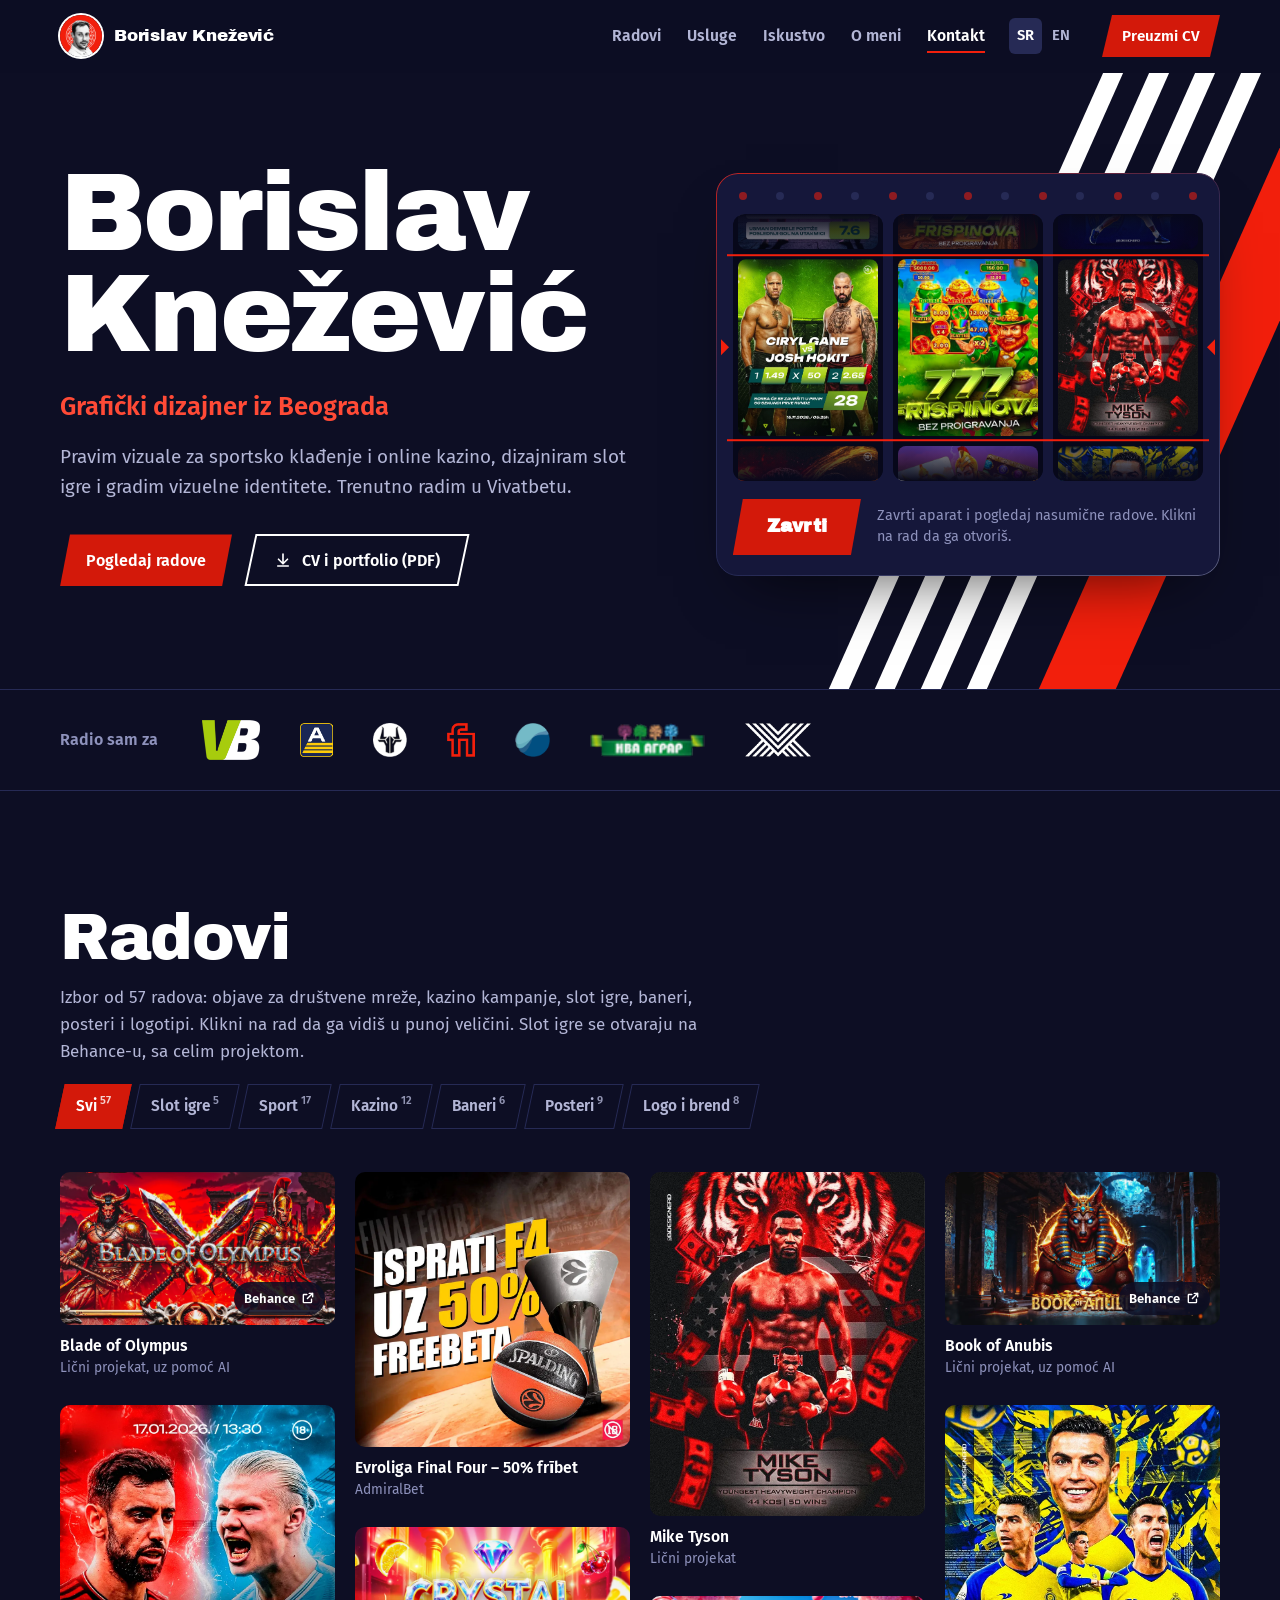
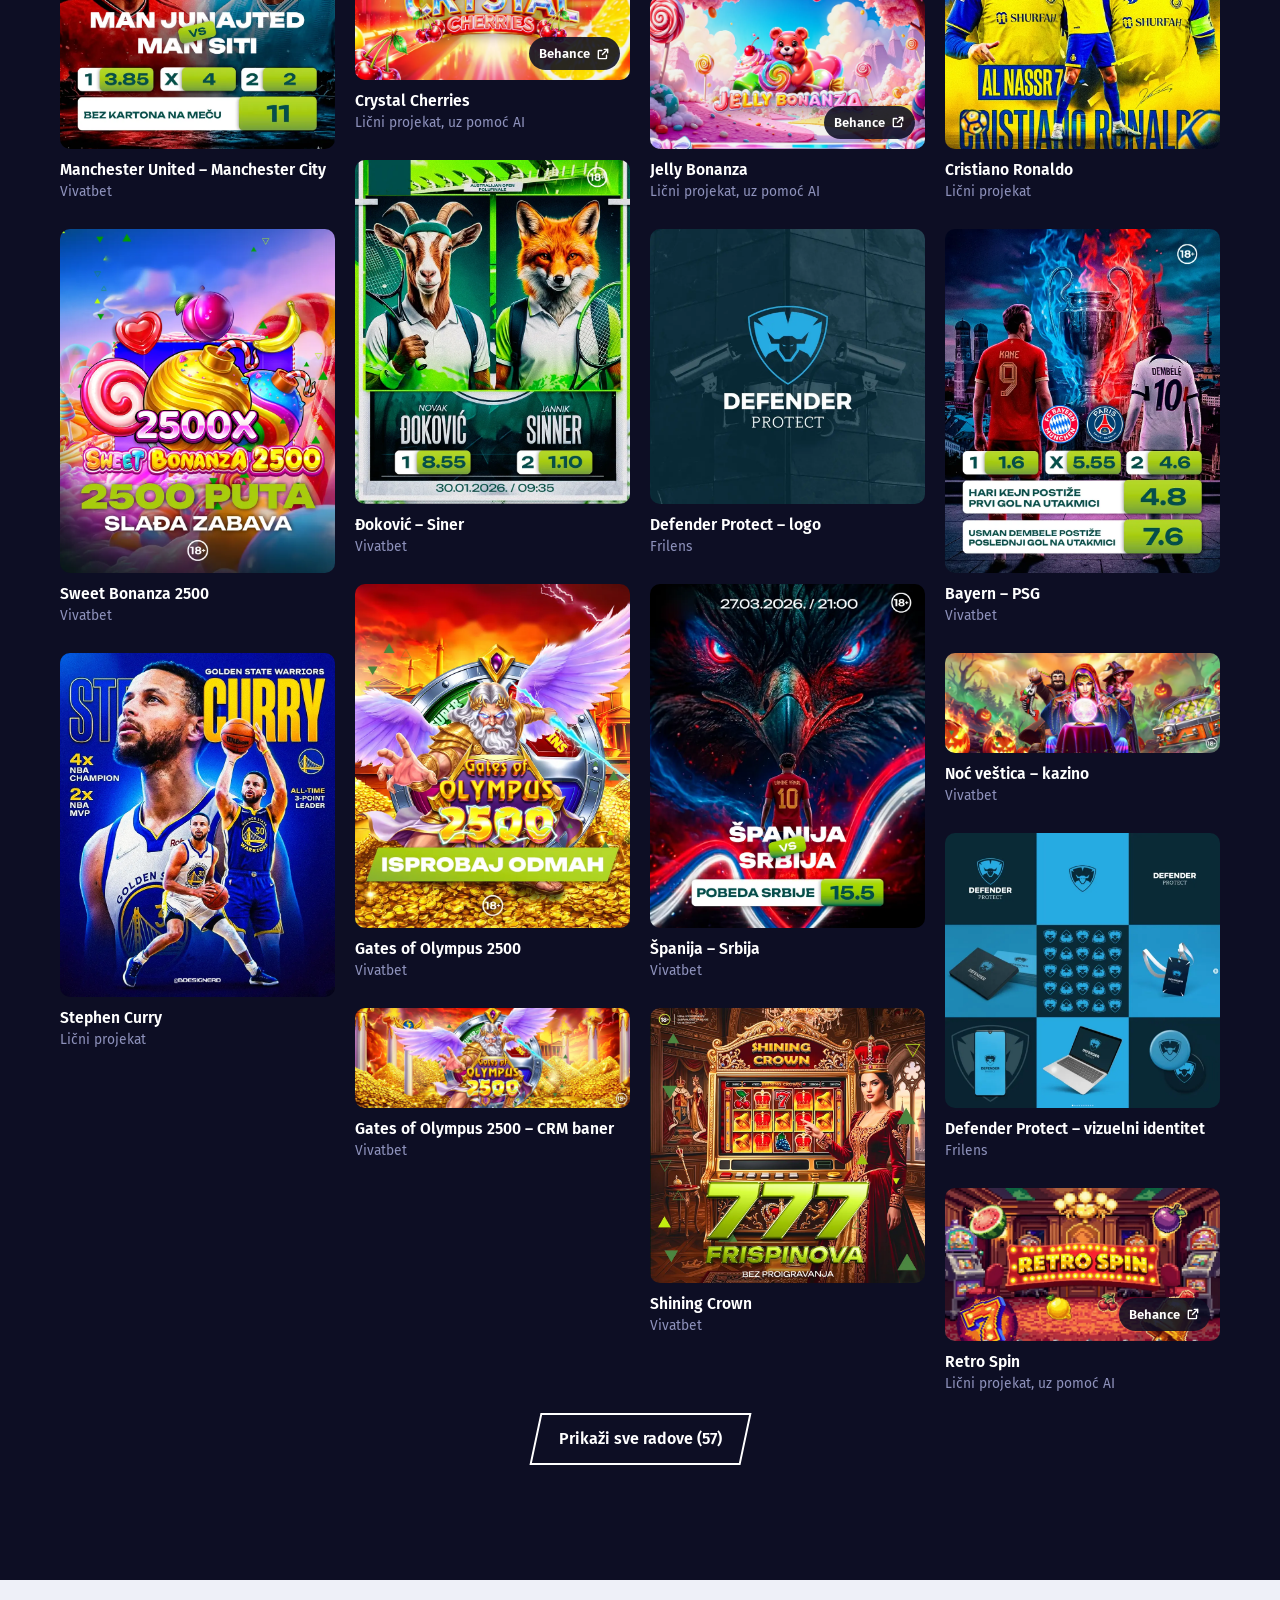
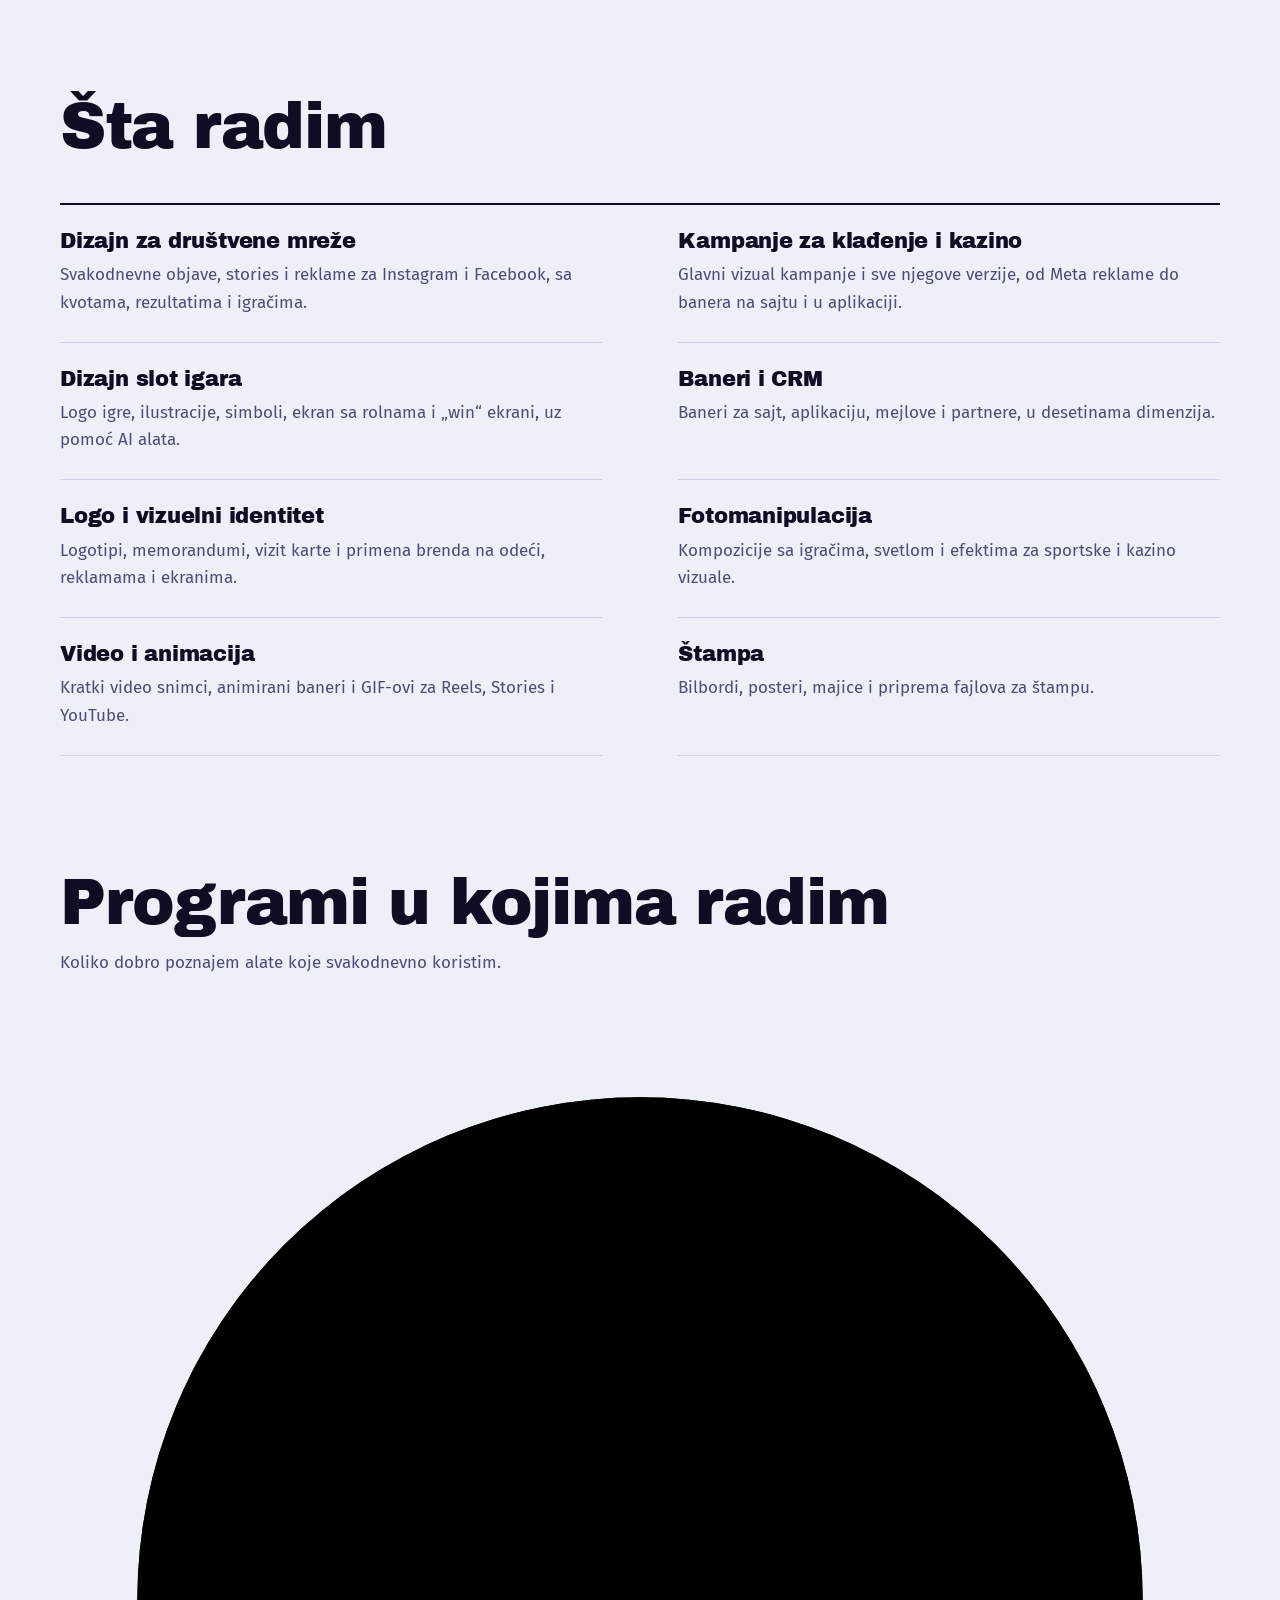
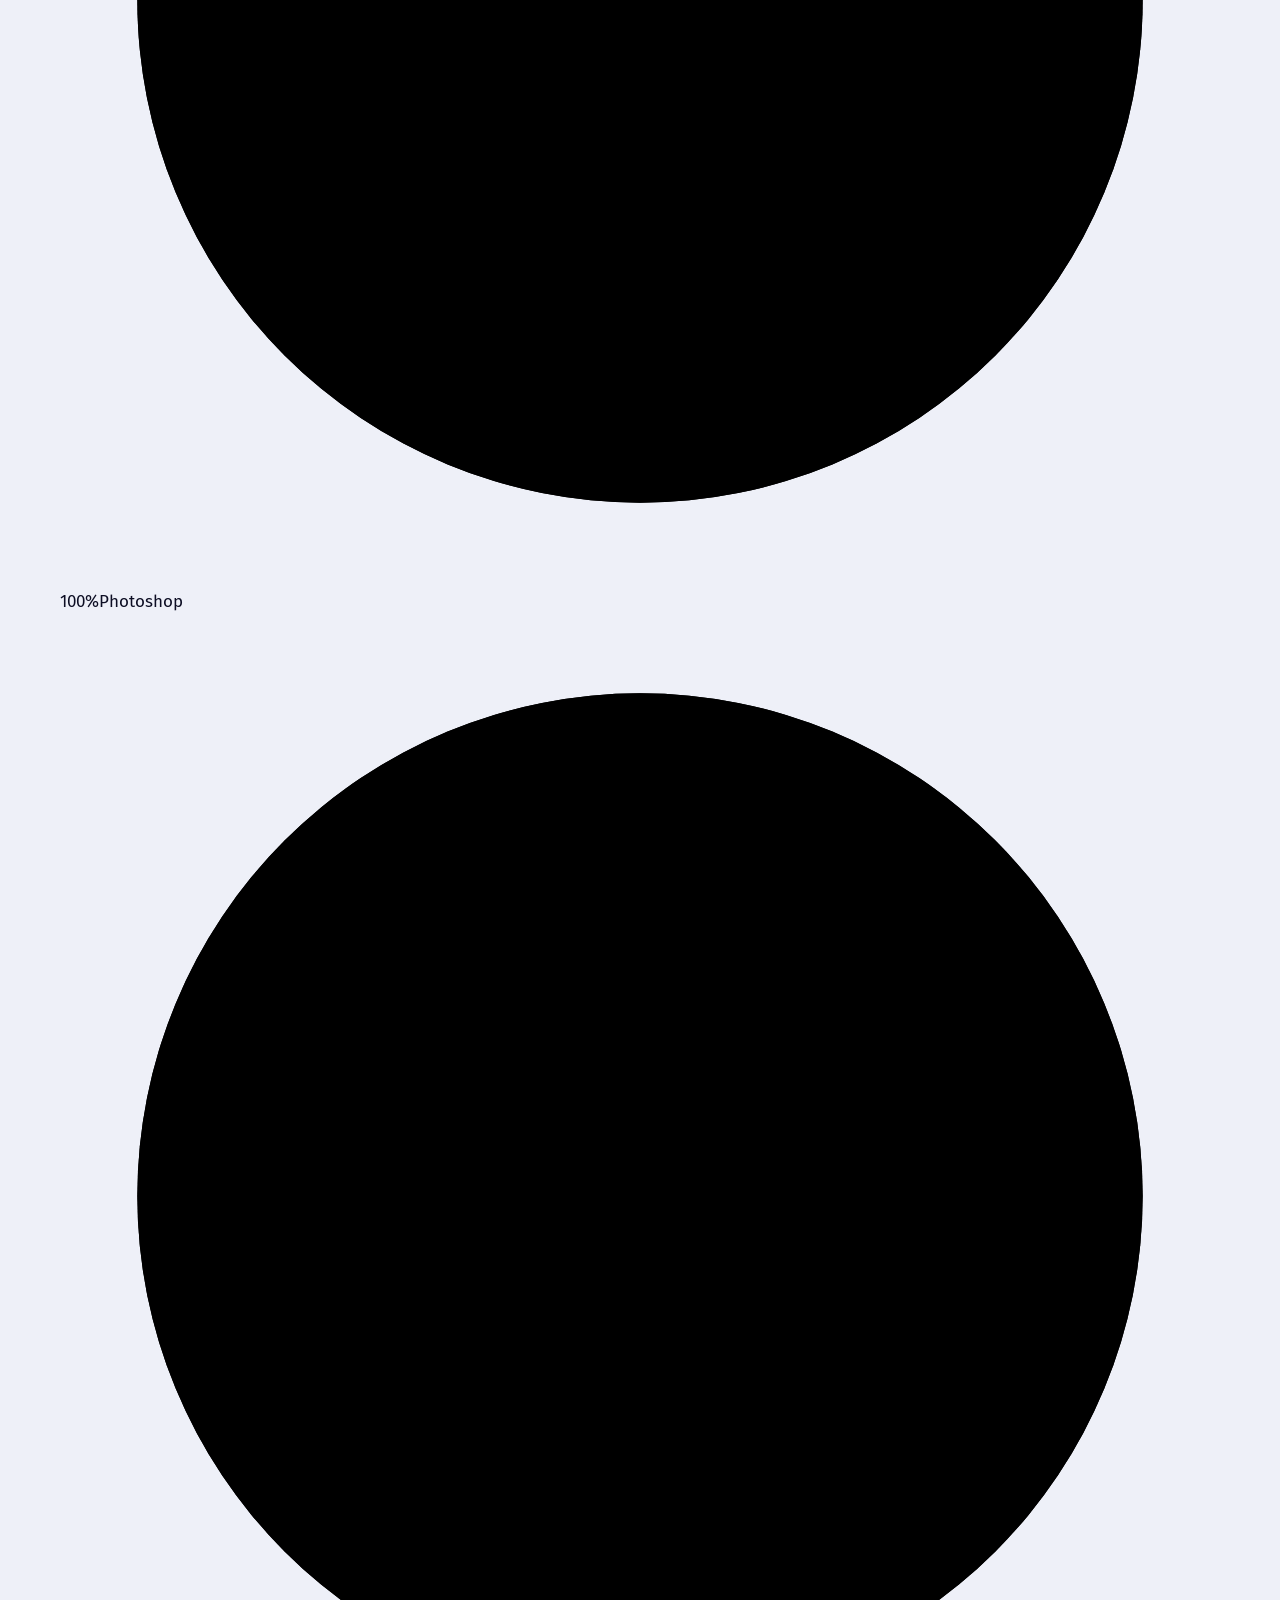
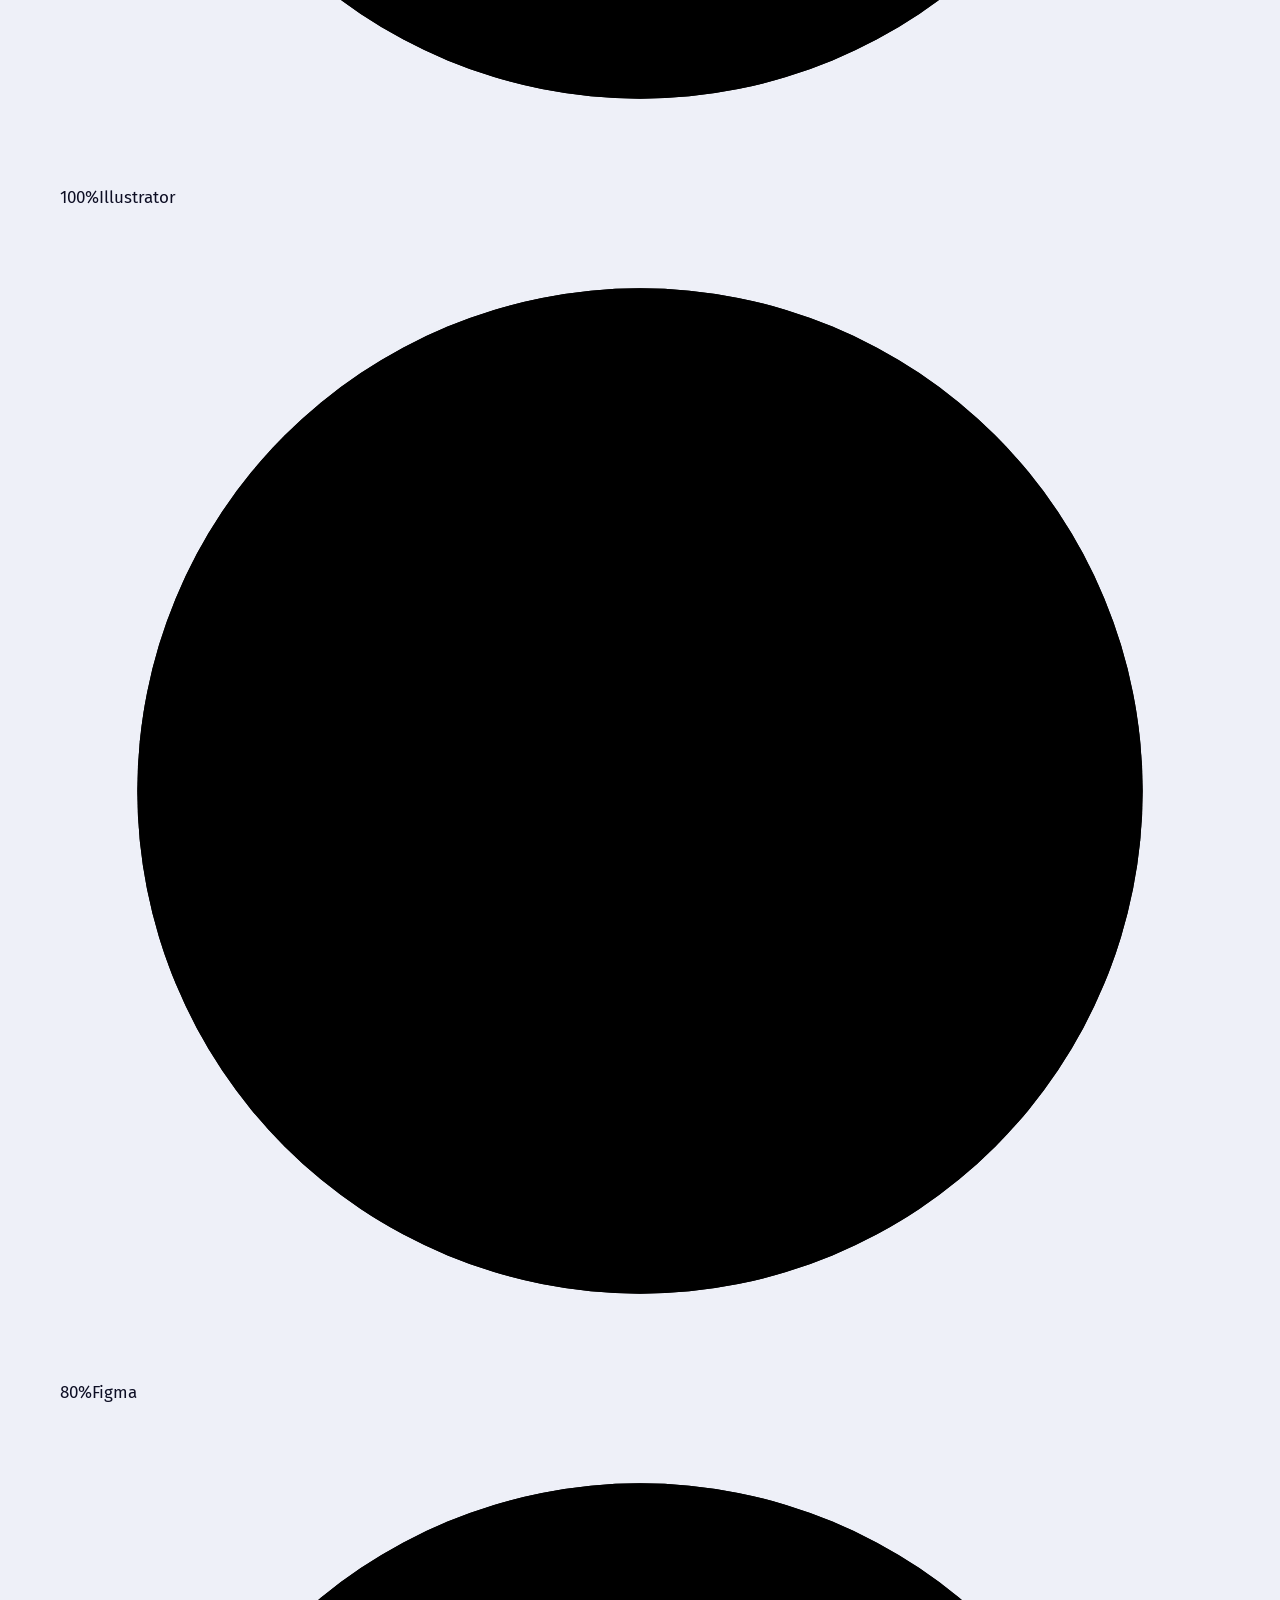
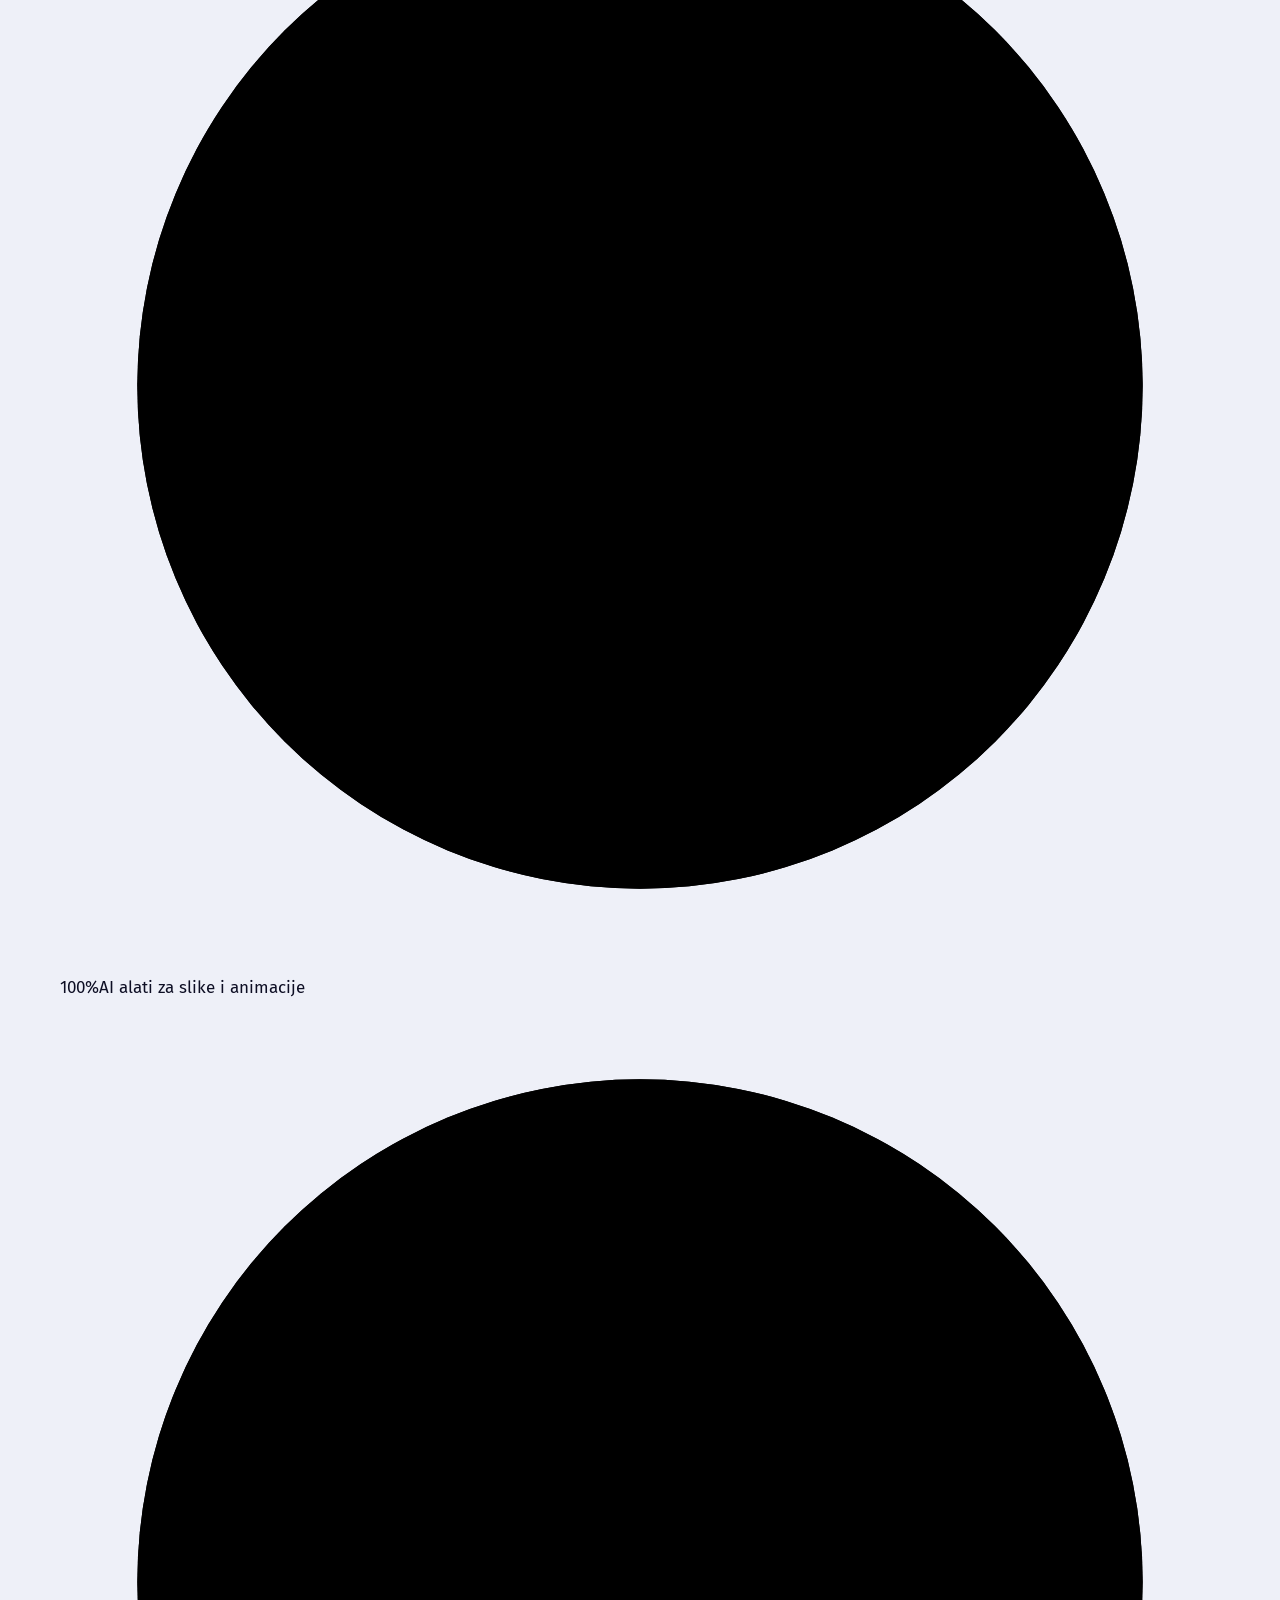
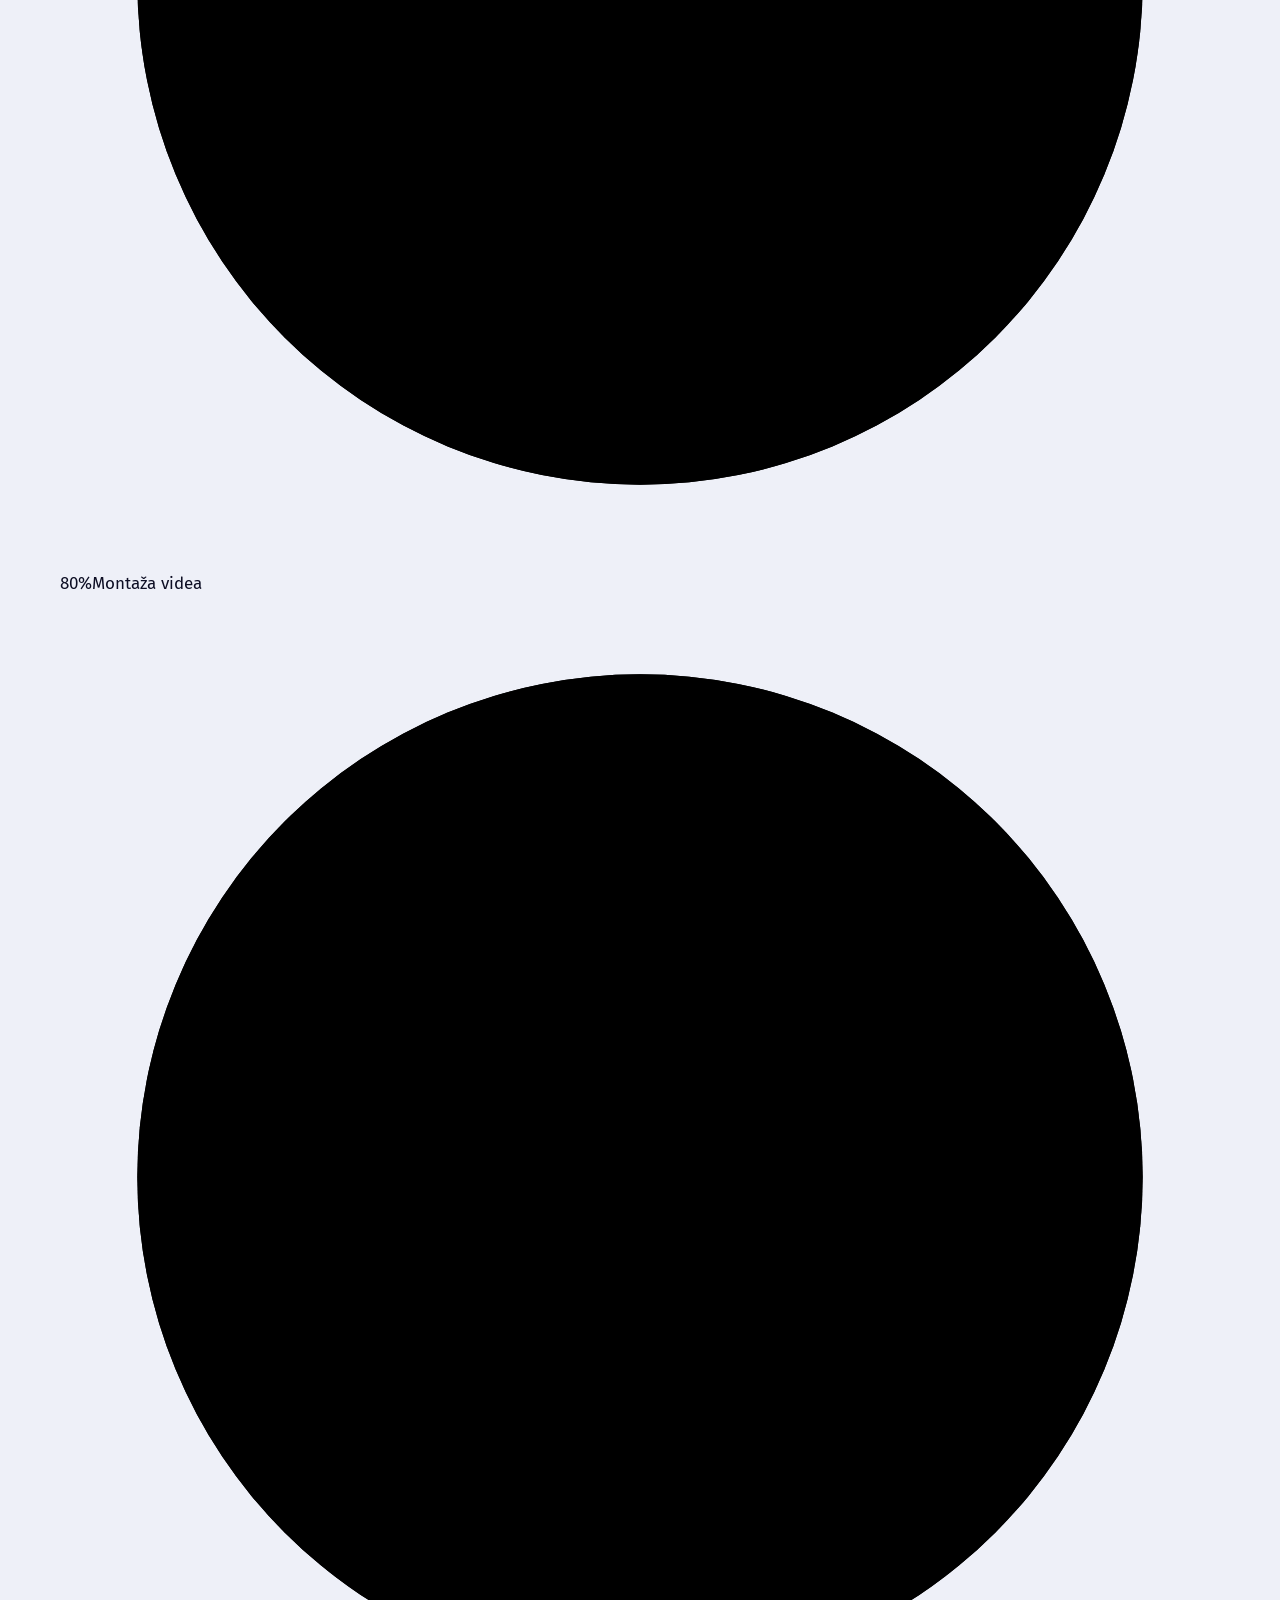
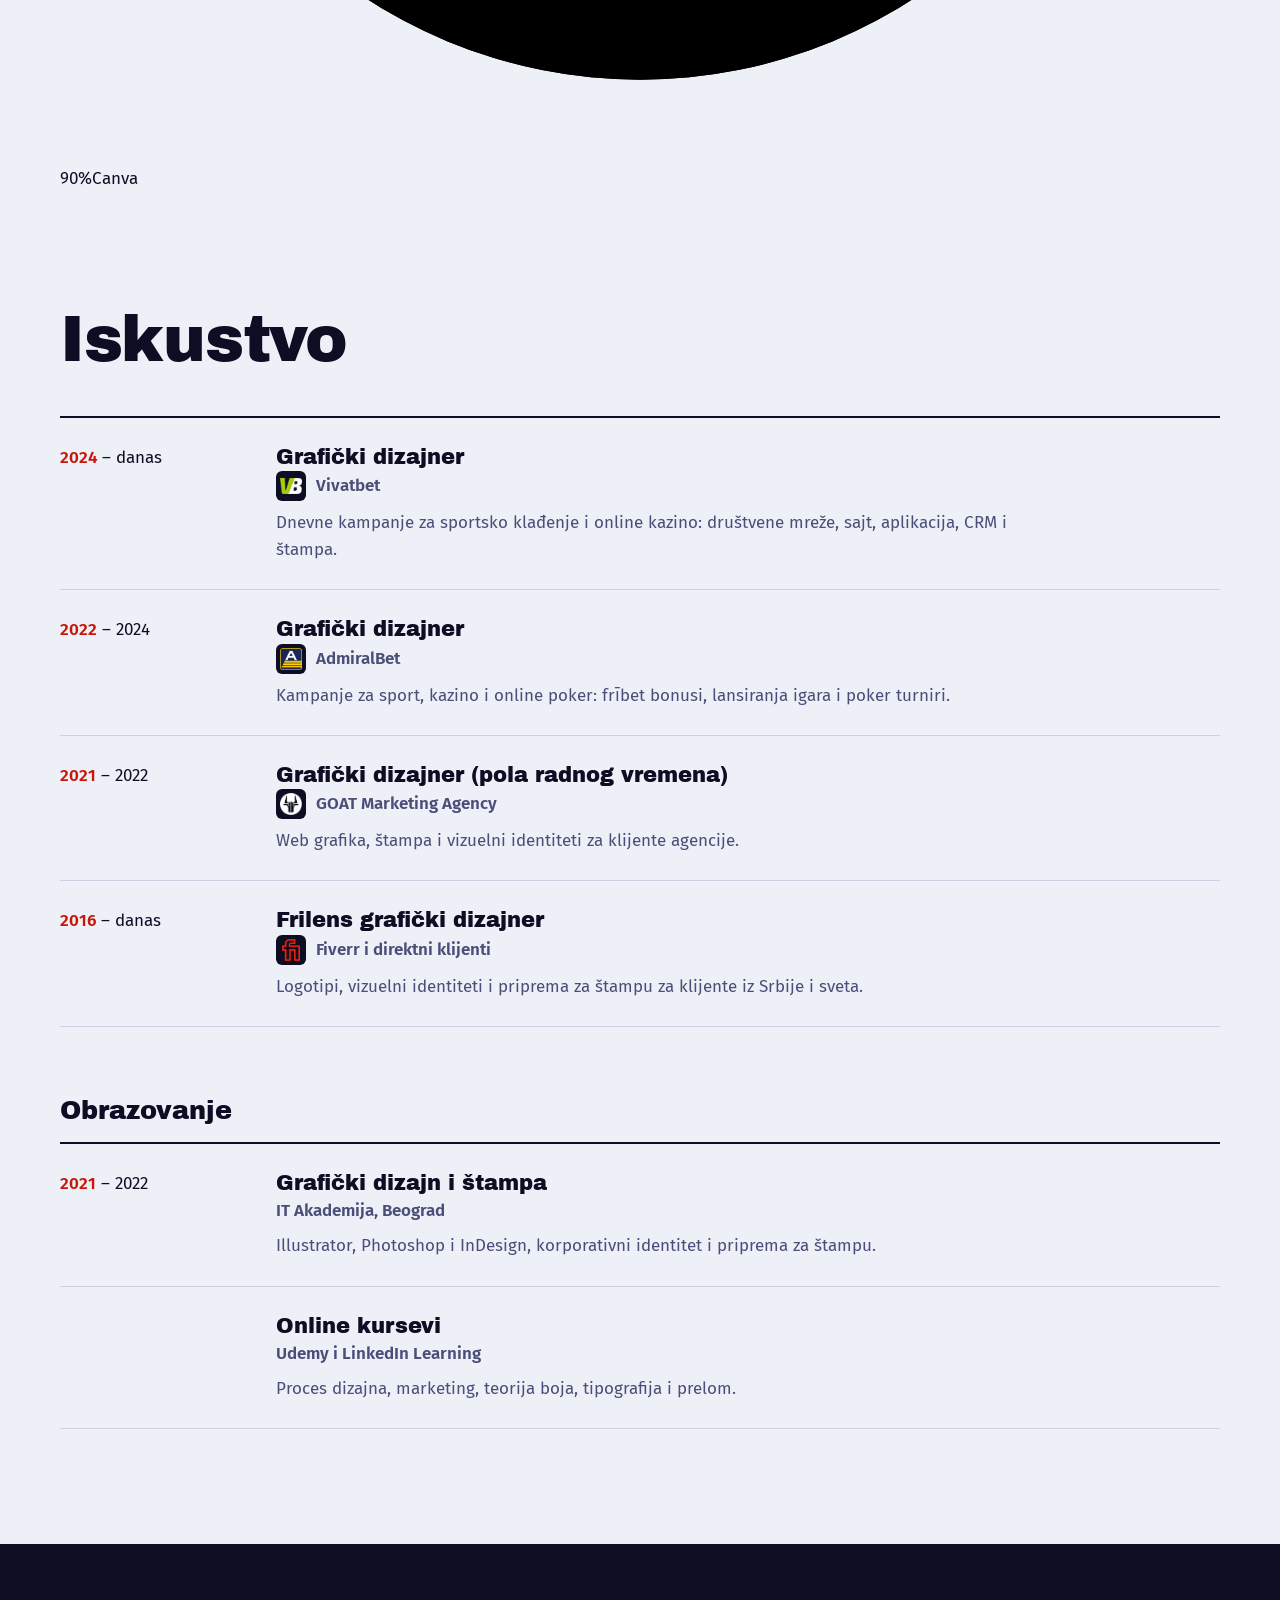
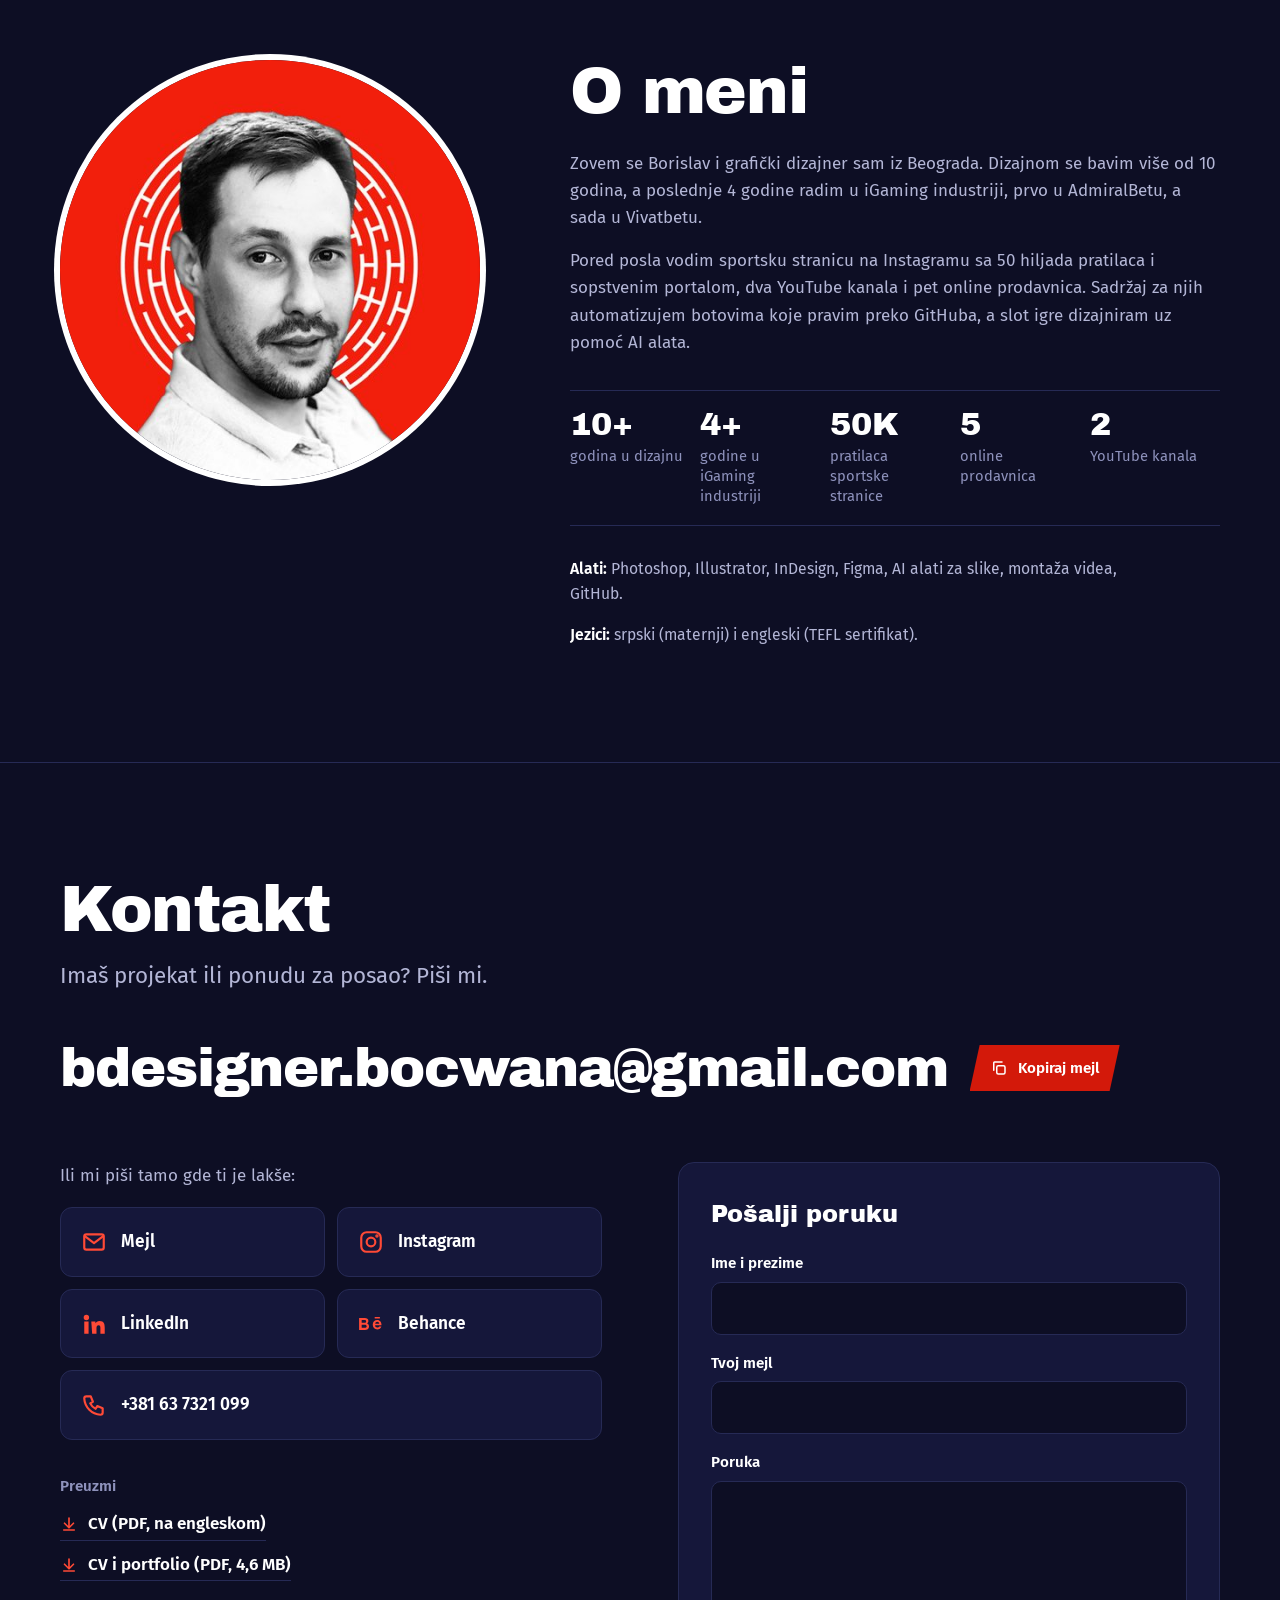
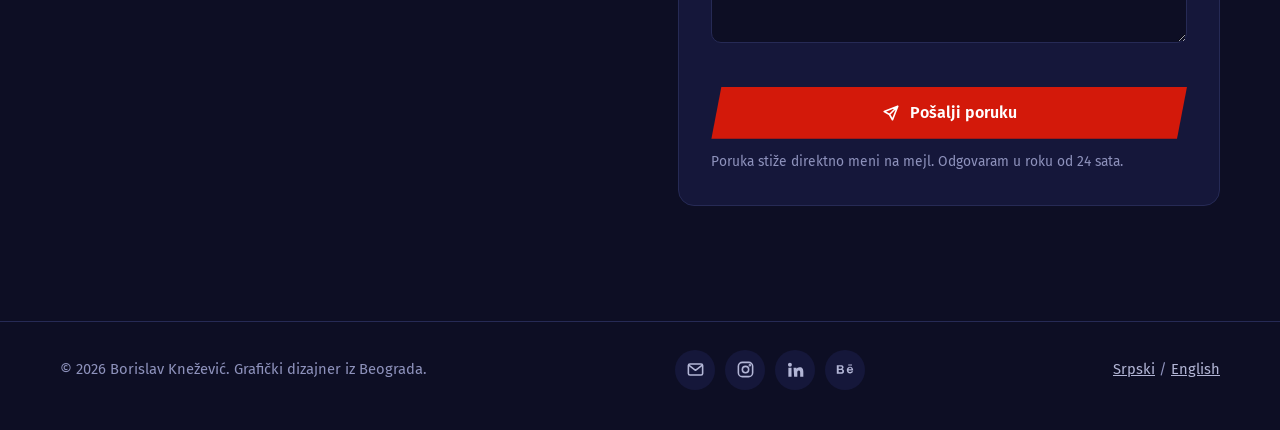
==== commit 34fb3de8: "Add files via upload" ====
--- a/index.html
+++ b/index.html
@@ -111,6 +111,12 @@
     <ul class="services"><li><h3>Dizajn za društvene mreže</h3><p>Svakodnevne objave, stories i reklame za Instagram i Facebook, sa kvotama, rezultatima i igračima.</p></li><li><h3>Kampanje za klađenje i kazino</h3><p>Glavni vizual kampanje i sve njegove verzije, od Meta reklame do banera na sajtu i u aplikaciji.</p></li><li><h3>Dizajn slot igara</h3><p>Logo igre, ilustracije, simboli, ekran sa rolnama i „win“ ekrani, uz pomoć AI alata.</p></li><li><h3>Baneri i CRM</h3><p>Baneri za sajt, aplikaciju, mejlove i partnere, u desetinama dimenzija.</p></li><li><h3>Logo i vizuelni identitet</h3><p>Logotipi, memorandumi, vizit karte i primena brenda na odeći, reklamama i ekranima.</p></li><li><h3>Fotomanipulacija</h3><p>Kompozicije sa igračima, svetlom i efektima za sportske i kazino vizuale.</p></li><li><h3>Video i animacija</h3><p>Kratki video snimci, animirani baneri i GIF-ovi za Reels, Stories i YouTube.</p></li><li><h3>Štampa</h3><p>Bilbordi, posteri, majice i priprema fajlova za štampu.</p></li></ul>
   </div>
 </section>
+<section class="section tools-sec" aria-labelledby="tools-title" style="padding-top:0">
+  <div class="wrap">
+    <div class="section-head"><div><h2 id="tools-title">Programi u kojima radim</h2><p class="section-intro">Koliko dobro poznajem alate koje svakodnevno koristim.</p></div></div>
+    <ul class="rings"><li class="ring" data-value="100" style="--v:100"><svg viewBox="0 0 120 120" aria-hidden="true"><circle class="track" cx="60" cy="60" r="52"/><circle class="val" cx="60" cy="60" r="52"/></svg><span class="pct"><span class="num">100</span>%</span><span class="name">Photoshop</span><span class="visually-hidden">: 100%</span></li><li class="ring" data-value="100" style="--v:100"><svg viewBox="0 0 120 120" aria-hidden="true"><circle class="track" cx="60" cy="60" r="52"/><circle class="val" cx="60" cy="60" r="52"/></svg><span class="pct"><span class="num">100</span>%</span><span class="name">Illustrator</span><span class="visually-hidden">: 100%</span></li><li class="ring" data-value="80" style="--v:80"><svg viewBox="0 0 120 120" aria-hidden="true"><circle class="track" cx="60" cy="60" r="52"/><circle class="val" cx="60" cy="60" r="52"/></svg><span class="pct"><span class="num">80</span>%</span><span class="name">Figma</span><span class="visually-hidden">: 80%</span></li><li class="ring" data-value="100" style="--v:100"><svg viewBox="0 0 120 120" aria-hidden="true"><circle class="track" cx="60" cy="60" r="52"/><circle class="val" cx="60" cy="60" r="52"/></svg><span class="pct"><span class="num">100</span>%</span><span class="name">AI alati za slike i animacije</span><span class="visually-hidden">: 100%</span></li><li class="ring" data-value="80" style="--v:80"><svg viewBox="0 0 120 120" aria-hidden="true"><circle class="track" cx="60" cy="60" r="52"/><circle class="val" cx="60" cy="60" r="52"/></svg><span class="pct"><span class="num">80</span>%</span><span class="name">Montaža videa</span><span class="visually-hidden">: 80%</span></li><li class="ring" data-value="90" style="--v:90"><svg viewBox="0 0 120 120" aria-hidden="true"><circle class="track" cx="60" cy="60" r="52"/><circle class="val" cx="60" cy="60" r="52"/></svg><span class="pct"><span class="num">90</span>%</span><span class="name">Canva</span><span class="visually-hidden">: 90%</span></li></ul>
+  </div>
+</section>
 <section class="section" id="iskustvo" aria-labelledby="exp-title" style="padding-top:0">
   <div class="wrap">
     <div class="section-head"><h2 id="exp-title">Iskustvo</h2></div>
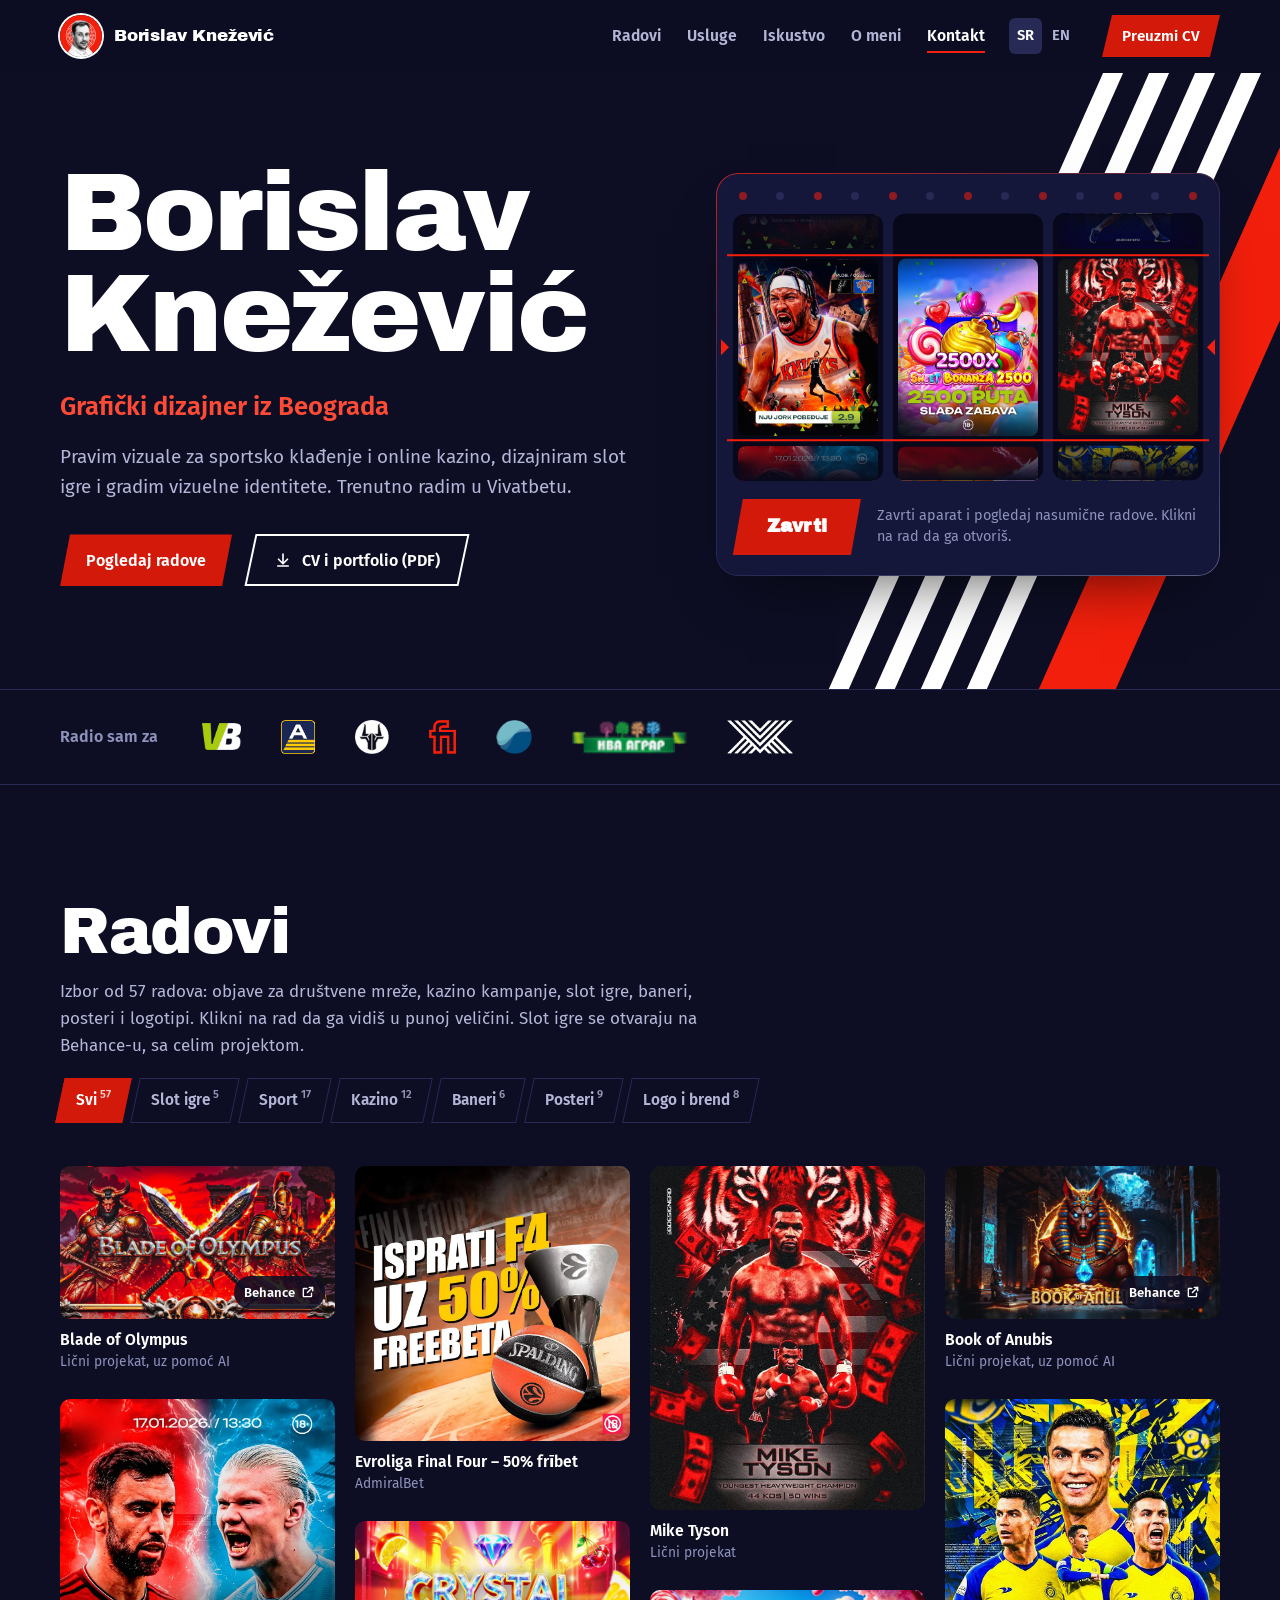
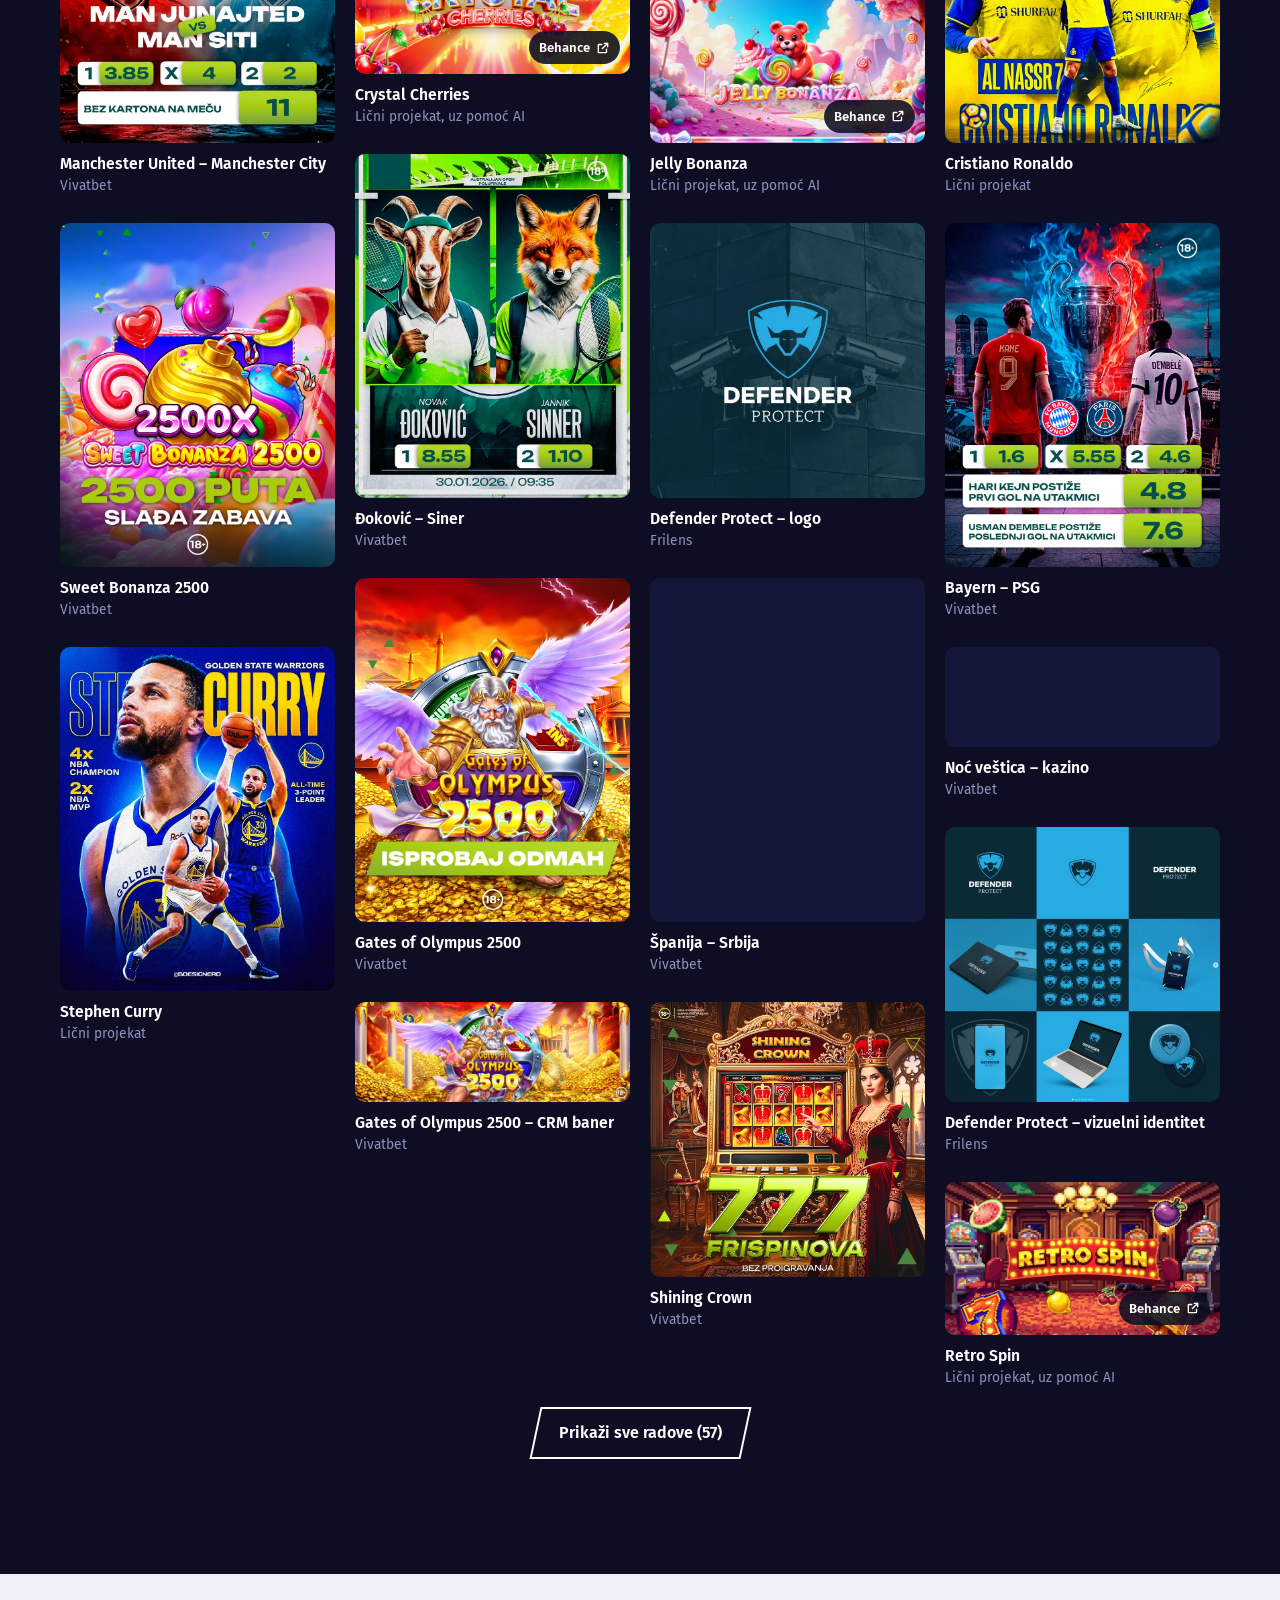
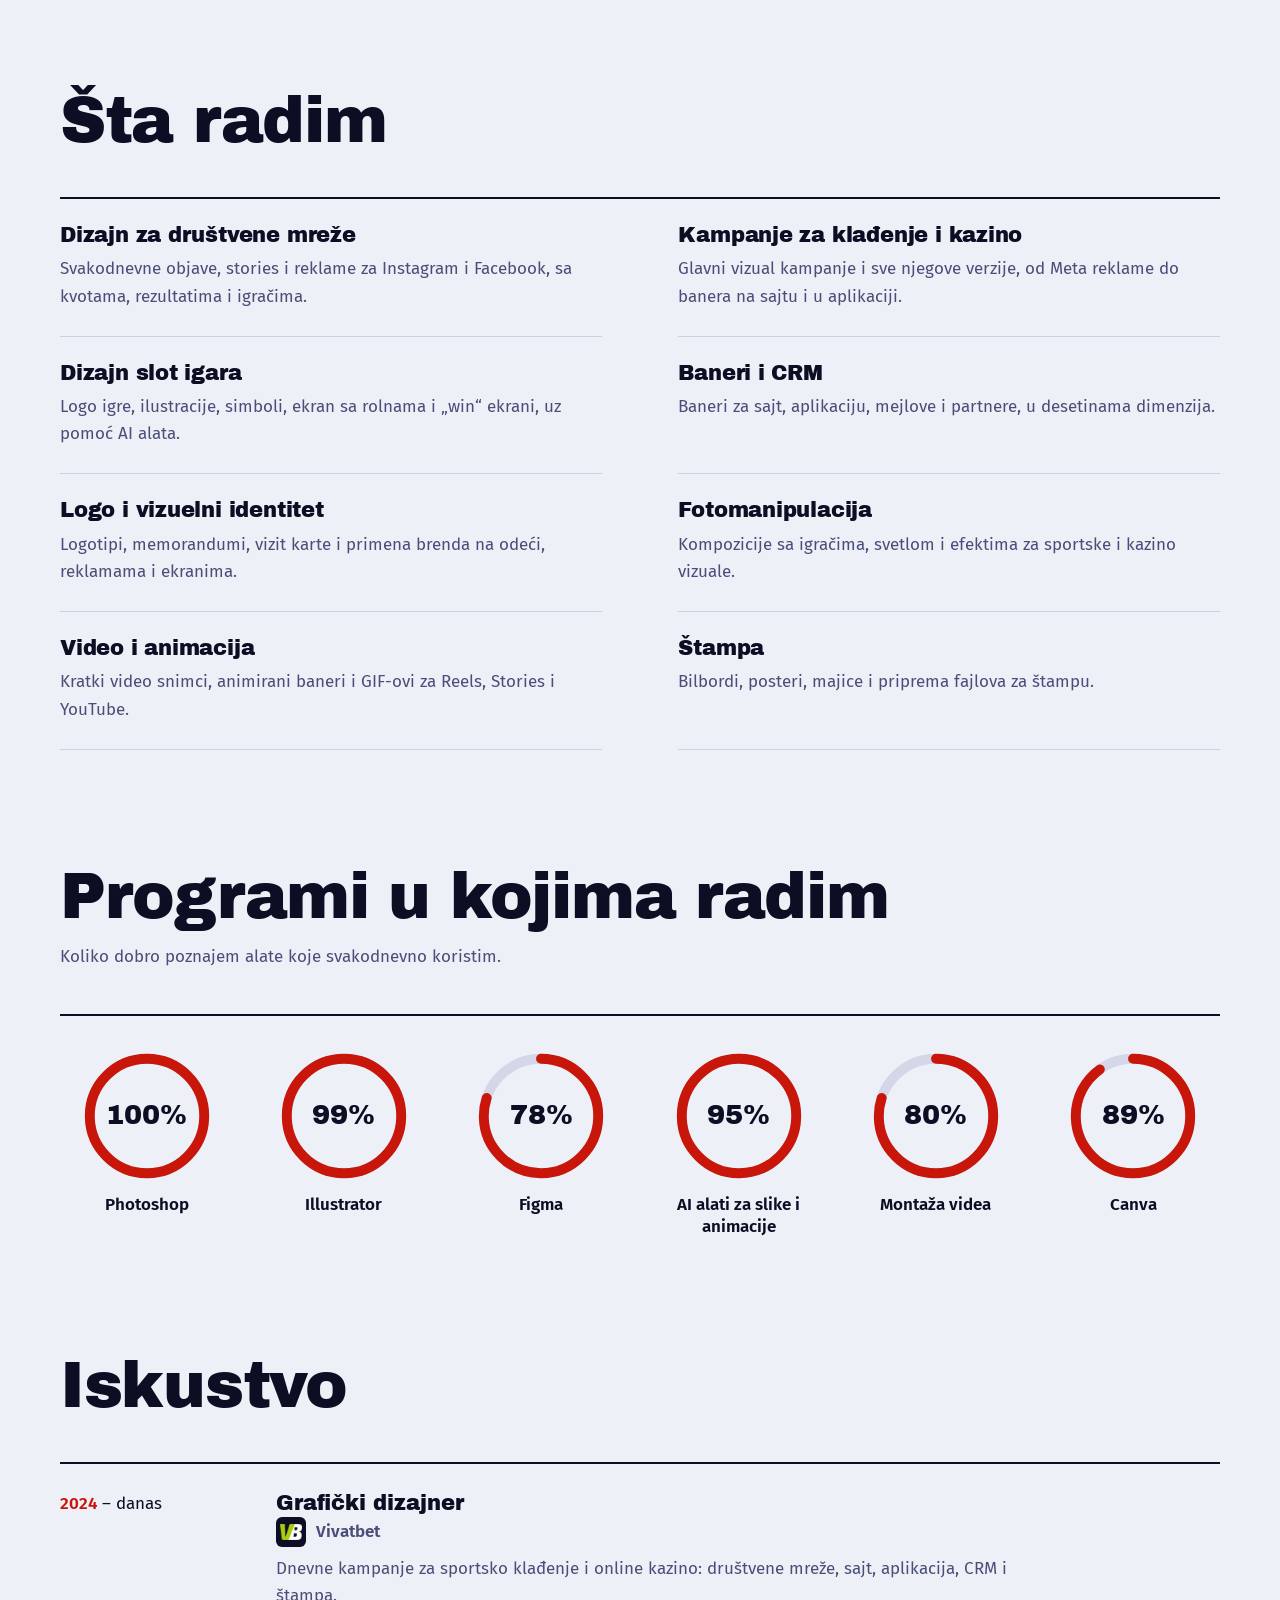
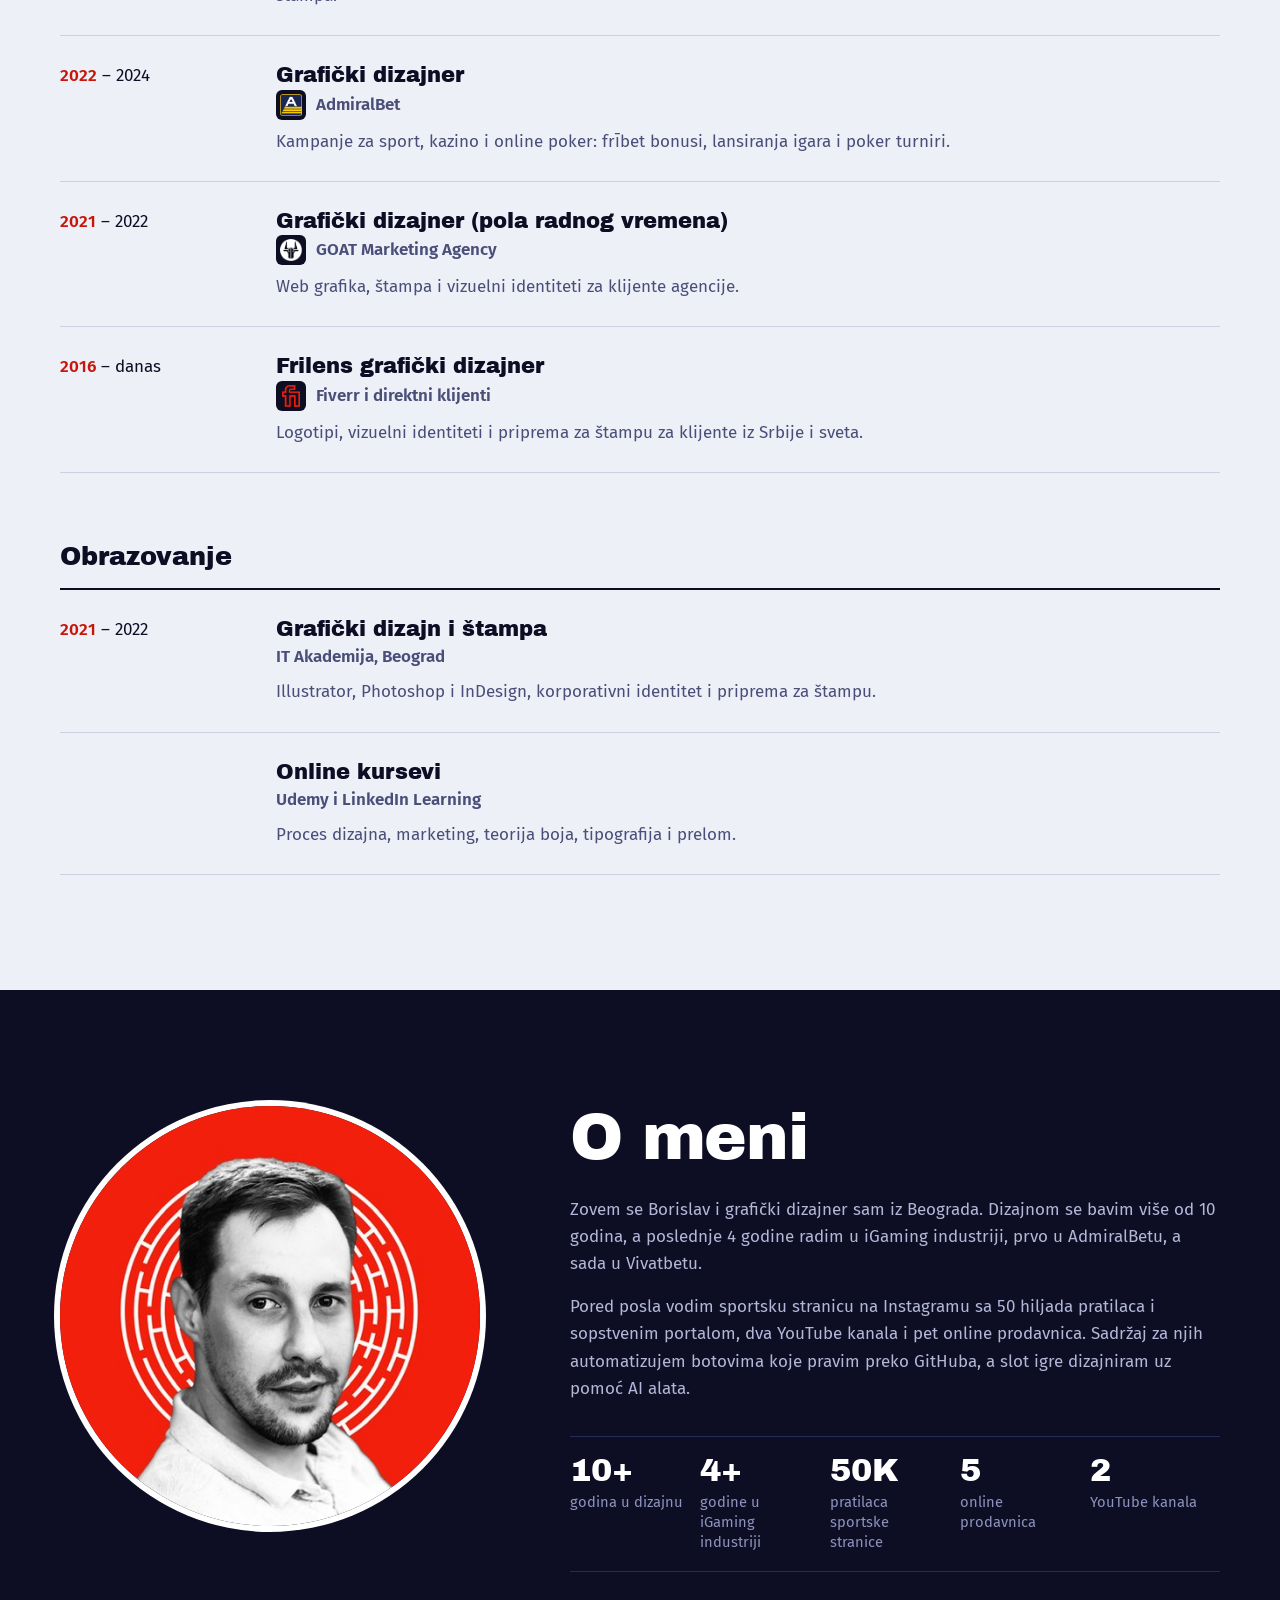
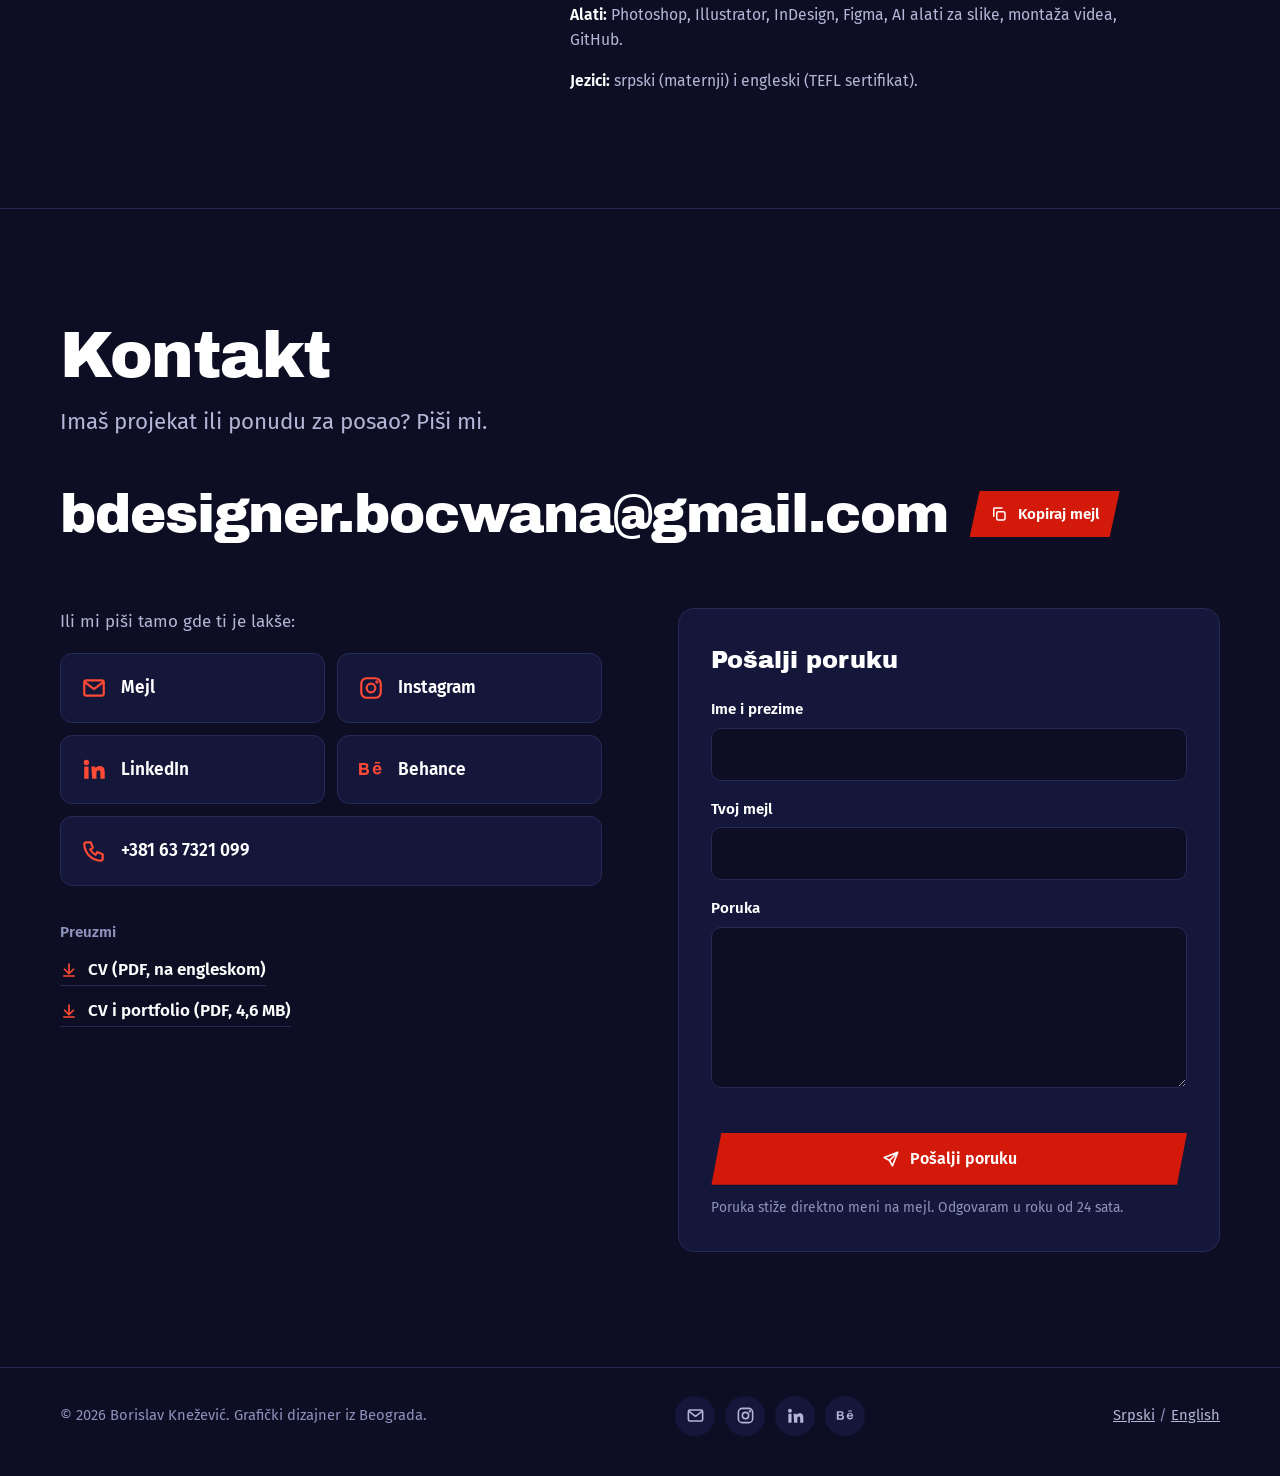
==== commit 9a3243dc: "Add files via upload" ====
--- a/index.html
+++ b/index.html
@@ -38,7 +38,7 @@
 <link rel="manifest" href="site.webmanifest">
 <link rel="preload" href="assets/fonts/archivo-black.woff" as="font" type="font/woff" crossorigin>
 <link rel="preload" href="assets/fonts/fira-sans-400.woff" as="font" type="font/woff" crossorigin>
-<link rel="stylesheet" href="assets/css/style.css">
+<link rel="stylesheet" href="assets/css/style.css?v=20261123">
 <link rel="preconnect" href="https://cdn.jsdelivr.net" crossorigin>
 <script>if(!matchMedia("(prefers-reduced-motion: reduce)").matches){document.documentElement.classList.add("motion");setTimeout(function(){document.documentElement.classList.remove("motion")},3000)}</script>
 <script type="application/ld+json">{"@context":"https://schema.org","@graph":[{"@type":"Person","@id":"https://borislavknezevic.com/#person","name":"Borislav Knežević","alternateName":["Borislav Knezevic","bdesignerd"],"jobTitle":"Grafički dizajner","description":"Grafički dizajner iz Beograda: kampanje za sportsko klađenje i online kazino, dizajn slot igara, objave za društvene mreže, baneri, posteri i logotipi.","url":"https://borislavknezevic.com/","image":"https://borislavknezevic.com/assets/img/borislav-knezevic.jpg","email":"mailto:bdesigner.bocwana@gmail.com","telephone":"+381637321099","address":{"@type":"PostalAddress","addressLocality":"Beograd","addressCountry":"RS"},"worksFor":{"@type":"Organization","name":"Vivatbet"},"alumniOf":{"@type":"EducationalOrganization","name":"IT Akademija"},"knowsAbout":["grafički dizajn","iGaming dizajn","dizajn slot igara","dizajn za društvene mreže","logo dizajn","vizuelni identitet","fotomanipulacija","montaža videa"],"knowsLanguage":["sr","en"],"sameAs":["https://www.behance.net/bdesignerd93","https://www.instagram.com/bdesignerd","https://www.linkedin.com/in/borislav-knezevic"]},{"@type":"WebSite","@id":"https://borislavknezevic.com/#website","url":"https://borislavknezevic.com/","name":"Borislav Knežević","inLanguage":["sr-Latn","en"],"publisher":{"@id":"https://borislavknezevic.com/#person"}},{"@type":"ProfilePage","@id":"https://borislavknezevic.com/#page","url":"https://borislavknezevic.com/","name":"Borislav Knežević – grafički dizajner iz Beograda | iGaming, sport i slot igre","description":"Grafički dizajner iz Beograda: kampanje za sportsko klađenje i online kazino, dizajn slot igara, objave za društvene mreže, baneri, posteri i logotipi.","inLanguage":"sr-Latn","isPartOf":{"@id":"https://borislavknezevic.com/#website"},"mainEntity":{"@id":"https://borislavknezevic.com/#person"},"dateModified":"2026-11-18","primaryImageOfPage":{"@type":"ImageObject","url":"https://borislavknezevic.com/assets/img/og-sr.jpg","width":1200,"height":630}},{"@type":"ImageGallery","@id":"https://borislavknezevic.com/#radovi","name":"Radovi Borislava Kneževića","url":"https://borislavknezevic.com/#radovi","author":{"@id":"https://borislavknezevic.com/#person"},"image":[{"@type":"ImageObject","contentUrl":"https://borislavknezevic.com/assets/img/work/blade-of-olympus-slot-game.webp","name":"Blade of Olympus","description":"Dizajn slot igre: Blade of Olympus (Lični projekat, uz pomoć AI)","width":1320,"height":733,"creator":{"@type":"Person","name":"Borislav Knežević"},"creditText":"Borislav Knežević","copyrightNotice":"© Borislav Knežević"},{"@type":"ImageObject","contentUrl":"https://borislavknezevic.com/assets/img/work/manchester-united-vs-manchester-city-post.webp","name":"Manchester United – Manchester City","description":"Sportska objava za društvene mreže: Manchester United – Manchester City (Vivatbet)","width":820,"height":1025,"creator":{"@type":"Person","name":"Borislav Knežević"},"creditText":"Borislav Knežević","copyrightNotice":"© Borislav Knežević"},{"@type":"ImageObject","contentUrl":"https://borislavknezevic.com/assets/img/work/sweet-bonanza-2500-casino-campaign.webp","name":"Sweet Bonanza 2500","description":"Vizual za online kazino kampanju: Sweet Bonanza 2500 (Vivatbet)","width":820,"height":1025,"creator":{"@type":"Person","name":"Borislav Knežević"},"creditText":"Borislav Knežević","copyrightNotice":"© Borislav Knežević"},{"@type":"ImageObject","contentUrl":"https://borislavknezevic.com/assets/img/work/stephen-curry-poster.webp","name":"Stephen Curry","description":"Sportski poster: Stephen Curry (Lični projekat)","width":820,"height":1025,"creator":{"@type":"Person","name":"Borislav Knežević"},"creditText":"Borislav Knežević","copyrightNotice":"© Borislav Knežević"},{"@type":"ImageObject","contentUrl":"https://borislavknezevic.com/assets/img/work/euroleague-final-four-freebet-banner.webp","name":"Evroliga Final Four – 50% frībet","description":"Sportska objava za društvene mreže: Evroliga Final Four – 50% frībet (AdmiralBet)","width":960,"height":960,"creator":{"@type":"Person","name":"Borislav Knežević"},"creditText":"Borislav Knežević","copyrightNotice":"© Borislav Knežević"},{"@type":"ImageObject","contentUrl":"https://borislavknezevic.com/assets/img/work/crystal-cherries-slot-game.webp","name":"Crystal Cherries","description":"Dizajn slot igre: Crystal Cherries (Lični projekat, uz pomoć AI)","width":1320,"height":733,"creator":{"@type":"Person","name":"Borislav Knežević"},"creditText":"Borislav Knežević","copyrightNotice":"© Borislav Knežević"},{"@type":"ImageObject","contentUrl":"https://borislavknezevic.com/assets/img/work/djokovic-vs-sinner-tennis-post.webp","name":"Đoković – Siner","description":"Sportska objava za društvene mreže: Đoković – Siner (Vivatbet)","width":820,"height":1025,"creator":{"@type":"Person","name":"Borislav Knežević"},"creditText":"Borislav Knežević","copyrightNotice":"© Borislav Knežević"},{"@type":"ImageObject","contentUrl":"https://borislavknezevic.com/assets/img/work/gates-of-olympus-2500-casino-campaign.webp","name":"Gates of Olympus 2500","description":"Vizual za online kazino kampanju: Gates of Olympus 2500 (Vivatbet)","width":820,"height":1025,"creator":{"@type":"Person","name":"Borislav Knežević"},"creditText":"Borislav Knežević","copyrightNotice":"© Borislav Knežević"},{"@type":"ImageObject","contentUrl":"https://borislavknezevic.com/assets/img/work/gates-of-olympus-crm-banner.webp","name":"Gates of Olympus 2500 – CRM baner","description":"Baner za sajt i CRM: Gates of Olympus 2500 – CRM baner (Vivatbet)","width":1320,"height":481,"creator":{"@type":"Person","name":"Borislav Knežević"},"creditText":"Borislav Knežević","copyrightNotice":"© Borislav Knežević"},{"@type":"ImageObject","contentUrl":"https://borislavknezevic.com/assets/img/work/mike-tyson-poster.webp","name":"Mike Tyson","description":"Sportski poster: Mike Tyson (Lični projekat)","width":820,"height":1025,"creator":{"@type":"Person","name":"Borislav Knežević"},"creditText":"Borislav Knežević","copyrightNotice":"© Borislav Knežević"},{"@type":"ImageObject","contentUrl":"https://borislavknezevic.com/assets/img/work/jelly-bonanza-slot-game.webp","name":"Jelly Bonanza","description":"Dizajn slot igre: Jelly Bonanza (Lični projekat, uz pomoć AI)","width":1320,"height":733,"creator":{"@type":"Person","name":"Borislav Knežević"},"creditText":"Borislav Knežević","copyrightNotice":"© Borislav Knežević"},{"@type":"ImageObject","contentUrl":"https://borislavknezevic.com/assets/img/work/defender-protect-logo.webp","name":"Defender Protect – logo","description":"Logo i vizuelni identitet: Defender Protect – logo (Frilens)","width":960,"height":960,"creator":{"@type":"Person","name":"Borislav Knežević"},"creditText":"Borislav Knežević","copyrightNotice":"© Borislav Knežević"},{"@type":"ImageObject","contentUrl":"https://borislavknezevic.com/assets/img/work/spain-vs-serbia-football-post.webp","name":"Španija – Srbija","description":"Sportska objava za društvene mreže: Španija – Srbija (Vivatbet)","width":820,"height":1025,"creator":{"@type":"Person","name":"Borislav Knežević"},"creditText":"Borislav Knežević","copyrightNotice":"© Borislav Knežević"},{"@type":"ImageObject","contentUrl":"https://borislavknezevic.com/assets/img/work/shining-crown-slot-ad.webp","name":"Shining Crown","description":"Vizual za online kazino kampanju: Shining Crown (Vivatbet)","width":960,"height":960,"creator":{"@type":"Person","name":"Borislav Knežević"},"creditText":"Borislav Knežević","copyrightNotice":"© Borislav Knežević"},{"@type":"ImageObject","contentUrl":"https://borislavknezevic.com/assets/img/work/book-of-anubis-slot-game.webp","name":"Book of Anubis","description":"Dizajn slot igre: Book of Anubis (Lični projekat, uz pomoć AI)","width":1320,"height":733,"creator":{"@type":"Person","name":"Borislav Knežević"},"creditText":"Borislav Knežević","copyrightNotice":"© Borislav Knežević"},{"@type":"ImageObject","contentUrl":"https://borislavknezevic.com/assets/img/work/cristiano-ronaldo-poster.webp","name":"Cristiano Ronaldo","description":"Sportski poster: Cristiano Ronaldo (Lični projekat)","width":820,"height":1025,"creator":{"@type":"Person","name":"Borislav Knežević"},"creditText":"Borislav Knežević","copyrightNotice":"© Borislav Knežević"},{"@type":"ImageObject","contentUrl":"https://borislavknezevic.com/assets/img/work/bayern-vs-psg-champions-league-post.webp","name":"Bayern – PSG","description":"Sportska objava za društvene mreže: Bayern – PSG (Vivatbet)","width":820,"height":1025,"creator":{"@type":"Person","name":"Borislav Knežević"},"creditText":"Borislav Knežević","copyrightNotice":"© Borislav Knežević"},{"@type":"ImageObject","contentUrl":"https://borislavknezevic.com/assets/img/work/halloween-casino-banner.webp","name":"Noć veštica – kazino","description":"Baner za sajt i CRM: Noć veštica – kazino (Vivatbet)","width":1320,"height":481,"creator":{"@type":"Person","name":"Borislav Knežević"},"creditText":"Borislav Knežević","copyrightNotice":"© Borislav Knežević"},{"@type":"ImageObject","contentUrl":"https://borislavknezevic.com/assets/img/work/defender-protect-brand-identity.webp","name":"Defender Protect – vizuelni identitet","description":"Logo i vizuelni identitet: Defender Protect – vizuelni identitet (Frilens)","width":960,"height":958,"creator":{"@type":"Person","name":"Borislav Knežević"},"creditText":"Borislav Knežević","copyrightNotice":"© Borislav Knežević"},{"@type":"ImageObject","contentUrl":"https://borislavknezevic.com/assets/img/work/retro-spin-slot-game.webp","name":"Retro Spin","description":"Dizajn slot igre: Retro Spin (Lični projekat, uz pomoć AI)","width":1320,"height":733,"creator":{"@type":"Person","name":"Borislav Knežević"},"creditText":"Borislav Knežević","copyrightNotice":"© Borislav Knežević"},{"@type":"ImageObject","contentUrl":"https://borislavknezevic.com/assets/img/work/chelsea-vs-manchester-united-post.webp","name":"Chelsea – Manchester United","description":"Sportska objava za društvene mreže: Chelsea – Manchester United (Vivatbet)","width":820,"height":1025,"creator":{"@type":"Person","name":"Borislav Knežević"},"creditText":"Borislav Knežević","copyrightNotice":"© Borislav Knežević"},{"@type":"ImageObject","contentUrl":"https://borislavknezevic.com/assets/img/work/pot-of-gold-free-spins-ad.webp","name":"Ćup zlata – besplatni spinovi","description":"Vizual za online kazino kampanju: Ćup zlata – besplatni spinovi (Vivatbet)","width":960,"height":960,"creator":{"@type":"Person","name":"Borislav Knežević"},"creditText":"Borislav Knežević","copyrightNotice":"© Borislav Knežević"},{"@type":"ImageObject","contentUrl":"https://borislavknezevic.com/assets/img/work/kobe-bryant-poster.webp","name":"Kobe Bryant","description":"Sportski poster: Kobe Bryant (Lični projekat)","width":820,"height":1025,"creator":{"@type":"Person","name":"Borislav Knežević"},"creditText":"Borislav Knežević","copyrightNotice":"© Borislav Knežević"},{"@type":"ImageObject","contentUrl":"https://borislavknezevic.com/assets/img/work/phoenix-star-exclusive-game-banner.webp","name":"Phoenix Star – ekskluzivna igra","description":"Vizual za online kazino kampanju: Phoenix Star – ekskluzivna igra (AdmiralBet)","width":1200,"height":800,"creator":{"@type":"Person","name":"Borislav Knežević"},"creditText":"Borislav Knežević","copyrightNotice":"© Borislav Knežević"},{"@type":"ImageObject","contentUrl":"https://borislavknezevic.com/assets/img/work/ac-milan-vs-inter-derby-post.webp","name":"Milan – Inter","description":"Sportska objava za društvene mreže: Milan – Inter (Vivatbet)","width":820,"height":1025,"creator":{"@type":"Person","name":"Borislav Knežević"},"creditText":"Borislav Knežević","copyrightNotice":"© Borislav Knežević"},{"@type":"ImageObject","contentUrl":"https://borislavknezevic.com/assets/img/work/athena-free-spins-ad.webp","name":"Athena – 550 besplatnih spinova","description":"Vizual za online kazino kampanju: Athena – 550 besplatnih spinova (Vivatbet)","width":960,"height":960,"creator":{"@type":"Person","name":"Borislav Knežević"},"creditText":"Borislav Knežević","copyrightNotice":"© Borislav Knežević"},{"@type":"ImageObject","contentUrl":"https://borislavknezevic.com/assets/img/work/halloween-sports-banner.webp","name":"Noć veštica – sport","description":"Baner za sajt i CRM: Noć veštica – sport (Vivatbet)","width":1320,"height":481,"creator":{"@type":"Person","name":"Borislav Knežević"},"creditText":"Borislav Knežević","copyrightNotice":"© Borislav Knežević"},{"@type":"ImageObject","contentUrl":"https://borislavknezevic.com/assets/img/work/erling-haaland-poster.webp","name":"Erling Haaland","description":"Sportski poster: Erling Haaland (Lični projekat)","width":820,"height":1018,"creator":{"@type":"Person","name":"Borislav Knežević"},"creditText":"Borislav Knežević","copyrightNotice":"© Borislav Knežević"},{"@type":"ImageObject","contentUrl":"https://borislavknezevic.com/assets/img/work/serpenti-shareholders-logo.webp","name":"Serpenti Shareholders – logo","description":"Logo i vizuelni identitet: Serpenti Shareholders – logo (Frilens)","width":960,"height":962,"creator":{"@type":"Person","name":"Borislav Knežević"},"creditText":"Borislav Knežević","copyrightNotice":"© Borislav Knežević"},{"@type":"ImageObject","contentUrl":"https://borislavknezevic.com/assets/img/work/ufc-gane-vs-hokit-post.webp","name":"UFC: Gane – Hokit","description":"Sportska objava za društvene mreže: UFC: Gane – Hokit (Vivatbet)","width":820,"height":1025,"creator":{"@type":"Person","name":"Borislav Knežević"},"creditText":"Borislav Knežević","copyrightNotice":"© Borislav Knežević"},{"@type":"ImageObject","contentUrl":"https://borislavknezevic.com/assets/img/work/pirate-gold-deluxe-free-spins.webp","name":"Pirate Gold Deluxe – 50 besplatnih spinova","description":"Vizual za online kazino kampanju: Pirate Gold Deluxe – 50 besplatnih spinova (Vivatbet)","width":820,"height":892,"creator":{"@type":"Person","name":"Borislav Knežević"},"creditText":"Borislav Knežević","copyrightNotice":"© Borislav Knežević"},{"@type":"ImageObject","contentUrl":"https://borislavknezevic.com/assets/img/work/champions-league-freebet-banner.webp","name":"Liga šampiona – 100% frībet","description":"Sportska objava za društvene mreže: Liga šampiona – 100% frībet (AdmiralBet)","width":1200,"height":800,"creator":{"@type":"Person","name":"Borislav Knežević"},"creditText":"Borislav Knežević","copyrightNotice":"© Borislav Knežević"},{"@type":"ImageObject","contentUrl":"https://borislavknezevic.com/assets/img/work/zlatan-ibrahimovic-poster.webp","name":"Zlatan Ibrahimović","description":"Sportski poster: Zlatan Ibrahimović (Lični projekat)","width":820,"height":1025,"creator":{"@type":"Person","name":"Borislav Knežević"},"creditText":"Borislav Knežević","copyrightNotice":"© Borislav Knežević"},{"@type":"ImageObject","contentUrl":"https://borislavknezevic.com/assets/img/work/super-cup-psg-vs-aston-villa-banner.webp","name":"Superkup: PSG ili Villa?","description":"Baner za sajt i CRM: Superkup: PSG ili Villa? (Vivatbet)","width":1320,"height":481,"creator":{"@type":"Person","name":"Borislav Knežević"},"creditText":"Borislav Knežević","copyrightNotice":"© Borislav Knežević"},{"@type":"ImageObject","contentUrl":"https://borislavknezevic.com/assets/img/work/serpenti-shareholders-brand-identity.webp","name":"Serpenti Shareholders – vizuelni identitet","description":"Logo i vizuelni identitet: Serpenti Shareholders – vizuelni identitet (Frilens)","width":960,"height":959,"creator":{"@type":"Person","name":"Borislav Knežević"},"creditText":"Borislav Knežević","copyrightNotice":"© Borislav Knežević"},{"@type":"ImageObject","contentUrl":"https://borislavknezevic.com/assets/img/work/motogp-race-post.webp","name":"MotoGP trka","description":"Sportska objava za društvene mreže: MotoGP trka (Vivatbet)","width":820,"height":1025,"creator":{"@type":"Person","name":"Borislav Knežević"},"creditText":"Borislav Knežević","copyrightNotice":"© Borislav Knežević"},{"@type":"ImageObject","contentUrl":"https://borislavknezevic.com/assets/img/work/spin-like-a-queen-casino-tournament.webp","name":"Spin Like a Queen turnir","description":"Vizual za online kazino kampanju: Spin Like a Queen turnir (Vivatbet)","width":960,"height":1008,"creator":{"@type":"Person","name":"Borislav Knežević"},"creditText":"Borislav Knežević","copyrightNotice":"© Borislav Knežević"},{"@type":"ImageObject","contentUrl":"https://borislavknezevic.com/assets/img/work/allen-iverson-poster.webp","name":"Allen Iverson","description":"Sportski poster: Allen Iverson (Lični projekat)","width":820,"height":1025,"creator":{"@type":"Person","name":"Borislav Knežević"},"creditText":"Borislav Knežević","copyrightNotice":"© Borislav Knežević"},{"@type":"ImageObject","contentUrl":"https://borislavknezevic.com/assets/img/work/manic-potions-game-of-the-week-banner.webp","name":"Manic Potions – igra nedelje","description":"Vizual za online kazino kampanju: Manic Potions – igra nedelje (AdmiralBet)","width":1200,"height":800,"creator":{"@type":"Person","name":"Borislav Knežević"},"creditText":"Borislav Knežević","copyrightNotice":"© Borislav Knežević"},{"@type":"ImageObject","contentUrl":"https://borislavknezevic.com/assets/img/work/real-madrid-matchday-post.webp","name":"Real Madrid","description":"Sportska objava za društvene mreže: Real Madrid (Vivatbet)","width":820,"height":1025,"creator":{"@type":"Person","name":"Borislav Knežević"},"creditText":"Borislav Knežević","copyrightNotice":"© Borislav Knežević"},{"@type":"ImageObject","contentUrl":"https://borislavknezevic.com/assets/img/work/horse-racing-cashback-banner.webp","name":"Konjičke trke – povraćaj do 5.000 RSD","description":"Baner za sajt i CRM: Konjičke trke – povraćaj do 5.000 RSD (Vivatbet)","width":1320,"height":481,"creator":{"@type":"Person","name":"Borislav Knežević"},"creditText":"Borislav Knežević","copyrightNotice":"© Borislav Knežević"},{"@type":"ImageObject","contentUrl":"https://borislavknezevic.com/assets/img/work/flightor-project-logo.webp","name":"Flightor Project – logo","description":"Logo i vizuelni identitet: Flightor Project – logo (Frilens)","width":960,"height":958,"creator":{"@type":"Person","name":"Borislav Knežević"},"creditText":"Borislav Knežević","copyrightNotice":"© Borislav Knežević"},{"@type":"ImageObject","contentUrl":"https://borislavknezevic.com/assets/img/work/nba-new-york-knicks-post.webp","name":"NBA – New York Knicks","description":"Sportska objava za društvene mreže: NBA – New York Knicks (Vivatbet)","width":820,"height":1025,"creator":{"@type":"Person","name":"Borislav Knežević"},"creditText":"Borislav Knežević","copyrightNotice":"© Borislav Knežević"},{"@type":"ImageObject","contentUrl":"https://borislavknezevic.com/assets/img/work/drops-and-wins-casino-promotion.webp","name":"Drops & Wins","description":"Vizual za online kazino kampanju: Drops & Wins (Vivatbet)","width":960,"height":1008,"creator":{"@type":"Person","name":"Borislav Knežević"},"creditText":"Borislav Knežević","copyrightNotice":"© Borislav Knežević"},{"@type":"ImageObject","contentUrl":"https://borislavknezevic.com/assets/img/work/ronaldinho-poster.webp","name":"Ronaldinho","description":"Sportski poster: Ronaldinho (Lični projekat)","width":820,"height":1025,"creator":{"@type":"Person","name":"Borislav Knežević"},"creditText":"Borislav Knežević","copyrightNotice":"© Borislav Knežević"},{"@type":"ImageObject","contentUrl":"https://borislavknezevic.com/assets/img/work/flightor-project-brand-identity.webp","name":"Flightor Project – vizuelni identitet","description":"Logo i vizuelni identitet: Flightor Project – vizuelni identitet (Frilens)","width":960,"height":957,"creator":{"@type":"Person","name":"Borislav Knežević"},"creditText":"Borislav Knežević","copyrightNotice":"© Borislav Knežević"},{"@type":"ImageObject","contentUrl":"https://borislavknezevic.com/assets/img/work/nba-stephen-curry-post.webp","name":"NBA – Stephen Curry","description":"Sportska objava za društvene mreže: NBA – Stephen Curry (Vivatbet)","width":820,"height":1025,"creator":{"@type":"Person","name":"Borislav Knežević"},"creditText":"Borislav Knežević","copyrightNotice":"© Borislav Knežević"},{"@type":"ImageObject","contentUrl":"https://borislavknezevic.com/assets/img/work/golden-crown-casino-tournament.webp","name":"Golden Crown turnir","description":"Vizual za online kazino kampanju: Golden Crown turnir (Vivatbet)","width":960,"height":1008,"creator":{"@type":"Person","name":"Borislav Knežević"},"creditText":"Borislav Knežević","copyrightNotice":"© Borislav Knežević"},{"@type":"ImageObject","contentUrl":"https://borislavknezevic.com/assets/img/work/second-deposit-free-spins-banner.webp","name":"Drugi depozit – besplatni spinovi","description":"Baner za sajt i CRM: Drugi depozit – besplatni spinovi (Vivatbet)","width":1320,"height":481,"creator":{"@type":"Person","name":"Borislav Knežević"},"creditText":"Borislav Knežević","copyrightNotice":"© Borislav Knežević"},{"@type":"ImageObject","contentUrl":"https://borislavknezevic.com/assets/img/work/symmetry-cooperations-logo.webp","name":"Symmetry Cooperations – logo","description":"Logo i vizuelni identitet: Symmetry Cooperations – logo (Frilens)","width":960,"height":961,"creator":{"@type":"Person","name":"Borislav Knežević"},"creditText":"Borislav Knežević","copyrightNotice":"© Borislav Knežević"},{"@type":"ImageObject","contentUrl":"https://borislavknezevic.com/assets/img/work/fiorentina-vs-como-serie-a-post.webp","name":"Fiorentina – Como","description":"Sportska objava za društvene mreže: Fiorentina – Como (Vivatbet)","width":820,"height":1025,"creator":{"@type":"Person","name":"Borislav Knežević"},"creditText":"Borislav Knežević","copyrightNotice":"© Borislav Knežević"},{"@type":"ImageObject","contentUrl":"https://borislavknezevic.com/assets/img/work/freeroll-poker-tournaments-banner.webp","name":"Freeroll poker turniri","description":"Vizual za online kazino kampanju: Freeroll poker turniri (AdmiralBet)","width":1320,"height":742,"creator":{"@type":"Person","name":"Borislav Knežević"},"creditText":"Borislav Knežević","copyrightNotice":"© Borislav Knežević"},{"@type":"ImageObject","contentUrl":"https://borislavknezevic.com/assets/img/work/fernando-torres-poster.webp","name":"Fernando Torres","description":"Sportski poster: Fernando Torres (Lični projekat)","width":820,"height":1025,"creator":{"@type":"Person","name":"Borislav Knežević"},"creditText":"Borislav Knežević","copyrightNotice":"© Borislav Knežević"},{"@type":"ImageObject","contentUrl":"https://borislavknezevic.com/assets/img/work/nba-in-season-tournament-banner.webp","name":"NBA turnir","description":"Sportska objava za društvene mreže: NBA turnir (AdmiralBet)","width":1320,"height":742,"creator":{"@type":"Person","name":"Borislav Knežević"},"creditText":"Borislav Knežević","copyrightNotice":"© Borislav Knežević"},{"@type":"ImageObject","contentUrl":"https://borislavknezevic.com/assets/img/work/arsenal-vs-atletico-madrid-post.webp","name":"Arsenal – Atlético Madrid","description":"Sportska objava za društvene mreže: Arsenal – Atlético Madrid (Vivatbet)","width":820,"height":1025,"creator":{"@type":"Person","name":"Borislav Knežević"},"creditText":"Borislav Knežević","copyrightNotice":"© Borislav Knežević"},{"@type":"ImageObject","contentUrl":"https://borislavknezevic.com/assets/img/work/symmetry-cooperations-brand-identity.webp","name":"Symmetry Cooperations – vizuelni identitet","description":"Logo i vizuelni identitet: Symmetry Cooperations – vizuelni identitet (Frilens)","width":960,"height":962,"creator":{"@type":"Person","name":"Borislav Knežević"},"creditText":"Borislav Knežević","copyrightNotice":"© Borislav Knežević"},{"@type":"ImageObject","contentUrl":"https://borislavknezevic.com/assets/img/work/djokovic-vs-de-minaur-tennis-post.webp","name":"Đoković – De Minaur","description":"Sportska objava za društvene mreže: Đoković – De Minaur (Vivatbet)","width":820,"height":1025,"creator":{"@type":"Person","name":"Borislav Knežević"},"creditText":"Borislav Knežević","copyrightNotice":"© Borislav Knežević"}]}]}</script>
@@ -114,7 +114,7 @@
 <section class="section tools-sec" aria-labelledby="tools-title" style="padding-top:0">
   <div class="wrap">
     <div class="section-head"><div><h2 id="tools-title">Programi u kojima radim</h2><p class="section-intro">Koliko dobro poznajem alate koje svakodnevno koristim.</p></div></div>
-    <ul class="rings"><li class="ring" data-value="100" style="--v:100"><svg viewBox="0 0 120 120" aria-hidden="true"><circle class="track" cx="60" cy="60" r="52"/><circle class="val" cx="60" cy="60" r="52"/></svg><span class="pct"><span class="num">100</span>%</span><span class="name">Photoshop</span><span class="visually-hidden">: 100%</span></li><li class="ring" data-value="100" style="--v:100"><svg viewBox="0 0 120 120" aria-hidden="true"><circle class="track" cx="60" cy="60" r="52"/><circle class="val" cx="60" cy="60" r="52"/></svg><span class="pct"><span class="num">100</span>%</span><span class="name">Illustrator</span><span class="visually-hidden">: 100%</span></li><li class="ring" data-value="80" style="--v:80"><svg viewBox="0 0 120 120" aria-hidden="true"><circle class="track" cx="60" cy="60" r="52"/><circle class="val" cx="60" cy="60" r="52"/></svg><span class="pct"><span class="num">80</span>%</span><span class="name">Figma</span><span class="visually-hidden">: 80%</span></li><li class="ring" data-value="100" style="--v:100"><svg viewBox="0 0 120 120" aria-hidden="true"><circle class="track" cx="60" cy="60" r="52"/><circle class="val" cx="60" cy="60" r="52"/></svg><span class="pct"><span class="num">100</span>%</span><span class="name">AI alati za slike i animacije</span><span class="visually-hidden">: 100%</span></li><li class="ring" data-value="80" style="--v:80"><svg viewBox="0 0 120 120" aria-hidden="true"><circle class="track" cx="60" cy="60" r="52"/><circle class="val" cx="60" cy="60" r="52"/></svg><span class="pct"><span class="num">80</span>%</span><span class="name">Montaža videa</span><span class="visually-hidden">: 80%</span></li><li class="ring" data-value="90" style="--v:90"><svg viewBox="0 0 120 120" aria-hidden="true"><circle class="track" cx="60" cy="60" r="52"/><circle class="val" cx="60" cy="60" r="52"/></svg><span class="pct"><span class="num">90</span>%</span><span class="name">Canva</span><span class="visually-hidden">: 90%</span></li></ul>
+    <ul class="rings"><li class="ring" data-value="100" style="--v:100"><svg viewBox="0 0 120 120" width="132" height="132" aria-hidden="true"><circle class="track" cx="60" cy="60" r="52" fill="none" stroke="#D4D7E8" stroke-width="9"/><circle class="val" cx="60" cy="60" r="52" fill="none" stroke="#C8170A" stroke-width="9"/></svg><span class="pct"><span class="num">100</span>%</span><span class="name">Photoshop</span><span class="visually-hidden">: 100%</span></li><li class="ring" data-value="100" style="--v:100"><svg viewBox="0 0 120 120" width="132" height="132" aria-hidden="true"><circle class="track" cx="60" cy="60" r="52" fill="none" stroke="#D4D7E8" stroke-width="9"/><circle class="val" cx="60" cy="60" r="52" fill="none" stroke="#C8170A" stroke-width="9"/></svg><span class="pct"><span class="num">100</span>%</span><span class="name">Illustrator</span><span class="visually-hidden">: 100%</span></li><li class="ring" data-value="80" style="--v:80"><svg viewBox="0 0 120 120" width="132" height="132" aria-hidden="true"><circle class="track" cx="60" cy="60" r="52" fill="none" stroke="#D4D7E8" stroke-width="9"/><circle class="val" cx="60" cy="60" r="52" fill="none" stroke="#C8170A" stroke-width="9"/></svg><span class="pct"><span class="num">80</span>%</span><span class="name">Figma</span><span class="visually-hidden">: 80%</span></li><li class="ring" data-value="100" style="--v:100"><svg viewBox="0 0 120 120" width="132" height="132" aria-hidden="true"><circle class="track" cx="60" cy="60" r="52" fill="none" stroke="#D4D7E8" stroke-width="9"/><circle class="val" cx="60" cy="60" r="52" fill="none" stroke="#C8170A" stroke-width="9"/></svg><span class="pct"><span class="num">100</span>%</span><span class="name">AI alati za slike i animacije</span><span class="visually-hidden">: 100%</span></li><li class="ring" data-value="80" style="--v:80"><svg viewBox="0 0 120 120" width="132" height="132" aria-hidden="true"><circle class="track" cx="60" cy="60" r="52" fill="none" stroke="#D4D7E8" stroke-width="9"/><circle class="val" cx="60" cy="60" r="52" fill="none" stroke="#C8170A" stroke-width="9"/></svg><span class="pct"><span class="num">80</span>%</span><span class="name">Montaža videa</span><span class="visually-hidden">: 80%</span></li><li class="ring" data-value="90" style="--v:90"><svg viewBox="0 0 120 120" width="132" height="132" aria-hidden="true"><circle class="track" cx="60" cy="60" r="52" fill="none" stroke="#D4D7E8" stroke-width="9"/><circle class="val" cx="60" cy="60" r="52" fill="none" stroke="#C8170A" stroke-width="9"/></svg><span class="pct"><span class="num">90</span>%</span><span class="name">Canva</span><span class="visually-hidden">: 90%</span></li></ul>
   </div>
 </section>
 <section class="section" id="iskustvo" aria-labelledby="exp-title" style="padding-top:0">
@@ -205,7 +205,7 @@
 <script type="application/json" id="i18n">{"copied": "Mejl je kopiran", "shown": "Na aparatu:"}</script>
 <script src="https://cdn.jsdelivr.net/npm/gsap@3.13.0/dist/gsap.min.js" defer></script>
 <script src="https://cdn.jsdelivr.net/npm/gsap@3.13.0/dist/ScrollTrigger.min.js" defer></script>
-<script src="assets/js/main.js" defer></script>
-<script src="assets/js/motion.js" defer></script>
+<script src="assets/js/main.js?v=20261123" defer></script>
+<script src="assets/js/motion.js?v=20261123" defer></script>
 </body>
 </html>
--- a/assets/css/style.css
+++ b/assets/css/style.css
@@ -142,7 +142,7 @@
 .clients h2 { font-family: var(--text); font-weight: 600; font-size: 1rem; color: var(--muted-2); }
 .clients ul { display: flex; flex-wrap: wrap; align-items: center; gap: 22px 40px; }
 .clients img { height: 34px; width: auto; }
-.clients li:first-child img { height: 40px; }
+.clients li:first-child img { height: 27px; }
 
 /* ---------- sections ---------- */
 .section { padding: clamp(64px, 9vw, 120px) 0; }
@@ -185,6 +185,16 @@
 .services h3 { font-family: var(--display); font-size: 1.32rem; line-height: 1.15; letter-spacing: -.01em; }
 .services p { margin-top: 8px; color: var(--ink-2); max-width: 32em; }
 
+.rings { display: grid; grid-template-columns: repeat(auto-fit, minmax(140px, 1fr)); gap: 32px 24px; border-top: 2px solid var(--navy); padding-top: 34px; }
+.ring { position: relative; display: flex; flex-direction: column; align-items: center; text-align: center; }
+.ring svg { width: 132px; height: 132px; transform: rotate(-90deg); }
+.ring circle { fill: none; stroke-width: 9; }
+.ring .track { stroke: #D4D7E8; }
+.ring .val { stroke: var(--red-on-paper); stroke-linecap: round; stroke-dasharray: 326.73; stroke-dashoffset: 326.73; transition: stroke-dashoffset 1.6s cubic-bezier(.2,.7,.2,1); }
+.ring.is-on .val { stroke-dashoffset: calc(326.73 * (1 - var(--v) / 100)); }
+.ring .pct { position: absolute; top: 0; left: 50%; transform: translateX(-50%); height: 132px; display: flex; align-items: center; justify-content: center; font-family: var(--display); font-size: 1.7rem; color: var(--navy); }
+.ring .name { margin-top: 12px; font-weight: 600; color: var(--navy); line-height: 1.3; }
+.no-js-ring .ring .val { stroke-dashoffset: calc(326.73 * (1 - var(--v) / 100)); }
 .timeline { border-top: 2px solid var(--navy); }
 .timeline li { display: grid; grid-template-columns: 11rem minmax(0, 1fr); gap: 8px 40px; padding: 26px 0; border-bottom: 1px solid #CDD0E2; }
 .timeline time { font-weight: 600; color: var(--red-on-paper); font-variant-numeric: tabular-nums; padding-top: 2px; }
@@ -304,6 +314,7 @@
   .lb-prev, .lb-next { top: auto; bottom: 70px; transform: none; }
   .machine-foot { flex-direction: column; align-items: stretch; text-align: center; }
   .clients img { height: 28px; }
+  .clients li:first-child img { height: 23px; }
 }
 
 @media (prefers-reduced-motion: reduce) {
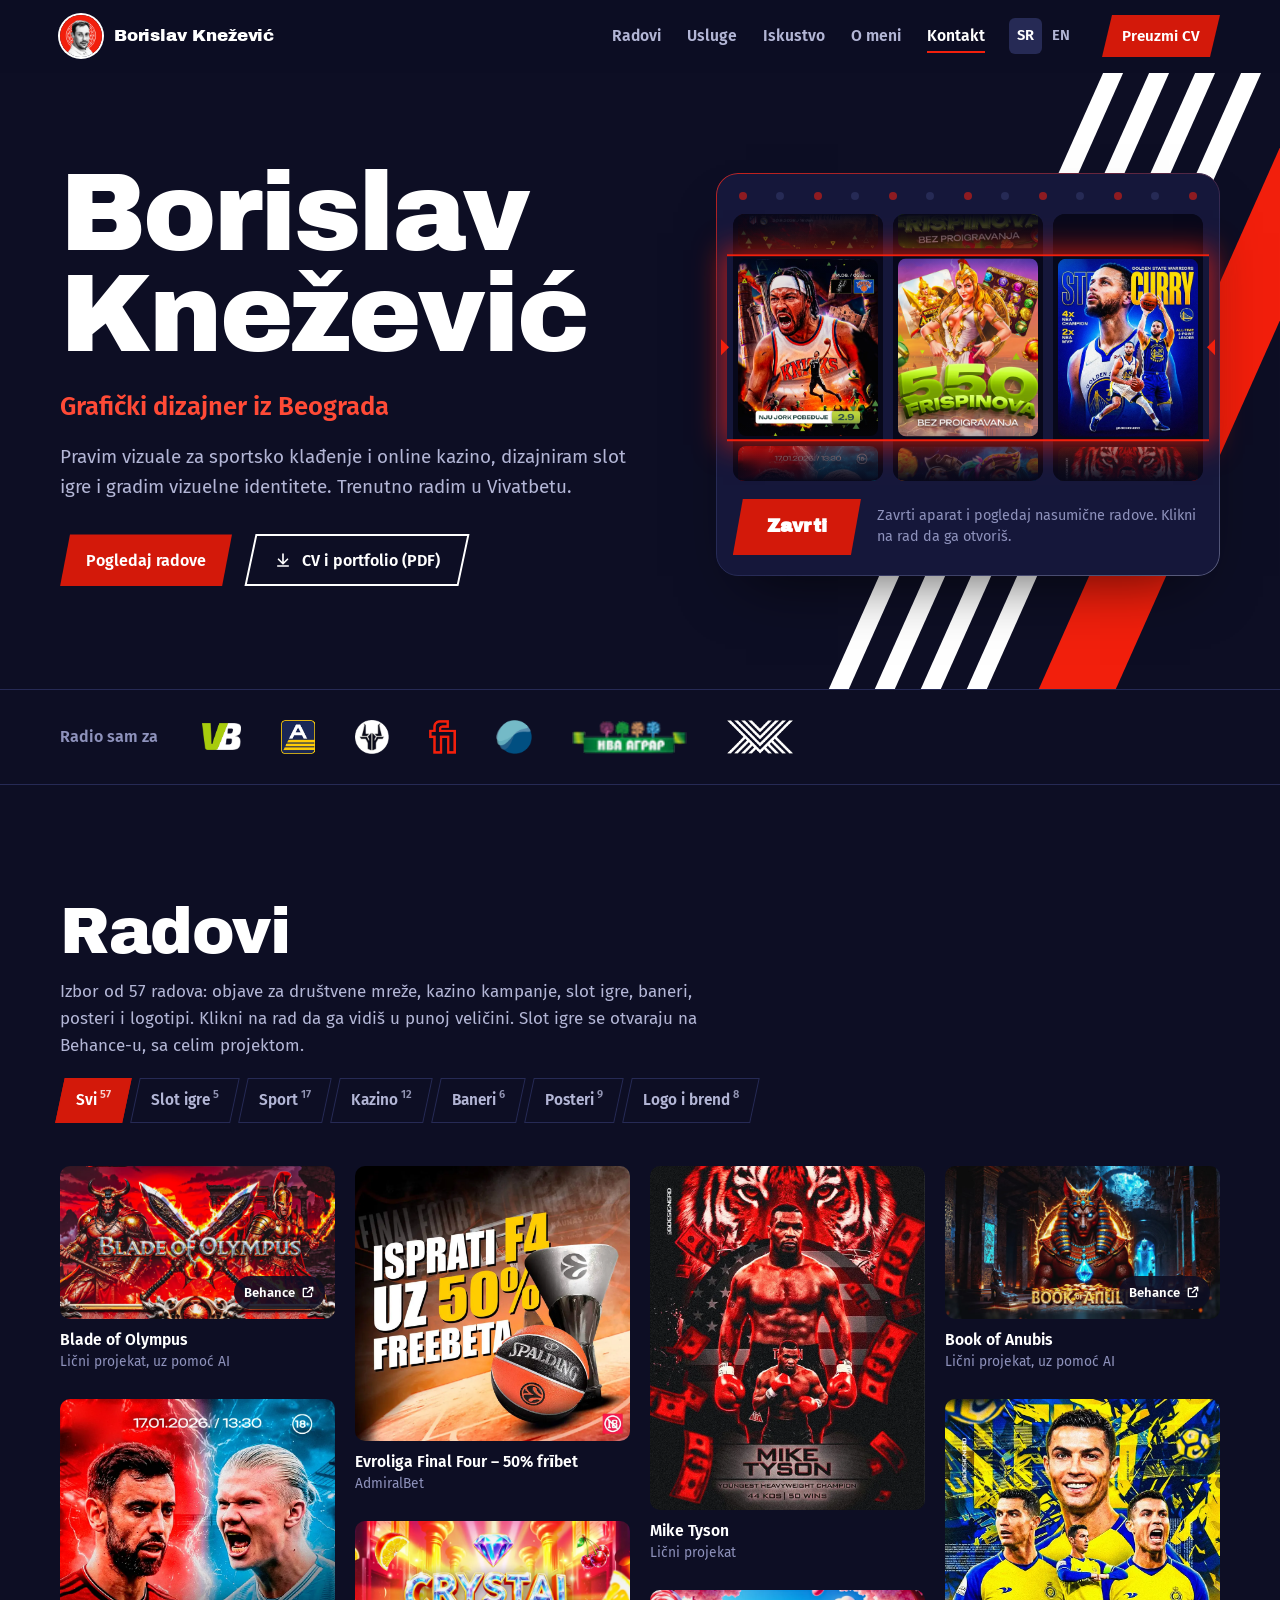
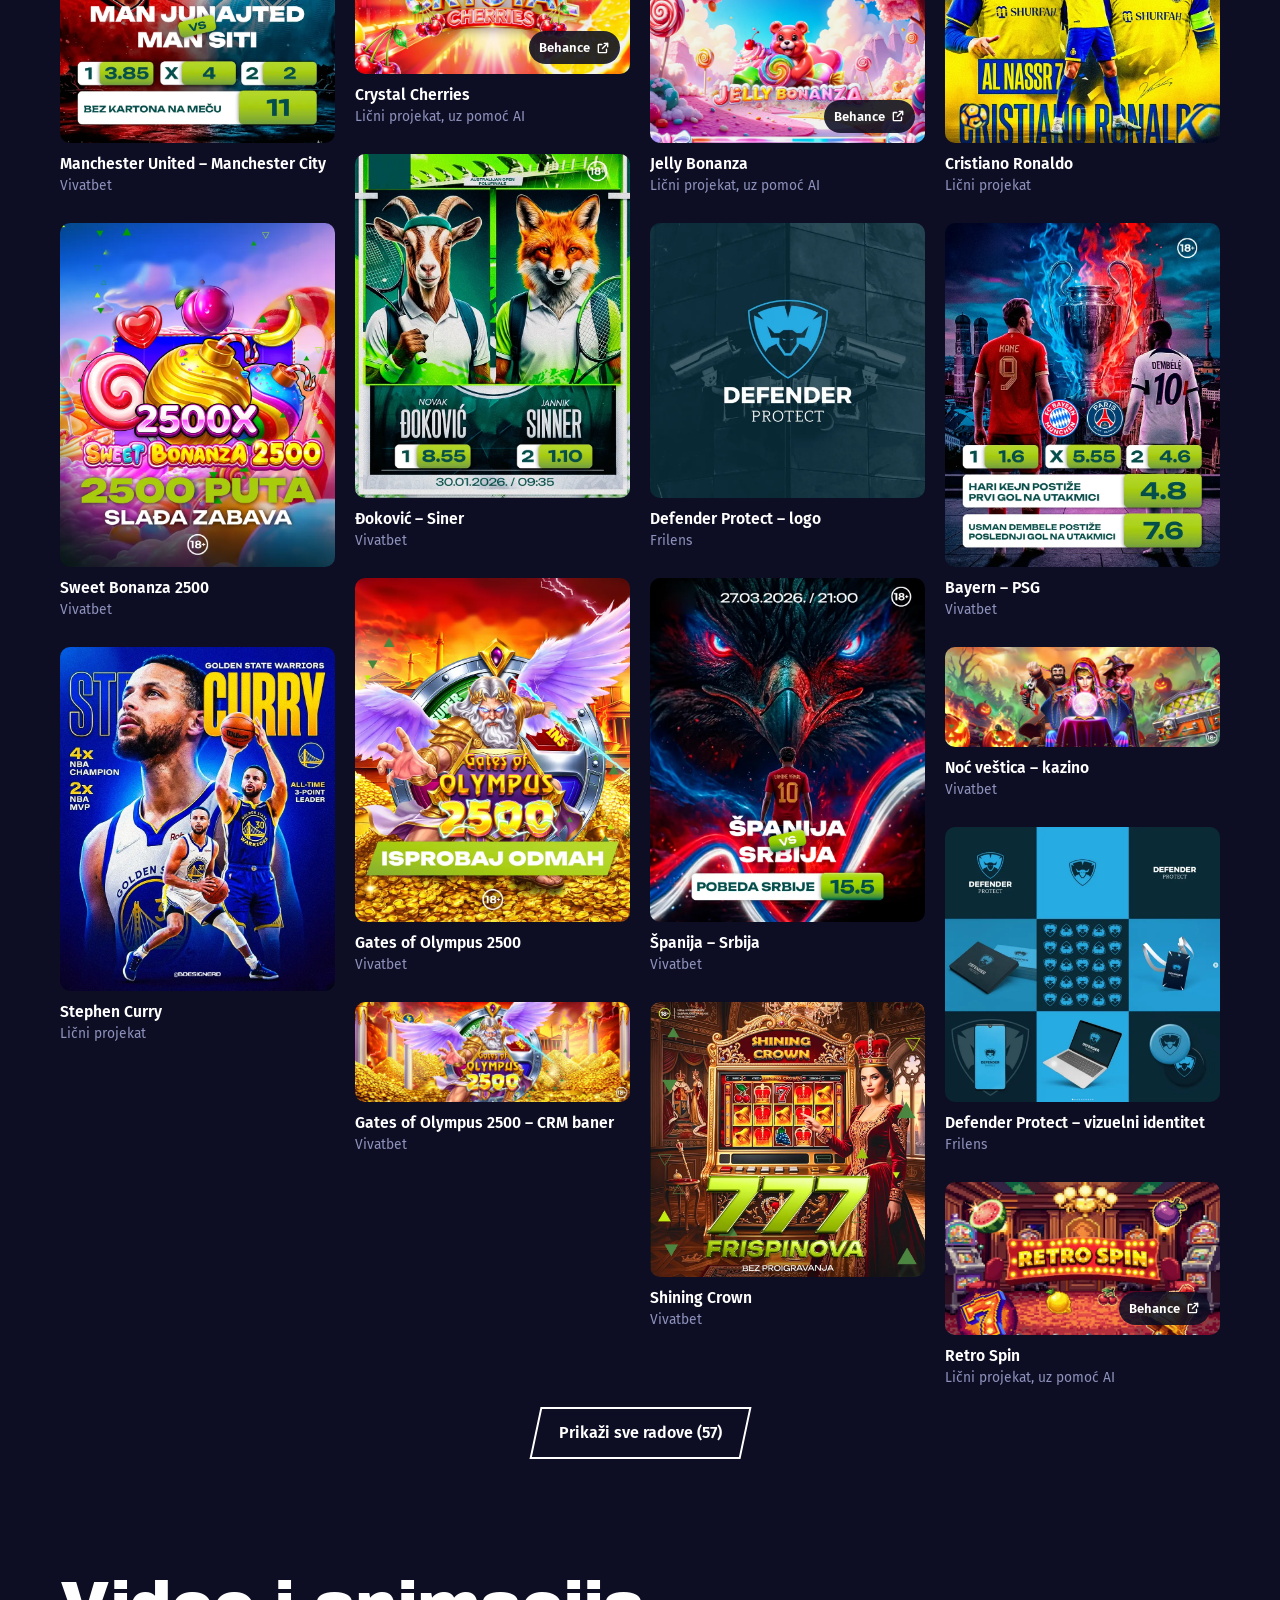
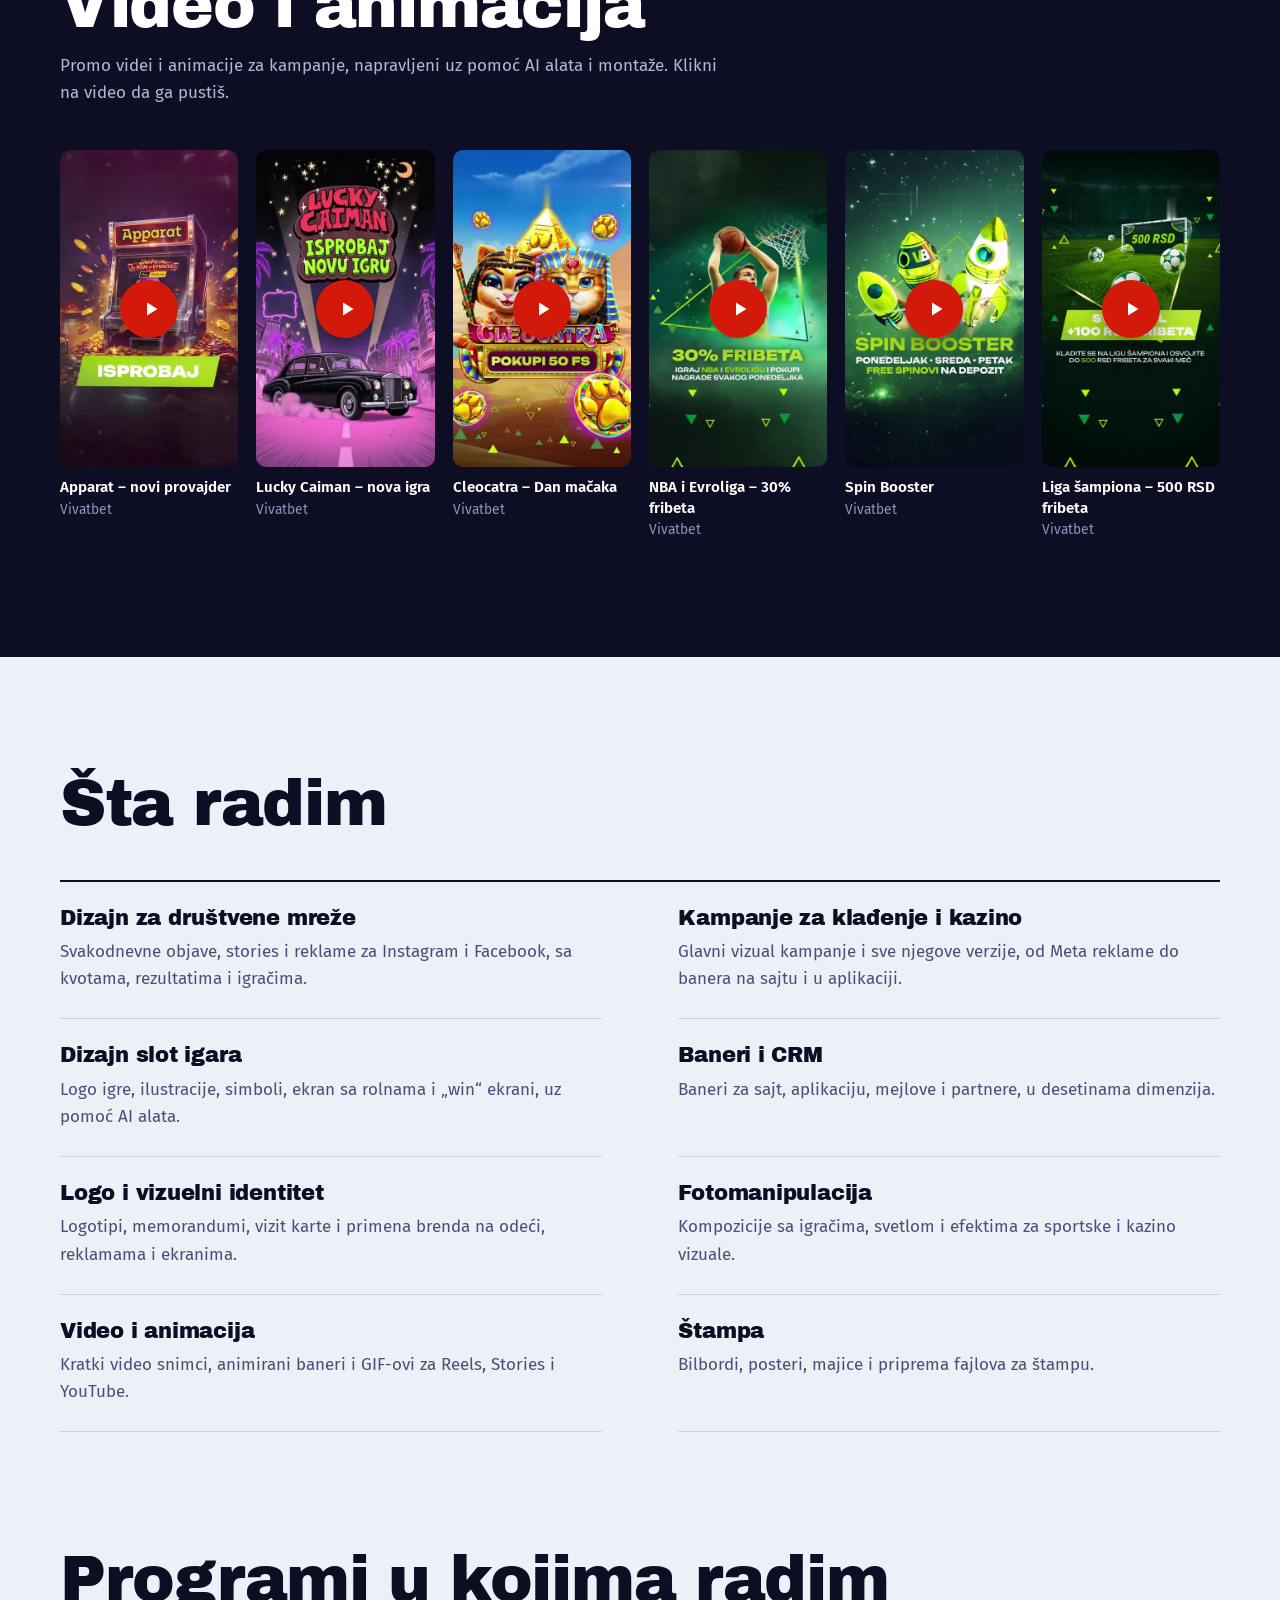
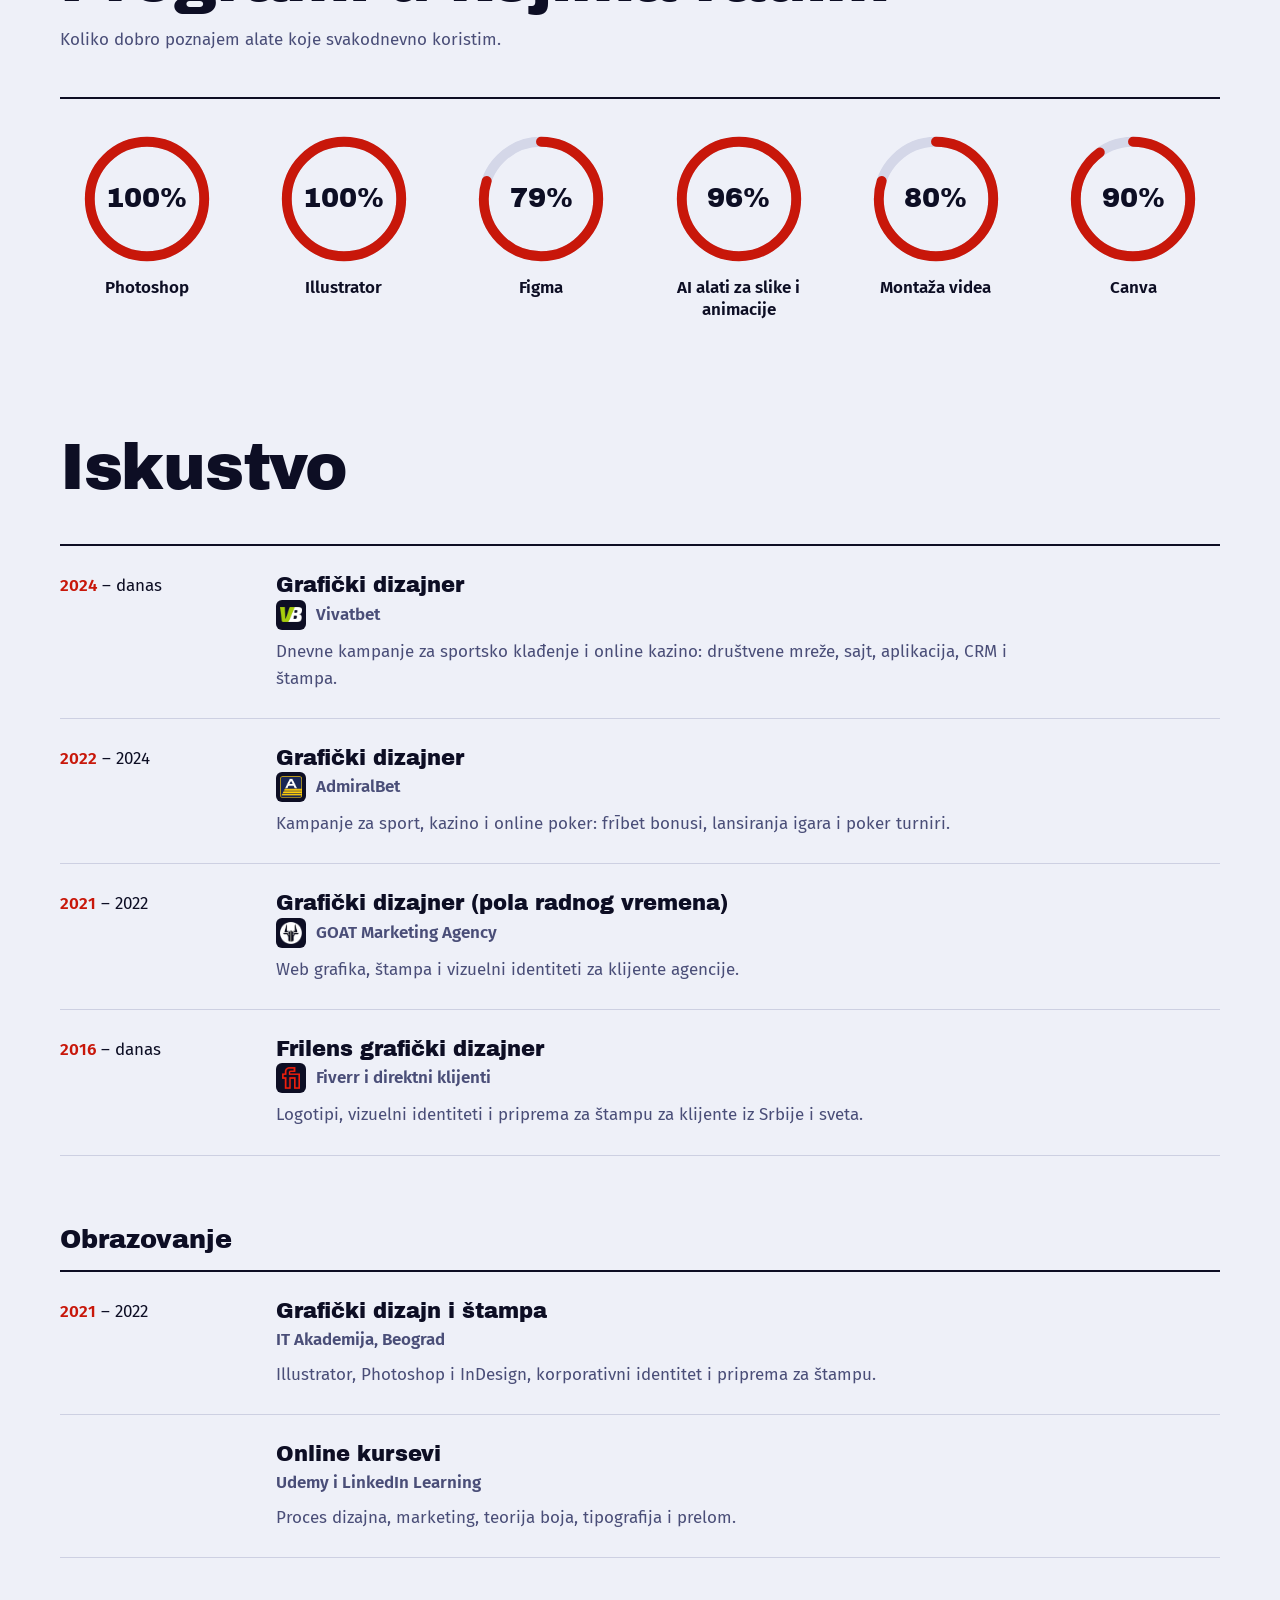
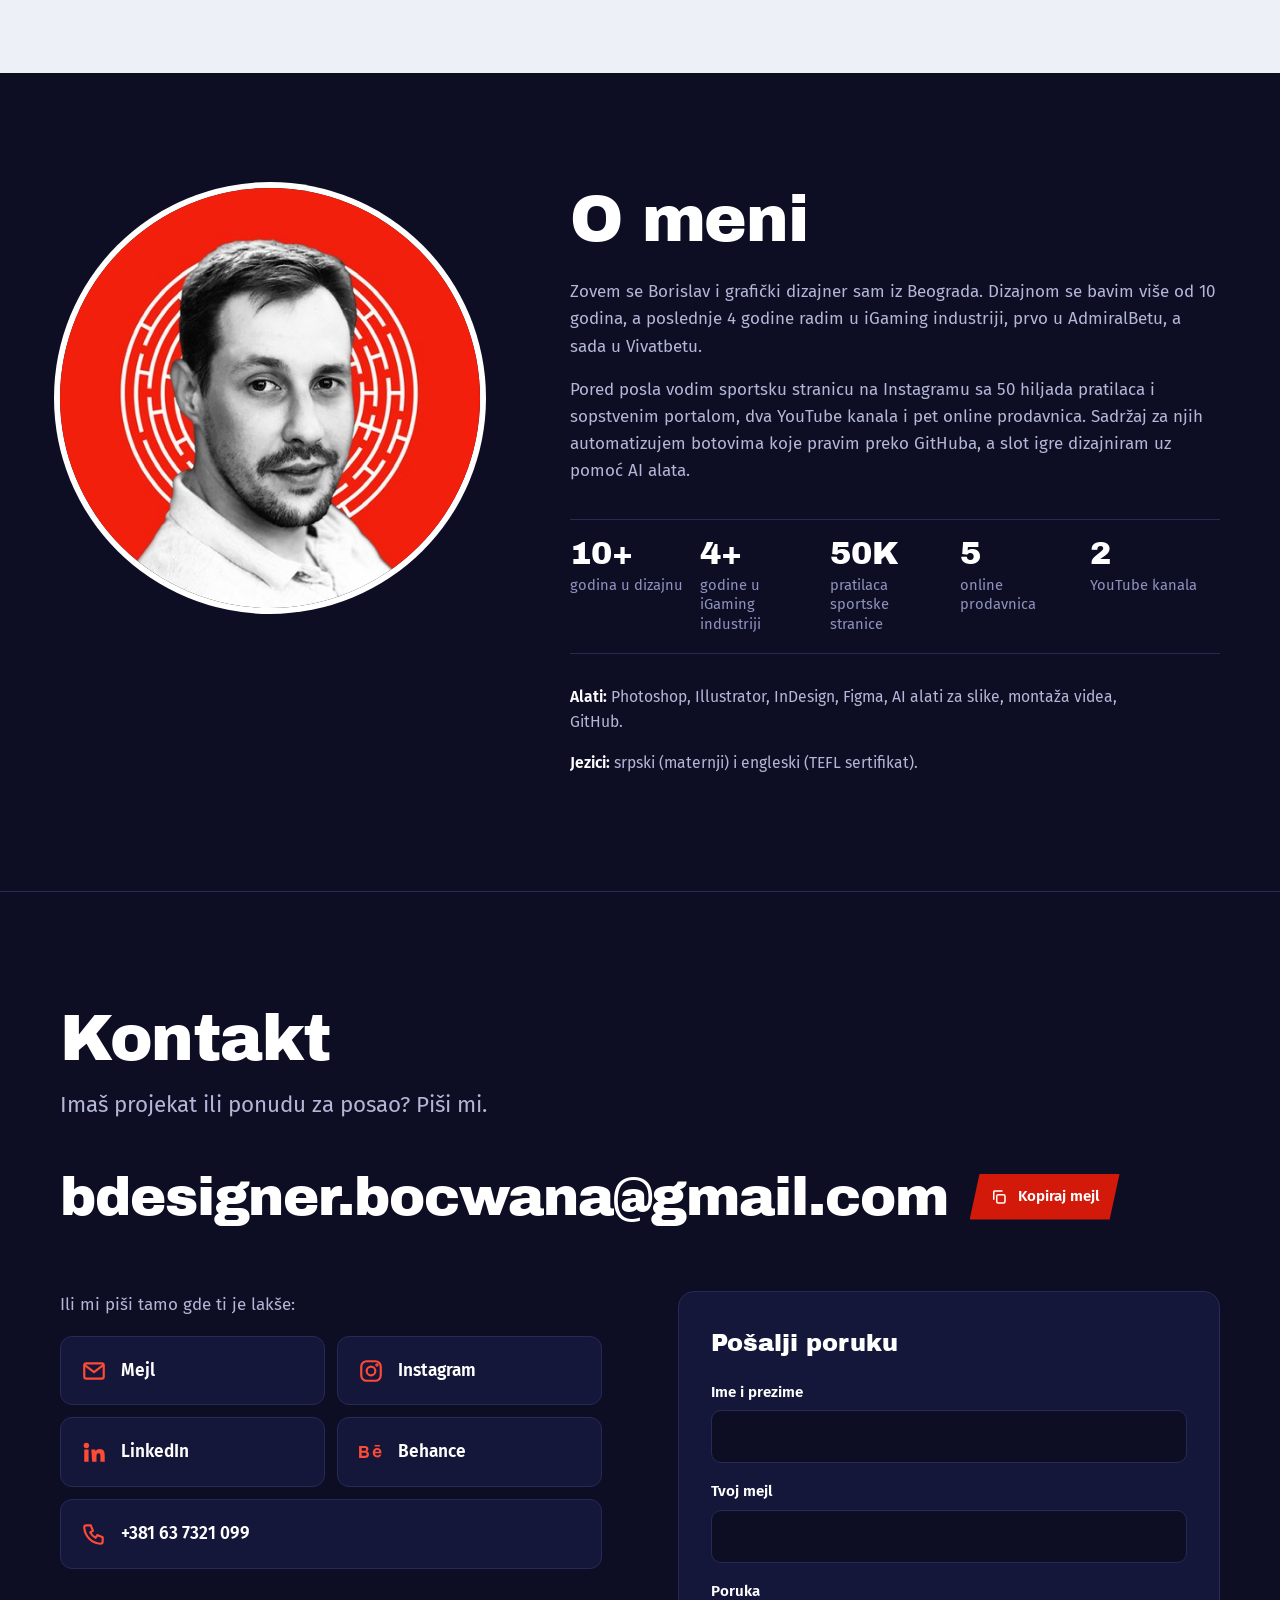
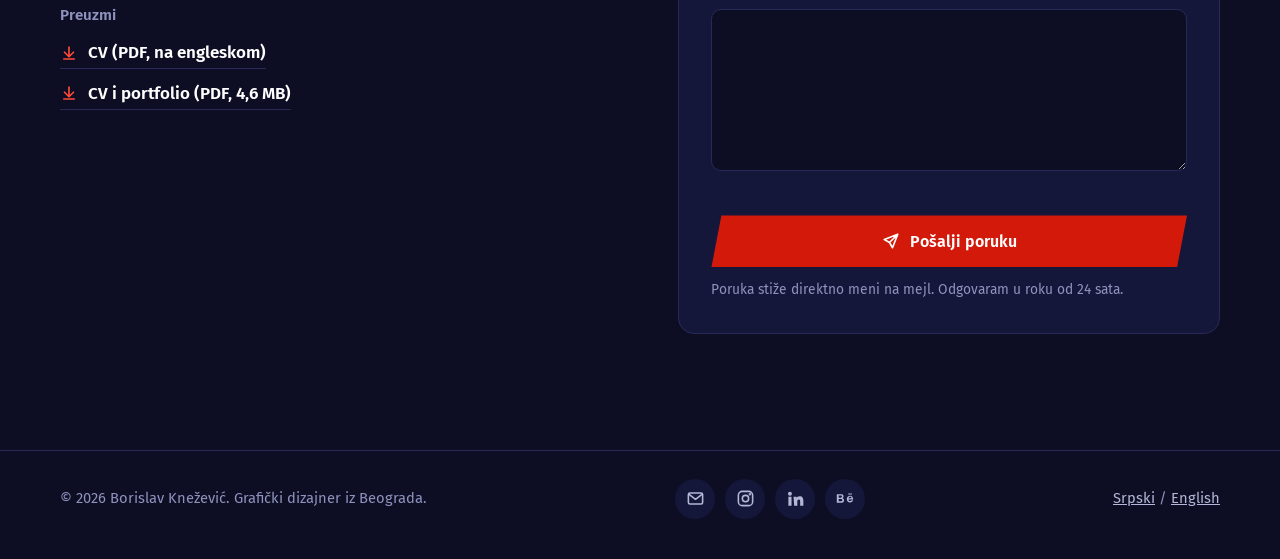
==== commit eb74e0d1: "Add files via upload" ====
--- a/index.html
+++ b/index.html
@@ -38,7 +38,7 @@
 <link rel="manifest" href="site.webmanifest">
 <link rel="preload" href="assets/fonts/archivo-black.woff" as="font" type="font/woff" crossorigin>
 <link rel="preload" href="assets/fonts/fira-sans-400.woff" as="font" type="font/woff" crossorigin>
-<link rel="stylesheet" href="assets/css/style.css?v=20261123">
+<link rel="stylesheet" href="assets/css/style.css?v=20261125">
 <link rel="preconnect" href="https://cdn.jsdelivr.net" crossorigin>
 <script>if(!matchMedia("(prefers-reduced-motion: reduce)").matches){document.documentElement.classList.add("motion");setTimeout(function(){document.documentElement.classList.remove("motion")},3000)}</script>
 <script type="application/ld+json">{"@context":"https://schema.org","@graph":[{"@type":"Person","@id":"https://borislavknezevic.com/#person","name":"Borislav Knežević","alternateName":["Borislav Knezevic","bdesignerd"],"jobTitle":"Grafički dizajner","description":"Grafički dizajner iz Beograda: kampanje za sportsko klađenje i online kazino, dizajn slot igara, objave za društvene mreže, baneri, posteri i logotipi.","url":"https://borislavknezevic.com/","image":"https://borislavknezevic.com/assets/img/borislav-knezevic.jpg","email":"mailto:bdesigner.bocwana@gmail.com","telephone":"+381637321099","address":{"@type":"PostalAddress","addressLocality":"Beograd","addressCountry":"RS"},"worksFor":{"@type":"Organization","name":"Vivatbet"},"alumniOf":{"@type":"EducationalOrganization","name":"IT Akademija"},"knowsAbout":["grafički dizajn","iGaming dizajn","dizajn slot igara","dizajn za društvene mreže","logo dizajn","vizuelni identitet","fotomanipulacija","montaža videa"],"knowsLanguage":["sr","en"],"sameAs":["https://www.behance.net/bdesignerd93","https://www.instagram.com/bdesignerd","https://www.linkedin.com/in/borislav-knezevic"]},{"@type":"WebSite","@id":"https://borislavknezevic.com/#website","url":"https://borislavknezevic.com/","name":"Borislav Knežević","inLanguage":["sr-Latn","en"],"publisher":{"@id":"https://borislavknezevic.com/#person"}},{"@type":"ProfilePage","@id":"https://borislavknezevic.com/#page","url":"https://borislavknezevic.com/","name":"Borislav Knežević – grafički dizajner iz Beograda | iGaming, sport i slot igre","description":"Grafički dizajner iz Beograda: kampanje za sportsko klađenje i online kazino, dizajn slot igara, objave za društvene mreže, baneri, posteri i logotipi.","inLanguage":"sr-Latn","isPartOf":{"@id":"https://borislavknezevic.com/#website"},"mainEntity":{"@id":"https://borislavknezevic.com/#person"},"dateModified":"2026-11-18","primaryImageOfPage":{"@type":"ImageObject","url":"https://borislavknezevic.com/assets/img/og-sr.jpg","width":1200,"height":630}},{"@type":"ImageGallery","@id":"https://borislavknezevic.com/#radovi","name":"Radovi Borislava Kneževića","url":"https://borislavknezevic.com/#radovi","author":{"@id":"https://borislavknezevic.com/#person"},"image":[{"@type":"ImageObject","contentUrl":"https://borislavknezevic.com/assets/img/work/blade-of-olympus-slot-game.webp","name":"Blade of Olympus","description":"Dizajn slot igre: Blade of Olympus (Lični projekat, uz pomoć AI)","width":1320,"height":733,"creator":{"@type":"Person","name":"Borislav Knežević"},"creditText":"Borislav Knežević","copyrightNotice":"© Borislav Knežević"},{"@type":"ImageObject","contentUrl":"https://borislavknezevic.com/assets/img/work/manchester-united-vs-manchester-city-post.webp","name":"Manchester United – Manchester City","description":"Sportska objava za društvene mreže: Manchester United – Manchester City (Vivatbet)","width":820,"height":1025,"creator":{"@type":"Person","name":"Borislav Knežević"},"creditText":"Borislav Knežević","copyrightNotice":"© Borislav Knežević"},{"@type":"ImageObject","contentUrl":"https://borislavknezevic.com/assets/img/work/sweet-bonanza-2500-casino-campaign.webp","name":"Sweet Bonanza 2500","description":"Vizual za online kazino kampanju: Sweet Bonanza 2500 (Vivatbet)","width":820,"height":1025,"creator":{"@type":"Person","name":"Borislav Knežević"},"creditText":"Borislav Knežević","copyrightNotice":"© Borislav Knežević"},{"@type":"ImageObject","contentUrl":"https://borislavknezevic.com/assets/img/work/stephen-curry-poster.webp","name":"Stephen Curry","description":"Sportski poster: Stephen Curry (Lični projekat)","width":820,"height":1025,"creator":{"@type":"Person","name":"Borislav Knežević"},"creditText":"Borislav Knežević","copyrightNotice":"© Borislav Knežević"},{"@type":"ImageObject","contentUrl":"https://borislavknezevic.com/assets/img/work/euroleague-final-four-freebet-banner.webp","name":"Evroliga Final Four – 50% frībet","description":"Sportska objava za društvene mreže: Evroliga Final Four – 50% frībet (AdmiralBet)","width":960,"height":960,"creator":{"@type":"Person","name":"Borislav Knežević"},"creditText":"Borislav Knežević","copyrightNotice":"© Borislav Knežević"},{"@type":"ImageObject","contentUrl":"https://borislavknezevic.com/assets/img/work/crystal-cherries-slot-game.webp","name":"Crystal Cherries","description":"Dizajn slot igre: Crystal Cherries (Lični projekat, uz pomoć AI)","width":1320,"height":733,"creator":{"@type":"Person","name":"Borislav Knežević"},"creditText":"Borislav Knežević","copyrightNotice":"© Borislav Knežević"},{"@type":"ImageObject","contentUrl":"https://borislavknezevic.com/assets/img/work/djokovic-vs-sinner-tennis-post.webp","name":"Đoković – Siner","description":"Sportska objava za društvene mreže: Đoković – Siner (Vivatbet)","width":820,"height":1025,"creator":{"@type":"Person","name":"Borislav Knežević"},"creditText":"Borislav Knežević","copyrightNotice":"© Borislav Knežević"},{"@type":"ImageObject","contentUrl":"https://borislavknezevic.com/assets/img/work/gates-of-olympus-2500-casino-campaign.webp","name":"Gates of Olympus 2500","description":"Vizual za online kazino kampanju: Gates of Olympus 2500 (Vivatbet)","width":820,"height":1025,"creator":{"@type":"Person","name":"Borislav Knežević"},"creditText":"Borislav Knežević","copyrightNotice":"© Borislav Knežević"},{"@type":"ImageObject","contentUrl":"https://borislavknezevic.com/assets/img/work/gates-of-olympus-crm-banner.webp","name":"Gates of Olympus 2500 – CRM baner","description":"Baner za sajt i CRM: Gates of Olympus 2500 – CRM baner (Vivatbet)","width":1320,"height":481,"creator":{"@type":"Person","name":"Borislav Knežević"},"creditText":"Borislav Knežević","copyrightNotice":"© Borislav Knežević"},{"@type":"ImageObject","contentUrl":"https://borislavknezevic.com/assets/img/work/mike-tyson-poster.webp","name":"Mike Tyson","description":"Sportski poster: Mike Tyson (Lični projekat)","width":820,"height":1025,"creator":{"@type":"Person","name":"Borislav Knežević"},"creditText":"Borislav Knežević","copyrightNotice":"© Borislav Knežević"},{"@type":"ImageObject","contentUrl":"https://borislavknezevic.com/assets/img/work/jelly-bonanza-slot-game.webp","name":"Jelly Bonanza","description":"Dizajn slot igre: Jelly Bonanza (Lični projekat, uz pomoć AI)","width":1320,"height":733,"creator":{"@type":"Person","name":"Borislav Knežević"},"creditText":"Borislav Knežević","copyrightNotice":"© Borislav Knežević"},{"@type":"ImageObject","contentUrl":"https://borislavknezevic.com/assets/img/work/defender-protect-logo.webp","name":"Defender Protect – logo","description":"Logo i vizuelni identitet: Defender Protect – logo (Frilens)","width":960,"height":960,"creator":{"@type":"Person","name":"Borislav Knežević"},"creditText":"Borislav Knežević","copyrightNotice":"© Borislav Knežević"},{"@type":"ImageObject","contentUrl":"https://borislavknezevic.com/assets/img/work/spain-vs-serbia-football-post.webp","name":"Španija – Srbija","description":"Sportska objava za društvene mreže: Španija – Srbija (Vivatbet)","width":820,"height":1025,"creator":{"@type":"Person","name":"Borislav Knežević"},"creditText":"Borislav Knežević","copyrightNotice":"© Borislav Knežević"},{"@type":"ImageObject","contentUrl":"https://borislavknezevic.com/assets/img/work/shining-crown-slot-ad.webp","name":"Shining Crown","description":"Vizual za online kazino kampanju: Shining Crown (Vivatbet)","width":960,"height":960,"creator":{"@type":"Person","name":"Borislav Knežević"},"creditText":"Borislav Knežević","copyrightNotice":"© Borislav Knežević"},{"@type":"ImageObject","contentUrl":"https://borislavknezevic.com/assets/img/work/book-of-anubis-slot-game.webp","name":"Book of Anubis","description":"Dizajn slot igre: Book of Anubis (Lični projekat, uz pomoć AI)","width":1320,"height":733,"creator":{"@type":"Person","name":"Borislav Knežević"},"creditText":"Borislav Knežević","copyrightNotice":"© Borislav Knežević"},{"@type":"ImageObject","contentUrl":"https://borislavknezevic.com/assets/img/work/cristiano-ronaldo-poster.webp","name":"Cristiano Ronaldo","description":"Sportski poster: Cristiano Ronaldo (Lični projekat)","width":820,"height":1025,"creator":{"@type":"Person","name":"Borislav Knežević"},"creditText":"Borislav Knežević","copyrightNotice":"© Borislav Knežević"},{"@type":"ImageObject","contentUrl":"https://borislavknezevic.com/assets/img/work/bayern-vs-psg-champions-league-post.webp","name":"Bayern – PSG","description":"Sportska objava za društvene mreže: Bayern – PSG (Vivatbet)","width":820,"height":1025,"creator":{"@type":"Person","name":"Borislav Knežević"},"creditText":"Borislav Knežević","copyrightNotice":"© Borislav Knežević"},{"@type":"ImageObject","contentUrl":"https://borislavknezevic.com/assets/img/work/halloween-casino-banner.webp","name":"Noć veštica – kazino","description":"Baner za sajt i CRM: Noć veštica – kazino (Vivatbet)","width":1320,"height":481,"creator":{"@type":"Person","name":"Borislav Knežević"},"creditText":"Borislav Knežević","copyrightNotice":"© Borislav Knežević"},{"@type":"ImageObject","contentUrl":"https://borislavknezevic.com/assets/img/work/defender-protect-brand-identity.webp","name":"Defender Protect – vizuelni identitet","description":"Logo i vizuelni identitet: Defender Protect – vizuelni identitet (Frilens)","width":960,"height":958,"creator":{"@type":"Person","name":"Borislav Knežević"},"creditText":"Borislav Knežević","copyrightNotice":"© Borislav Knežević"},{"@type":"ImageObject","contentUrl":"https://borislavknezevic.com/assets/img/work/retro-spin-slot-game.webp","name":"Retro Spin","description":"Dizajn slot igre: Retro Spin (Lični projekat, uz pomoć AI)","width":1320,"height":733,"creator":{"@type":"Person","name":"Borislav Knežević"},"creditText":"Borislav Knežević","copyrightNotice":"© Borislav Knežević"},{"@type":"ImageObject","contentUrl":"https://borislavknezevic.com/assets/img/work/chelsea-vs-manchester-united-post.webp","name":"Chelsea – Manchester United","description":"Sportska objava za društvene mreže: Chelsea – Manchester United (Vivatbet)","width":820,"height":1025,"creator":{"@type":"Person","name":"Borislav Knežević"},"creditText":"Borislav Knežević","copyrightNotice":"© Borislav Knežević"},{"@type":"ImageObject","contentUrl":"https://borislavknezevic.com/assets/img/work/pot-of-gold-free-spins-ad.webp","name":"Ćup zlata – besplatni spinovi","description":"Vizual za online kazino kampanju: Ćup zlata – besplatni spinovi (Vivatbet)","width":960,"height":960,"creator":{"@type":"Person","name":"Borislav Knežević"},"creditText":"Borislav Knežević","copyrightNotice":"© Borislav Knežević"},{"@type":"ImageObject","contentUrl":"https://borislavknezevic.com/assets/img/work/kobe-bryant-poster.webp","name":"Kobe Bryant","description":"Sportski poster: Kobe Bryant (Lični projekat)","width":820,"height":1025,"creator":{"@type":"Person","name":"Borislav Knežević"},"creditText":"Borislav Knežević","copyrightNotice":"© Borislav Knežević"},{"@type":"ImageObject","contentUrl":"https://borislavknezevic.com/assets/img/work/phoenix-star-exclusive-game-banner.webp","name":"Phoenix Star – ekskluzivna igra","description":"Vizual za online kazino kampanju: Phoenix Star – ekskluzivna igra (AdmiralBet)","width":1200,"height":800,"creator":{"@type":"Person","name":"Borislav Knežević"},"creditText":"Borislav Knežević","copyrightNotice":"© Borislav Knežević"},{"@type":"ImageObject","contentUrl":"https://borislavknezevic.com/assets/img/work/ac-milan-vs-inter-derby-post.webp","name":"Milan – Inter","description":"Sportska objava za društvene mreže: Milan – Inter (Vivatbet)","width":820,"height":1025,"creator":{"@type":"Person","name":"Borislav Knežević"},"creditText":"Borislav Knežević","copyrightNotice":"© Borislav Knežević"},{"@type":"ImageObject","contentUrl":"https://borislavknezevic.com/assets/img/work/athena-free-spins-ad.webp","name":"Athena – 550 besplatnih spinova","description":"Vizual za online kazino kampanju: Athena – 550 besplatnih spinova (Vivatbet)","width":960,"height":960,"creator":{"@type":"Person","name":"Borislav Knežević"},"creditText":"Borislav Knežević","copyrightNotice":"© Borislav Knežević"},{"@type":"ImageObject","contentUrl":"https://borislavknezevic.com/assets/img/work/halloween-sports-banner.webp","name":"Noć veštica – sport","description":"Baner za sajt i CRM: Noć veštica – sport (Vivatbet)","width":1320,"height":481,"creator":{"@type":"Person","name":"Borislav Knežević"},"creditText":"Borislav Knežević","copyrightNotice":"© Borislav Knežević"},{"@type":"ImageObject","contentUrl":"https://borislavknezevic.com/assets/img/work/erling-haaland-poster.webp","name":"Erling Haaland","description":"Sportski poster: Erling Haaland (Lični projekat)","width":820,"height":1018,"creator":{"@type":"Person","name":"Borislav Knežević"},"creditText":"Borislav Knežević","copyrightNotice":"© Borislav Knežević"},{"@type":"ImageObject","contentUrl":"https://borislavknezevic.com/assets/img/work/serpenti-shareholders-logo.webp","name":"Serpenti Shareholders – logo","description":"Logo i vizuelni identitet: Serpenti Shareholders – logo (Frilens)","width":960,"height":962,"creator":{"@type":"Person","name":"Borislav Knežević"},"creditText":"Borislav Knežević","copyrightNotice":"© Borislav Knežević"},{"@type":"ImageObject","contentUrl":"https://borislavknezevic.com/assets/img/work/ufc-gane-vs-hokit-post.webp","name":"UFC: Gane – Hokit","description":"Sportska objava za društvene mreže: UFC: Gane – Hokit (Vivatbet)","width":820,"height":1025,"creator":{"@type":"Person","name":"Borislav Knežević"},"creditText":"Borislav Knežević","copyrightNotice":"© Borislav Knežević"},{"@type":"ImageObject","contentUrl":"https://borislavknezevic.com/assets/img/work/pirate-gold-deluxe-free-spins.webp","name":"Pirate Gold Deluxe – 50 besplatnih spinova","description":"Vizual za online kazino kampanju: Pirate Gold Deluxe – 50 besplatnih spinova (Vivatbet)","width":820,"height":892,"creator":{"@type":"Person","name":"Borislav Knežević"},"creditText":"Borislav Knežević","copyrightNotice":"© Borislav Knežević"},{"@type":"ImageObject","contentUrl":"https://borislavknezevic.com/assets/img/work/champions-league-freebet-banner.webp","name":"Liga šampiona – 100% frībet","description":"Sportska objava za društvene mreže: Liga šampiona – 100% frībet (AdmiralBet)","width":1200,"height":800,"creator":{"@type":"Person","name":"Borislav Knežević"},"creditText":"Borislav Knežević","copyrightNotice":"© Borislav Knežević"},{"@type":"ImageObject","contentUrl":"https://borislavknezevic.com/assets/img/work/zlatan-ibrahimovic-poster.webp","name":"Zlatan Ibrahimović","description":"Sportski poster: Zlatan Ibrahimović (Lični projekat)","width":820,"height":1025,"creator":{"@type":"Person","name":"Borislav Knežević"},"creditText":"Borislav Knežević","copyrightNotice":"© Borislav Knežević"},{"@type":"ImageObject","contentUrl":"https://borislavknezevic.com/assets/img/work/super-cup-psg-vs-aston-villa-banner.webp","name":"Superkup: PSG ili Villa?","description":"Baner za sajt i CRM: Superkup: PSG ili Villa? (Vivatbet)","width":1320,"height":481,"creator":{"@type":"Person","name":"Borislav Knežević"},"creditText":"Borislav Knežević","copyrightNotice":"© Borislav Knežević"},{"@type":"ImageObject","contentUrl":"https://borislavknezevic.com/assets/img/work/serpenti-shareholders-brand-identity.webp","name":"Serpenti Shareholders – vizuelni identitet","description":"Logo i vizuelni identitet: Serpenti Shareholders – vizuelni identitet (Frilens)","width":960,"height":959,"creator":{"@type":"Person","name":"Borislav Knežević"},"creditText":"Borislav Knežević","copyrightNotice":"© Borislav Knežević"},{"@type":"ImageObject","contentUrl":"https://borislavknezevic.com/assets/img/work/motogp-race-post.webp","name":"MotoGP trka","description":"Sportska objava za društvene mreže: MotoGP trka (Vivatbet)","width":820,"height":1025,"creator":{"@type":"Person","name":"Borislav Knežević"},"creditText":"Borislav Knežević","copyrightNotice":"© Borislav Knežević"},{"@type":"ImageObject","contentUrl":"https://borislavknezevic.com/assets/img/work/spin-like-a-queen-casino-tournament.webp","name":"Spin Like a Queen turnir","description":"Vizual za online kazino kampanju: Spin Like a Queen turnir (Vivatbet)","width":960,"height":1008,"creator":{"@type":"Person","name":"Borislav Knežević"},"creditText":"Borislav Knežević","copyrightNotice":"© Borislav Knežević"},{"@type":"ImageObject","contentUrl":"https://borislavknezevic.com/assets/img/work/allen-iverson-poster.webp","name":"Allen Iverson","description":"Sportski poster: Allen Iverson (Lični projekat)","width":820,"height":1025,"creator":{"@type":"Person","name":"Borislav Knežević"},"creditText":"Borislav Knežević","copyrightNotice":"© Borislav Knežević"},{"@type":"ImageObject","contentUrl":"https://borislavknezevic.com/assets/img/work/manic-potions-game-of-the-week-banner.webp","name":"Manic Potions – igra nedelje","description":"Vizual za online kazino kampanju: Manic Potions – igra nedelje (AdmiralBet)","width":1200,"height":800,"creator":{"@type":"Person","name":"Borislav Knežević"},"creditText":"Borislav Knežević","copyrightNotice":"© Borislav Knežević"},{"@type":"ImageObject","contentUrl":"https://borislavknezevic.com/assets/img/work/real-madrid-matchday-post.webp","name":"Real Madrid","description":"Sportska objava za društvene mreže: Real Madrid (Vivatbet)","width":820,"height":1025,"creator":{"@type":"Person","name":"Borislav Knežević"},"creditText":"Borislav Knežević","copyrightNotice":"© Borislav Knežević"},{"@type":"ImageObject","contentUrl":"https://borislavknezevic.com/assets/img/work/horse-racing-cashback-banner.webp","name":"Konjičke trke – povraćaj do 5.000 RSD","description":"Baner za sajt i CRM: Konjičke trke – povraćaj do 5.000 RSD (Vivatbet)","width":1320,"height":481,"creator":{"@type":"Person","name":"Borislav Knežević"},"creditText":"Borislav Knežević","copyrightNotice":"© Borislav Knežević"},{"@type":"ImageObject","contentUrl":"https://borislavknezevic.com/assets/img/work/flightor-project-logo.webp","name":"Flightor Project – logo","description":"Logo i vizuelni identitet: Flightor Project – logo (Frilens)","width":960,"height":958,"creator":{"@type":"Person","name":"Borislav Knežević"},"creditText":"Borislav Knežević","copyrightNotice":"© Borislav Knežević"},{"@type":"ImageObject","contentUrl":"https://borislavknezevic.com/assets/img/work/nba-new-york-knicks-post.webp","name":"NBA – New York Knicks","description":"Sportska objava za društvene mreže: NBA – New York Knicks (Vivatbet)","width":820,"height":1025,"creator":{"@type":"Person","name":"Borislav Knežević"},"creditText":"Borislav Knežević","copyrightNotice":"© Borislav Knežević"},{"@type":"ImageObject","contentUrl":"https://borislavknezevic.com/assets/img/work/drops-and-wins-casino-promotion.webp","name":"Drops & Wins","description":"Vizual za online kazino kampanju: Drops & Wins (Vivatbet)","width":960,"height":1008,"creator":{"@type":"Person","name":"Borislav Knežević"},"creditText":"Borislav Knežević","copyrightNotice":"© Borislav Knežević"},{"@type":"ImageObject","contentUrl":"https://borislavknezevic.com/assets/img/work/ronaldinho-poster.webp","name":"Ronaldinho","description":"Sportski poster: Ronaldinho (Lični projekat)","width":820,"height":1025,"creator":{"@type":"Person","name":"Borislav Knežević"},"creditText":"Borislav Knežević","copyrightNotice":"© Borislav Knežević"},{"@type":"ImageObject","contentUrl":"https://borislavknezevic.com/assets/img/work/flightor-project-brand-identity.webp","name":"Flightor Project – vizuelni identitet","description":"Logo i vizuelni identitet: Flightor Project – vizuelni identitet (Frilens)","width":960,"height":957,"creator":{"@type":"Person","name":"Borislav Knežević"},"creditText":"Borislav Knežević","copyrightNotice":"© Borislav Knežević"},{"@type":"ImageObject","contentUrl":"https://borislavknezevic.com/assets/img/work/nba-stephen-curry-post.webp","name":"NBA – Stephen Curry","description":"Sportska objava za društvene mreže: NBA – Stephen Curry (Vivatbet)","width":820,"height":1025,"creator":{"@type":"Person","name":"Borislav Knežević"},"creditText":"Borislav Knežević","copyrightNotice":"© Borislav Knežević"},{"@type":"ImageObject","contentUrl":"https://borislavknezevic.com/assets/img/work/golden-crown-casino-tournament.webp","name":"Golden Crown turnir","description":"Vizual za online kazino kampanju: Golden Crown turnir (Vivatbet)","width":960,"height":1008,"creator":{"@type":"Person","name":"Borislav Knežević"},"creditText":"Borislav Knežević","copyrightNotice":"© Borislav Knežević"},{"@type":"ImageObject","contentUrl":"https://borislavknezevic.com/assets/img/work/second-deposit-free-spins-banner.webp","name":"Drugi depozit – besplatni spinovi","description":"Baner za sajt i CRM: Drugi depozit – besplatni spinovi (Vivatbet)","width":1320,"height":481,"creator":{"@type":"Person","name":"Borislav Knežević"},"creditText":"Borislav Knežević","copyrightNotice":"© Borislav Knežević"},{"@type":"ImageObject","contentUrl":"https://borislavknezevic.com/assets/img/work/symmetry-cooperations-logo.webp","name":"Symmetry Cooperations – logo","description":"Logo i vizuelni identitet: Symmetry Cooperations – logo (Frilens)","width":960,"height":961,"creator":{"@type":"Person","name":"Borislav Knežević"},"creditText":"Borislav Knežević","copyrightNotice":"© Borislav Knežević"},{"@type":"ImageObject","contentUrl":"https://borislavknezevic.com/assets/img/work/fiorentina-vs-como-serie-a-post.webp","name":"Fiorentina – Como","description":"Sportska objava za društvene mreže: Fiorentina – Como (Vivatbet)","width":820,"height":1025,"creator":{"@type":"Person","name":"Borislav Knežević"},"creditText":"Borislav Knežević","copyrightNotice":"© Borislav Knežević"},{"@type":"ImageObject","contentUrl":"https://borislavknezevic.com/assets/img/work/freeroll-poker-tournaments-banner.webp","name":"Freeroll poker turniri","description":"Vizual za online kazino kampanju: Freeroll poker turniri (AdmiralBet)","width":1320,"height":742,"creator":{"@type":"Person","name":"Borislav Knežević"},"creditText":"Borislav Knežević","copyrightNotice":"© Borislav Knežević"},{"@type":"ImageObject","contentUrl":"https://borislavknezevic.com/assets/img/work/fernando-torres-poster.webp","name":"Fernando Torres","description":"Sportski poster: Fernando Torres (Lični projekat)","width":820,"height":1025,"creator":{"@type":"Person","name":"Borislav Knežević"},"creditText":"Borislav Knežević","copyrightNotice":"© Borislav Knežević"},{"@type":"ImageObject","contentUrl":"https://borislavknezevic.com/assets/img/work/nba-in-season-tournament-banner.webp","name":"NBA turnir","description":"Sportska objava za društvene mreže: NBA turnir (AdmiralBet)","width":1320,"height":742,"creator":{"@type":"Person","name":"Borislav Knežević"},"creditText":"Borislav Knežević","copyrightNotice":"© Borislav Knežević"},{"@type":"ImageObject","contentUrl":"https://borislavknezevic.com/assets/img/work/arsenal-vs-atletico-madrid-post.webp","name":"Arsenal – Atlético Madrid","description":"Sportska objava za društvene mreže: Arsenal – Atlético Madrid (Vivatbet)","width":820,"height":1025,"creator":{"@type":"Person","name":"Borislav Knežević"},"creditText":"Borislav Knežević","copyrightNotice":"© Borislav Knežević"},{"@type":"ImageObject","contentUrl":"https://borislavknezevic.com/assets/img/work/symmetry-cooperations-brand-identity.webp","name":"Symmetry Cooperations – vizuelni identitet","description":"Logo i vizuelni identitet: Symmetry Cooperations – vizuelni identitet (Frilens)","width":960,"height":962,"creator":{"@type":"Person","name":"Borislav Knežević"},"creditText":"Borislav Knežević","copyrightNotice":"© Borislav Knežević"},{"@type":"ImageObject","contentUrl":"https://borislavknezevic.com/assets/img/work/djokovic-vs-de-minaur-tennis-post.webp","name":"Đoković – De Minaur","description":"Sportska objava za društvene mreže: Đoković – De Minaur (Vivatbet)","width":820,"height":1025,"creator":{"@type":"Person","name":"Borislav Knežević"},"creditText":"Borislav Knežević","copyrightNotice":"© Borislav Knežević"}]}]}</script>
@@ -101,6 +101,13 @@
     </div>
     <ul class="grid" id="grid"><li class="work work--link" data-key="s1" data-cat="slot"><figure><a class="work-btn" href="https://www.behance.net/gallery/249005957/Blade-of-Olympus-Dark-Fantasy-Slot-iGaming-Art" target="_blank" rel="noopener"><img src="assets/img/work/blade-of-olympus-slot-game.webp" width="1320" height="733" alt="Dizajn slot igre: Blade of Olympus (Lični projekat, uz pomoć AI)" loading="lazy" decoding="async"><span class="badge">Behance <svg viewBox="0 0 24 24" fill="none" stroke="currentColor" stroke-width="2.4" stroke-linecap="round" stroke-linejoin="round" aria-hidden="true"><path d="M14 4h6v6M20 4l-9 9M18 14v5a1 1 0 0 1-1 1H5a1 1 0 0 1-1-1V7a1 1 0 0 1 1-1h5"/></svg></span><span class="visually-hidden">Blade of Olympus, Ceo projekat na Behance-u (otvara se u novom tabu)</span></a><figcaption><span class="t">Blade of Olympus</span><span class="c">Lični projekat, uz pomoć AI</span></figcaption></figure></li><li class="work" data-key="v24" data-cat="sport"><figure><button class="work-btn" type="button" aria-haspopup="dialog"><img src="assets/img/work/manchester-united-vs-manchester-city-post.webp" width="820" height="1025" alt="Sportska objava za društvene mreže: Manchester United – Manchester City (Vivatbet)" loading="lazy" decoding="async"></button><figcaption><span class="t">Manchester United – Manchester City</span><span class="c">Vivatbet</span></figcaption></figure></li><li class="work" data-key="v66" data-cat="casino"><figure><button class="work-btn" type="button" aria-haspopup="dialog"><img src="assets/img/work/sweet-bonanza-2500-casino-campaign.webp" width="820" height="1025" alt="Vizual za online kazino kampanju: Sweet Bonanza 2500 (Vivatbet)" loading="lazy" decoding="async"></button><figcaption><span class="t">Sweet Bonanza 2500</span><span class="c">Vivatbet</span></figcaption></figure></li><li class="work" data-key="p4" data-cat="poster"><figure><button class="work-btn" type="button" aria-haspopup="dialog"><img src="assets/img/work/stephen-curry-poster.webp" width="820" height="1025" alt="Sportski poster: Stephen Curry (Lični projekat)" loading="lazy" decoding="async"></button><figcaption><span class="t">Stephen Curry</span><span class="c">Lični projekat</span></figcaption></figure></li><li class="work" data-key="o27" data-cat="sport"><figure><button class="work-btn" type="button" aria-haspopup="dialog"><img src="assets/img/work/euroleague-final-four-freebet-banner.webp" width="960" height="960" alt="Sportska objava za društvene mreže: Evroliga Final Four – 50% frībet (AdmiralBet)" loading="lazy" decoding="async"></button><figcaption><span class="t">Evroliga Final Four – 50% frībet</span><span class="c">AdmiralBet</span></figcaption></figure></li><li class="work work--link" data-key="s9" data-cat="slot"><figure><a class="work-btn" href="https://www.behance.net/gallery/249027175/Crystal-Cherries-Slot-Game-UIUX-iGaming-Art" target="_blank" rel="noopener"><img src="assets/img/work/crystal-cherries-slot-game.webp" width="1320" height="733" alt="Dizajn slot igre: Crystal Cherries (Lični projekat, uz pomoć AI)" loading="lazy" decoding="async"><span class="badge">Behance <svg viewBox="0 0 24 24" fill="none" stroke="currentColor" stroke-width="2.4" stroke-linecap="round" stroke-linejoin="round" aria-hidden="true"><path d="M14 4h6v6M20 4l-9 9M18 14v5a1 1 0 0 1-1 1H5a1 1 0 0 1-1-1V7a1 1 0 0 1 1-1h5"/></svg></span><span class="visually-hidden">Crystal Cherries, Ceo projekat na Behance-u (otvara se u novom tabu)</span></a><figcaption><span class="t">Crystal Cherries</span><span class="c">Lični projekat, uz pomoć AI</span></figcaption></figure></li><li class="work" data-key="v28" data-cat="sport"><figure><button class="work-btn" type="button" aria-haspopup="dialog"><img src="assets/img/work/djokovic-vs-sinner-tennis-post.webp" width="820" height="1025" alt="Sportska objava za društvene mreže: Đoković – Siner (Vivatbet)" loading="lazy" decoding="async"></button><figcaption><span class="t">Đoković – Siner</span><span class="c">Vivatbet</span></figcaption></figure></li><li class="work" data-key="v111" data-cat="casino"><figure><button class="work-btn" type="button" aria-haspopup="dialog"><img src="assets/img/work/gates-of-olympus-2500-casino-campaign.webp" width="820" height="1025" alt="Vizual za online kazino kampanju: Gates of Olympus 2500 (Vivatbet)" loading="lazy" decoding="async"></button><figcaption><span class="t">Gates of Olympus 2500</span><span class="c">Vivatbet</span></figcaption></figure></li><li class="work" data-key="v110" data-cat="banner"><figure><button class="work-btn" type="button" aria-haspopup="dialog"><img src="assets/img/work/gates-of-olympus-crm-banner.webp" width="1320" height="481" alt="Baner za sajt i CRM: Gates of Olympus 2500 – CRM baner (Vivatbet)" loading="lazy" decoding="async"></button><figcaption><span class="t">Gates of Olympus 2500 – CRM baner</span><span class="c">Vivatbet</span></figcaption></figure></li><li class="work" data-key="p31" data-cat="poster"><figure><button class="work-btn" type="button" aria-haspopup="dialog"><img src="assets/img/work/mike-tyson-poster.webp" width="820" height="1025" alt="Sportski poster: Mike Tyson (Lični projekat)" loading="lazy" decoding="async"></button><figcaption><span class="t">Mike Tyson</span><span class="c">Lični projekat</span></figcaption></figure></li><li class="work work--link" data-key="s5" data-cat="slot"><figure><a class="work-btn" href="https://www.behance.net/gallery/249048525/Jelly-Bonanza-3D-Candy-Slot-Art-Concept" target="_blank" rel="noopener"><img src="assets/img/work/jelly-bonanza-slot-game.webp" width="1320" height="733" alt="Dizajn slot igre: Jelly Bonanza (Lični projekat, uz pomoć AI)" loading="lazy" decoding="async"><span class="badge">Behance <svg viewBox="0 0 24 24" fill="none" stroke="currentColor" stroke-width="2.4" stroke-linecap="round" stroke-linejoin="round" aria-hidden="true"><path d="M14 4h6v6M20 4l-9 9M18 14v5a1 1 0 0 1-1 1H5a1 1 0 0 1-1-1V7a1 1 0 0 1 1-1h5"/></svg></span><span class="visually-hidden">Jelly Bonanza, Ceo projekat na Behance-u (otvara se u novom tabu)</span></a><figcaption><span class="t">Jelly Bonanza</span><span class="c">Lični projekat, uz pomoć AI</span></figcaption></figure></li><li class="work" data-key="o0" data-cat="brand"><figure><button class="work-btn" type="button" aria-haspopup="dialog"><img src="assets/img/work/defender-protect-logo.webp" width="960" height="960" alt="Logo i vizuelni identitet: Defender Protect – logo (Frilens)" loading="lazy" decoding="async"></button><figcaption><span class="t">Defender Protect – logo</span><span class="c">Frilens</span></figcaption></figure></li><li class="work" data-key="v73" data-cat="sport"><figure><button class="work-btn" type="button" aria-haspopup="dialog"><img src="assets/img/work/spain-vs-serbia-football-post.webp" width="820" height="1025" alt="Sportska objava za društvene mreže: Španija – Srbija (Vivatbet)" loading="lazy" decoding="async"></button><figcaption><span class="t">Španija – Srbija</span><span class="c">Vivatbet</span></figcaption></figure></li><li class="work" data-key="v101" data-cat="casino"><figure><button class="work-btn" type="button" aria-haspopup="dialog"><img src="assets/img/work/shining-crown-slot-ad.webp" width="960" height="960" alt="Vizual za online kazino kampanju: Shining Crown (Vivatbet)" loading="lazy" decoding="async"></button><figcaption><span class="t">Shining Crown</span><span class="c">Vivatbet</span></figcaption></figure></li><li class="work work--link" data-key="s3" data-cat="slot"><figure><a class="work-btn" href="https://www.behance.net/gallery/249153047/Book-of-Anubis-Ancient-Egypt-Slot-Art-Concept" target="_blank" rel="noopener"><img src="assets/img/work/book-of-anubis-slot-game.webp" width="1320" height="733" alt="Dizajn slot igre: Book of Anubis (Lični projekat, uz pomoć AI)" loading="lazy" decoding="async"><span class="badge">Behance <svg viewBox="0 0 24 24" fill="none" stroke="currentColor" stroke-width="2.4" stroke-linecap="round" stroke-linejoin="round" aria-hidden="true"><path d="M14 4h6v6M20 4l-9 9M18 14v5a1 1 0 0 1-1 1H5a1 1 0 0 1-1-1V7a1 1 0 0 1 1-1h5"/></svg></span><span class="visually-hidden">Book of Anubis, Ceo projekat na Behance-u (otvara se u novom tabu)</span></a><figcaption><span class="t">Book of Anubis</span><span class="c">Lični projekat, uz pomoć AI</span></figcaption></figure></li><li class="work" data-key="p1" data-cat="poster"><figure><button class="work-btn" type="button" aria-haspopup="dialog"><img src="assets/img/work/cristiano-ronaldo-poster.webp" width="820" height="1025" alt="Sportski poster: Cristiano Ronaldo (Lični projekat)" loading="lazy" decoding="async"></button><figcaption><span class="t">Cristiano Ronaldo</span><span class="c">Lični projekat</span></figcaption></figure></li><li class="work" data-key="v64" data-cat="sport"><figure><button class="work-btn" type="button" aria-haspopup="dialog"><img src="assets/img/work/bayern-vs-psg-champions-league-post.webp" width="820" height="1025" alt="Sportska objava za društvene mreže: Bayern – PSG (Vivatbet)" loading="lazy" decoding="async"></button><figcaption><span class="t">Bayern – PSG</span><span class="c">Vivatbet</span></figcaption></figure></li><li class="work" data-key="v94" data-cat="banner"><figure><button class="work-btn" type="button" aria-haspopup="dialog"><img src="assets/img/work/halloween-casino-banner.webp" width="1320" height="481" alt="Baner za sajt i CRM: Noć veštica – kazino (Vivatbet)" loading="lazy" decoding="async"></button><figcaption><span class="t">Noć veštica – kazino</span><span class="c">Vivatbet</span></figcaption></figure></li><li class="work" data-key="o2" data-cat="brand"><figure><button class="work-btn" type="button" aria-haspopup="dialog"><img src="assets/img/work/defender-protect-brand-identity.webp" width="960" height="958" alt="Logo i vizuelni identitet: Defender Protect – vizuelni identitet (Frilens)" loading="lazy" decoding="async"></button><figcaption><span class="t">Defender Protect – vizuelni identitet</span><span class="c">Frilens</span></figcaption></figure></li><li class="work work--link" data-key="s10" data-cat="slot"><figure><a class="work-btn" href="https://www.behance.net/gallery/249073651/Retro-Spin-1980s-Classic-Slot-Design-Art" target="_blank" rel="noopener"><img src="assets/img/work/retro-spin-slot-game.webp" width="1320" height="733" alt="Dizajn slot igre: Retro Spin (Lični projekat, uz pomoć AI)" loading="lazy" decoding="async"><span class="badge">Behance <svg viewBox="0 0 24 24" fill="none" stroke="currentColor" stroke-width="2.4" stroke-linecap="round" stroke-linejoin="round" aria-hidden="true"><path d="M14 4h6v6M20 4l-9 9M18 14v5a1 1 0 0 1-1 1H5a1 1 0 0 1-1-1V7a1 1 0 0 1 1-1h5"/></svg></span><span class="visually-hidden">Retro Spin, Ceo projekat na Behance-u (otvara se u novom tabu)</span></a><figcaption><span class="t">Retro Spin</span><span class="c">Lični projekat, uz pomoć AI</span></figcaption></figure></li><li class="work" data-key="v1" data-cat="sport" data-more><figure><button class="work-btn" type="button" aria-haspopup="dialog"><img src="assets/img/work/chelsea-vs-manchester-united-post.webp" width="820" height="1025" alt="Sportska objava za društvene mreže: Chelsea – Manchester United (Vivatbet)" loading="lazy" decoding="async"></button><figcaption><span class="t">Chelsea – Manchester United</span><span class="c">Vivatbet</span></figcaption></figure></li><li class="work" data-key="v102" data-cat="casino" data-more><figure><button class="work-btn" type="button" aria-haspopup="dialog"><img src="assets/img/work/pot-of-gold-free-spins-ad.webp" width="960" height="960" alt="Vizual za online kazino kampanju: Ćup zlata – besplatni spinovi (Vivatbet)" loading="lazy" decoding="async"></button><figcaption><span class="t">Ćup zlata – besplatni spinovi</span><span class="c">Vivatbet</span></figcaption></figure></li><li class="work" data-key="p24" data-cat="poster" data-more><figure><button class="work-btn" type="button" aria-haspopup="dialog"><img src="assets/img/work/kobe-bryant-poster.webp" width="820" height="1025" alt="Sportski poster: Kobe Bryant (Lični projekat)" loading="lazy" decoding="async"></button><figcaption><span class="t">Kobe Bryant</span><span class="c">Lični projekat</span></figcaption></figure></li><li class="work" data-key="o29" data-cat="casino" data-more><figure><button class="work-btn" type="button" aria-haspopup="dialog"><img src="assets/img/work/phoenix-star-exclusive-game-banner.webp" width="1200" height="800" alt="Vizual za online kazino kampanju: Phoenix Star – ekskluzivna igra (AdmiralBet)" loading="lazy" decoding="async"></button><figcaption><span class="t">Phoenix Star – ekskluzivna igra</span><span class="c">AdmiralBet</span></figcaption></figure></li><li class="work" data-key="v80" data-cat="sport" data-more><figure><button class="work-btn" type="button" aria-haspopup="dialog"><img src="assets/img/work/ac-milan-vs-inter-derby-post.webp" width="820" height="1025" alt="Sportska objava za društvene mreže: Milan – Inter (Vivatbet)" loading="lazy" decoding="async"></button><figcaption><span class="t">Milan – Inter</span><span class="c">Vivatbet</span></figcaption></figure></li><li class="work" data-key="v0" data-cat="casino" data-more><figure><button class="work-btn" type="button" aria-haspopup="dialog"><img src="assets/img/work/athena-free-spins-ad.webp" width="960" height="960" alt="Vizual za online kazino kampanju: Athena – 550 besplatnih spinova (Vivatbet)" loading="lazy" decoding="async"></button><figcaption><span class="t">Athena – 550 besplatnih spinova</span><span class="c">Vivatbet</span></figcaption></figure></li><li class="work" data-key="v95" data-cat="banner" data-more><figure><button class="work-btn" type="button" aria-haspopup="dialog"><img src="assets/img/work/halloween-sports-banner.webp" width="1320" height="481" alt="Baner za sajt i CRM: Noć veštica – sport (Vivatbet)" loading="lazy" decoding="async"></button><figcaption><span class="t">Noć veštica – sport</span><span class="c">Vivatbet</span></figcaption></figure></li><li class="work" data-key="p11" data-cat="poster" data-more><figure><button class="work-btn" type="button" aria-haspopup="dialog"><img src="assets/img/work/erling-haaland-poster.webp" width="820" height="1018" alt="Sportski poster: Erling Haaland (Lični projekat)" loading="lazy" decoding="async"></button><figcaption><span class="t">Erling Haaland</span><span class="c">Lični projekat</span></figcaption></figure></li><li class="work" data-key="o4" data-cat="brand" data-more><figure><button class="work-btn" type="button" aria-haspopup="dialog"><img src="assets/img/work/serpenti-shareholders-logo.webp" width="960" height="962" alt="Logo i vizuelni identitet: Serpenti Shareholders – logo (Frilens)" loading="lazy" decoding="async"></button><figcaption><span class="t">Serpenti Shareholders – logo</span><span class="c">Frilens</span></figcaption></figure></li><li class="work" data-key="v89" data-cat="sport" data-more><figure><button class="work-btn" type="button" aria-haspopup="dialog"><img src="assets/img/work/ufc-gane-vs-hokit-post.webp" width="820" height="1025" alt="Sportska objava za društvene mreže: UFC: Gane – Hokit (Vivatbet)" loading="lazy" decoding="async"></button><figcaption><span class="t">UFC: Gane – Hokit</span><span class="c">Vivatbet</span></figcaption></figure></li><li class="work" data-key="v104" data-cat="casino" data-more><figure><button class="work-btn" type="button" aria-haspopup="dialog"><img src="assets/img/work/pirate-gold-deluxe-free-spins.webp" width="820" height="892" alt="Vizual za online kazino kampanju: Pirate Gold Deluxe – 50 besplatnih spinova (Vivatbet)" loading="lazy" decoding="async"></button><figcaption><span class="t">Pirate Gold Deluxe – 50 besplatnih spinova</span><span class="c">Vivatbet</span></figcaption></figure></li><li class="work" data-key="o33" data-cat="sport" data-more><figure><button class="work-btn" type="button" aria-haspopup="dialog"><img src="assets/img/work/champions-league-freebet-banner.webp" width="1200" height="800" alt="Sportska objava za društvene mreže: Liga šampiona – 100% frībet (AdmiralBet)" loading="lazy" decoding="async"></button><figcaption><span class="t">Liga šampiona – 100% frībet</span><span class="c">AdmiralBet</span></figcaption></figure></li><li class="work" data-key="p14" data-cat="poster" data-more><figure><button class="work-btn" type="button" aria-haspopup="dialog"><img src="assets/img/work/zlatan-ibrahimovic-poster.webp" width="820" height="1025" alt="Sportski poster: Zlatan Ibrahimović (Lični projekat)" loading="lazy" decoding="async"></button><figcaption><span class="t">Zlatan Ibrahimović</span><span class="c">Lični projekat</span></figcaption></figure></li><li class="work" data-key="v16" data-cat="banner" data-more><figure><button class="work-btn" type="button" aria-haspopup="dialog"><img src="assets/img/work/super-cup-psg-vs-aston-villa-banner.webp" width="1320" height="481" alt="Baner za sajt i CRM: Superkup: PSG ili Villa? (Vivatbet)" loading="lazy" decoding="async"></button><figcaption><span class="t">Superkup: PSG ili Villa?</span><span class="c">Vivatbet</span></figcaption></figure></li><li class="work" data-key="o6" data-cat="brand" data-more><figure><button class="work-btn" type="button" aria-haspopup="dialog"><img src="assets/img/work/serpenti-shareholders-brand-identity.webp" width="960" height="959" alt="Logo i vizuelni identitet: Serpenti Shareholders – vizuelni identitet (Frilens)" loading="lazy" decoding="async"></button><figcaption><span class="t">Serpenti Shareholders – vizuelni identitet</span><span class="c">Frilens</span></figcaption></figure></li><li class="work" data-key="v105" data-cat="sport" data-more><figure><button class="work-btn" type="button" aria-haspopup="dialog"><img src="assets/img/work/motogp-race-post.webp" width="820" height="1025" alt="Sportska objava za društvene mreže: MotoGP trka (Vivatbet)" loading="lazy" decoding="async"></button><figcaption><span class="t">MotoGP trka</span><span class="c">Vivatbet</span></figcaption></figure></li><li class="work" data-key="v18" data-cat="casino" data-more><figure><button class="work-btn" type="button" aria-haspopup="dialog"><img src="assets/img/work/spin-like-a-queen-casino-tournament.webp" width="960" height="1008" alt="Vizual za online kazino kampanju: Spin Like a Queen turnir (Vivatbet)" loading="lazy" decoding="async"></button><figcaption><span class="t">Spin Like a Queen turnir</span><span class="c">Vivatbet</span></figcaption></figure></li><li class="work" data-key="p16" data-cat="poster" data-more><figure><button class="work-btn" type="button" aria-haspopup="dialog"><img src="assets/img/work/allen-iverson-poster.webp" width="820" height="1025" alt="Sportski poster: Allen Iverson (Lični projekat)" loading="lazy" decoding="async"></button><figcaption><span class="t">Allen Iverson</span><span class="c">Lični projekat</span></figcaption></figure></li><li class="work" data-key="o26" data-cat="casino" data-more><figure><button class="work-btn" type="button" aria-haspopup="dialog"><img src="assets/img/work/manic-potions-game-of-the-week-banner.webp" width="1200" height="800" alt="Vizual za online kazino kampanju: Manic Potions – igra nedelje (AdmiralBet)" loading="lazy" decoding="async"></button><figcaption><span class="t">Manic Potions – igra nedelje</span><span class="c">AdmiralBet</span></figcaption></figure></li><li class="work" data-key="v106" data-cat="sport" data-more><figure><button class="work-btn" type="button" aria-haspopup="dialog"><img src="assets/img/work/real-madrid-matchday-post.webp" width="820" height="1025" alt="Sportska objava za društvene mreže: Real Madrid (Vivatbet)" loading="lazy" decoding="async"></button><figcaption><span class="t">Real Madrid</span><span class="c">Vivatbet</span></figcaption></figure></li><li class="work" data-key="v42" data-cat="banner" data-more><figure><button class="work-btn" type="button" aria-haspopup="dialog"><img src="assets/img/work/horse-racing-cashback-banner.webp" width="1320" height="481" alt="Baner za sajt i CRM: Konjičke trke – povraćaj do 5.000 RSD (Vivatbet)" loading="lazy" decoding="async"></button><figcaption><span class="t">Konjičke trke – povraćaj do 5.000 RSD</span><span class="c">Vivatbet</span></figcaption></figure></li><li class="work" data-key="o8" data-cat="brand" data-more><figure><button class="work-btn" type="button" aria-haspopup="dialog"><img src="assets/img/work/flightor-project-logo.webp" width="960" height="958" alt="Logo i vizuelni identitet: Flightor Project – logo (Frilens)" loading="lazy" decoding="async"></button><figcaption><span class="t">Flightor Project – logo</span><span class="c">Frilens</span></figcaption></figure></li><li class="work" data-key="v38" data-cat="sport" data-more><figure><button class="work-btn" type="button" aria-haspopup="dialog"><img src="assets/img/work/nba-new-york-knicks-post.webp" width="820" height="1025" alt="Sportska objava za društvene mreže: NBA – New York Knicks (Vivatbet)" loading="lazy" decoding="async"></button><figcaption><span class="t">NBA – New York Knicks</span><span class="c">Vivatbet</span></figcaption></figure></li><li class="work" data-key="v79" data-cat="casino" data-more><figure><button class="work-btn" type="button" aria-haspopup="dialog"><img src="assets/img/work/drops-and-wins-casino-promotion.webp" width="960" height="1008" alt="Vizual za online kazino kampanju: Drops &amp; Wins (Vivatbet)" loading="lazy" decoding="async"></button><figcaption><span class="t">Drops &amp; Wins</span><span class="c">Vivatbet</span></figcaption></figure></li><li class="work" data-key="p34" data-cat="poster" data-more><figure><button class="work-btn" type="button" aria-haspopup="dialog"><img src="assets/img/work/ronaldinho-poster.webp" width="820" height="1025" alt="Sportski poster: Ronaldinho (Lični projekat)" loading="lazy" decoding="async"></button><figcaption><span class="t">Ronaldinho</span><span class="c">Lični projekat</span></figcaption></figure></li><li class="work" data-key="o10" data-cat="brand" data-more><figure><button class="work-btn" type="button" aria-haspopup="dialog"><img src="assets/img/work/flightor-project-brand-identity.webp" width="960" height="957" alt="Logo i vizuelni identitet: Flightor Project – vizuelni identitet (Frilens)" loading="lazy" decoding="async"></button><figcaption><span class="t">Flightor Project – vizuelni identitet</span><span class="c">Frilens</span></figcaption></figure></li><li class="work" data-key="v49" data-cat="sport" data-more><figure><button class="work-btn" type="button" aria-haspopup="dialog"><img src="assets/img/work/nba-stephen-curry-post.webp" width="820" height="1025" alt="Sportska objava za društvene mreže: NBA – Stephen Curry (Vivatbet)" loading="lazy" decoding="async"></button><figcaption><span class="t">NBA – Stephen Curry</span><span class="c">Vivatbet</span></figcaption></figure></li><li class="work" data-key="v20" data-cat="casino" data-more><figure><button class="work-btn" type="button" aria-haspopup="dialog"><img src="assets/img/work/golden-crown-casino-tournament.webp" width="960" height="1008" alt="Vizual za online kazino kampanju: Golden Crown turnir (Vivatbet)" loading="lazy" decoding="async"></button><figcaption><span class="t">Golden Crown turnir</span><span class="c">Vivatbet</span></figcaption></figure></li><li class="work" data-key="v93" data-cat="banner" data-more><figure><button class="work-btn" type="button" aria-haspopup="dialog"><img src="assets/img/work/second-deposit-free-spins-banner.webp" width="1320" height="481" alt="Baner za sajt i CRM: Drugi depozit – besplatni spinovi (Vivatbet)" loading="lazy" decoding="async"></button><figcaption><span class="t">Drugi depozit – besplatni spinovi</span><span class="c">Vivatbet</span></figcaption></figure></li><li class="work" data-key="o12" data-cat="brand" data-more><figure><button class="work-btn" type="button" aria-haspopup="dialog"><img src="assets/img/work/symmetry-cooperations-logo.webp" width="960" height="961" alt="Logo i vizuelni identitet: Symmetry Cooperations – logo (Frilens)" loading="lazy" decoding="async"></button><figcaption><span class="t">Symmetry Cooperations – logo</span><span class="c">Frilens</span></figcaption></figure></li><li class="work" data-key="v26" data-cat="sport" data-more><figure><button class="work-btn" type="button" aria-haspopup="dialog"><img src="assets/img/work/fiorentina-vs-como-serie-a-post.webp" width="820" height="1025" alt="Sportska objava za društvene mreže: Fiorentina – Como (Vivatbet)" loading="lazy" decoding="async"></button><figcaption><span class="t">Fiorentina – Como</span><span class="c">Vivatbet</span></figcaption></figure></li><li class="work" data-key="o36" data-cat="casino" data-more><figure><button class="work-btn" type="button" aria-haspopup="dialog"><img src="assets/img/work/freeroll-poker-tournaments-banner.webp" width="1320" height="742" alt="Vizual za online kazino kampanju: Freeroll poker turniri (AdmiralBet)" loading="lazy" decoding="async"></button><figcaption><span class="t">Freeroll poker turniri</span><span class="c">AdmiralBet</span></figcaption></figure></li><li class="work" data-key="p37" data-cat="poster" data-more><figure><button class="work-btn" type="button" aria-haspopup="dialog"><img src="assets/img/work/fernando-torres-poster.webp" width="820" height="1025" alt="Sportski poster: Fernando Torres (Lični projekat)" loading="lazy" decoding="async"></button><figcaption><span class="t">Fernando Torres</span><span class="c">Lični projekat</span></figcaption></figure></li><li class="work" data-key="o41" data-cat="sport" data-more><figure><button class="work-btn" type="button" aria-haspopup="dialog"><img src="assets/img/work/nba-in-season-tournament-banner.webp" width="1320" height="742" alt="Sportska objava za društvene mreže: NBA turnir (AdmiralBet)" loading="lazy" decoding="async"></button><figcaption><span class="t">NBA turnir</span><span class="c">AdmiralBet</span></figcaption></figure></li><li class="work" data-key="v63" data-cat="sport" data-more><figure><button class="work-btn" type="button" aria-haspopup="dialog"><img src="assets/img/work/arsenal-vs-atletico-madrid-post.webp" width="820" height="1025" alt="Sportska objava za društvene mreže: Arsenal – Atlético Madrid (Vivatbet)" loading="lazy" decoding="async"></button><figcaption><span class="t">Arsenal – Atlético Madrid</span><span class="c">Vivatbet</span></figcaption></figure></li><li class="work" data-key="o14" data-cat="brand" data-more><figure><button class="work-btn" type="button" aria-haspopup="dialog"><img src="assets/img/work/symmetry-cooperations-brand-identity.webp" width="960" height="962" alt="Logo i vizuelni identitet: Symmetry Cooperations – vizuelni identitet (Frilens)" loading="lazy" decoding="async"></button><figcaption><span class="t">Symmetry Cooperations – vizuelni identitet</span><span class="c">Frilens</span></figcaption></figure></li><li class="work" data-key="v99" data-cat="sport" data-more><figure><button class="work-btn" type="button" aria-haspopup="dialog"><img src="assets/img/work/djokovic-vs-de-minaur-tennis-post.webp" width="820" height="1025" alt="Sportska objava za društvene mreže: Đoković – De Minaur (Vivatbet)" loading="lazy" decoding="async"></button><figcaption><span class="t">Đoković – De Minaur</span><span class="c">Vivatbet</span></figcaption></figure></li></ul>
     <p class="more-wrap"><button class="btn btn--ghost more" type="button" aria-controls="grid">Prikaži sve radove (57)</button></p>
+  </div>
+</section>
+
+<section class="section video-sec" id="video" aria-labelledby="video-title" style="padding-top:0">
+  <div class="wrap">
+    <div class="section-head"><div><h2 id="video-title">Video i animacija</h2><p class="section-intro">Promo videi i animacije za kampanje, napravljeni uz pomoć AI alata i montaže. Klikni na video da ga pustiš.</p></div></div>
+    <ul class="videos"><li class="vid"><figure><button class="vid-btn" type="button" data-src="assets/video/apparat-slot-game-promo.mp4" aria-label="Pusti video: Apparat – novi provajder"><img src="assets/video/apparat-slot-game-promo.webp" width="432" height="768" alt="" loading="lazy" decoding="async"><span class="play" aria-hidden="true"><svg viewBox="0 0 24 24" fill="currentColor"><path d="M8 5.5v13l10.5-6.5z"/></svg></span></button><figcaption><span class="t">Apparat – novi provajder</span><span class="c">Vivatbet</span></figcaption></figure></li><li class="vid"><figure><button class="vid-btn" type="button" data-src="assets/video/lucky-caiman-slot-promo.mp4" aria-label="Pusti video: Lucky Caiman – nova igra"><img src="assets/video/lucky-caiman-slot-promo.webp" width="432" height="768" alt="" loading="lazy" decoding="async"><span class="play" aria-hidden="true"><svg viewBox="0 0 24 24" fill="currentColor"><path d="M8 5.5v13l10.5-6.5z"/></svg></span></button><figcaption><span class="t">Lucky Caiman – nova igra</span><span class="c">Vivatbet</span></figcaption></figure></li><li class="vid"><figure><button class="vid-btn" type="button" data-src="assets/video/cleocatra-cat-day-promo.mp4" aria-label="Pusti video: Cleocatra – Dan mačaka"><img src="assets/video/cleocatra-cat-day-promo.webp" width="432" height="768" alt="" loading="lazy" decoding="async"><span class="play" aria-hidden="true"><svg viewBox="0 0 24 24" fill="currentColor"><path d="M8 5.5v13l10.5-6.5z"/></svg></span></button><figcaption><span class="t">Cleocatra – Dan mačaka</span><span class="c">Vivatbet</span></figcaption></figure></li><li class="vid"><figure><button class="vid-btn" type="button" data-src="assets/video/nba-euroleague-freebet-promo.mp4" aria-label="Pusti video: NBA i Evroliga – 30% fribeta"><img src="assets/video/nba-euroleague-freebet-promo.webp" width="432" height="768" alt="" loading="lazy" decoding="async"><span class="play" aria-hidden="true"><svg viewBox="0 0 24 24" fill="currentColor"><path d="M8 5.5v13l10.5-6.5z"/></svg></span></button><figcaption><span class="t">NBA i Evroliga – 30% fribeta</span><span class="c">Vivatbet</span></figcaption></figure></li><li class="vid"><figure><button class="vid-btn" type="button" data-src="assets/video/spin-booster-free-spins-promo.mp4" aria-label="Pusti video: Spin Booster"><img src="assets/video/spin-booster-free-spins-promo.webp" width="432" height="768" alt="" loading="lazy" decoding="async"><span class="play" aria-hidden="true"><svg viewBox="0 0 24 24" fill="currentColor"><path d="M8 5.5v13l10.5-6.5z"/></svg></span></button><figcaption><span class="t">Spin Booster</span><span class="c">Vivatbet</span></figcaption></figure></li><li class="vid"><figure><button class="vid-btn" type="button" data-src="assets/video/champions-league-500-rsd-promo.mp4" aria-label="Pusti video: Liga šampiona – 500 RSD fribeta"><img src="assets/video/champions-league-500-rsd-promo.webp" width="432" height="768" alt="" loading="lazy" decoding="async"><span class="play" aria-hidden="true"><svg viewBox="0 0 24 24" fill="currentColor"><path d="M8 5.5v13l10.5-6.5z"/></svg></span></button><figcaption><span class="t">Liga šampiona – 500 RSD fribeta</span><span class="c">Vivatbet</span></figcaption></figure></li></ul>
   </div>
 </section>
 
@@ -205,7 +212,7 @@
 <script type="application/json" id="i18n">{"copied": "Mejl je kopiran", "shown": "Na aparatu:"}</script>
 <script src="https://cdn.jsdelivr.net/npm/gsap@3.13.0/dist/gsap.min.js" defer></script>
 <script src="https://cdn.jsdelivr.net/npm/gsap@3.13.0/dist/ScrollTrigger.min.js" defer></script>
-<script src="assets/js/main.js?v=20261123" defer></script>
-<script src="assets/js/motion.js?v=20261123" defer></script>
+<script src="assets/js/main.js?v=20261125" defer></script>
+<script src="assets/js/motion.js?v=20261125" defer></script>
 </body>
 </html>
--- a/assets/css/style.css
+++ b/assets/css/style.css
@@ -176,6 +176,22 @@
 .work figcaption { margin-top: 10px; display: flex; flex-direction: column; gap: 1px; }
 .work .t { font-weight: 600; font-size: .98rem; line-height: 1.35; }
 .work .c { font-size: .86rem; color: var(--muted-2); }
+
+/* ---------- videos ---------- */
+.videos { display: grid; grid-template-columns: repeat(6, minmax(0, 1fr)); gap: 18px; }
+.vid-btn, .vid video { display: block; width: 100%; aspect-ratio: 9 / 16; border-radius: var(--radius); overflow: hidden; background: var(--navy-2); }
+.vid-btn { position: relative; padding: 0; border: 0; cursor: pointer; }
+.vid-btn img { width: 100%; height: 100%; object-fit: cover; transition: transform .45s cubic-bezier(.2,.7,.2,1), filter .3s; }
+.vid-btn:hover img { transform: scale(1.04); filter: brightness(.8); }
+.play { position: absolute; left: 50%; top: 50%; width: 58px; height: 58px; margin: -29px 0 0 -29px; border-radius: 50%; background: var(--red-btn); color: var(--white); display: grid; place-items: center; box-shadow: 0 8px 24px rgba(0,0,0,.45); transition: transform .2s; }
+.play svg { width: 24px; height: 24px; margin-left: 3px; }
+.vid-btn:hover .play { transform: scale(1.1); }
+.vid video { object-fit: cover; background: #000; }
+.vid figcaption { margin-top: 10px; display: flex; flex-direction: column; gap: 1px; }
+.vid .t { font-weight: 600; font-size: .95rem; line-height: 1.35; }
+.vid .c { font-size: .86rem; color: var(--muted-2); }
+@media (max-width: 1080px) { .videos { grid-template-columns: repeat(3, minmax(0, 1fr)); } }
+@media (max-width: 600px) { .videos { grid-template-columns: repeat(2, minmax(0, 1fr)); gap: 12px; } }
 
 /* ---------- paper band: services + experience ---------- */
 .paper { background: var(--paper); color: var(--navy); }
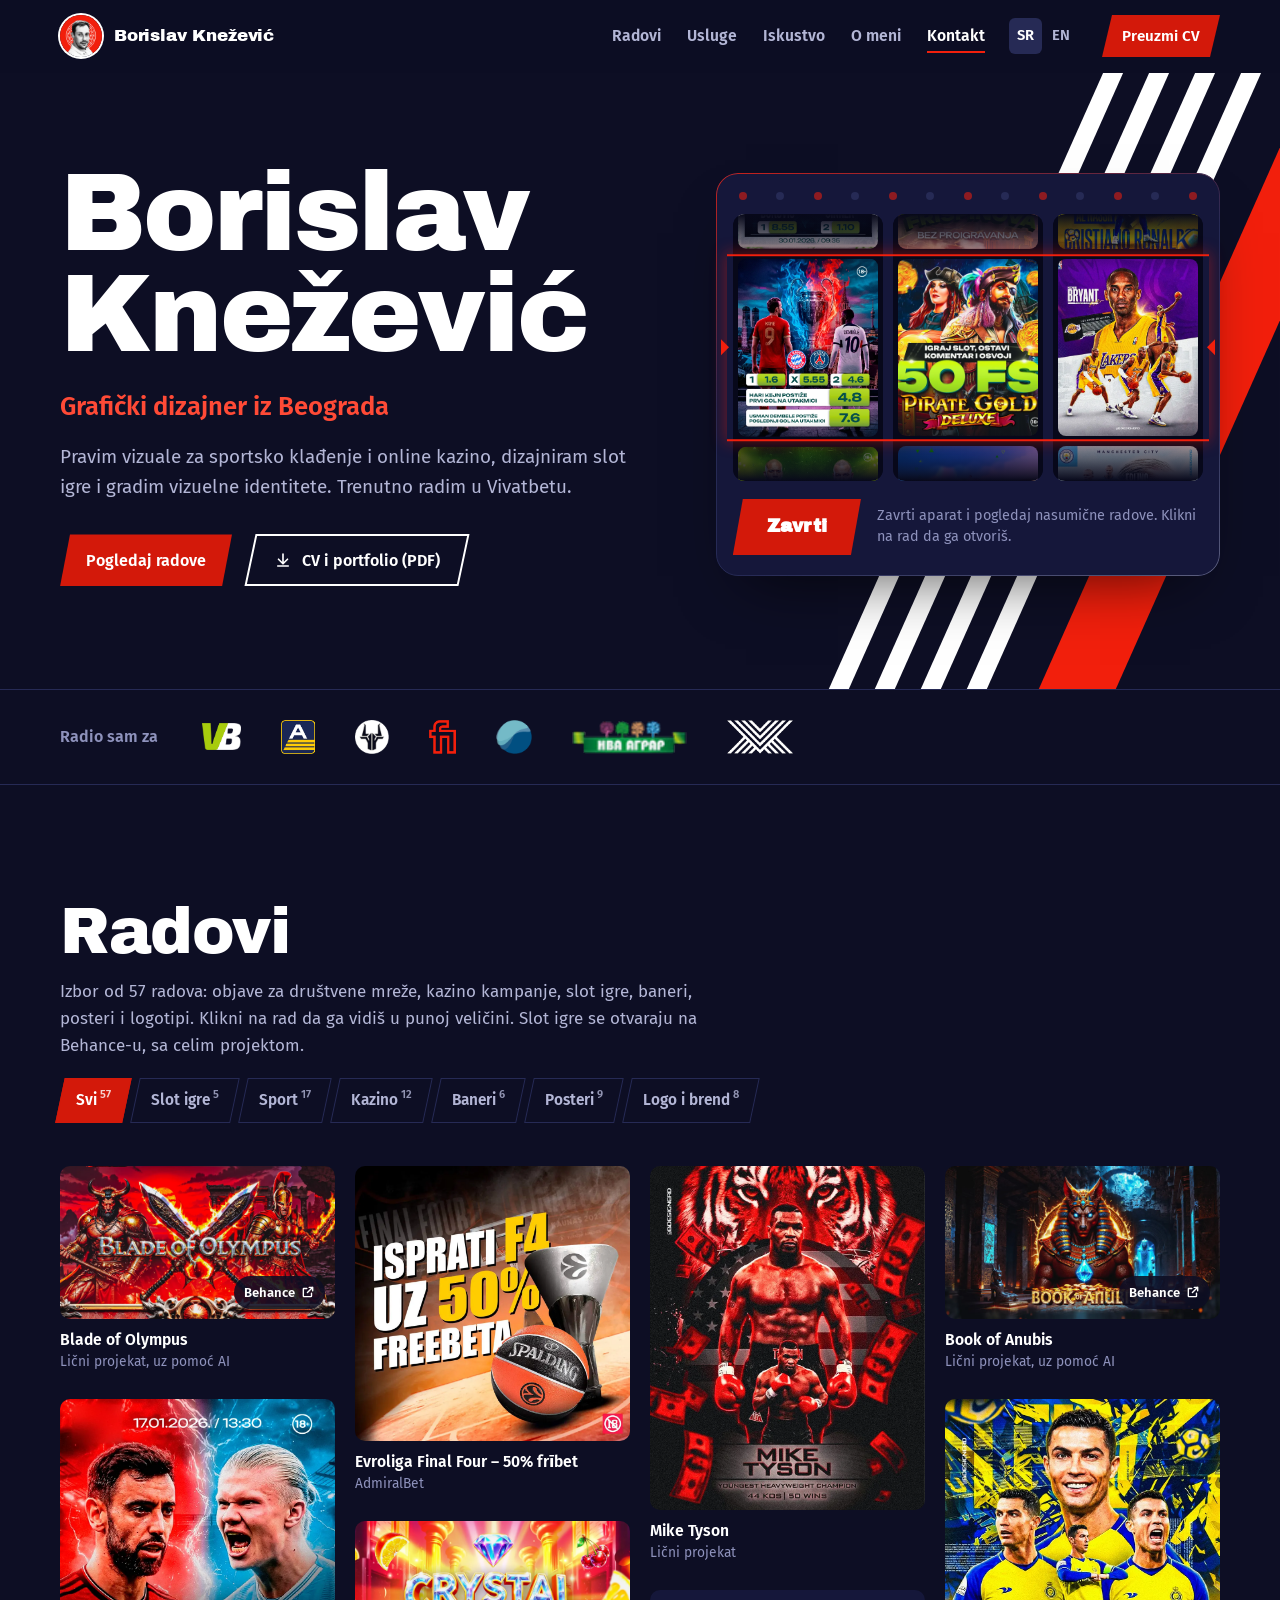
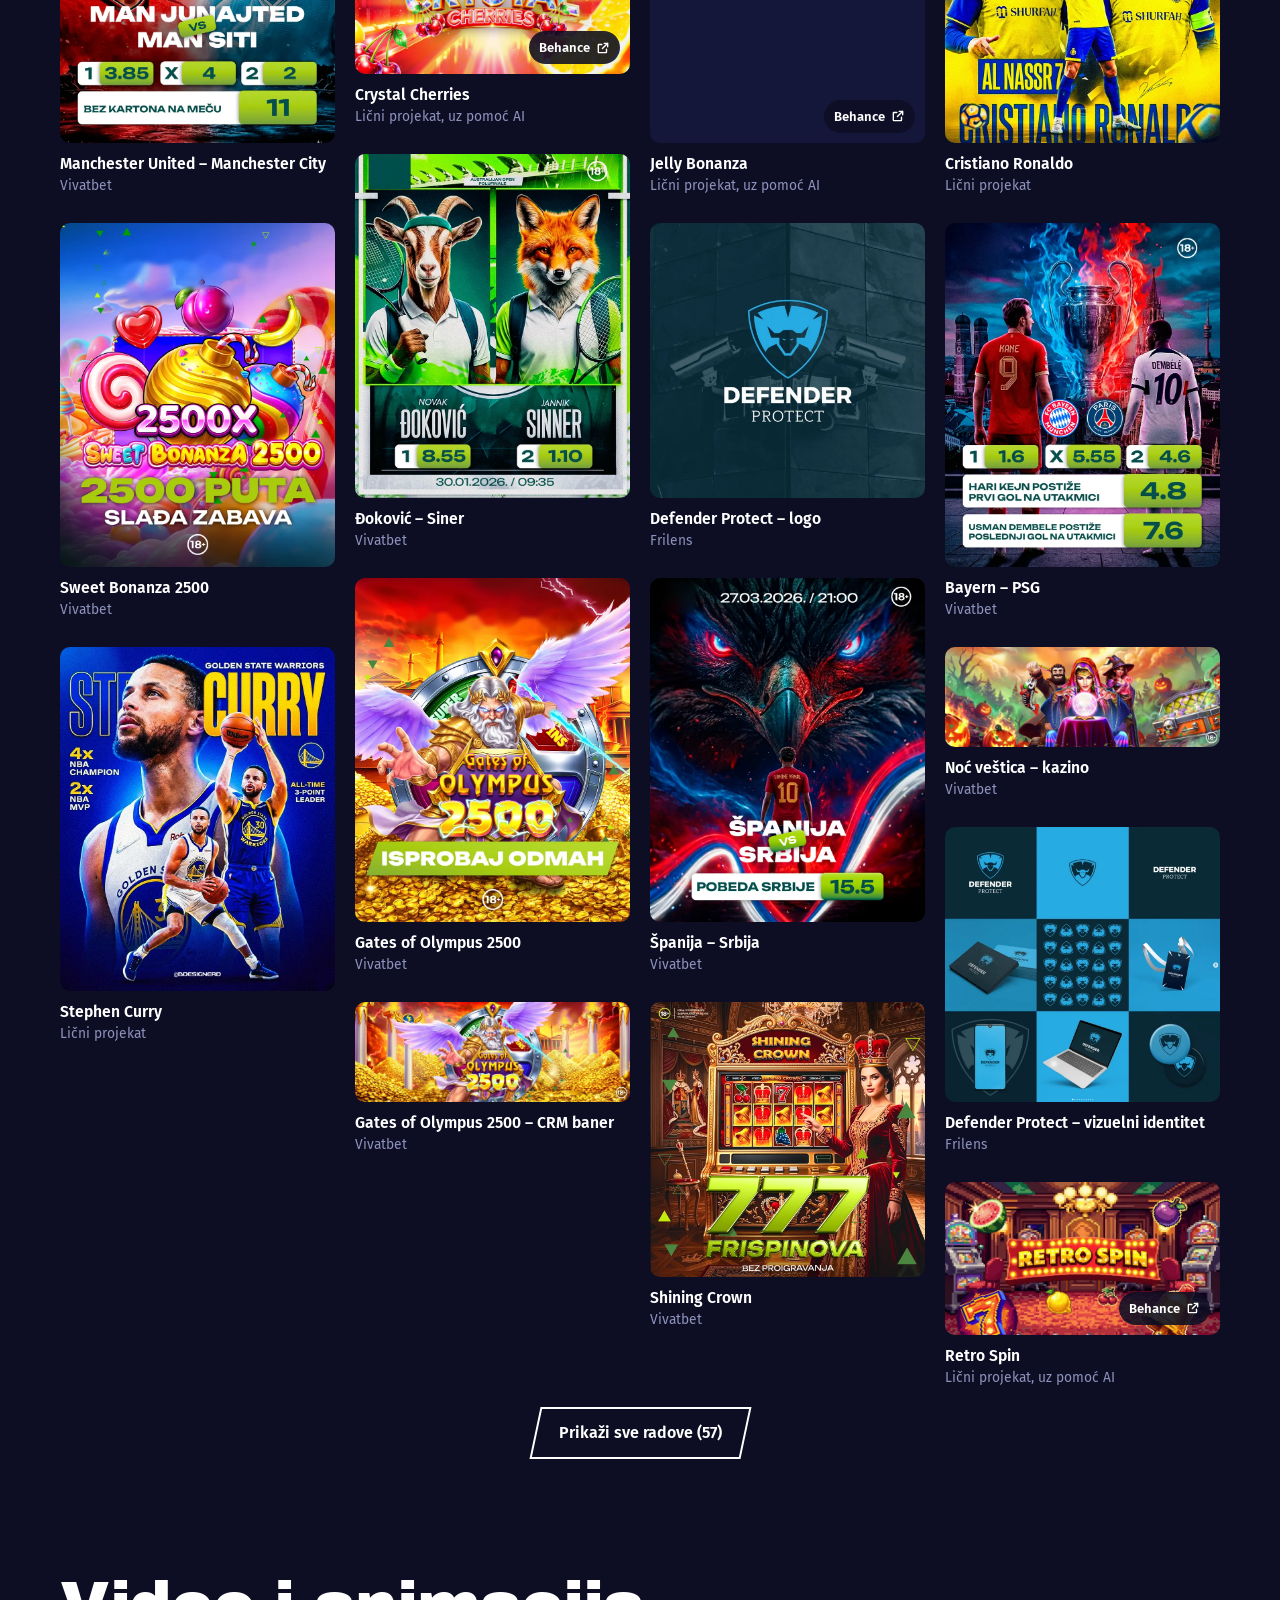
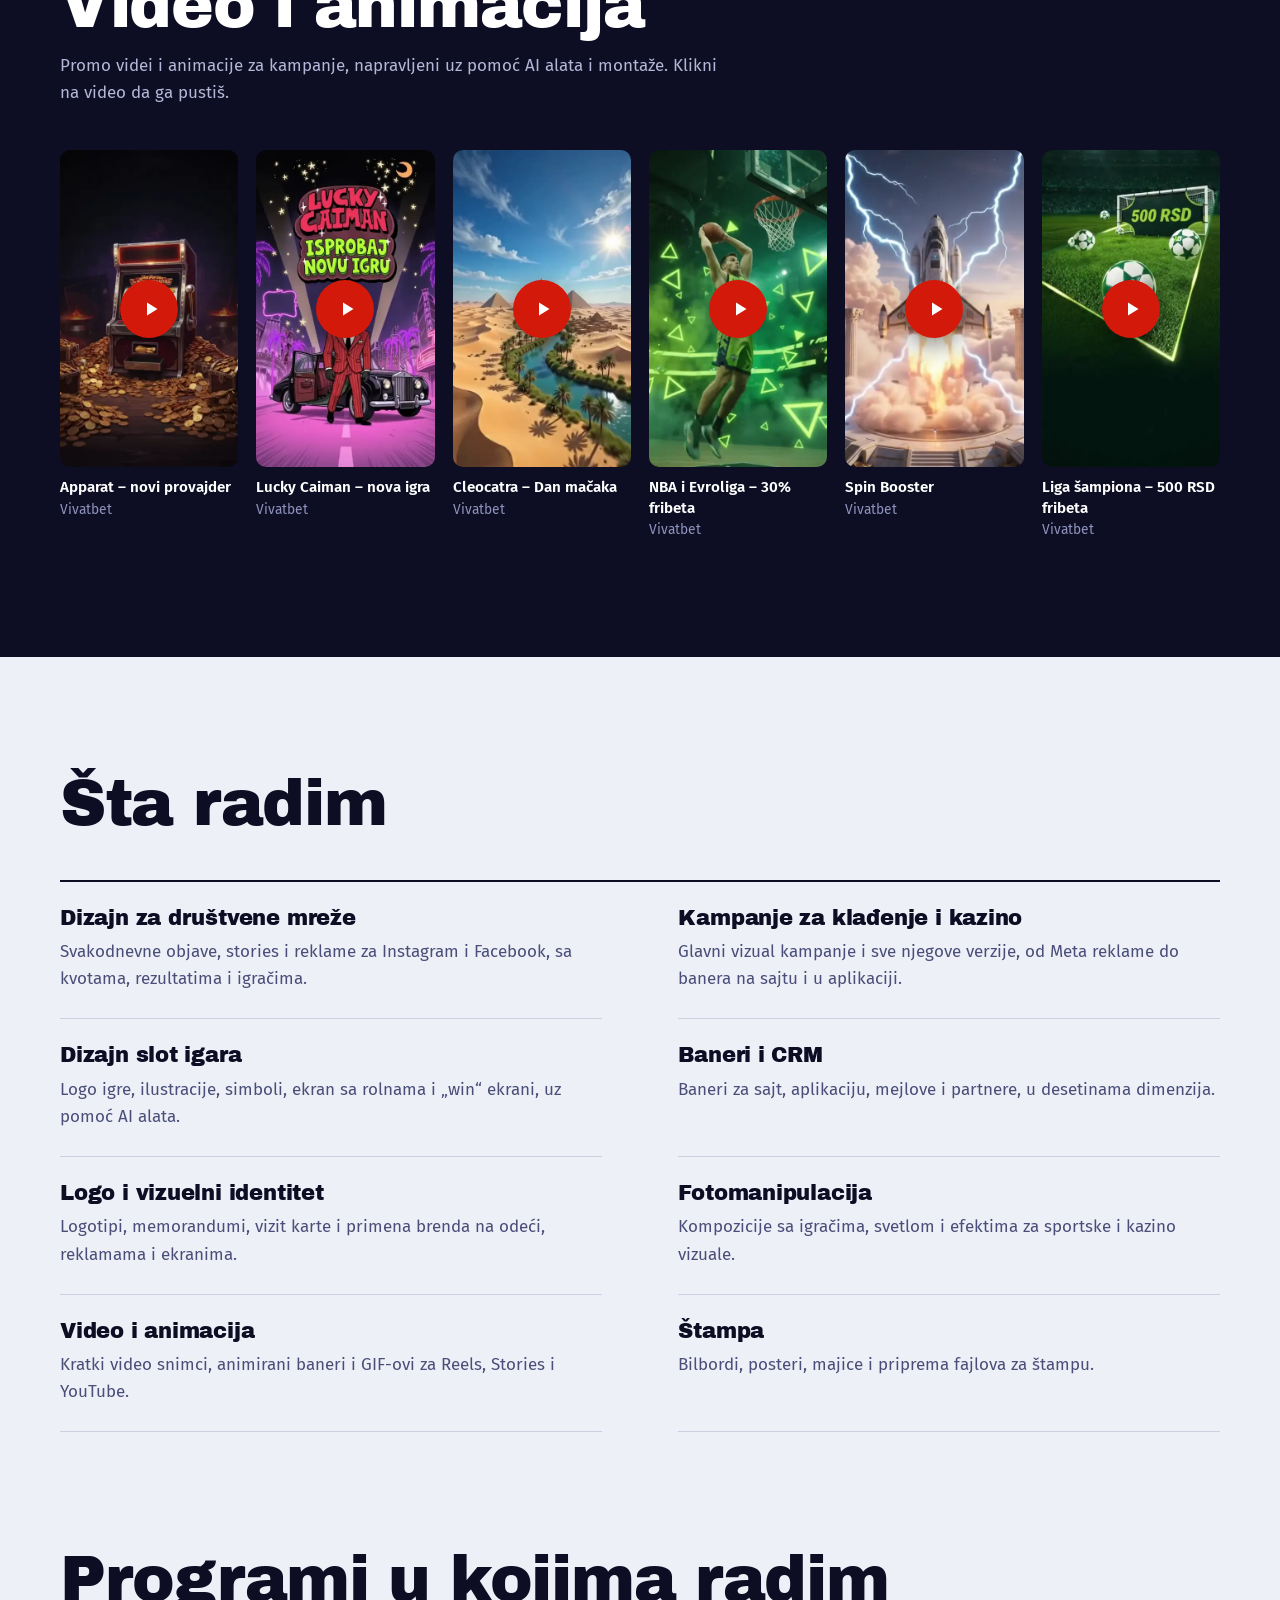
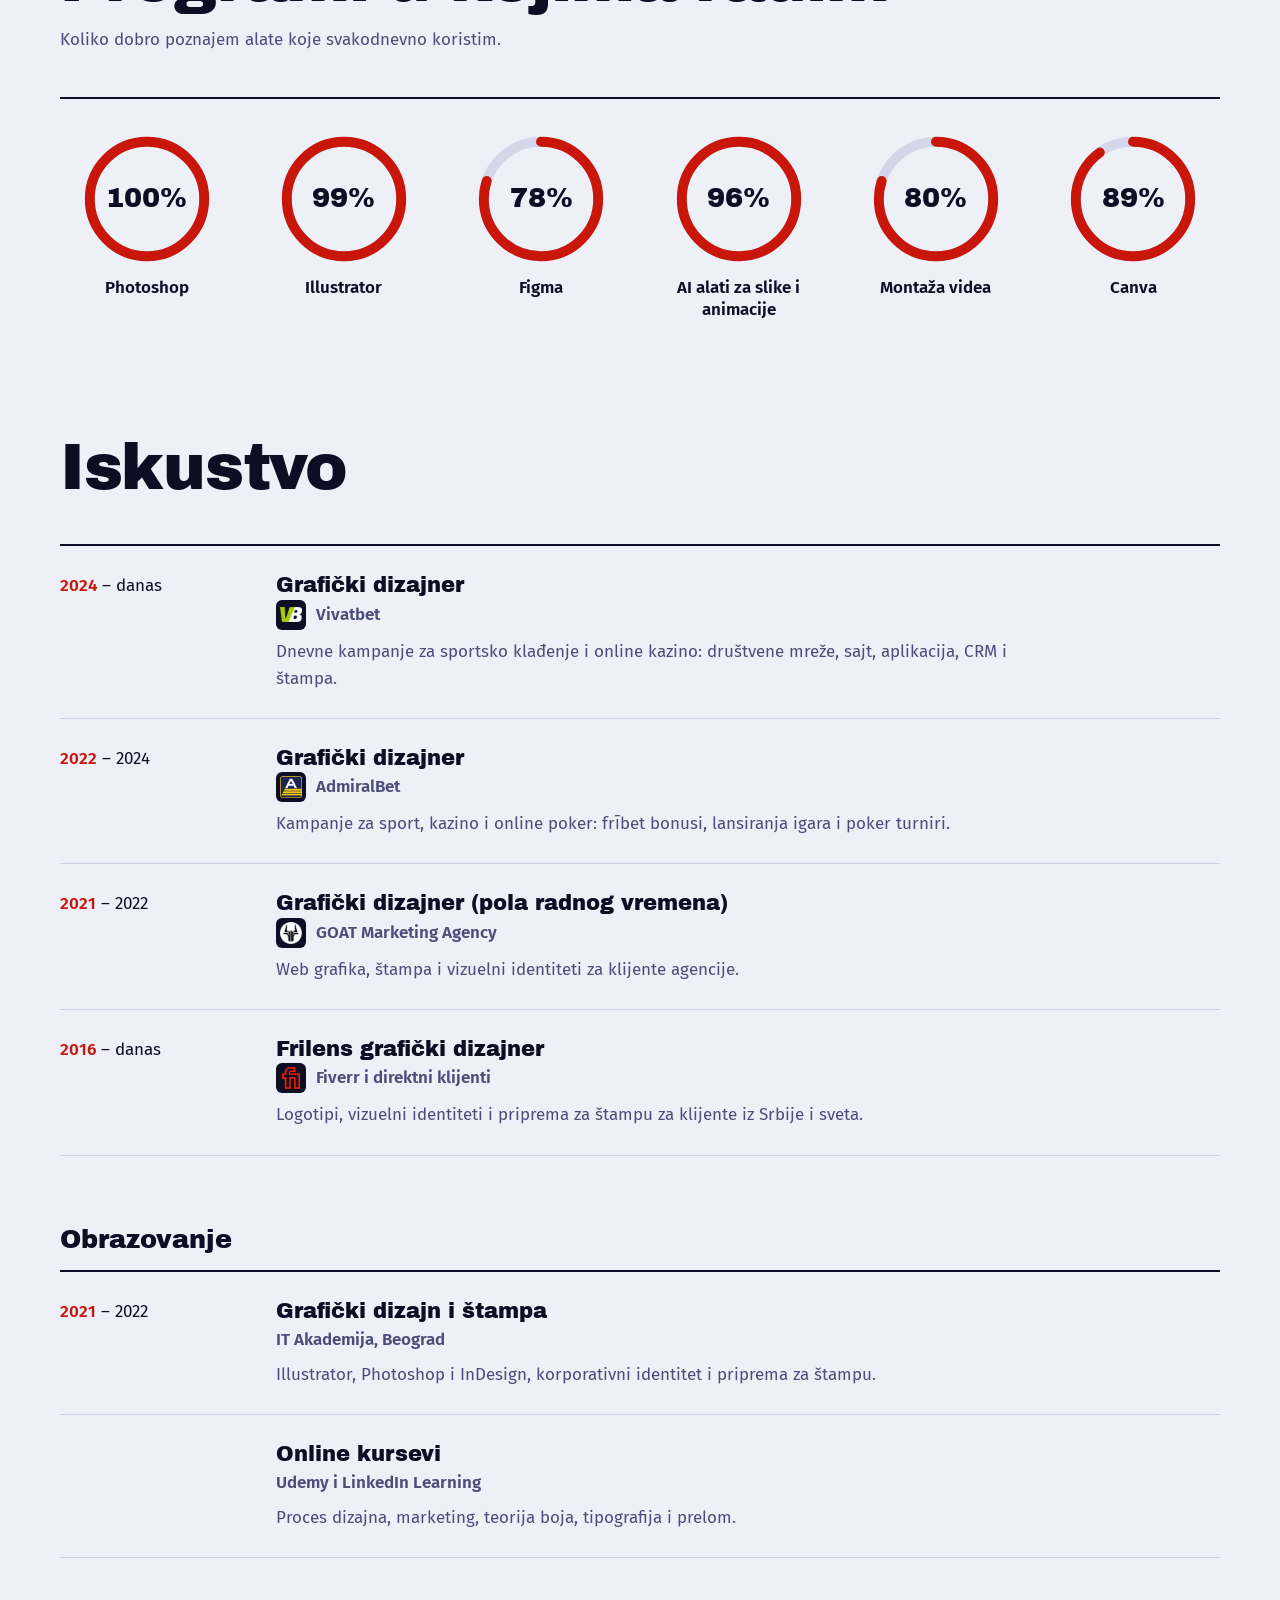
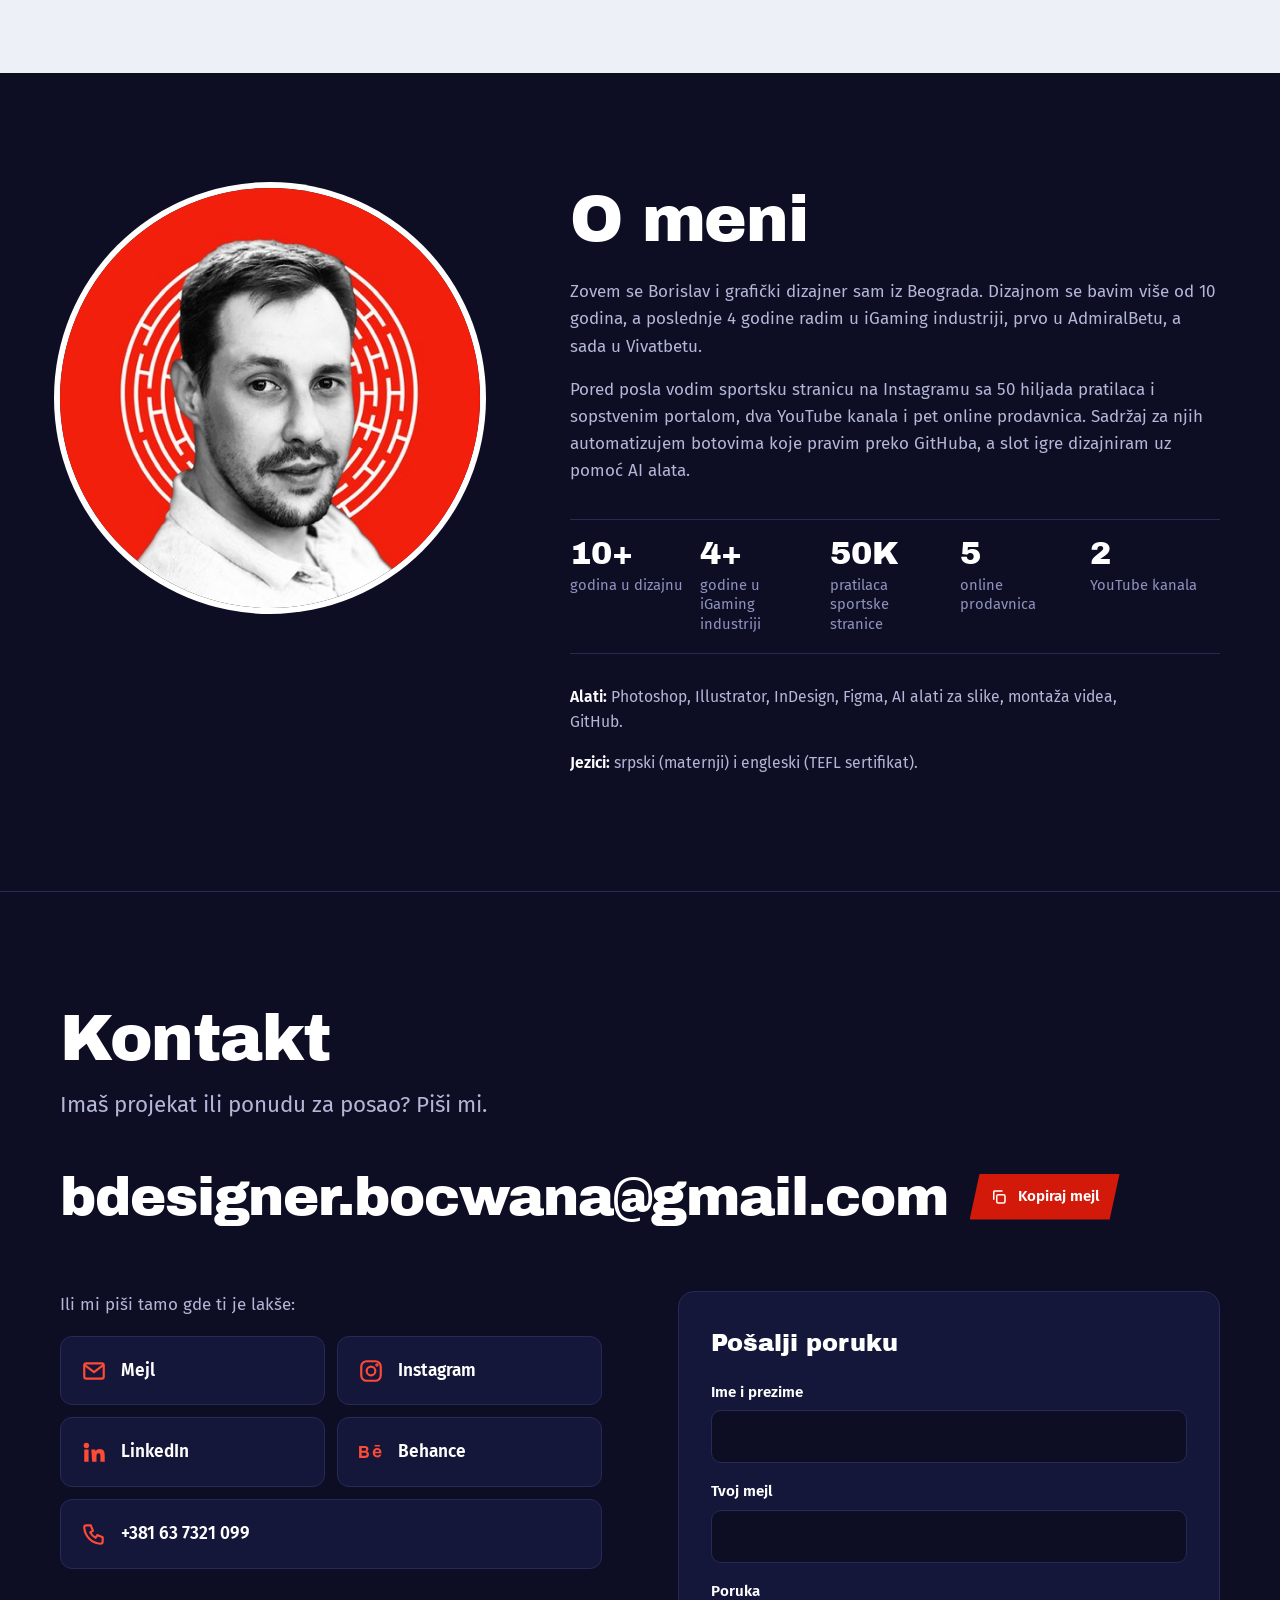
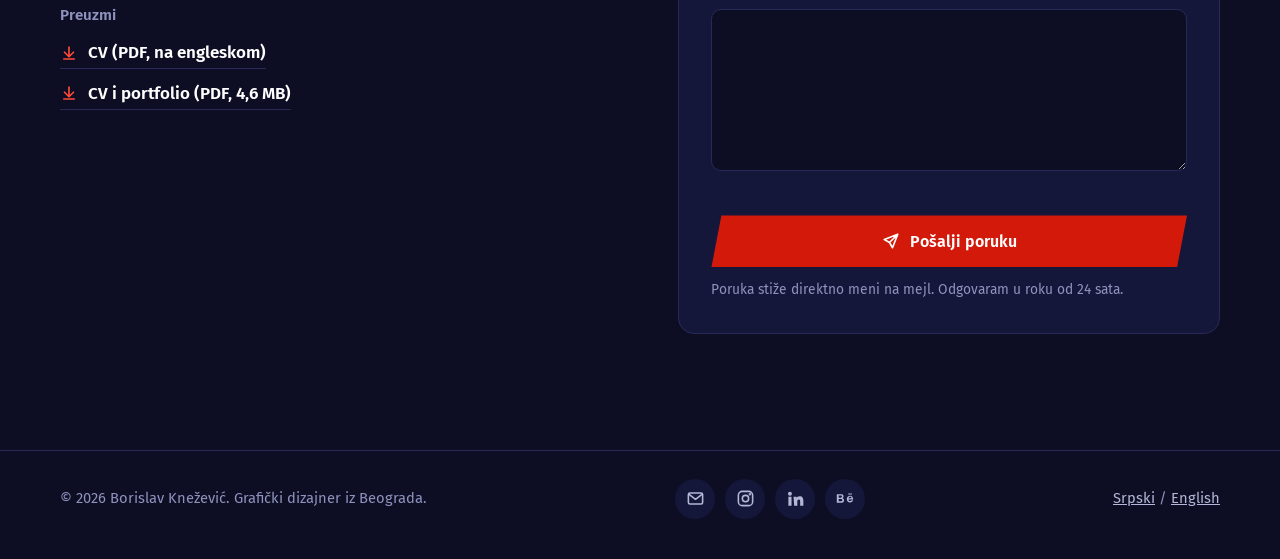
==== commit 8bc22f60: "Add files via upload" ====
--- a/index.html
+++ b/index.html
@@ -107,7 +107,7 @@
 <section class="section video-sec" id="video" aria-labelledby="video-title" style="padding-top:0">
   <div class="wrap">
     <div class="section-head"><div><h2 id="video-title">Video i animacija</h2><p class="section-intro">Promo videi i animacije za kampanje, napravljeni uz pomoć AI alata i montaže. Klikni na video da ga pustiš.</p></div></div>
-    <ul class="videos"><li class="vid"><figure><button class="vid-btn" type="button" data-src="assets/video/apparat-slot-game-promo.mp4" aria-label="Pusti video: Apparat – novi provajder"><img src="assets/video/apparat-slot-game-promo.webp" width="432" height="768" alt="" loading="lazy" decoding="async"><span class="play" aria-hidden="true"><svg viewBox="0 0 24 24" fill="currentColor"><path d="M8 5.5v13l10.5-6.5z"/></svg></span></button><figcaption><span class="t">Apparat – novi provajder</span><span class="c">Vivatbet</span></figcaption></figure></li><li class="vid"><figure><button class="vid-btn" type="button" data-src="assets/video/lucky-caiman-slot-promo.mp4" aria-label="Pusti video: Lucky Caiman – nova igra"><img src="assets/video/lucky-caiman-slot-promo.webp" width="432" height="768" alt="" loading="lazy" decoding="async"><span class="play" aria-hidden="true"><svg viewBox="0 0 24 24" fill="currentColor"><path d="M8 5.5v13l10.5-6.5z"/></svg></span></button><figcaption><span class="t">Lucky Caiman – nova igra</span><span class="c">Vivatbet</span></figcaption></figure></li><li class="vid"><figure><button class="vid-btn" type="button" data-src="assets/video/cleocatra-cat-day-promo.mp4" aria-label="Pusti video: Cleocatra – Dan mačaka"><img src="assets/video/cleocatra-cat-day-promo.webp" width="432" height="768" alt="" loading="lazy" decoding="async"><span class="play" aria-hidden="true"><svg viewBox="0 0 24 24" fill="currentColor"><path d="M8 5.5v13l10.5-6.5z"/></svg></span></button><figcaption><span class="t">Cleocatra – Dan mačaka</span><span class="c">Vivatbet</span></figcaption></figure></li><li class="vid"><figure><button class="vid-btn" type="button" data-src="assets/video/nba-euroleague-freebet-promo.mp4" aria-label="Pusti video: NBA i Evroliga – 30% fribeta"><img src="assets/video/nba-euroleague-freebet-promo.webp" width="432" height="768" alt="" loading="lazy" decoding="async"><span class="play" aria-hidden="true"><svg viewBox="0 0 24 24" fill="currentColor"><path d="M8 5.5v13l10.5-6.5z"/></svg></span></button><figcaption><span class="t">NBA i Evroliga – 30% fribeta</span><span class="c">Vivatbet</span></figcaption></figure></li><li class="vid"><figure><button class="vid-btn" type="button" data-src="assets/video/spin-booster-free-spins-promo.mp4" aria-label="Pusti video: Spin Booster"><img src="assets/video/spin-booster-free-spins-promo.webp" width="432" height="768" alt="" loading="lazy" decoding="async"><span class="play" aria-hidden="true"><svg viewBox="0 0 24 24" fill="currentColor"><path d="M8 5.5v13l10.5-6.5z"/></svg></span></button><figcaption><span class="t">Spin Booster</span><span class="c">Vivatbet</span></figcaption></figure></li><li class="vid"><figure><button class="vid-btn" type="button" data-src="assets/video/champions-league-500-rsd-promo.mp4" aria-label="Pusti video: Liga šampiona – 500 RSD fribeta"><img src="assets/video/champions-league-500-rsd-promo.webp" width="432" height="768" alt="" loading="lazy" decoding="async"><span class="play" aria-hidden="true"><svg viewBox="0 0 24 24" fill="currentColor"><path d="M8 5.5v13l10.5-6.5z"/></svg></span></button><figcaption><span class="t">Liga šampiona – 500 RSD fribeta</span><span class="c">Vivatbet</span></figcaption></figure></li></ul>
+    <ul class="videos"><li class="vid"><figure><button class="vid-btn" type="button" data-src="assets/video/apparat-slot-game-promo.mp4" aria-label="Pusti video: Apparat – novi provajder"><img src="assets/video/apparat-slot-game-promo.webp?v=2" width="432" height="768" alt="" loading="lazy" decoding="async"><span class="play" aria-hidden="true"><svg viewBox="0 0 24 24" fill="currentColor"><path d="M8 5.5v13l10.5-6.5z"/></svg></span></button><figcaption><span class="t">Apparat – novi provajder</span><span class="c">Vivatbet</span></figcaption></figure></li><li class="vid"><figure><button class="vid-btn" type="button" data-src="assets/video/lucky-caiman-slot-promo.mp4" aria-label="Pusti video: Lucky Caiman – nova igra"><img src="assets/video/lucky-caiman-slot-promo.webp?v=2" width="432" height="768" alt="" loading="lazy" decoding="async"><span class="play" aria-hidden="true"><svg viewBox="0 0 24 24" fill="currentColor"><path d="M8 5.5v13l10.5-6.5z"/></svg></span></button><figcaption><span class="t">Lucky Caiman – nova igra</span><span class="c">Vivatbet</span></figcaption></figure></li><li class="vid"><figure><button class="vid-btn" type="button" data-src="assets/video/cleocatra-cat-day-promo.mp4" aria-label="Pusti video: Cleocatra – Dan mačaka"><img src="assets/video/cleocatra-cat-day-promo.webp?v=2" width="432" height="768" alt="" loading="lazy" decoding="async"><span class="play" aria-hidden="true"><svg viewBox="0 0 24 24" fill="currentColor"><path d="M8 5.5v13l10.5-6.5z"/></svg></span></button><figcaption><span class="t">Cleocatra – Dan mačaka</span><span class="c">Vivatbet</span></figcaption></figure></li><li class="vid"><figure><button class="vid-btn" type="button" data-src="assets/video/nba-euroleague-freebet-promo.mp4" aria-label="Pusti video: NBA i Evroliga – 30% fribeta"><img src="assets/video/nba-euroleague-freebet-promo.webp?v=2" width="432" height="768" alt="" loading="lazy" decoding="async"><span class="play" aria-hidden="true"><svg viewBox="0 0 24 24" fill="currentColor"><path d="M8 5.5v13l10.5-6.5z"/></svg></span></button><figcaption><span class="t">NBA i Evroliga – 30% fribeta</span><span class="c">Vivatbet</span></figcaption></figure></li><li class="vid"><figure><button class="vid-btn" type="button" data-src="assets/video/spin-booster-free-spins-promo.mp4" aria-label="Pusti video: Spin Booster"><img src="assets/video/spin-booster-free-spins-promo.webp?v=2" width="432" height="768" alt="" loading="lazy" decoding="async"><span class="play" aria-hidden="true"><svg viewBox="0 0 24 24" fill="currentColor"><path d="M8 5.5v13l10.5-6.5z"/></svg></span></button><figcaption><span class="t">Spin Booster</span><span class="c">Vivatbet</span></figcaption></figure></li><li class="vid"><figure><button class="vid-btn" type="button" data-src="assets/video/champions-league-500-rsd-promo.mp4" aria-label="Pusti video: Liga šampiona – 500 RSD fribeta"><img src="assets/video/champions-league-500-rsd-promo.webp?v=2" width="432" height="768" alt="" loading="lazy" decoding="async"><span class="play" aria-hidden="true"><svg viewBox="0 0 24 24" fill="currentColor"><path d="M8 5.5v13l10.5-6.5z"/></svg></span></button><figcaption><span class="t">Liga šampiona – 500 RSD fribeta</span><span class="c">Vivatbet</span></figcaption></figure></li></ul>
   </div>
 </section>
 
